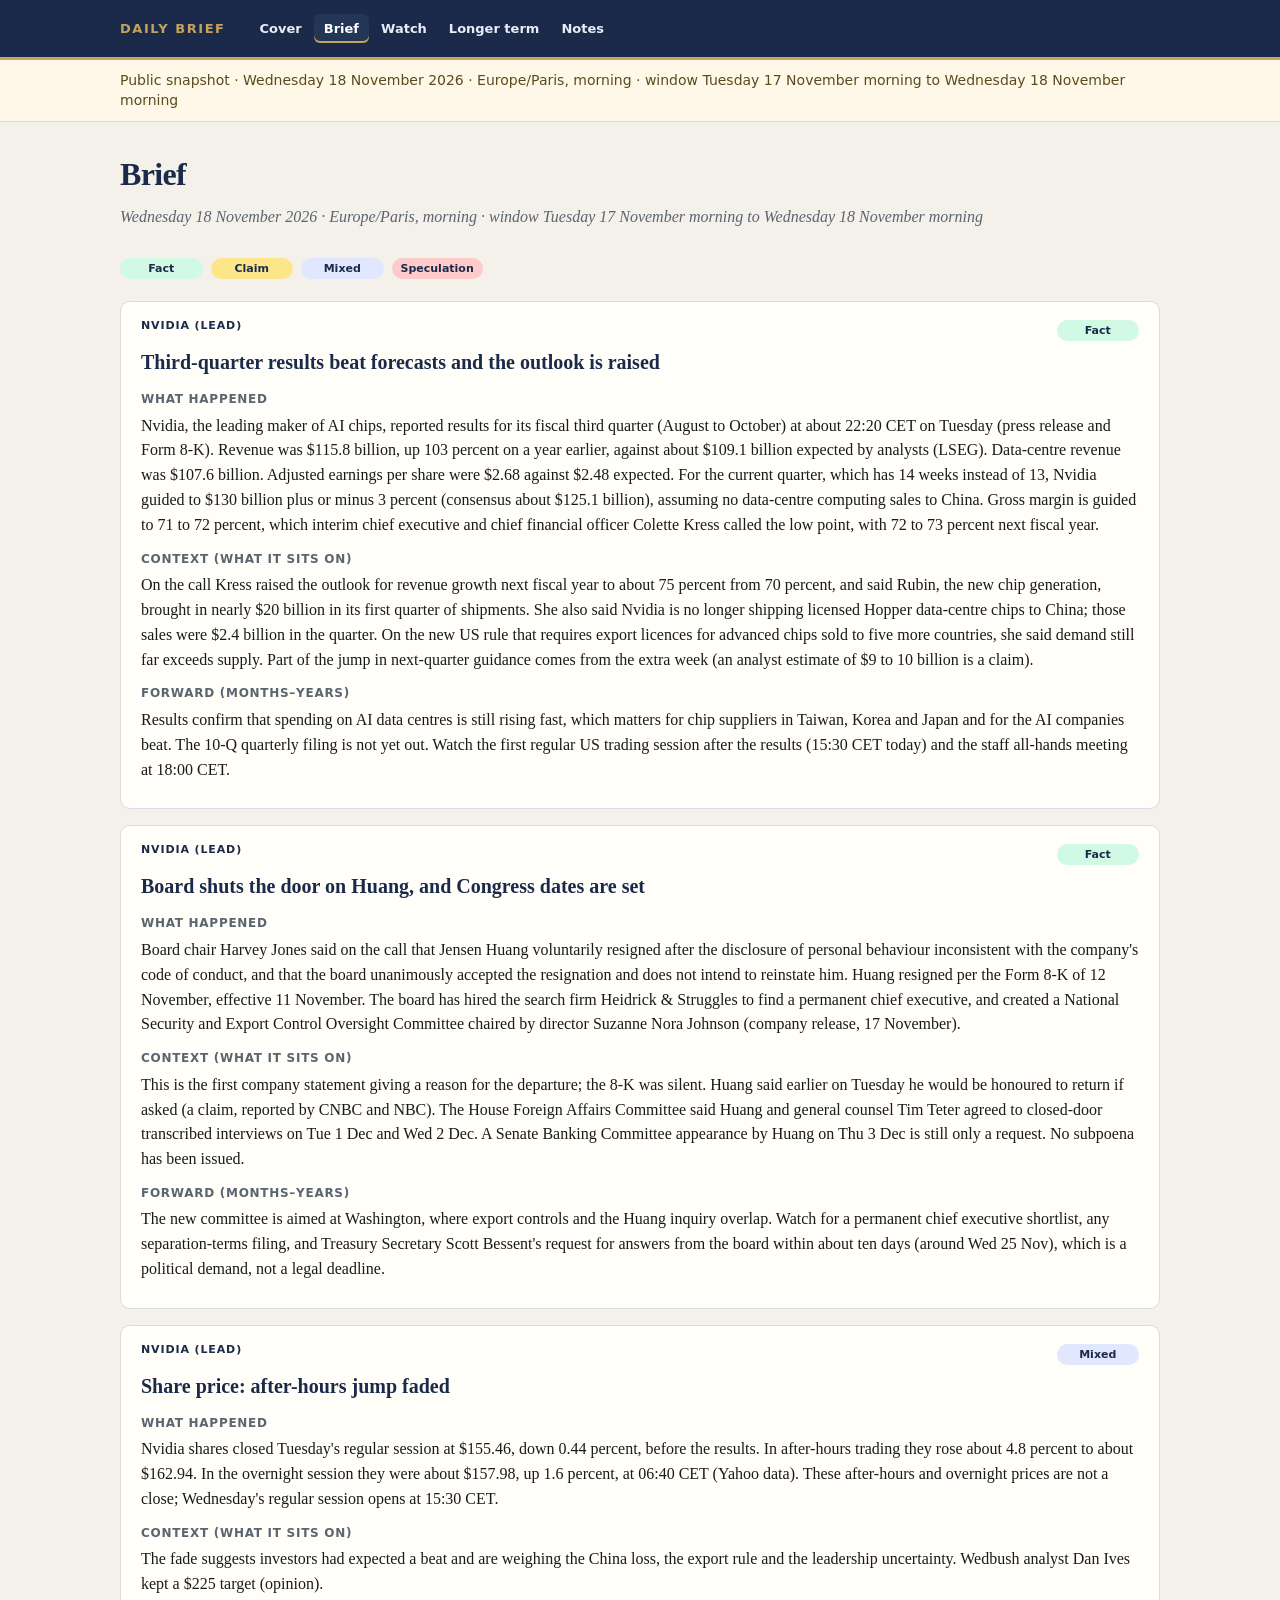
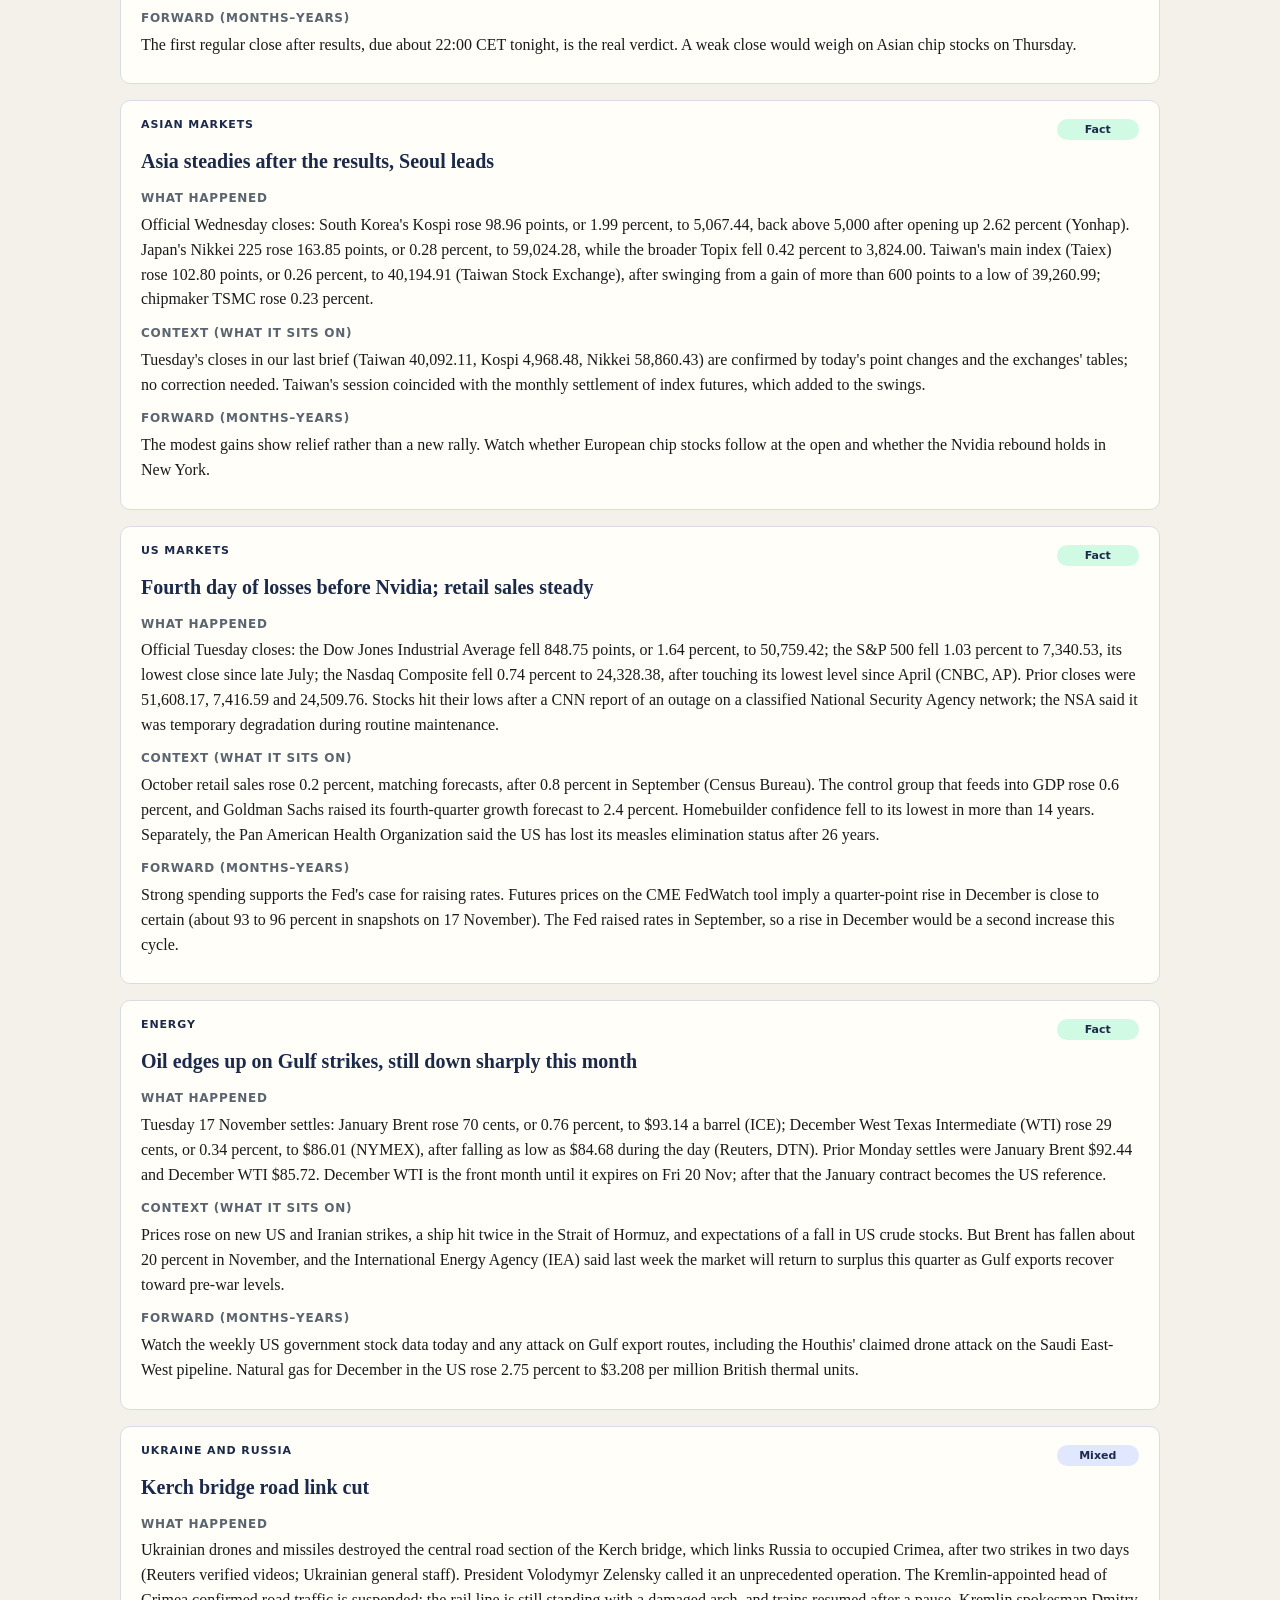
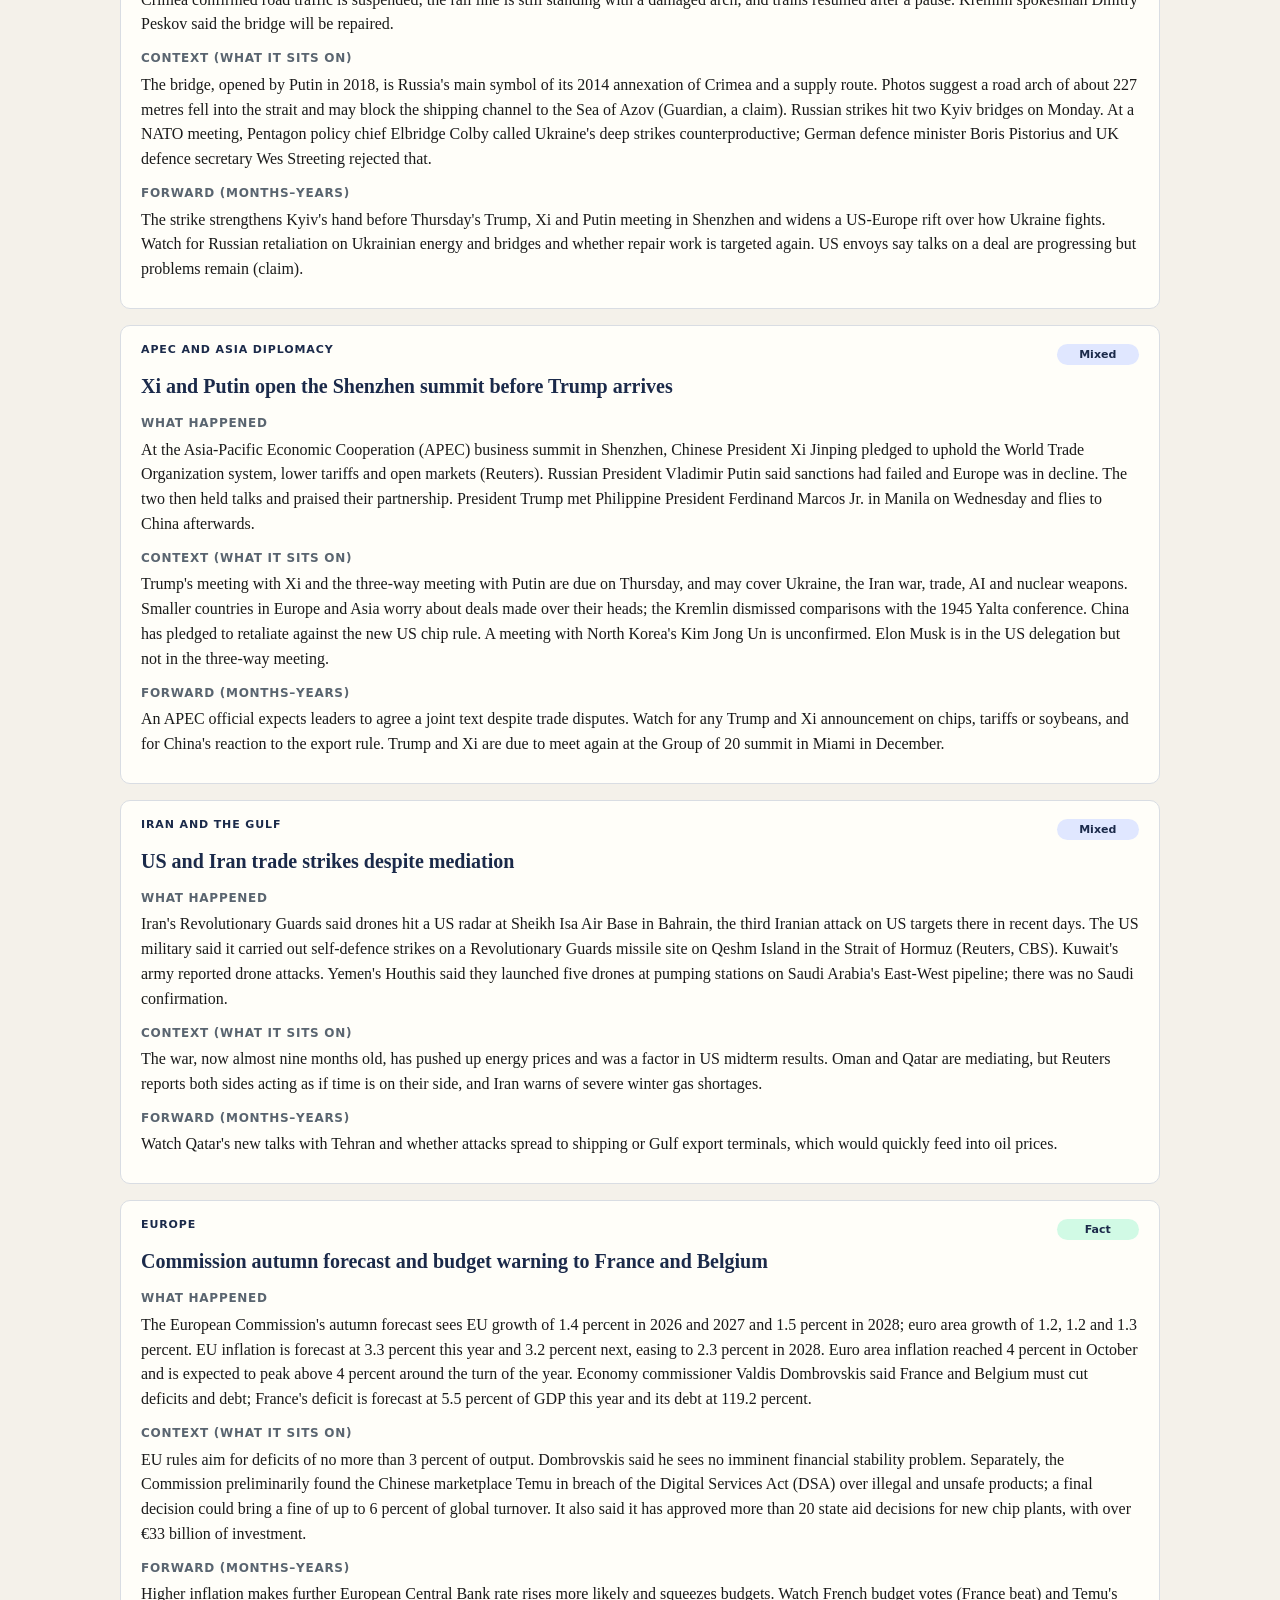
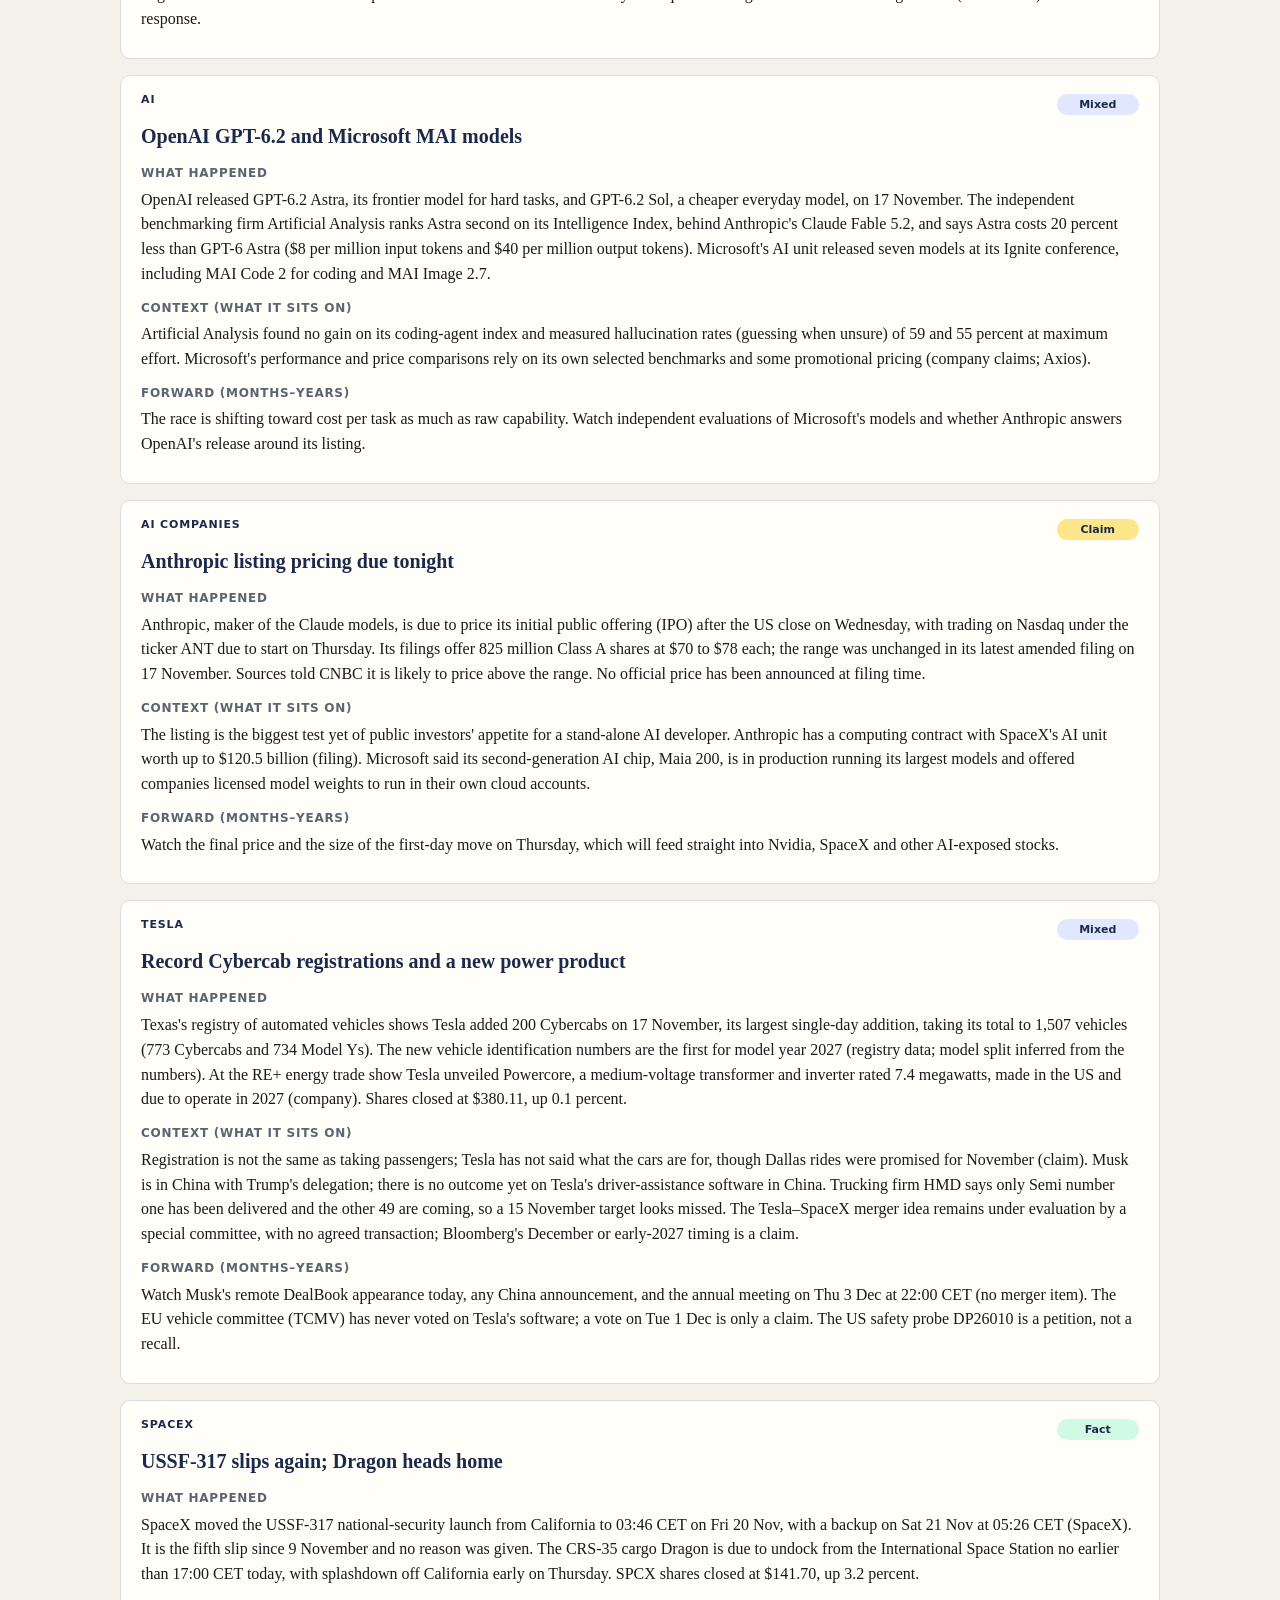
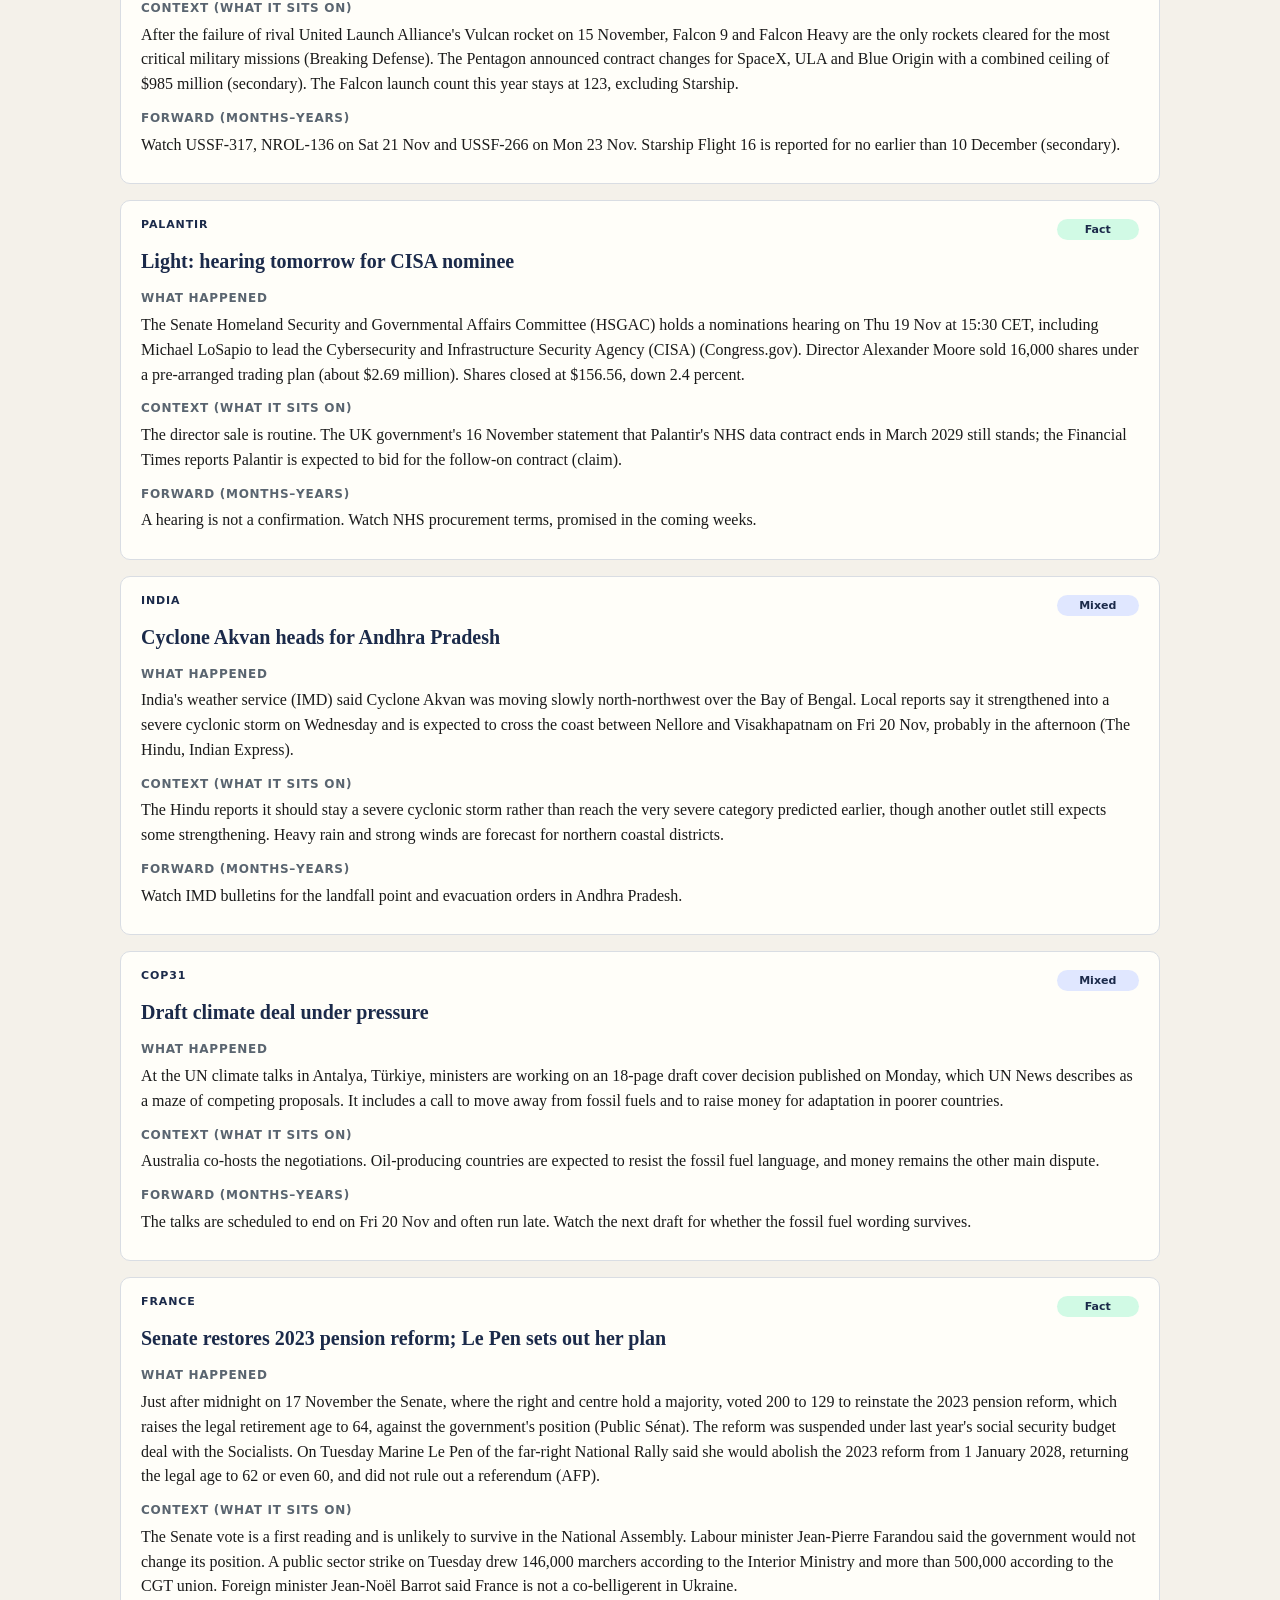
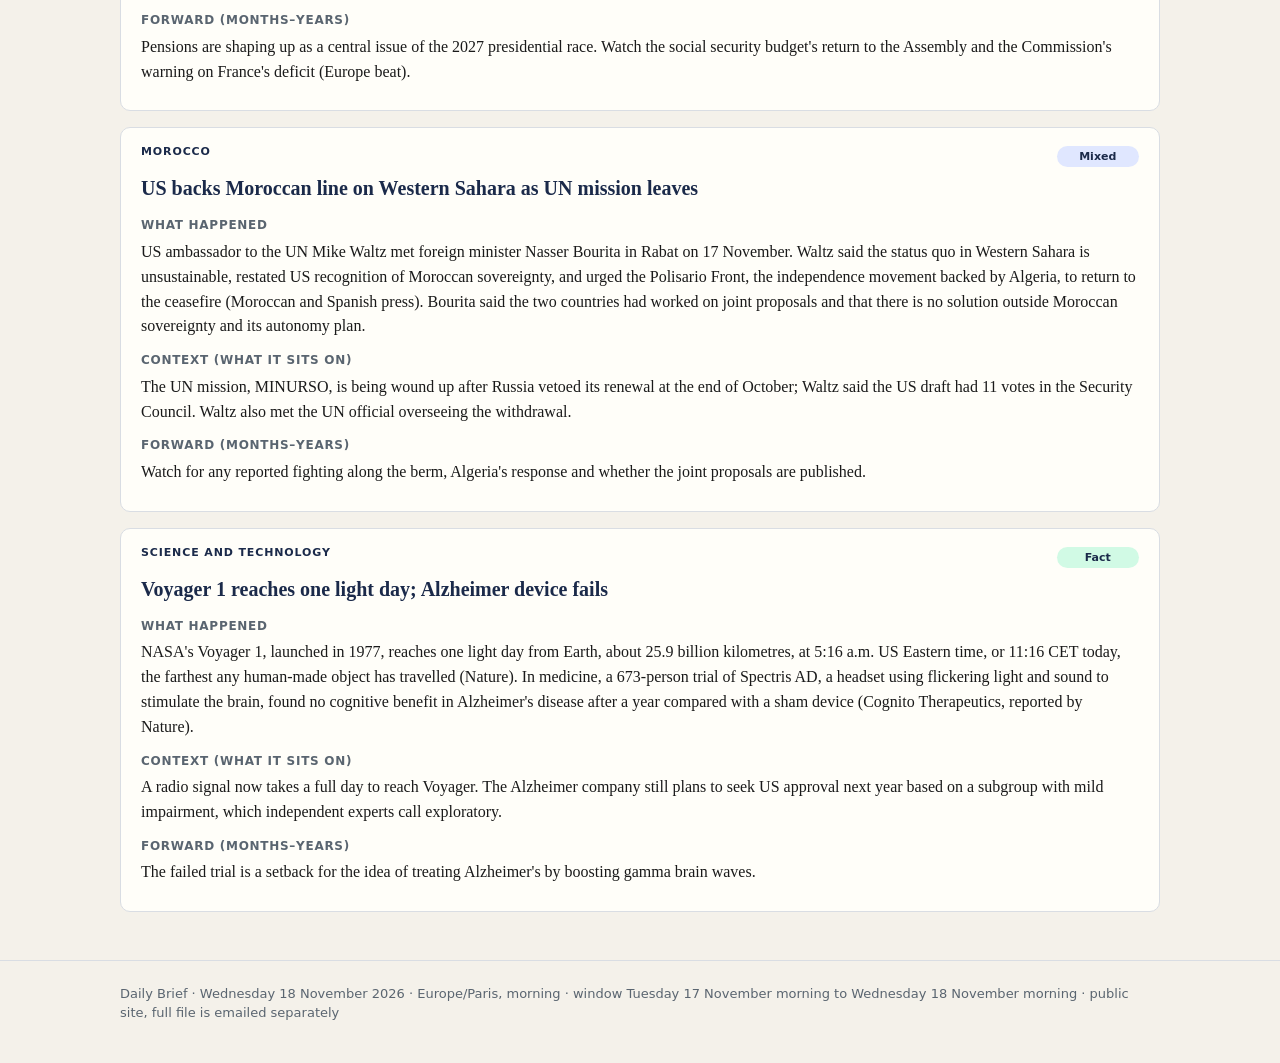
==== brief.html @ 3cf9c4d3 "Daily Brief Wednesday 18 November 2026  ·  Europe/Paris, morning  ·  window Tuesday 17 November morn" ====
<!doctype html>
<html lang="en">
<head>
  <meta charset="utf-8">
  <meta name="viewport" content="width=device-width, initial-scale=1">
  <title>Brief · Daily Brief · Wednesday 18 November 2026  ·  Europe/Paris, morning  ·  window Tuesday 17 November morning to Wednesday 18 November morning</title>
  <link rel="stylesheet" href="styles.css">
</head>
<body>
  <header class="site">
    <div class="wrap">
      <a class="brand" href="index.html">Daily Brief</a>
      <nav><a href="index.html">Cover</a><a href="brief.html" aria-current="page">Brief</a><a href="watch.html">Watch</a><a href="longer-term.html">Longer term</a><a href="notes.html">Notes</a></nav>
    </div>
  </header>
  <div class="banner"><div class="wrap">Public snapshot · Wednesday 18 November 2026  ·  Europe/Paris, morning  ·  window Tuesday 17 November morning to Wednesday 18 November morning</div></div>
  <main class="wrap">
    <h1>Brief</h1>
    <p class="lede">Wednesday 18 November 2026  ·  Europe/Paris, morning  ·  window Tuesday 17 November morning to Wednesday 18 November morning</p>
    <div class="legend">
  <span class="status fact">Fact</span>
  <span class="status claim">Claim</span>
  <span class="status mixed">Mixed</span>
  <span class="status speculation">Speculation</span>
</div>
<article class="story">
  <div class="story-head">
    <div class="kicker">Nvidia (lead)</div>
    <span class="status fact">Fact</span>
  </div>
  <h2>Third-quarter results beat forecasts and the outlook is raised</h2>
  <h3>What happened</h3>
  <p>Nvidia, the leading maker of AI chips, reported results for its fiscal third quarter (August to October) at about 22:20 CET on Tuesday (press release and Form 8-K). Revenue was $115.8 billion, up 103 percent on a year earlier, against about $109.1 billion expected by analysts (LSEG). Data-centre revenue was $107.6 billion. Adjusted earnings per share were $2.68 against $2.48 expected. For the current quarter, which has 14 weeks instead of 13, Nvidia guided to $130 billion plus or minus 3 percent (consensus about $125.1 billion), assuming no data-centre computing sales to China. Gross margin is guided to 71 to 72 percent, which interim chief executive and chief financial officer Colette Kress called the low point, with 72 to 73 percent next fiscal year.</p>
  <h3>Context (what it sits on)</h3>
  <p>On the call Kress raised the outlook for revenue growth next fiscal year to about 75 percent from 70 percent, and said Rubin, the new chip generation, brought in nearly $20 billion in its first quarter of shipments. She also said Nvidia is no longer shipping licensed Hopper data-centre chips to China; those sales were $2.4 billion in the quarter. On the new US rule that requires export licences for advanced chips sold to five more countries, she said demand still far exceeds supply. Part of the jump in next-quarter guidance comes from the extra week (an analyst estimate of $9 to 10 billion is a claim).</p>
  <h3>Forward (months–years)</h3>
  <p>Results confirm that spending on AI data centres is still rising fast, which matters for chip suppliers in Taiwan, Korea and Japan and for the AI companies beat. The 10-Q quarterly filing is not yet out. Watch the first regular US trading session after the results (15:30 CET today) and the staff all-hands meeting at 18:00 CET.</p>
</article>
<article class="story">
  <div class="story-head">
    <div class="kicker">Nvidia (lead)</div>
    <span class="status fact">Fact</span>
  </div>
  <h2>Board shuts the door on Huang, and Congress dates are set</h2>
  <h3>What happened</h3>
  <p>Board chair Harvey Jones said on the call that Jensen Huang voluntarily resigned after the disclosure of personal behaviour inconsistent with the company&#x27;s code of conduct, and that the board unanimously accepted the resignation and does not intend to reinstate him. Huang resigned per the Form 8-K of 12 November, effective 11 November. The board has hired the search firm Heidrick &amp; Struggles to find a permanent chief executive, and created a National Security and Export Control Oversight Committee chaired by director Suzanne Nora Johnson (company release, 17 November).</p>
  <h3>Context (what it sits on)</h3>
  <p>This is the first company statement giving a reason for the departure; the 8-K was silent. Huang said earlier on Tuesday he would be honoured to return if asked (a claim, reported by CNBC and NBC). The House Foreign Affairs Committee said Huang and general counsel Tim Teter agreed to closed-door transcribed interviews on Tue 1 Dec and Wed 2 Dec. A Senate Banking Committee appearance by Huang on Thu 3 Dec is still only a request. No subpoena has been issued.</p>
  <h3>Forward (months–years)</h3>
  <p>The new committee is aimed at Washington, where export controls and the Huang inquiry overlap. Watch for a permanent chief executive shortlist, any separation-terms filing, and Treasury Secretary Scott Bessent&#x27;s request for answers from the board within about ten days (around Wed 25 Nov), which is a political demand, not a legal deadline.</p>
</article>
<article class="story">
  <div class="story-head">
    <div class="kicker">Nvidia (lead)</div>
    <span class="status mixed">Mixed</span>
  </div>
  <h2>Share price: after-hours jump faded</h2>
  <h3>What happened</h3>
  <p>Nvidia shares closed Tuesday&#x27;s regular session at $155.46, down 0.44 percent, before the results. In after-hours trading they rose about 4.8 percent to about $162.94. In the overnight session they were about $157.98, up 1.6 percent, at 06:40 CET (Yahoo data). These after-hours and overnight prices are not a close; Wednesday&#x27;s regular session opens at 15:30 CET.</p>
  <h3>Context (what it sits on)</h3>
  <p>The fade suggests investors had expected a beat and are weighing the China loss, the export rule and the leadership uncertainty. Wedbush analyst Dan Ives kept a $225 target (opinion).</p>
  <h3>Forward (months–years)</h3>
  <p>The first regular close after results, due about 22:00 CET tonight, is the real verdict. A weak close would weigh on Asian chip stocks on Thursday.</p>
</article>
<article class="story">
  <div class="story-head">
    <div class="kicker">Asian markets</div>
    <span class="status fact">Fact</span>
  </div>
  <h2>Asia steadies after the results, Seoul leads</h2>
  <h3>What happened</h3>
  <p>Official Wednesday closes: South Korea&#x27;s Kospi rose 98.96 points, or 1.99 percent, to 5,067.44, back above 5,000 after opening up 2.62 percent (Yonhap). Japan&#x27;s Nikkei 225 rose 163.85 points, or 0.28 percent, to 59,024.28, while the broader Topix fell 0.42 percent to 3,824.00. Taiwan&#x27;s main index (Taiex) rose 102.80 points, or 0.26 percent, to 40,194.91 (Taiwan Stock Exchange), after swinging from a gain of more than 600 points to a low of 39,260.99; chipmaker TSMC rose 0.23 percent.</p>
  <h3>Context (what it sits on)</h3>
  <p>Tuesday&#x27;s closes in our last brief (Taiwan 40,092.11, Kospi 4,968.48, Nikkei 58,860.43) are confirmed by today&#x27;s point changes and the exchanges&#x27; tables; no correction needed. Taiwan&#x27;s session coincided with the monthly settlement of index futures, which added to the swings.</p>
  <h3>Forward (months–years)</h3>
  <p>The modest gains show relief rather than a new rally. Watch whether European chip stocks follow at the open and whether the Nvidia rebound holds in New York.</p>
</article>
<article class="story">
  <div class="story-head">
    <div class="kicker">US markets</div>
    <span class="status fact">Fact</span>
  </div>
  <h2>Fourth day of losses before Nvidia; retail sales steady</h2>
  <h3>What happened</h3>
  <p>Official Tuesday closes: the Dow Jones Industrial Average fell 848.75 points, or 1.64 percent, to 50,759.42; the S&amp;P 500 fell 1.03 percent to 7,340.53, its lowest close since late July; the Nasdaq Composite fell 0.74 percent to 24,328.38, after touching its lowest level since April (CNBC, AP). Prior closes were 51,608.17, 7,416.59 and 24,509.76. Stocks hit their lows after a CNN report of an outage on a classified National Security Agency network; the NSA said it was temporary degradation during routine maintenance.</p>
  <h3>Context (what it sits on)</h3>
  <p>October retail sales rose 0.2 percent, matching forecasts, after 0.8 percent in September (Census Bureau). The control group that feeds into GDP rose 0.6 percent, and Goldman Sachs raised its fourth-quarter growth forecast to 2.4 percent. Homebuilder confidence fell to its lowest in more than 14 years. Separately, the Pan American Health Organization said the US has lost its measles elimination status after 26 years.</p>
  <h3>Forward (months–years)</h3>
  <p>Strong spending supports the Fed&#x27;s case for raising rates. Futures prices on the CME FedWatch tool imply a quarter-point rise in December is close to certain (about 93 to 96 percent in snapshots on 17 November). The Fed raised rates in September, so a rise in December would be a second increase this cycle.</p>
</article>
<article class="story">
  <div class="story-head">
    <div class="kicker">Energy</div>
    <span class="status fact">Fact</span>
  </div>
  <h2>Oil edges up on Gulf strikes, still down sharply this month</h2>
  <h3>What happened</h3>
  <p>Tuesday 17 November settles: January Brent rose 70 cents, or 0.76 percent, to $93.14 a barrel (ICE); December West Texas Intermediate (WTI) rose 29 cents, or 0.34 percent, to $86.01 (NYMEX), after falling as low as $84.68 during the day (Reuters, DTN). Prior Monday settles were January Brent $92.44 and December WTI $85.72. December WTI is the front month until it expires on Fri 20 Nov; after that the January contract becomes the US reference.</p>
  <h3>Context (what it sits on)</h3>
  <p>Prices rose on new US and Iranian strikes, a ship hit twice in the Strait of Hormuz, and expectations of a fall in US crude stocks. But Brent has fallen about 20 percent in November, and the International Energy Agency (IEA) said last week the market will return to surplus this quarter as Gulf exports recover toward pre-war levels.</p>
  <h3>Forward (months–years)</h3>
  <p>Watch the weekly US government stock data today and any attack on Gulf export routes, including the Houthis&#x27; claimed drone attack on the Saudi East-West pipeline. Natural gas for December in the US rose 2.75 percent to $3.208 per million British thermal units.</p>
</article>
<article class="story">
  <div class="story-head">
    <div class="kicker">Ukraine and Russia</div>
    <span class="status mixed">Mixed</span>
  </div>
  <h2>Kerch bridge road link cut</h2>
  <h3>What happened</h3>
  <p>Ukrainian drones and missiles destroyed the central road section of the Kerch bridge, which links Russia to occupied Crimea, after two strikes in two days (Reuters verified videos; Ukrainian general staff). President Volodymyr Zelensky called it an unprecedented operation. The Kremlin-appointed head of Crimea confirmed road traffic is suspended; the rail line is still standing with a damaged arch, and trains resumed after a pause. Kremlin spokesman Dmitry Peskov said the bridge will be repaired.</p>
  <h3>Context (what it sits on)</h3>
  <p>The bridge, opened by Putin in 2018, is Russia&#x27;s main symbol of its 2014 annexation of Crimea and a supply route. Photos suggest a road arch of about 227 metres fell into the strait and may block the shipping channel to the Sea of Azov (Guardian, a claim). Russian strikes hit two Kyiv bridges on Monday. At a NATO meeting, Pentagon policy chief Elbridge Colby called Ukraine&#x27;s deep strikes counterproductive; German defence minister Boris Pistorius and UK defence secretary Wes Streeting rejected that.</p>
  <h3>Forward (months–years)</h3>
  <p>The strike strengthens Kyiv&#x27;s hand before Thursday&#x27;s Trump, Xi and Putin meeting in Shenzhen and widens a US-Europe rift over how Ukraine fights. Watch for Russian retaliation on Ukrainian energy and bridges and whether repair work is targeted again. US envoys say talks on a deal are progressing but problems remain (claim).</p>
</article>
<article class="story">
  <div class="story-head">
    <div class="kicker">APEC and Asia diplomacy</div>
    <span class="status mixed">Mixed</span>
  </div>
  <h2>Xi and Putin open the Shenzhen summit before Trump arrives</h2>
  <h3>What happened</h3>
  <p>At the Asia-Pacific Economic Cooperation (APEC) business summit in Shenzhen, Chinese President Xi Jinping pledged to uphold the World Trade Organization system, lower tariffs and open markets (Reuters). Russian President Vladimir Putin said sanctions had failed and Europe was in decline. The two then held talks and praised their partnership. President Trump met Philippine President Ferdinand Marcos Jr. in Manila on Wednesday and flies to China afterwards.</p>
  <h3>Context (what it sits on)</h3>
  <p>Trump&#x27;s meeting with Xi and the three-way meeting with Putin are due on Thursday, and may cover Ukraine, the Iran war, trade, AI and nuclear weapons. Smaller countries in Europe and Asia worry about deals made over their heads; the Kremlin dismissed comparisons with the 1945 Yalta conference. China has pledged to retaliate against the new US chip rule. A meeting with North Korea&#x27;s Kim Jong Un is unconfirmed. Elon Musk is in the US delegation but not in the three-way meeting.</p>
  <h3>Forward (months–years)</h3>
  <p>An APEC official expects leaders to agree a joint text despite trade disputes. Watch for any Trump and Xi announcement on chips, tariffs or soybeans, and for China&#x27;s reaction to the export rule. Trump and Xi are due to meet again at the Group of 20 summit in Miami in December.</p>
</article>
<article class="story">
  <div class="story-head">
    <div class="kicker">Iran and the Gulf</div>
    <span class="status mixed">Mixed</span>
  </div>
  <h2>US and Iran trade strikes despite mediation</h2>
  <h3>What happened</h3>
  <p>Iran&#x27;s Revolutionary Guards said drones hit a US radar at Sheikh Isa Air Base in Bahrain, the third Iranian attack on US targets there in recent days. The US military said it carried out self-defence strikes on a Revolutionary Guards missile site on Qeshm Island in the Strait of Hormuz (Reuters, CBS). Kuwait&#x27;s army reported drone attacks. Yemen&#x27;s Houthis said they launched five drones at pumping stations on Saudi Arabia&#x27;s East-West pipeline; there was no Saudi confirmation.</p>
  <h3>Context (what it sits on)</h3>
  <p>The war, now almost nine months old, has pushed up energy prices and was a factor in US midterm results. Oman and Qatar are mediating, but Reuters reports both sides acting as if time is on their side, and Iran warns of severe winter gas shortages.</p>
  <h3>Forward (months–years)</h3>
  <p>Watch Qatar&#x27;s new talks with Tehran and whether attacks spread to shipping or Gulf export terminals, which would quickly feed into oil prices.</p>
</article>
<article class="story">
  <div class="story-head">
    <div class="kicker">Europe</div>
    <span class="status fact">Fact</span>
  </div>
  <h2>Commission autumn forecast and budget warning to France and Belgium</h2>
  <h3>What happened</h3>
  <p>The European Commission&#x27;s autumn forecast sees EU growth of 1.4 percent in 2026 and 2027 and 1.5 percent in 2028; euro area growth of 1.2, 1.2 and 1.3 percent. EU inflation is forecast at 3.3 percent this year and 3.2 percent next, easing to 2.3 percent in 2028. Euro area inflation reached 4 percent in October and is expected to peak above 4 percent around the turn of the year. Economy commissioner Valdis Dombrovskis said France and Belgium must cut deficits and debt; France&#x27;s deficit is forecast at 5.5 percent of GDP this year and its debt at 119.2 percent.</p>
  <h3>Context (what it sits on)</h3>
  <p>EU rules aim for deficits of no more than 3 percent of output. Dombrovskis said he sees no imminent financial stability problem. Separately, the Commission preliminarily found the Chinese marketplace Temu in breach of the Digital Services Act (DSA) over illegal and unsafe products; a final decision could bring a fine of up to 6 percent of global turnover. It also said it has approved more than 20 state aid decisions for new chip plants, with over €33 billion of investment.</p>
  <h3>Forward (months–years)</h3>
  <p>Higher inflation makes further European Central Bank rate rises more likely and squeezes budgets. Watch French budget votes (France beat) and Temu&#x27;s response.</p>
</article>
<article class="story">
  <div class="story-head">
    <div class="kicker">AI</div>
    <span class="status mixed">Mixed</span>
  </div>
  <h2>OpenAI GPT-6.2 and Microsoft MAI models</h2>
  <h3>What happened</h3>
  <p>OpenAI released GPT-6.2 Astra, its frontier model for hard tasks, and GPT-6.2 Sol, a cheaper everyday model, on 17 November. The independent benchmarking firm Artificial Analysis ranks Astra second on its Intelligence Index, behind Anthropic&#x27;s Claude Fable 5.2, and says Astra costs 20 percent less than GPT-6 Astra ($8 per million input tokens and $40 per million output tokens). Microsoft&#x27;s AI unit released seven models at its Ignite conference, including MAI Code 2 for coding and MAI Image 2.7.</p>
  <h3>Context (what it sits on)</h3>
  <p>Artificial Analysis found no gain on its coding-agent index and measured hallucination rates (guessing when unsure) of 59 and 55 percent at maximum effort. Microsoft&#x27;s performance and price comparisons rely on its own selected benchmarks and some promotional pricing (company claims; Axios).</p>
  <h3>Forward (months–years)</h3>
  <p>The race is shifting toward cost per task as much as raw capability. Watch independent evaluations of Microsoft&#x27;s models and whether Anthropic answers OpenAI&#x27;s release around its listing.</p>
</article>
<article class="story">
  <div class="story-head">
    <div class="kicker">AI companies</div>
    <span class="status claim">Claim</span>
  </div>
  <h2>Anthropic listing pricing due tonight</h2>
  <h3>What happened</h3>
  <p>Anthropic, maker of the Claude models, is due to price its initial public offering (IPO) after the US close on Wednesday, with trading on Nasdaq under the ticker ANT due to start on Thursday. Its filings offer 825 million Class A shares at $70 to $78 each; the range was unchanged in its latest amended filing on 17 November. Sources told CNBC it is likely to price above the range. No official price has been announced at filing time.</p>
  <h3>Context (what it sits on)</h3>
  <p>The listing is the biggest test yet of public investors&#x27; appetite for a stand-alone AI developer. Anthropic has a computing contract with SpaceX&#x27;s AI unit worth up to $120.5 billion (filing). Microsoft said its second-generation AI chip, Maia 200, is in production running its largest models and offered companies licensed model weights to run in their own cloud accounts.</p>
  <h3>Forward (months–years)</h3>
  <p>Watch the final price and the size of the first-day move on Thursday, which will feed straight into Nvidia, SpaceX and other AI-exposed stocks.</p>
</article>
<article class="story">
  <div class="story-head">
    <div class="kicker">Tesla</div>
    <span class="status mixed">Mixed</span>
  </div>
  <h2>Record Cybercab registrations and a new power product</h2>
  <h3>What happened</h3>
  <p>Texas&#x27;s registry of automated vehicles shows Tesla added 200 Cybercabs on 17 November, its largest single-day addition, taking its total to 1,507 vehicles (773 Cybercabs and 734 Model Ys). The new vehicle identification numbers are the first for model year 2027 (registry data; model split inferred from the numbers). At the RE+ energy trade show Tesla unveiled Powercore, a medium-voltage transformer and inverter rated 7.4 megawatts, made in the US and due to operate in 2027 (company). Shares closed at $380.11, up 0.1 percent.</p>
  <h3>Context (what it sits on)</h3>
  <p>Registration is not the same as taking passengers; Tesla has not said what the cars are for, though Dallas rides were promised for November (claim). Musk is in China with Trump&#x27;s delegation; there is no outcome yet on Tesla&#x27;s driver-assistance software in China. Trucking firm HMD says only Semi number one has been delivered and the other 49 are coming, so a 15 November target looks missed. The Tesla–SpaceX merger idea remains under evaluation by a special committee, with no agreed transaction; Bloomberg&#x27;s December or early-2027 timing is a claim.</p>
  <h3>Forward (months–years)</h3>
  <p>Watch Musk&#x27;s remote DealBook appearance today, any China announcement, and the annual meeting on Thu 3 Dec at 22:00 CET (no merger item). The EU vehicle committee (TCMV) has never voted on Tesla&#x27;s software; a vote on Tue 1 Dec is only a claim. The US safety probe DP26010 is a petition, not a recall.</p>
</article>
<article class="story">
  <div class="story-head">
    <div class="kicker">SpaceX</div>
    <span class="status fact">Fact</span>
  </div>
  <h2>USSF-317 slips again; Dragon heads home</h2>
  <h3>What happened</h3>
  <p>SpaceX moved the USSF-317 national-security launch from California to 03:46 CET on Fri 20 Nov, with a backup on Sat 21 Nov at 05:26 CET (SpaceX). It is the fifth slip since 9 November and no reason was given. The CRS-35 cargo Dragon is due to undock from the International Space Station no earlier than 17:00 CET today, with splashdown off California early on Thursday. SPCX shares closed at $141.70, up 3.2 percent.</p>
  <h3>Context (what it sits on)</h3>
  <p>After the failure of rival United Launch Alliance&#x27;s Vulcan rocket on 15 November, Falcon 9 and Falcon Heavy are the only rockets cleared for the most critical military missions (Breaking Defense). The Pentagon announced contract changes for SpaceX, ULA and Blue Origin with a combined ceiling of $985 million (secondary). The Falcon launch count this year stays at 123, excluding Starship.</p>
  <h3>Forward (months–years)</h3>
  <p>Watch USSF-317, NROL-136 on Sat 21 Nov and USSF-266 on Mon 23 Nov. Starship Flight 16 is reported for no earlier than 10 December (secondary).</p>
</article>
<article class="story">
  <div class="story-head">
    <div class="kicker">Palantir</div>
    <span class="status fact">Fact</span>
  </div>
  <h2>Light: hearing tomorrow for CISA nominee</h2>
  <h3>What happened</h3>
  <p>The Senate Homeland Security and Governmental Affairs Committee (HSGAC) holds a nominations hearing on Thu 19 Nov at 15:30 CET, including Michael LoSapio to lead the Cybersecurity and Infrastructure Security Agency (CISA) (Congress.gov). Director Alexander Moore sold 16,000 shares under a pre-arranged trading plan (about $2.69 million). Shares closed at $156.56, down 2.4 percent.</p>
  <h3>Context (what it sits on)</h3>
  <p>The director sale is routine. The UK government&#x27;s 16 November statement that Palantir&#x27;s NHS data contract ends in March 2029 still stands; the Financial Times reports Palantir is expected to bid for the follow-on contract (claim).</p>
  <h3>Forward (months–years)</h3>
  <p>A hearing is not a confirmation. Watch NHS procurement terms, promised in the coming weeks.</p>
</article>
<article class="story">
  <div class="story-head">
    <div class="kicker">India</div>
    <span class="status mixed">Mixed</span>
  </div>
  <h2>Cyclone Akvan heads for Andhra Pradesh</h2>
  <h3>What happened</h3>
  <p>India&#x27;s weather service (IMD) said Cyclone Akvan was moving slowly north-northwest over the Bay of Bengal. Local reports say it strengthened into a severe cyclonic storm on Wednesday and is expected to cross the coast between Nellore and Visakhapatnam on Fri 20 Nov, probably in the afternoon (The Hindu, Indian Express).</p>
  <h3>Context (what it sits on)</h3>
  <p>The Hindu reports it should stay a severe cyclonic storm rather than reach the very severe category predicted earlier, though another outlet still expects some strengthening. Heavy rain and strong winds are forecast for northern coastal districts.</p>
  <h3>Forward (months–years)</h3>
  <p>Watch IMD bulletins for the landfall point and evacuation orders in Andhra Pradesh.</p>
</article>
<article class="story">
  <div class="story-head">
    <div class="kicker">COP31</div>
    <span class="status mixed">Mixed</span>
  </div>
  <h2>Draft climate deal under pressure</h2>
  <h3>What happened</h3>
  <p>At the UN climate talks in Antalya, Türkiye, ministers are working on an 18-page draft cover decision published on Monday, which UN News describes as a maze of competing proposals. It includes a call to move away from fossil fuels and to raise money for adaptation in poorer countries.</p>
  <h3>Context (what it sits on)</h3>
  <p>Australia co-hosts the negotiations. Oil-producing countries are expected to resist the fossil fuel language, and money remains the other main dispute.</p>
  <h3>Forward (months–years)</h3>
  <p>The talks are scheduled to end on Fri 20 Nov and often run late. Watch the next draft for whether the fossil fuel wording survives.</p>
</article>
<article class="story">
  <div class="story-head">
    <div class="kicker">France</div>
    <span class="status fact">Fact</span>
  </div>
  <h2>Senate restores 2023 pension reform; Le Pen sets out her plan</h2>
  <h3>What happened</h3>
  <p>Just after midnight on 17 November the Senate, where the right and centre hold a majority, voted 200 to 129 to reinstate the 2023 pension reform, which raises the legal retirement age to 64, against the government&#x27;s position (Public Sénat). The reform was suspended under last year&#x27;s social security budget deal with the Socialists. On Tuesday Marine Le Pen of the far-right National Rally said she would abolish the 2023 reform from 1 January 2028, returning the legal age to 62 or even 60, and did not rule out a referendum (AFP).</p>
  <h3>Context (what it sits on)</h3>
  <p>The Senate vote is a first reading and is unlikely to survive in the National Assembly. Labour minister Jean-Pierre Farandou said the government would not change its position. A public sector strike on Tuesday drew 146,000 marchers according to the Interior Ministry and more than 500,000 according to the CGT union. Foreign minister Jean-Noël Barrot said France is not a co-belligerent in Ukraine.</p>
  <h3>Forward (months–years)</h3>
  <p>Pensions are shaping up as a central issue of the 2027 presidential race. Watch the social security budget&#x27;s return to the Assembly and the Commission&#x27;s warning on France&#x27;s deficit (Europe beat).</p>
</article>
<article class="story">
  <div class="story-head">
    <div class="kicker">Morocco</div>
    <span class="status mixed">Mixed</span>
  </div>
  <h2>US backs Moroccan line on Western Sahara as UN mission leaves</h2>
  <h3>What happened</h3>
  <p>US ambassador to the UN Mike Waltz met foreign minister Nasser Bourita in Rabat on 17 November. Waltz said the status quo in Western Sahara is unsustainable, restated US recognition of Moroccan sovereignty, and urged the Polisario Front, the independence movement backed by Algeria, to return to the ceasefire (Moroccan and Spanish press). Bourita said the two countries had worked on joint proposals and that there is no solution outside Moroccan sovereignty and its autonomy plan.</p>
  <h3>Context (what it sits on)</h3>
  <p>The UN mission, MINURSO, is being wound up after Russia vetoed its renewal at the end of October; Waltz said the US draft had 11 votes in the Security Council. Waltz also met the UN official overseeing the withdrawal.</p>
  <h3>Forward (months–years)</h3>
  <p>Watch for any reported fighting along the berm, Algeria&#x27;s response and whether the joint proposals are published.</p>
</article>
<article class="story">
  <div class="story-head">
    <div class="kicker">Science and technology</div>
    <span class="status fact">Fact</span>
  </div>
  <h2>Voyager 1 reaches one light day; Alzheimer device fails</h2>
  <h3>What happened</h3>
  <p>NASA&#x27;s Voyager 1, launched in 1977, reaches one light day from Earth, about 25.9 billion kilometres, at 5:16 a.m. US Eastern time, or 11:16 CET today, the farthest any human-made object has travelled (Nature). In medicine, a 673-person trial of Spectris AD, a headset using flickering light and sound to stimulate the brain, found no cognitive benefit in Alzheimer&#x27;s disease after a year compared with a sham device (Cognito Therapeutics, reported by Nature).</p>
  <h3>Context (what it sits on)</h3>
  <p>A radio signal now takes a full day to reach Voyager. The Alzheimer company still plans to seek US approval next year based on a subgroup with mild impairment, which independent experts call exploratory.</p>
  <h3>Forward (months–years)</h3>
  <p>The failed trial is a setback for the idea of treating Alzheimer&#x27;s by boosting gamma brain waves.</p>
</article>
  </main>
  <footer class="site"><div class="wrap">Daily Brief · Wednesday 18 November 2026  ·  Europe/Paris, morning  ·  window Tuesday 17 November morning to Wednesday 18 November morning · public site, full file is emailed separately</div></footer>
</body>
</html>
---- styles.css ----
:root {
  --navy: #1b2a4a;
  --navy-2: #243656;
  --gold: #c4a35a;
  --ink: #1a1a1a;
  --muted: #5a6570;
  --line: #d9dde3;
  --paper: #f4f1ea;
  --card: #fffef9;
  --white: #ffffff;
  --fact: #d1fae5;
  --claim: #fde68a;
  --mixed: #e0e7ff;
  --spec: #fecaca;
}
* { box-sizing: border-box; }
html { scroll-behavior: smooth; }
body {
  margin: 0;
  color: var(--ink);
  background: var(--paper);
  font: 16px/1.55 "Iowan Old Style", "Palatino Linotype", Palatino, Georgia, "Times New Roman", serif;
}
a { color: var(--navy); }
header.site {
  background: var(--navy);
  color: var(--white);
  position: sticky;
  top: 0;
  z-index: 10;
  border-bottom: 3px solid var(--gold);
}
.wrap { max-width: 1080px; margin: 0 auto; padding: 0 20px; }
header.site .wrap { display: flex; flex-wrap: wrap; align-items: baseline; gap: 8px 24px; padding-top: 14px; padding-bottom: 14px; }
.brand { font-weight: 700; letter-spacing: 0.12em; text-transform: uppercase; font-size: 13px; color: var(--gold); text-decoration: none; font-family: ui-sans-serif, system-ui, sans-serif; }
nav { display: flex; flex-wrap: wrap; gap: 4px 2px; }
nav a {
  color: #e8edf5;
  text-decoration: none;
  font: 600 13px/1 ui-sans-serif, system-ui, sans-serif;
  padding: 8px 10px;
  border-radius: 6px;
}
nav a:hover, nav a[aria-current="page"] { background: var(--navy-2); color: var(--white); }
nav a[aria-current="page"] { box-shadow: inset 0 -2px 0 var(--gold); }
.banner {
  background: #fff8e8;
  border-bottom: 1px solid #ead9a8;
  color: #5c4a1e;
  font: 14px/1.45 ui-sans-serif, system-ui, sans-serif;
  padding: 10px 0;
}
h1 {
  font-size: 2rem;
  font-weight: 700;
  color: var(--navy);
  margin: 28px 0 6px;
  letter-spacing: -0.02em;
}
.lede { color: var(--muted); margin: 0 0 28px; font-style: italic; }
article.story, .card {
  background: var(--card);
  border: 1px solid var(--line);
  border-radius: 10px;
  padding: 18px 20px 16px;
  margin: 0 0 16px;
}
.kicker {
  font: 700 11px/1 ui-sans-serif, system-ui, sans-serif;
  letter-spacing: 0.08em;
  text-transform: uppercase;
  color: var(--navy);
}
h2 { font-size: 1.25rem; margin: 6px 0 10px; color: var(--navy); }
h3 { font: 700 12px/1.3 ui-sans-serif, system-ui, sans-serif; text-transform: uppercase; letter-spacing: 0.06em; color: var(--muted); margin: 14px 0 6px; }
p { margin: 0 0 10px; }
.status {
  display: inline-block;
  font: 700 11px/1 ui-sans-serif, system-ui, sans-serif;
  color: var(--navy);
  padding: 5px 9px;
  border-radius: 999px;
  text-align: center;
  min-width: 7.5em;
}
.status.fact { background: var(--fact); }
.status.claim { background: var(--claim); }
.status.mixed { background: var(--mixed); }
.status.speculation { background: var(--spec); }
.status.locked, .status.done, .status.poc, .status.calendar, .status.open, .status.as { background: #eef1f5; }
.story-head { display: flex; justify-content: space-between; gap: 12px; align-items: flex-start; }
table {
  width: 100%;
  border-collapse: collapse;
  background: var(--card);
  border: 1px solid var(--line);
  border-radius: 10px;
  overflow: hidden;
  font-size: 15px;
}
th, td { text-align: left; vertical-align: top; padding: 12px 14px; border-bottom: 1px solid var(--line); }
th {
  background: var(--navy);
  color: var(--white);
  font: 600 12px/1.3 ui-sans-serif, system-ui, sans-serif;
  letter-spacing: 0.04em;
  text-transform: uppercase;
}
tr:nth-child(even) td { background: #f6f7f9; }
.signal {
  display: grid;
  grid-template-columns: 160px 1fr;
  gap: 8px 16px;
  padding: 12px 0;
  border-bottom: 1px solid var(--line);
}
.signal:last-child { border-bottom: 0; }
.how {
  margin: 28px 0 12px;
  color: var(--muted);
  font-size: 14px;
}
footer.site {
  margin-top: 48px;
  padding: 24px 0 40px;
  color: var(--muted);
  font: 13px/1.45 ui-sans-serif, system-ui, sans-serif;
  border-top: 1px solid var(--line);
}
.legend { display: flex; flex-wrap: wrap; gap: 8px; margin: 0 0 22px; }
@media (max-width: 720px) {
  .signal { grid-template-columns: 1fr; }
  table, thead, tbody, th, td, tr { display: block; }
  th { display: none; }
  td { border-bottom: 0; padding: 4px 14px; }
  td::before {
    content: attr(data-label);
    display: block;
    font: 700 11px/1.3 ui-sans-serif, system-ui, sans-serif;
    text-transform: uppercase;
    letter-spacing: 0.06em;
    color: var(--muted);
    margin-top: 10px;
  }
  tr { border-bottom: 1px solid var(--line); padding: 8px 0 12px; }
}
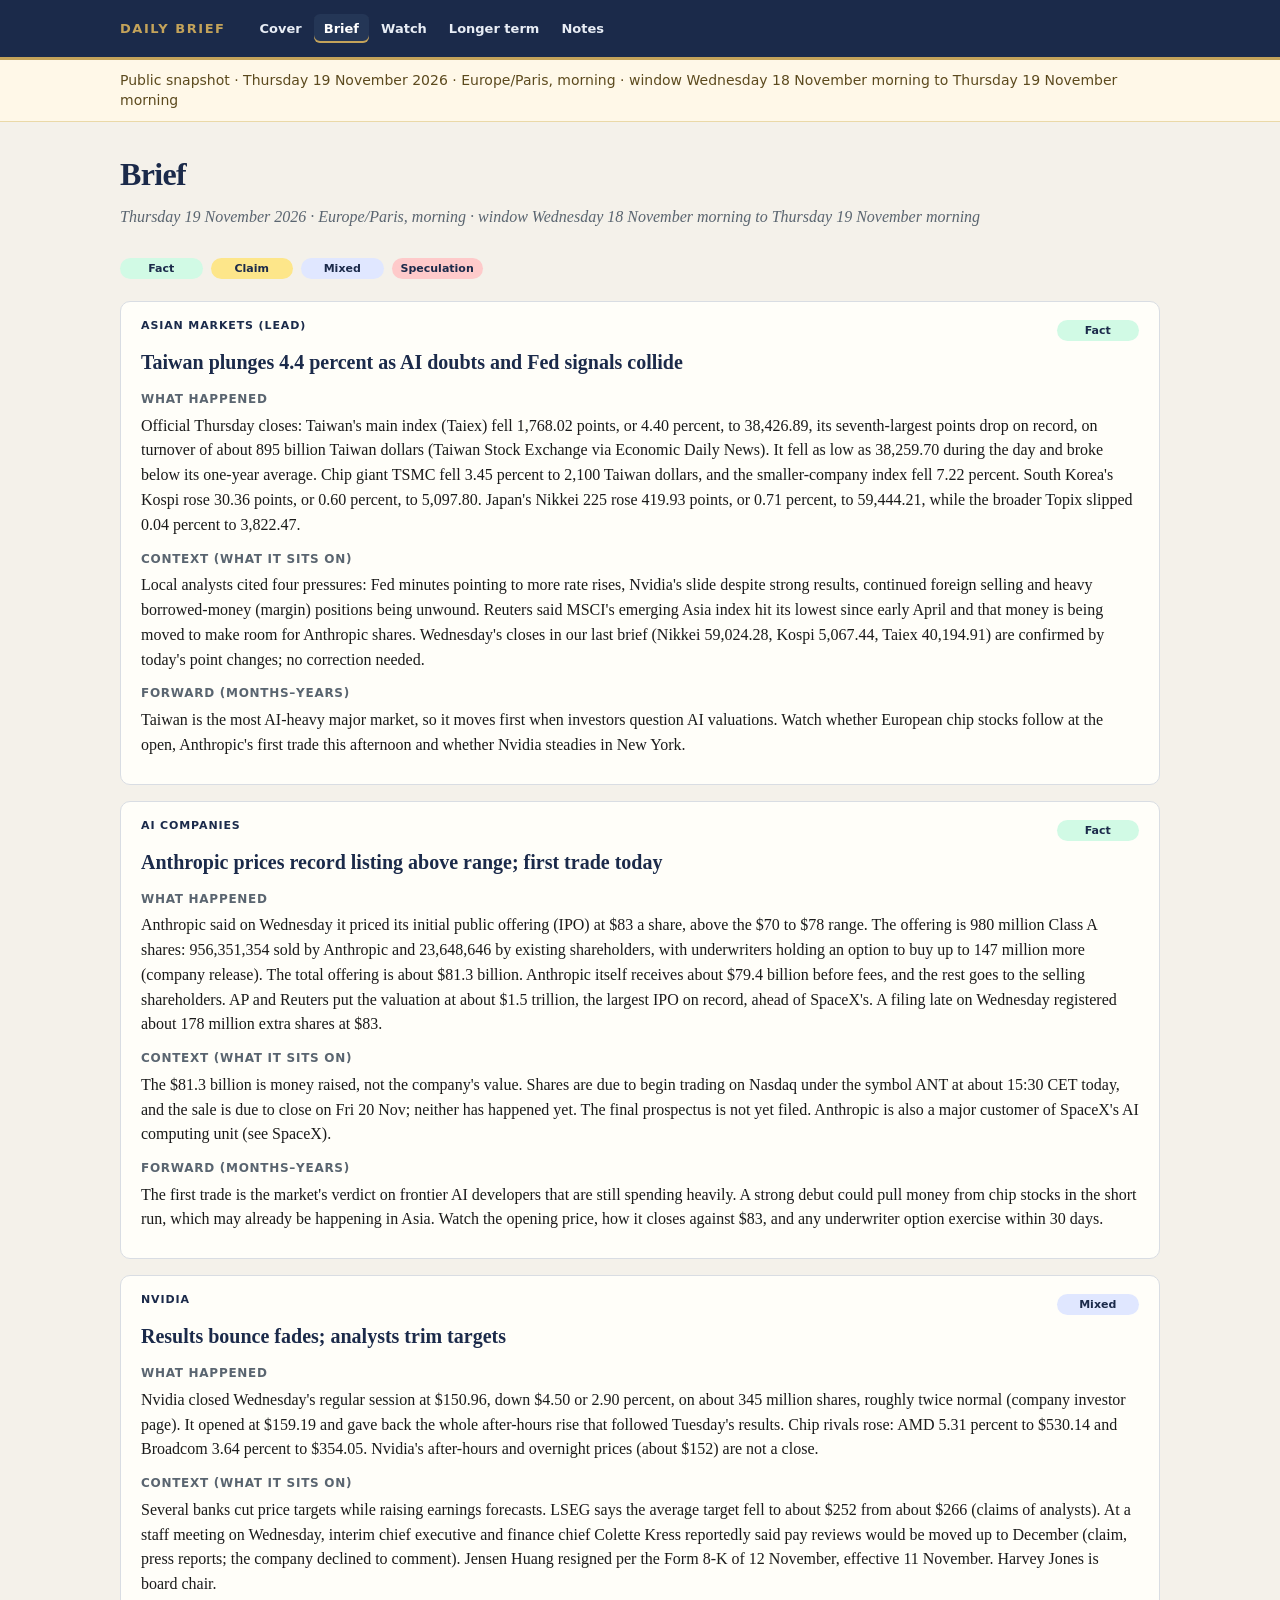
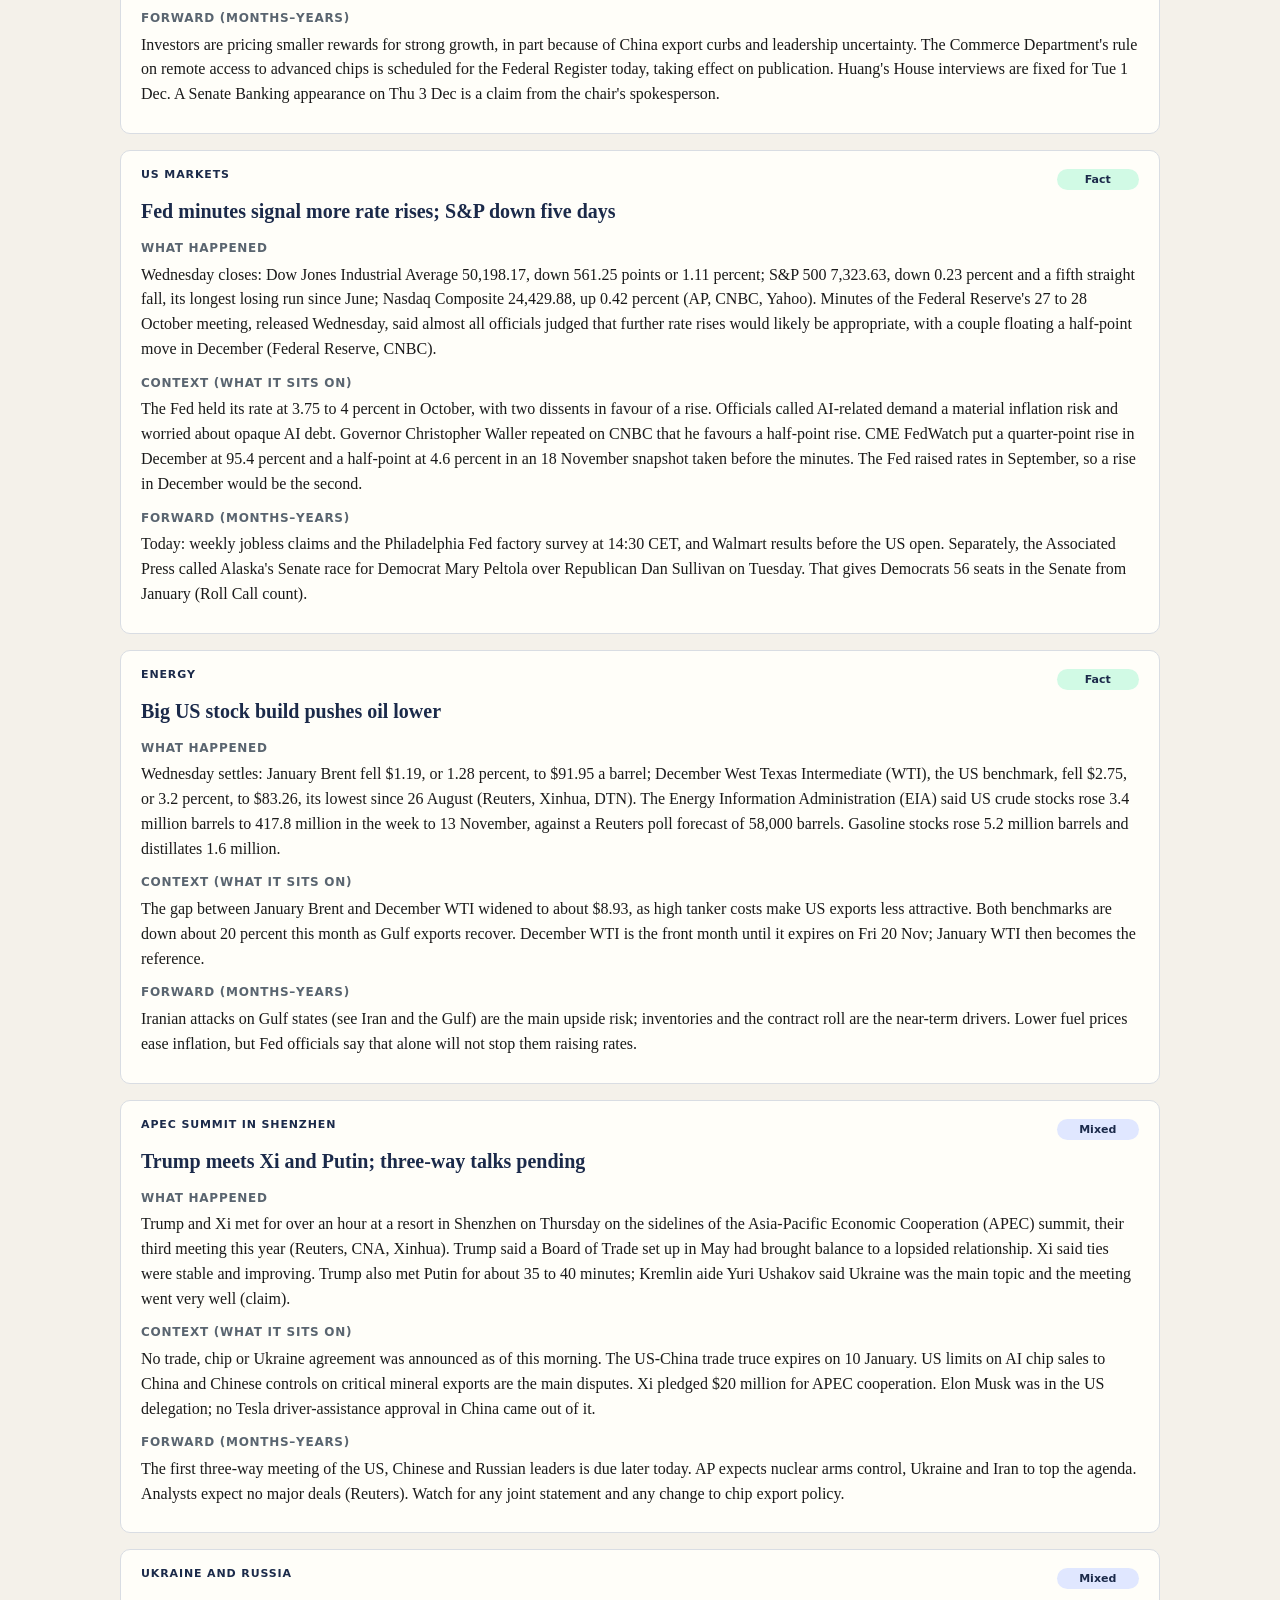
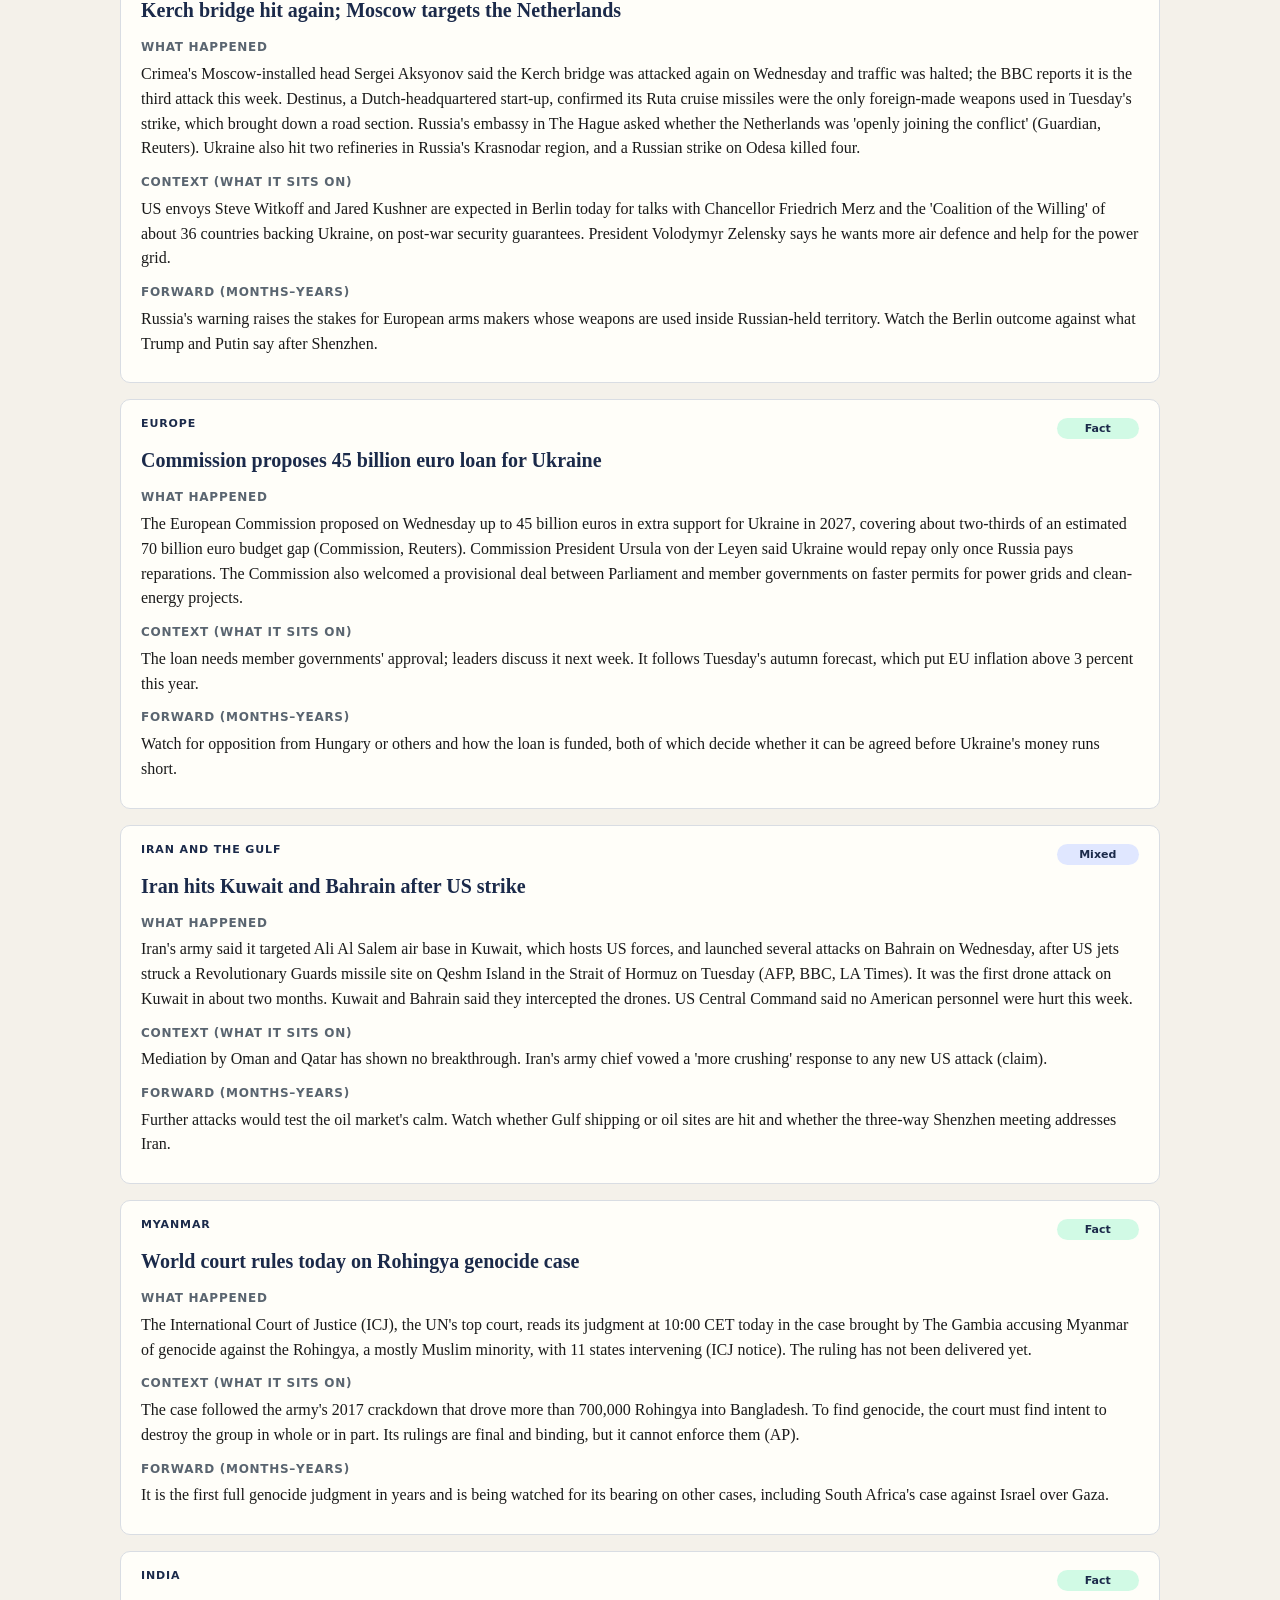
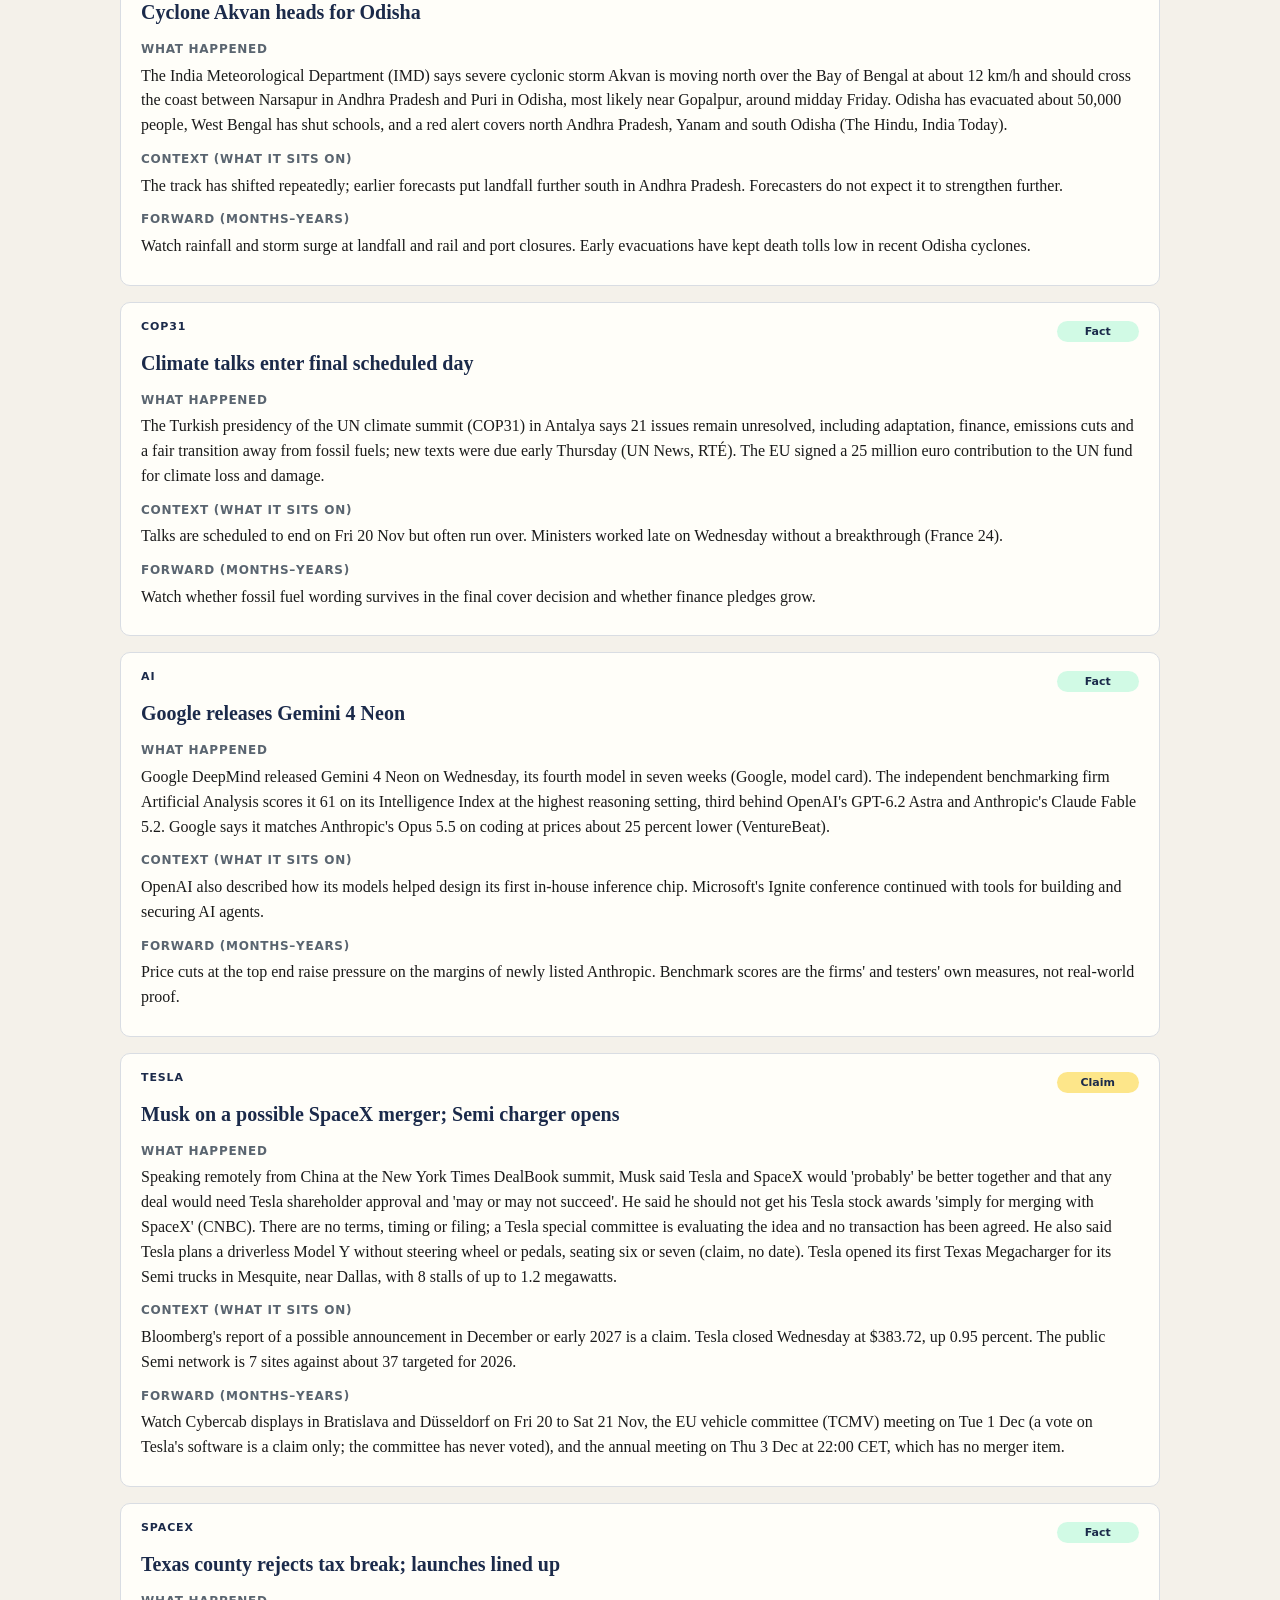
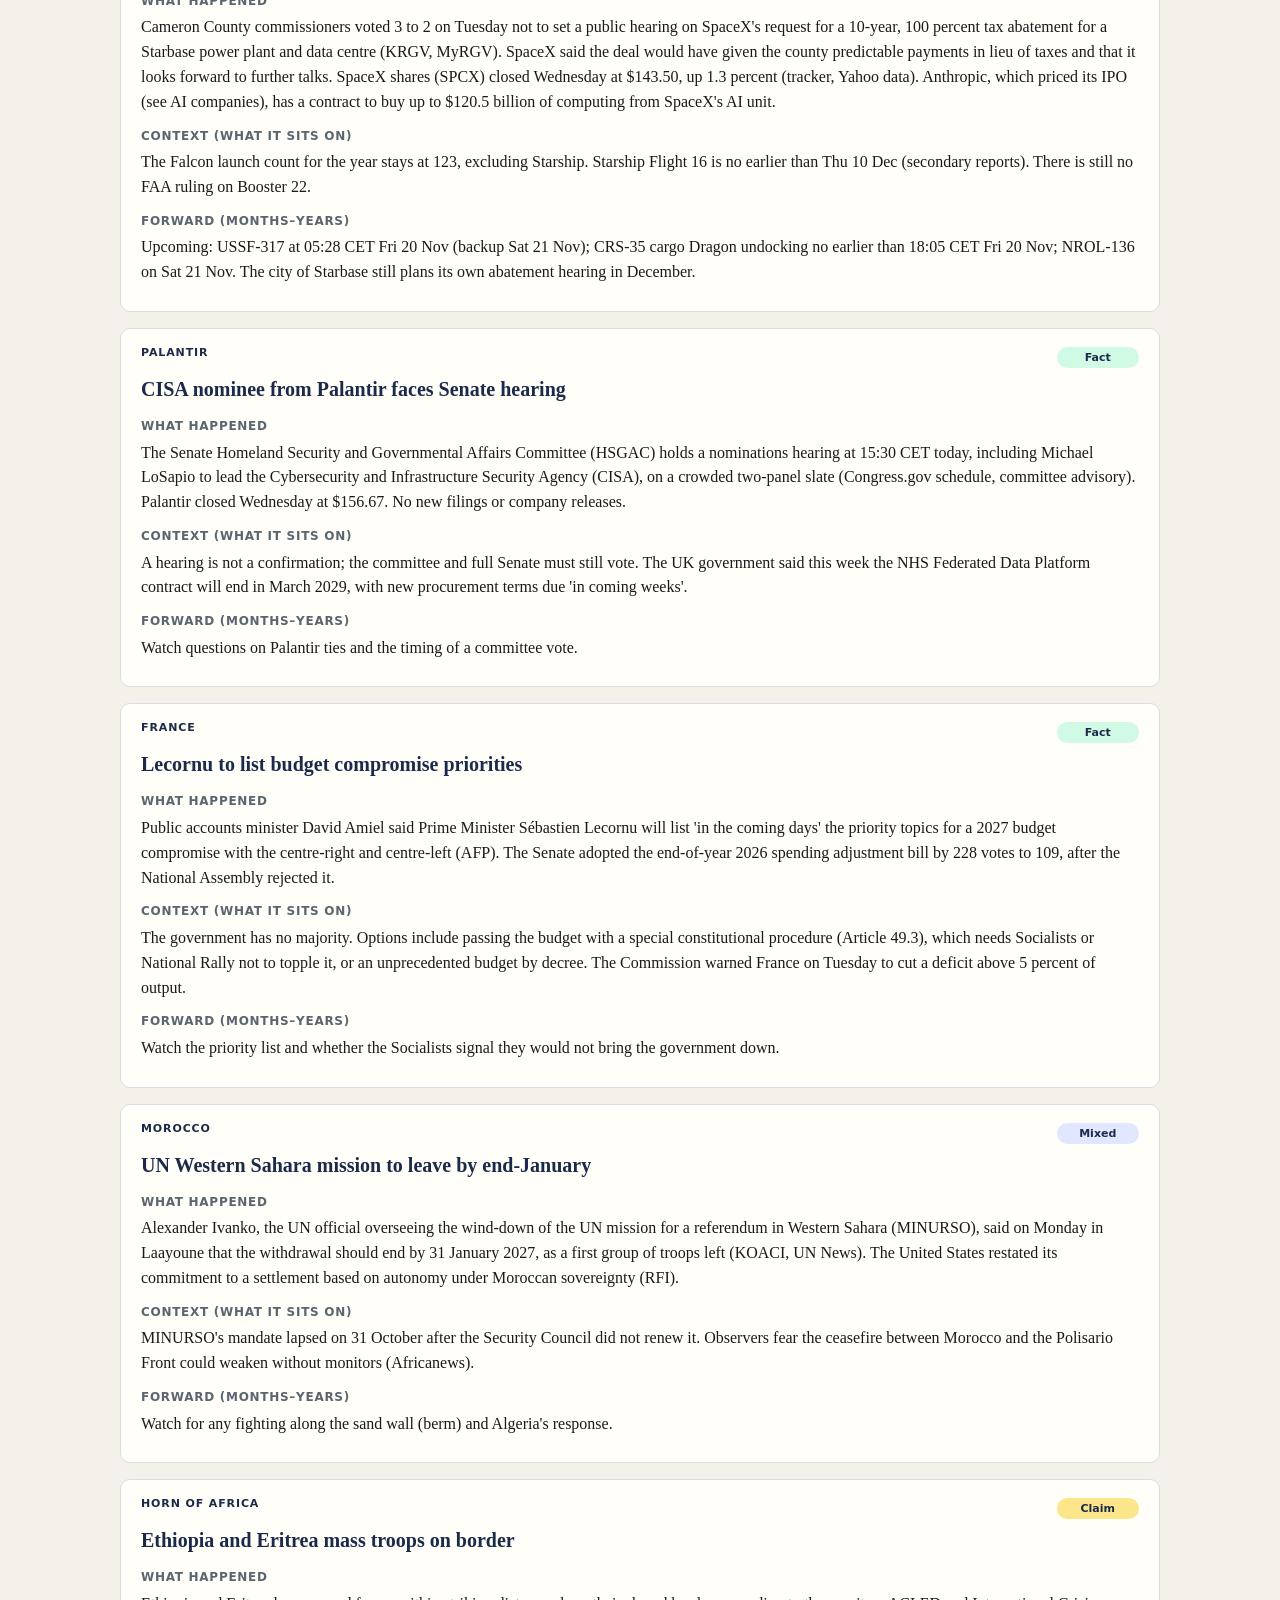
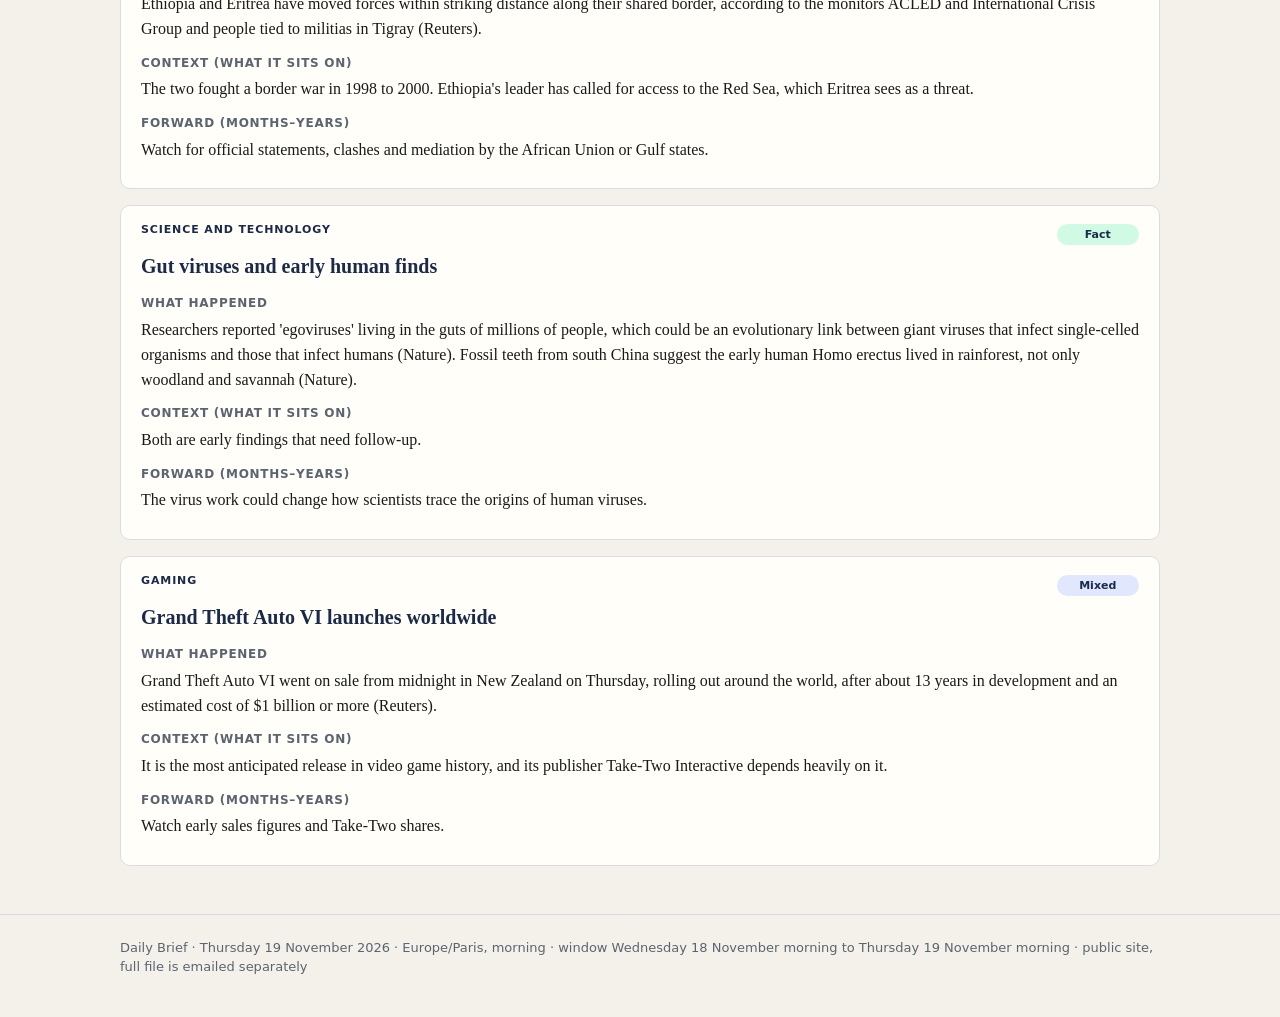
==== commit 310eee3b: "Daily Brief Thursday 19 November 2026  ·  Europe/Paris, morning  ·  window Wednesday 18 November mor" ====
--- a/brief.html
+++ b/brief.html
@@ -3,7 +3,7 @@
 <head>
   <meta charset="utf-8">
   <meta name="viewport" content="width=device-width, initial-scale=1">
-  <title>Brief · Daily Brief · Wednesday 18 November 2026  ·  Europe/Paris, morning  ·  window Tuesday 17 November morning to Wednesday 18 November morning</title>
+  <title>Brief · Daily Brief · Thursday 19 November 2026  ·  Europe/Paris, morning  ·  window Wednesday 18 November morning to Thursday 19 November morning</title>
   <link rel="stylesheet" href="styles.css">
 </head>
 <body>
@@ -13,10 +13,10 @@
       <nav><a href="index.html">Cover</a><a href="brief.html" aria-current="page">Brief</a><a href="watch.html">Watch</a><a href="longer-term.html">Longer term</a><a href="notes.html">Notes</a></nav>
     </div>
   </header>
-  <div class="banner"><div class="wrap">Public snapshot · Wednesday 18 November 2026  ·  Europe/Paris, morning  ·  window Tuesday 17 November morning to Wednesday 18 November morning</div></div>
+  <div class="banner"><div class="wrap">Public snapshot · Thursday 19 November 2026  ·  Europe/Paris, morning  ·  window Wednesday 18 November morning to Thursday 19 November morning</div></div>
   <main class="wrap">
     <h1>Brief</h1>
-    <p class="lede">Wednesday 18 November 2026  ·  Europe/Paris, morning  ·  window Tuesday 17 November morning to Wednesday 18 November morning</p>
+    <p class="lede">Thursday 19 November 2026  ·  Europe/Paris, morning  ·  window Wednesday 18 November morning to Thursday 19 November morning</p>
     <div class="legend">
   <span class="status fact">Fact</span>
   <span class="status claim">Claim</span>
@@ -25,265 +25,278 @@
 </div>
 <article class="story">
   <div class="story-head">
-    <div class="kicker">Nvidia (lead)</div>
-    <span class="status fact">Fact</span>
-  </div>
-  <h2>Third-quarter results beat forecasts and the outlook is raised</h2>
-  <h3>What happened</h3>
-  <p>Nvidia, the leading maker of AI chips, reported results for its fiscal third quarter (August to October) at about 22:20 CET on Tuesday (press release and Form 8-K). Revenue was $115.8 billion, up 103 percent on a year earlier, against about $109.1 billion expected by analysts (LSEG). Data-centre revenue was $107.6 billion. Adjusted earnings per share were $2.68 against $2.48 expected. For the current quarter, which has 14 weeks instead of 13, Nvidia guided to $130 billion plus or minus 3 percent (consensus about $125.1 billion), assuming no data-centre computing sales to China. Gross margin is guided to 71 to 72 percent, which interim chief executive and chief financial officer Colette Kress called the low point, with 72 to 73 percent next fiscal year.</p>
-  <h3>Context (what it sits on)</h3>
-  <p>On the call Kress raised the outlook for revenue growth next fiscal year to about 75 percent from 70 percent, and said Rubin, the new chip generation, brought in nearly $20 billion in its first quarter of shipments. She also said Nvidia is no longer shipping licensed Hopper data-centre chips to China; those sales were $2.4 billion in the quarter. On the new US rule that requires export licences for advanced chips sold to five more countries, she said demand still far exceeds supply. Part of the jump in next-quarter guidance comes from the extra week (an analyst estimate of $9 to 10 billion is a claim).</p>
-  <h3>Forward (months–years)</h3>
-  <p>Results confirm that spending on AI data centres is still rising fast, which matters for chip suppliers in Taiwan, Korea and Japan and for the AI companies beat. The 10-Q quarterly filing is not yet out. Watch the first regular US trading session after the results (15:30 CET today) and the staff all-hands meeting at 18:00 CET.</p>
-</article>
-<article class="story">
-  <div class="story-head">
-    <div class="kicker">Nvidia (lead)</div>
-    <span class="status fact">Fact</span>
-  </div>
-  <h2>Board shuts the door on Huang, and Congress dates are set</h2>
-  <h3>What happened</h3>
-  <p>Board chair Harvey Jones said on the call that Jensen Huang voluntarily resigned after the disclosure of personal behaviour inconsistent with the company&#x27;s code of conduct, and that the board unanimously accepted the resignation and does not intend to reinstate him. Huang resigned per the Form 8-K of 12 November, effective 11 November. The board has hired the search firm Heidrick &amp; Struggles to find a permanent chief executive, and created a National Security and Export Control Oversight Committee chaired by director Suzanne Nora Johnson (company release, 17 November).</p>
-  <h3>Context (what it sits on)</h3>
-  <p>This is the first company statement giving a reason for the departure; the 8-K was silent. Huang said earlier on Tuesday he would be honoured to return if asked (a claim, reported by CNBC and NBC). The House Foreign Affairs Committee said Huang and general counsel Tim Teter agreed to closed-door transcribed interviews on Tue 1 Dec and Wed 2 Dec. A Senate Banking Committee appearance by Huang on Thu 3 Dec is still only a request. No subpoena has been issued.</p>
-  <h3>Forward (months–years)</h3>
-  <p>The new committee is aimed at Washington, where export controls and the Huang inquiry overlap. Watch for a permanent chief executive shortlist, any separation-terms filing, and Treasury Secretary Scott Bessent&#x27;s request for answers from the board within about ten days (around Wed 25 Nov), which is a political demand, not a legal deadline.</p>
-</article>
-<article class="story">
-  <div class="story-head">
-    <div class="kicker">Nvidia (lead)</div>
-    <span class="status mixed">Mixed</span>
-  </div>
-  <h2>Share price: after-hours jump faded</h2>
-  <h3>What happened</h3>
-  <p>Nvidia shares closed Tuesday&#x27;s regular session at $155.46, down 0.44 percent, before the results. In after-hours trading they rose about 4.8 percent to about $162.94. In the overnight session they were about $157.98, up 1.6 percent, at 06:40 CET (Yahoo data). These after-hours and overnight prices are not a close; Wednesday&#x27;s regular session opens at 15:30 CET.</p>
-  <h3>Context (what it sits on)</h3>
-  <p>The fade suggests investors had expected a beat and are weighing the China loss, the export rule and the leadership uncertainty. Wedbush analyst Dan Ives kept a $225 target (opinion).</p>
-  <h3>Forward (months–years)</h3>
-  <p>The first regular close after results, due about 22:00 CET tonight, is the real verdict. A weak close would weigh on Asian chip stocks on Thursday.</p>
-</article>
-<article class="story">
-  <div class="story-head">
-    <div class="kicker">Asian markets</div>
-    <span class="status fact">Fact</span>
-  </div>
-  <h2>Asia steadies after the results, Seoul leads</h2>
-  <h3>What happened</h3>
-  <p>Official Wednesday closes: South Korea&#x27;s Kospi rose 98.96 points, or 1.99 percent, to 5,067.44, back above 5,000 after opening up 2.62 percent (Yonhap). Japan&#x27;s Nikkei 225 rose 163.85 points, or 0.28 percent, to 59,024.28, while the broader Topix fell 0.42 percent to 3,824.00. Taiwan&#x27;s main index (Taiex) rose 102.80 points, or 0.26 percent, to 40,194.91 (Taiwan Stock Exchange), after swinging from a gain of more than 600 points to a low of 39,260.99; chipmaker TSMC rose 0.23 percent.</p>
-  <h3>Context (what it sits on)</h3>
-  <p>Tuesday&#x27;s closes in our last brief (Taiwan 40,092.11, Kospi 4,968.48, Nikkei 58,860.43) are confirmed by today&#x27;s point changes and the exchanges&#x27; tables; no correction needed. Taiwan&#x27;s session coincided with the monthly settlement of index futures, which added to the swings.</p>
-  <h3>Forward (months–years)</h3>
-  <p>The modest gains show relief rather than a new rally. Watch whether European chip stocks follow at the open and whether the Nvidia rebound holds in New York.</p>
+    <div class="kicker">Asian markets (lead)</div>
+    <span class="status fact">Fact</span>
+  </div>
+  <h2>Taiwan plunges 4.4 percent as AI doubts and Fed signals collide</h2>
+  <h3>What happened</h3>
+  <p>Official Thursday closes: Taiwan&#x27;s main index (Taiex) fell 1,768.02 points, or 4.40 percent, to 38,426.89, its seventh-largest points drop on record, on turnover of about 895 billion Taiwan dollars (Taiwan Stock Exchange via Economic Daily News). It fell as low as 38,259.70 during the day and broke below its one-year average. Chip giant TSMC fell 3.45 percent to 2,100 Taiwan dollars, and the smaller-company index fell 7.22 percent. South Korea&#x27;s Kospi rose 30.36 points, or 0.60 percent, to 5,097.80. Japan&#x27;s Nikkei 225 rose 419.93 points, or 0.71 percent, to 59,444.21, while the broader Topix slipped 0.04 percent to 3,822.47.</p>
+  <h3>Context (what it sits on)</h3>
+  <p>Local analysts cited four pressures: Fed minutes pointing to more rate rises, Nvidia&#x27;s slide despite strong results, continued foreign selling and heavy borrowed-money (margin) positions being unwound. Reuters said MSCI&#x27;s emerging Asia index hit its lowest since early April and that money is being moved to make room for Anthropic shares. Wednesday&#x27;s closes in our last brief (Nikkei 59,024.28, Kospi 5,067.44, Taiex 40,194.91) are confirmed by today&#x27;s point changes; no correction needed.</p>
+  <h3>Forward (months–years)</h3>
+  <p>Taiwan is the most AI-heavy major market, so it moves first when investors question AI valuations. Watch whether European chip stocks follow at the open, Anthropic&#x27;s first trade this afternoon and whether Nvidia steadies in New York.</p>
+</article>
+<article class="story">
+  <div class="story-head">
+    <div class="kicker">AI companies</div>
+    <span class="status fact">Fact</span>
+  </div>
+  <h2>Anthropic prices record listing above range; first trade today</h2>
+  <h3>What happened</h3>
+  <p>Anthropic said on Wednesday it priced its initial public offering (IPO) at $83 a share, above the $70 to $78 range. The offering is 980 million Class A shares: 956,351,354 sold by Anthropic and 23,648,646 by existing shareholders, with underwriters holding an option to buy up to 147 million more (company release). The total offering is about $81.3 billion. Anthropic itself receives about $79.4 billion before fees, and the rest goes to the selling shareholders. AP and Reuters put the valuation at about $1.5 trillion, the largest IPO on record, ahead of SpaceX&#x27;s. A filing late on Wednesday registered about 178 million extra shares at $83.</p>
+  <h3>Context (what it sits on)</h3>
+  <p>The $81.3 billion is money raised, not the company&#x27;s value. Shares are due to begin trading on Nasdaq under the symbol ANT at about 15:30 CET today, and the sale is due to close on Fri 20 Nov; neither has happened yet. The final prospectus is not yet filed. Anthropic is also a major customer of SpaceX&#x27;s AI computing unit (see SpaceX).</p>
+  <h3>Forward (months–years)</h3>
+  <p>The first trade is the market&#x27;s verdict on frontier AI developers that are still spending heavily. A strong debut could pull money from chip stocks in the short run, which may already be happening in Asia. Watch the opening price, how it closes against $83, and any underwriter option exercise within 30 days.</p>
+</article>
+<article class="story">
+  <div class="story-head">
+    <div class="kicker">Nvidia</div>
+    <span class="status mixed">Mixed</span>
+  </div>
+  <h2>Results bounce fades; analysts trim targets</h2>
+  <h3>What happened</h3>
+  <p>Nvidia closed Wednesday&#x27;s regular session at $150.96, down $4.50 or 2.90 percent, on about 345 million shares, roughly twice normal (company investor page). It opened at $159.19 and gave back the whole after-hours rise that followed Tuesday&#x27;s results. Chip rivals rose: AMD 5.31 percent to $530.14 and Broadcom 3.64 percent to $354.05. Nvidia&#x27;s after-hours and overnight prices (about $152) are not a close.</p>
+  <h3>Context (what it sits on)</h3>
+  <p>Several banks cut price targets while raising earnings forecasts. LSEG says the average target fell to about $252 from about $266 (claims of analysts). At a staff meeting on Wednesday, interim chief executive and finance chief Colette Kress reportedly said pay reviews would be moved up to December (claim, press reports; the company declined to comment). Jensen Huang resigned per the Form 8-K of 12 November, effective 11 November. Harvey Jones is board chair.</p>
+  <h3>Forward (months–years)</h3>
+  <p>Investors are pricing smaller rewards for strong growth, in part because of China export curbs and leadership uncertainty. The Commerce Department&#x27;s rule on remote access to advanced chips is scheduled for the Federal Register today, taking effect on publication. Huang&#x27;s House interviews are fixed for Tue 1 Dec. A Senate Banking appearance on Thu 3 Dec is a claim from the chair&#x27;s spokesperson.</p>
 </article>
 <article class="story">
   <div class="story-head">
     <div class="kicker">US markets</div>
     <span class="status fact">Fact</span>
   </div>
-  <h2>Fourth day of losses before Nvidia; retail sales steady</h2>
-  <h3>What happened</h3>
-  <p>Official Tuesday closes: the Dow Jones Industrial Average fell 848.75 points, or 1.64 percent, to 50,759.42; the S&amp;P 500 fell 1.03 percent to 7,340.53, its lowest close since late July; the Nasdaq Composite fell 0.74 percent to 24,328.38, after touching its lowest level since April (CNBC, AP). Prior closes were 51,608.17, 7,416.59 and 24,509.76. Stocks hit their lows after a CNN report of an outage on a classified National Security Agency network; the NSA said it was temporary degradation during routine maintenance.</p>
-  <h3>Context (what it sits on)</h3>
-  <p>October retail sales rose 0.2 percent, matching forecasts, after 0.8 percent in September (Census Bureau). The control group that feeds into GDP rose 0.6 percent, and Goldman Sachs raised its fourth-quarter growth forecast to 2.4 percent. Homebuilder confidence fell to its lowest in more than 14 years. Separately, the Pan American Health Organization said the US has lost its measles elimination status after 26 years.</p>
-  <h3>Forward (months–years)</h3>
-  <p>Strong spending supports the Fed&#x27;s case for raising rates. Futures prices on the CME FedWatch tool imply a quarter-point rise in December is close to certain (about 93 to 96 percent in snapshots on 17 November). The Fed raised rates in September, so a rise in December would be a second increase this cycle.</p>
+  <h2>Fed minutes signal more rate rises; S&amp;P down five days</h2>
+  <h3>What happened</h3>
+  <p>Wednesday closes: Dow Jones Industrial Average 50,198.17, down 561.25 points or 1.11 percent; S&amp;P 500 7,323.63, down 0.23 percent and a fifth straight fall, its longest losing run since June; Nasdaq Composite 24,429.88, up 0.42 percent (AP, CNBC, Yahoo). Minutes of the Federal Reserve&#x27;s 27 to 28 October meeting, released Wednesday, said almost all officials judged that further rate rises would likely be appropriate, with a couple floating a half-point move in December (Federal Reserve, CNBC).</p>
+  <h3>Context (what it sits on)</h3>
+  <p>The Fed held its rate at 3.75 to 4 percent in October, with two dissents in favour of a rise. Officials called AI-related demand a material inflation risk and worried about opaque AI debt. Governor Christopher Waller repeated on CNBC that he favours a half-point rise. CME FedWatch put a quarter-point rise in December at 95.4 percent and a half-point at 4.6 percent in an 18 November snapshot taken before the minutes. The Fed raised rates in September, so a rise in December would be the second.</p>
+  <h3>Forward (months–years)</h3>
+  <p>Today: weekly jobless claims and the Philadelphia Fed factory survey at 14:30 CET, and Walmart results before the US open. Separately, the Associated Press called Alaska&#x27;s Senate race for Democrat Mary Peltola over Republican Dan Sullivan on Tuesday. That gives Democrats 56 seats in the Senate from January (Roll Call count).</p>
 </article>
 <article class="story">
   <div class="story-head">
     <div class="kicker">Energy</div>
     <span class="status fact">Fact</span>
   </div>
-  <h2>Oil edges up on Gulf strikes, still down sharply this month</h2>
-  <h3>What happened</h3>
-  <p>Tuesday 17 November settles: January Brent rose 70 cents, or 0.76 percent, to $93.14 a barrel (ICE); December West Texas Intermediate (WTI) rose 29 cents, or 0.34 percent, to $86.01 (NYMEX), after falling as low as $84.68 during the day (Reuters, DTN). Prior Monday settles were January Brent $92.44 and December WTI $85.72. December WTI is the front month until it expires on Fri 20 Nov; after that the January contract becomes the US reference.</p>
-  <h3>Context (what it sits on)</h3>
-  <p>Prices rose on new US and Iranian strikes, a ship hit twice in the Strait of Hormuz, and expectations of a fall in US crude stocks. But Brent has fallen about 20 percent in November, and the International Energy Agency (IEA) said last week the market will return to surplus this quarter as Gulf exports recover toward pre-war levels.</p>
-  <h3>Forward (months–years)</h3>
-  <p>Watch the weekly US government stock data today and any attack on Gulf export routes, including the Houthis&#x27; claimed drone attack on the Saudi East-West pipeline. Natural gas for December in the US rose 2.75 percent to $3.208 per million British thermal units.</p>
+  <h2>Big US stock build pushes oil lower</h2>
+  <h3>What happened</h3>
+  <p>Wednesday settles: January Brent fell $1.19, or 1.28 percent, to $91.95 a barrel; December West Texas Intermediate (WTI), the US benchmark, fell $2.75, or 3.2 percent, to $83.26, its lowest since 26 August (Reuters, Xinhua, DTN). The Energy Information Administration (EIA) said US crude stocks rose 3.4 million barrels to 417.8 million in the week to 13 November, against a Reuters poll forecast of 58,000 barrels. Gasoline stocks rose 5.2 million barrels and distillates 1.6 million.</p>
+  <h3>Context (what it sits on)</h3>
+  <p>The gap between January Brent and December WTI widened to about $8.93, as high tanker costs make US exports less attractive. Both benchmarks are down about 20 percent this month as Gulf exports recover. December WTI is the front month until it expires on Fri 20 Nov; January WTI then becomes the reference.</p>
+  <h3>Forward (months–years)</h3>
+  <p>Iranian attacks on Gulf states (see Iran and the Gulf) are the main upside risk; inventories and the contract roll are the near-term drivers. Lower fuel prices ease inflation, but Fed officials say that alone will not stop them raising rates.</p>
+</article>
+<article class="story">
+  <div class="story-head">
+    <div class="kicker">APEC summit in Shenzhen</div>
+    <span class="status mixed">Mixed</span>
+  </div>
+  <h2>Trump meets Xi and Putin; three-way talks pending</h2>
+  <h3>What happened</h3>
+  <p>Trump and Xi met for over an hour at a resort in Shenzhen on Thursday on the sidelines of the Asia-Pacific Economic Cooperation (APEC) summit, their third meeting this year (Reuters, CNA, Xinhua). Trump said a Board of Trade set up in May had brought balance to a lopsided relationship. Xi said ties were stable and improving. Trump also met Putin for about 35 to 40 minutes; Kremlin aide Yuri Ushakov said Ukraine was the main topic and the meeting went very well (claim).</p>
+  <h3>Context (what it sits on)</h3>
+  <p>No trade, chip or Ukraine agreement was announced as of this morning. The US-China trade truce expires on 10 January. US limits on AI chip sales to China and Chinese controls on critical mineral exports are the main disputes. Xi pledged $20 million for APEC cooperation. Elon Musk was in the US delegation; no Tesla driver-assistance approval in China came out of it.</p>
+  <h3>Forward (months–years)</h3>
+  <p>The first three-way meeting of the US, Chinese and Russian leaders is due later today. AP expects nuclear arms control, Ukraine and Iran to top the agenda. Analysts expect no major deals (Reuters). Watch for any joint statement and any change to chip export policy.</p>
 </article>
 <article class="story">
   <div class="story-head">
     <div class="kicker">Ukraine and Russia</div>
     <span class="status mixed">Mixed</span>
   </div>
-  <h2>Kerch bridge road link cut</h2>
-  <h3>What happened</h3>
-  <p>Ukrainian drones and missiles destroyed the central road section of the Kerch bridge, which links Russia to occupied Crimea, after two strikes in two days (Reuters verified videos; Ukrainian general staff). President Volodymyr Zelensky called it an unprecedented operation. The Kremlin-appointed head of Crimea confirmed road traffic is suspended; the rail line is still standing with a damaged arch, and trains resumed after a pause. Kremlin spokesman Dmitry Peskov said the bridge will be repaired.</p>
-  <h3>Context (what it sits on)</h3>
-  <p>The bridge, opened by Putin in 2018, is Russia&#x27;s main symbol of its 2014 annexation of Crimea and a supply route. Photos suggest a road arch of about 227 metres fell into the strait and may block the shipping channel to the Sea of Azov (Guardian, a claim). Russian strikes hit two Kyiv bridges on Monday. At a NATO meeting, Pentagon policy chief Elbridge Colby called Ukraine&#x27;s deep strikes counterproductive; German defence minister Boris Pistorius and UK defence secretary Wes Streeting rejected that.</p>
-  <h3>Forward (months–years)</h3>
-  <p>The strike strengthens Kyiv&#x27;s hand before Thursday&#x27;s Trump, Xi and Putin meeting in Shenzhen and widens a US-Europe rift over how Ukraine fights. Watch for Russian retaliation on Ukrainian energy and bridges and whether repair work is targeted again. US envoys say talks on a deal are progressing but problems remain (claim).</p>
-</article>
-<article class="story">
-  <div class="story-head">
-    <div class="kicker">APEC and Asia diplomacy</div>
-    <span class="status mixed">Mixed</span>
-  </div>
-  <h2>Xi and Putin open the Shenzhen summit before Trump arrives</h2>
-  <h3>What happened</h3>
-  <p>At the Asia-Pacific Economic Cooperation (APEC) business summit in Shenzhen, Chinese President Xi Jinping pledged to uphold the World Trade Organization system, lower tariffs and open markets (Reuters). Russian President Vladimir Putin said sanctions had failed and Europe was in decline. The two then held talks and praised their partnership. President Trump met Philippine President Ferdinand Marcos Jr. in Manila on Wednesday and flies to China afterwards.</p>
-  <h3>Context (what it sits on)</h3>
-  <p>Trump&#x27;s meeting with Xi and the three-way meeting with Putin are due on Thursday, and may cover Ukraine, the Iran war, trade, AI and nuclear weapons. Smaller countries in Europe and Asia worry about deals made over their heads; the Kremlin dismissed comparisons with the 1945 Yalta conference. China has pledged to retaliate against the new US chip rule. A meeting with North Korea&#x27;s Kim Jong Un is unconfirmed. Elon Musk is in the US delegation but not in the three-way meeting.</p>
-  <h3>Forward (months–years)</h3>
-  <p>An APEC official expects leaders to agree a joint text despite trade disputes. Watch for any Trump and Xi announcement on chips, tariffs or soybeans, and for China&#x27;s reaction to the export rule. Trump and Xi are due to meet again at the Group of 20 summit in Miami in December.</p>
+  <h2>Kerch bridge hit again; Moscow targets the Netherlands</h2>
+  <h3>What happened</h3>
+  <p>Crimea&#x27;s Moscow-installed head Sergei Aksyonov said the Kerch bridge was attacked again on Wednesday and traffic was halted; the BBC reports it is the third attack this week. Destinus, a Dutch-headquartered start-up, confirmed its Ruta cruise missiles were the only foreign-made weapons used in Tuesday&#x27;s strike, which brought down a road section. Russia&#x27;s embassy in The Hague asked whether the Netherlands was &#x27;openly joining the conflict&#x27; (Guardian, Reuters). Ukraine also hit two refineries in Russia&#x27;s Krasnodar region, and a Russian strike on Odesa killed four.</p>
+  <h3>Context (what it sits on)</h3>
+  <p>US envoys Steve Witkoff and Jared Kushner are expected in Berlin today for talks with Chancellor Friedrich Merz and the &#x27;Coalition of the Willing&#x27; of about 36 countries backing Ukraine, on post-war security guarantees. President Volodymyr Zelensky says he wants more air defence and help for the power grid.</p>
+  <h3>Forward (months–years)</h3>
+  <p>Russia&#x27;s warning raises the stakes for European arms makers whose weapons are used inside Russian-held territory. Watch the Berlin outcome against what Trump and Putin say after Shenzhen.</p>
+</article>
+<article class="story">
+  <div class="story-head">
+    <div class="kicker">Europe</div>
+    <span class="status fact">Fact</span>
+  </div>
+  <h2>Commission proposes 45 billion euro loan for Ukraine</h2>
+  <h3>What happened</h3>
+  <p>The European Commission proposed on Wednesday up to 45 billion euros in extra support for Ukraine in 2027, covering about two-thirds of an estimated 70 billion euro budget gap (Commission, Reuters). Commission President Ursula von der Leyen said Ukraine would repay only once Russia pays reparations. The Commission also welcomed a provisional deal between Parliament and member governments on faster permits for power grids and clean-energy projects.</p>
+  <h3>Context (what it sits on)</h3>
+  <p>The loan needs member governments&#x27; approval; leaders discuss it next week. It follows Tuesday&#x27;s autumn forecast, which put EU inflation above 3 percent this year.</p>
+  <h3>Forward (months–years)</h3>
+  <p>Watch for opposition from Hungary or others and how the loan is funded, both of which decide whether it can be agreed before Ukraine&#x27;s money runs short.</p>
 </article>
 <article class="story">
   <div class="story-head">
     <div class="kicker">Iran and the Gulf</div>
     <span class="status mixed">Mixed</span>
   </div>
-  <h2>US and Iran trade strikes despite mediation</h2>
-  <h3>What happened</h3>
-  <p>Iran&#x27;s Revolutionary Guards said drones hit a US radar at Sheikh Isa Air Base in Bahrain, the third Iranian attack on US targets there in recent days. The US military said it carried out self-defence strikes on a Revolutionary Guards missile site on Qeshm Island in the Strait of Hormuz (Reuters, CBS). Kuwait&#x27;s army reported drone attacks. Yemen&#x27;s Houthis said they launched five drones at pumping stations on Saudi Arabia&#x27;s East-West pipeline; there was no Saudi confirmation.</p>
-  <h3>Context (what it sits on)</h3>
-  <p>The war, now almost nine months old, has pushed up energy prices and was a factor in US midterm results. Oman and Qatar are mediating, but Reuters reports both sides acting as if time is on their side, and Iran warns of severe winter gas shortages.</p>
-  <h3>Forward (months–years)</h3>
-  <p>Watch Qatar&#x27;s new talks with Tehran and whether attacks spread to shipping or Gulf export terminals, which would quickly feed into oil prices.</p>
-</article>
-<article class="story">
-  <div class="story-head">
-    <div class="kicker">Europe</div>
-    <span class="status fact">Fact</span>
-  </div>
-  <h2>Commission autumn forecast and budget warning to France and Belgium</h2>
-  <h3>What happened</h3>
-  <p>The European Commission&#x27;s autumn forecast sees EU growth of 1.4 percent in 2026 and 2027 and 1.5 percent in 2028; euro area growth of 1.2, 1.2 and 1.3 percent. EU inflation is forecast at 3.3 percent this year and 3.2 percent next, easing to 2.3 percent in 2028. Euro area inflation reached 4 percent in October and is expected to peak above 4 percent around the turn of the year. Economy commissioner Valdis Dombrovskis said France and Belgium must cut deficits and debt; France&#x27;s deficit is forecast at 5.5 percent of GDP this year and its debt at 119.2 percent.</p>
-  <h3>Context (what it sits on)</h3>
-  <p>EU rules aim for deficits of no more than 3 percent of output. Dombrovskis said he sees no imminent financial stability problem. Separately, the Commission preliminarily found the Chinese marketplace Temu in breach of the Digital Services Act (DSA) over illegal and unsafe products; a final decision could bring a fine of up to 6 percent of global turnover. It also said it has approved more than 20 state aid decisions for new chip plants, with over €33 billion of investment.</p>
-  <h3>Forward (months–years)</h3>
-  <p>Higher inflation makes further European Central Bank rate rises more likely and squeezes budgets. Watch French budget votes (France beat) and Temu&#x27;s response.</p>
+  <h2>Iran hits Kuwait and Bahrain after US strike</h2>
+  <h3>What happened</h3>
+  <p>Iran&#x27;s army said it targeted Ali Al Salem air base in Kuwait, which hosts US forces, and launched several attacks on Bahrain on Wednesday, after US jets struck a Revolutionary Guards missile site on Qeshm Island in the Strait of Hormuz on Tuesday (AFP, BBC, LA Times). It was the first drone attack on Kuwait in about two months. Kuwait and Bahrain said they intercepted the drones. US Central Command said no American personnel were hurt this week.</p>
+  <h3>Context (what it sits on)</h3>
+  <p>Mediation by Oman and Qatar has shown no breakthrough. Iran&#x27;s army chief vowed a &#x27;more crushing&#x27; response to any new US attack (claim).</p>
+  <h3>Forward (months–years)</h3>
+  <p>Further attacks would test the oil market&#x27;s calm. Watch whether Gulf shipping or oil sites are hit and whether the three-way Shenzhen meeting addresses Iran.</p>
+</article>
+<article class="story">
+  <div class="story-head">
+    <div class="kicker">Myanmar</div>
+    <span class="status fact">Fact</span>
+  </div>
+  <h2>World court rules today on Rohingya genocide case</h2>
+  <h3>What happened</h3>
+  <p>The International Court of Justice (ICJ), the UN&#x27;s top court, reads its judgment at 10:00 CET today in the case brought by The Gambia accusing Myanmar of genocide against the Rohingya, a mostly Muslim minority, with 11 states intervening (ICJ notice). The ruling has not been delivered yet.</p>
+  <h3>Context (what it sits on)</h3>
+  <p>The case followed the army&#x27;s 2017 crackdown that drove more than 700,000 Rohingya into Bangladesh. To find genocide, the court must find intent to destroy the group in whole or in part. Its rulings are final and binding, but it cannot enforce them (AP).</p>
+  <h3>Forward (months–years)</h3>
+  <p>It is the first full genocide judgment in years and is being watched for its bearing on other cases, including South Africa&#x27;s case against Israel over Gaza.</p>
+</article>
+<article class="story">
+  <div class="story-head">
+    <div class="kicker">India</div>
+    <span class="status fact">Fact</span>
+  </div>
+  <h2>Cyclone Akvan heads for Odisha</h2>
+  <h3>What happened</h3>
+  <p>The India Meteorological Department (IMD) says severe cyclonic storm Akvan is moving north over the Bay of Bengal at about 12 km/h and should cross the coast between Narsapur in Andhra Pradesh and Puri in Odisha, most likely near Gopalpur, around midday Friday. Odisha has evacuated about 50,000 people, West Bengal has shut schools, and a red alert covers north Andhra Pradesh, Yanam and south Odisha (The Hindu, India Today).</p>
+  <h3>Context (what it sits on)</h3>
+  <p>The track has shifted repeatedly; earlier forecasts put landfall further south in Andhra Pradesh. Forecasters do not expect it to strengthen further.</p>
+  <h3>Forward (months–years)</h3>
+  <p>Watch rainfall and storm surge at landfall and rail and port closures. Early evacuations have kept death tolls low in recent Odisha cyclones.</p>
+</article>
+<article class="story">
+  <div class="story-head">
+    <div class="kicker">COP31</div>
+    <span class="status fact">Fact</span>
+  </div>
+  <h2>Climate talks enter final scheduled day</h2>
+  <h3>What happened</h3>
+  <p>The Turkish presidency of the UN climate summit (COP31) in Antalya says 21 issues remain unresolved, including adaptation, finance, emissions cuts and a fair transition away from fossil fuels; new texts were due early Thursday (UN News, RTÉ). The EU signed a 25 million euro contribution to the UN fund for climate loss and damage.</p>
+  <h3>Context (what it sits on)</h3>
+  <p>Talks are scheduled to end on Fri 20 Nov but often run over. Ministers worked late on Wednesday without a breakthrough (France 24).</p>
+  <h3>Forward (months–years)</h3>
+  <p>Watch whether fossil fuel wording survives in the final cover decision and whether finance pledges grow.</p>
 </article>
 <article class="story">
   <div class="story-head">
     <div class="kicker">AI</div>
-    <span class="status mixed">Mixed</span>
-  </div>
-  <h2>OpenAI GPT-6.2 and Microsoft MAI models</h2>
-  <h3>What happened</h3>
-  <p>OpenAI released GPT-6.2 Astra, its frontier model for hard tasks, and GPT-6.2 Sol, a cheaper everyday model, on 17 November. The independent benchmarking firm Artificial Analysis ranks Astra second on its Intelligence Index, behind Anthropic&#x27;s Claude Fable 5.2, and says Astra costs 20 percent less than GPT-6 Astra ($8 per million input tokens and $40 per million output tokens). Microsoft&#x27;s AI unit released seven models at its Ignite conference, including MAI Code 2 for coding and MAI Image 2.7.</p>
-  <h3>Context (what it sits on)</h3>
-  <p>Artificial Analysis found no gain on its coding-agent index and measured hallucination rates (guessing when unsure) of 59 and 55 percent at maximum effort. Microsoft&#x27;s performance and price comparisons rely on its own selected benchmarks and some promotional pricing (company claims; Axios).</p>
-  <h3>Forward (months–years)</h3>
-  <p>The race is shifting toward cost per task as much as raw capability. Watch independent evaluations of Microsoft&#x27;s models and whether Anthropic answers OpenAI&#x27;s release around its listing.</p>
-</article>
-<article class="story">
-  <div class="story-head">
-    <div class="kicker">AI companies</div>
+    <span class="status fact">Fact</span>
+  </div>
+  <h2>Google releases Gemini 4 Neon</h2>
+  <h3>What happened</h3>
+  <p>Google DeepMind released Gemini 4 Neon on Wednesday, its fourth model in seven weeks (Google, model card). The independent benchmarking firm Artificial Analysis scores it 61 on its Intelligence Index at the highest reasoning setting, third behind OpenAI&#x27;s GPT-6.2 Astra and Anthropic&#x27;s Claude Fable 5.2. Google says it matches Anthropic&#x27;s Opus 5.5 on coding at prices about 25 percent lower (VentureBeat).</p>
+  <h3>Context (what it sits on)</h3>
+  <p>OpenAI also described how its models helped design its first in-house inference chip. Microsoft&#x27;s Ignite conference continued with tools for building and securing AI agents.</p>
+  <h3>Forward (months–years)</h3>
+  <p>Price cuts at the top end raise pressure on the margins of newly listed Anthropic. Benchmark scores are the firms&#x27; and testers&#x27; own measures, not real-world proof.</p>
+</article>
+<article class="story">
+  <div class="story-head">
+    <div class="kicker">Tesla</div>
     <span class="status claim">Claim</span>
   </div>
-  <h2>Anthropic listing pricing due tonight</h2>
-  <h3>What happened</h3>
-  <p>Anthropic, maker of the Claude models, is due to price its initial public offering (IPO) after the US close on Wednesday, with trading on Nasdaq under the ticker ANT due to start on Thursday. Its filings offer 825 million Class A shares at $70 to $78 each; the range was unchanged in its latest amended filing on 17 November. Sources told CNBC it is likely to price above the range. No official price has been announced at filing time.</p>
-  <h3>Context (what it sits on)</h3>
-  <p>The listing is the biggest test yet of public investors&#x27; appetite for a stand-alone AI developer. Anthropic has a computing contract with SpaceX&#x27;s AI unit worth up to $120.5 billion (filing). Microsoft said its second-generation AI chip, Maia 200, is in production running its largest models and offered companies licensed model weights to run in their own cloud accounts.</p>
-  <h3>Forward (months–years)</h3>
-  <p>Watch the final price and the size of the first-day move on Thursday, which will feed straight into Nvidia, SpaceX and other AI-exposed stocks.</p>
-</article>
-<article class="story">
-  <div class="story-head">
-    <div class="kicker">Tesla</div>
-    <span class="status mixed">Mixed</span>
-  </div>
-  <h2>Record Cybercab registrations and a new power product</h2>
-  <h3>What happened</h3>
-  <p>Texas&#x27;s registry of automated vehicles shows Tesla added 200 Cybercabs on 17 November, its largest single-day addition, taking its total to 1,507 vehicles (773 Cybercabs and 734 Model Ys). The new vehicle identification numbers are the first for model year 2027 (registry data; model split inferred from the numbers). At the RE+ energy trade show Tesla unveiled Powercore, a medium-voltage transformer and inverter rated 7.4 megawatts, made in the US and due to operate in 2027 (company). Shares closed at $380.11, up 0.1 percent.</p>
-  <h3>Context (what it sits on)</h3>
-  <p>Registration is not the same as taking passengers; Tesla has not said what the cars are for, though Dallas rides were promised for November (claim). Musk is in China with Trump&#x27;s delegation; there is no outcome yet on Tesla&#x27;s driver-assistance software in China. Trucking firm HMD says only Semi number one has been delivered and the other 49 are coming, so a 15 November target looks missed. The Tesla–SpaceX merger idea remains under evaluation by a special committee, with no agreed transaction; Bloomberg&#x27;s December or early-2027 timing is a claim.</p>
-  <h3>Forward (months–years)</h3>
-  <p>Watch Musk&#x27;s remote DealBook appearance today, any China announcement, and the annual meeting on Thu 3 Dec at 22:00 CET (no merger item). The EU vehicle committee (TCMV) has never voted on Tesla&#x27;s software; a vote on Tue 1 Dec is only a claim. The US safety probe DP26010 is a petition, not a recall.</p>
+  <h2>Musk on a possible SpaceX merger; Semi charger opens</h2>
+  <h3>What happened</h3>
+  <p>Speaking remotely from China at the New York Times DealBook summit, Musk said Tesla and SpaceX would &#x27;probably&#x27; be better together and that any deal would need Tesla shareholder approval and &#x27;may or may not succeed&#x27;. He said he should not get his Tesla stock awards &#x27;simply for merging with SpaceX&#x27; (CNBC). There are no terms, timing or filing; a Tesla special committee is evaluating the idea and no transaction has been agreed. He also said Tesla plans a driverless Model Y without steering wheel or pedals, seating six or seven (claim, no date). Tesla opened its first Texas Megacharger for its Semi trucks in Mesquite, near Dallas, with 8 stalls of up to 1.2 megawatts.</p>
+  <h3>Context (what it sits on)</h3>
+  <p>Bloomberg&#x27;s report of a possible announcement in December or early 2027 is a claim. Tesla closed Wednesday at $383.72, up 0.95 percent. The public Semi network is 7 sites against about 37 targeted for 2026.</p>
+  <h3>Forward (months–years)</h3>
+  <p>Watch Cybercab displays in Bratislava and Düsseldorf on Fri 20 to Sat 21 Nov, the EU vehicle committee (TCMV) meeting on Tue 1 Dec (a vote on Tesla&#x27;s software is a claim only; the committee has never voted), and the annual meeting on Thu 3 Dec at 22:00 CET, which has no merger item.</p>
 </article>
 <article class="story">
   <div class="story-head">
     <div class="kicker">SpaceX</div>
     <span class="status fact">Fact</span>
   </div>
-  <h2>USSF-317 slips again; Dragon heads home</h2>
-  <h3>What happened</h3>
-  <p>SpaceX moved the USSF-317 national-security launch from California to 03:46 CET on Fri 20 Nov, with a backup on Sat 21 Nov at 05:26 CET (SpaceX). It is the fifth slip since 9 November and no reason was given. The CRS-35 cargo Dragon is due to undock from the International Space Station no earlier than 17:00 CET today, with splashdown off California early on Thursday. SPCX shares closed at $141.70, up 3.2 percent.</p>
-  <h3>Context (what it sits on)</h3>
-  <p>After the failure of rival United Launch Alliance&#x27;s Vulcan rocket on 15 November, Falcon 9 and Falcon Heavy are the only rockets cleared for the most critical military missions (Breaking Defense). The Pentagon announced contract changes for SpaceX, ULA and Blue Origin with a combined ceiling of $985 million (secondary). The Falcon launch count this year stays at 123, excluding Starship.</p>
-  <h3>Forward (months–years)</h3>
-  <p>Watch USSF-317, NROL-136 on Sat 21 Nov and USSF-266 on Mon 23 Nov. Starship Flight 16 is reported for no earlier than 10 December (secondary).</p>
+  <h2>Texas county rejects tax break; launches lined up</h2>
+  <h3>What happened</h3>
+  <p>Cameron County commissioners voted 3 to 2 on Tuesday not to set a public hearing on SpaceX&#x27;s request for a 10-year, 100 percent tax abatement for a Starbase power plant and data centre (KRGV, MyRGV). SpaceX said the deal would have given the county predictable payments in lieu of taxes and that it looks forward to further talks. SpaceX shares (SPCX) closed Wednesday at $143.50, up 1.3 percent (tracker, Yahoo data). Anthropic, which priced its IPO (see AI companies), has a contract to buy up to $120.5 billion of computing from SpaceX&#x27;s AI unit.</p>
+  <h3>Context (what it sits on)</h3>
+  <p>The Falcon launch count for the year stays at 123, excluding Starship. Starship Flight 16 is no earlier than Thu 10 Dec (secondary reports). There is still no FAA ruling on Booster 22.</p>
+  <h3>Forward (months–years)</h3>
+  <p>Upcoming: USSF-317 at 05:28 CET Fri 20 Nov (backup Sat 21 Nov); CRS-35 cargo Dragon undocking no earlier than 18:05 CET Fri 20 Nov; NROL-136 on Sat 21 Nov. The city of Starbase still plans its own abatement hearing in December.</p>
 </article>
 <article class="story">
   <div class="story-head">
     <div class="kicker">Palantir</div>
     <span class="status fact">Fact</span>
   </div>
-  <h2>Light: hearing tomorrow for CISA nominee</h2>
-  <h3>What happened</h3>
-  <p>The Senate Homeland Security and Governmental Affairs Committee (HSGAC) holds a nominations hearing on Thu 19 Nov at 15:30 CET, including Michael LoSapio to lead the Cybersecurity and Infrastructure Security Agency (CISA) (Congress.gov). Director Alexander Moore sold 16,000 shares under a pre-arranged trading plan (about $2.69 million). Shares closed at $156.56, down 2.4 percent.</p>
-  <h3>Context (what it sits on)</h3>
-  <p>The director sale is routine. The UK government&#x27;s 16 November statement that Palantir&#x27;s NHS data contract ends in March 2029 still stands; the Financial Times reports Palantir is expected to bid for the follow-on contract (claim).</p>
-  <h3>Forward (months–years)</h3>
-  <p>A hearing is not a confirmation. Watch NHS procurement terms, promised in the coming weeks.</p>
-</article>
-<article class="story">
-  <div class="story-head">
-    <div class="kicker">India</div>
-    <span class="status mixed">Mixed</span>
-  </div>
-  <h2>Cyclone Akvan heads for Andhra Pradesh</h2>
-  <h3>What happened</h3>
-  <p>India&#x27;s weather service (IMD) said Cyclone Akvan was moving slowly north-northwest over the Bay of Bengal. Local reports say it strengthened into a severe cyclonic storm on Wednesday and is expected to cross the coast between Nellore and Visakhapatnam on Fri 20 Nov, probably in the afternoon (The Hindu, Indian Express).</p>
-  <h3>Context (what it sits on)</h3>
-  <p>The Hindu reports it should stay a severe cyclonic storm rather than reach the very severe category predicted earlier, though another outlet still expects some strengthening. Heavy rain and strong winds are forecast for northern coastal districts.</p>
-  <h3>Forward (months–years)</h3>
-  <p>Watch IMD bulletins for the landfall point and evacuation orders in Andhra Pradesh.</p>
-</article>
-<article class="story">
-  <div class="story-head">
-    <div class="kicker">COP31</div>
-    <span class="status mixed">Mixed</span>
-  </div>
-  <h2>Draft climate deal under pressure</h2>
-  <h3>What happened</h3>
-  <p>At the UN climate talks in Antalya, Türkiye, ministers are working on an 18-page draft cover decision published on Monday, which UN News describes as a maze of competing proposals. It includes a call to move away from fossil fuels and to raise money for adaptation in poorer countries.</p>
-  <h3>Context (what it sits on)</h3>
-  <p>Australia co-hosts the negotiations. Oil-producing countries are expected to resist the fossil fuel language, and money remains the other main dispute.</p>
-  <h3>Forward (months–years)</h3>
-  <p>The talks are scheduled to end on Fri 20 Nov and often run late. Watch the next draft for whether the fossil fuel wording survives.</p>
+  <h2>CISA nominee from Palantir faces Senate hearing</h2>
+  <h3>What happened</h3>
+  <p>The Senate Homeland Security and Governmental Affairs Committee (HSGAC) holds a nominations hearing at 15:30 CET today, including Michael LoSapio to lead the Cybersecurity and Infrastructure Security Agency (CISA), on a crowded two-panel slate (Congress.gov schedule, committee advisory). Palantir closed Wednesday at $156.67. No new filings or company releases.</p>
+  <h3>Context (what it sits on)</h3>
+  <p>A hearing is not a confirmation; the committee and full Senate must still vote. The UK government said this week the NHS Federated Data Platform contract will end in March 2029, with new procurement terms due &#x27;in coming weeks&#x27;.</p>
+  <h3>Forward (months–years)</h3>
+  <p>Watch questions on Palantir ties and the timing of a committee vote.</p>
 </article>
 <article class="story">
   <div class="story-head">
     <div class="kicker">France</div>
     <span class="status fact">Fact</span>
   </div>
-  <h2>Senate restores 2023 pension reform; Le Pen sets out her plan</h2>
-  <h3>What happened</h3>
-  <p>Just after midnight on 17 November the Senate, where the right and centre hold a majority, voted 200 to 129 to reinstate the 2023 pension reform, which raises the legal retirement age to 64, against the government&#x27;s position (Public Sénat). The reform was suspended under last year&#x27;s social security budget deal with the Socialists. On Tuesday Marine Le Pen of the far-right National Rally said she would abolish the 2023 reform from 1 January 2028, returning the legal age to 62 or even 60, and did not rule out a referendum (AFP).</p>
-  <h3>Context (what it sits on)</h3>
-  <p>The Senate vote is a first reading and is unlikely to survive in the National Assembly. Labour minister Jean-Pierre Farandou said the government would not change its position. A public sector strike on Tuesday drew 146,000 marchers according to the Interior Ministry and more than 500,000 according to the CGT union. Foreign minister Jean-Noël Barrot said France is not a co-belligerent in Ukraine.</p>
-  <h3>Forward (months–years)</h3>
-  <p>Pensions are shaping up as a central issue of the 2027 presidential race. Watch the social security budget&#x27;s return to the Assembly and the Commission&#x27;s warning on France&#x27;s deficit (Europe beat).</p>
+  <h2>Lecornu to list budget compromise priorities</h2>
+  <h3>What happened</h3>
+  <p>Public accounts minister David Amiel said Prime Minister Sébastien Lecornu will list &#x27;in the coming days&#x27; the priority topics for a 2027 budget compromise with the centre-right and centre-left (AFP). The Senate adopted the end-of-year 2026 spending adjustment bill by 228 votes to 109, after the National Assembly rejected it.</p>
+  <h3>Context (what it sits on)</h3>
+  <p>The government has no majority. Options include passing the budget with a special constitutional procedure (Article 49.3), which needs Socialists or National Rally not to topple it, or an unprecedented budget by decree. The Commission warned France on Tuesday to cut a deficit above 5 percent of output.</p>
+  <h3>Forward (months–years)</h3>
+  <p>Watch the priority list and whether the Socialists signal they would not bring the government down.</p>
 </article>
 <article class="story">
   <div class="story-head">
     <div class="kicker">Morocco</div>
     <span class="status mixed">Mixed</span>
   </div>
-  <h2>US backs Moroccan line on Western Sahara as UN mission leaves</h2>
-  <h3>What happened</h3>
-  <p>US ambassador to the UN Mike Waltz met foreign minister Nasser Bourita in Rabat on 17 November. Waltz said the status quo in Western Sahara is unsustainable, restated US recognition of Moroccan sovereignty, and urged the Polisario Front, the independence movement backed by Algeria, to return to the ceasefire (Moroccan and Spanish press). Bourita said the two countries had worked on joint proposals and that there is no solution outside Moroccan sovereignty and its autonomy plan.</p>
-  <h3>Context (what it sits on)</h3>
-  <p>The UN mission, MINURSO, is being wound up after Russia vetoed its renewal at the end of October; Waltz said the US draft had 11 votes in the Security Council. Waltz also met the UN official overseeing the withdrawal.</p>
-  <h3>Forward (months–years)</h3>
-  <p>Watch for any reported fighting along the berm, Algeria&#x27;s response and whether the joint proposals are published.</p>
+  <h2>UN Western Sahara mission to leave by end-January</h2>
+  <h3>What happened</h3>
+  <p>Alexander Ivanko, the UN official overseeing the wind-down of the UN mission for a referendum in Western Sahara (MINURSO), said on Monday in Laayoune that the withdrawal should end by 31 January 2027, as a first group of troops left (KOACI, UN News). The United States restated its commitment to a settlement based on autonomy under Moroccan sovereignty (RFI).</p>
+  <h3>Context (what it sits on)</h3>
+  <p>MINURSO&#x27;s mandate lapsed on 31 October after the Security Council did not renew it. Observers fear the ceasefire between Morocco and the Polisario Front could weaken without monitors (Africanews).</p>
+  <h3>Forward (months–years)</h3>
+  <p>Watch for any fighting along the sand wall (berm) and Algeria&#x27;s response.</p>
+</article>
+<article class="story">
+  <div class="story-head">
+    <div class="kicker">Horn of Africa</div>
+    <span class="status claim">Claim</span>
+  </div>
+  <h2>Ethiopia and Eritrea mass troops on border</h2>
+  <h3>What happened</h3>
+  <p>Ethiopia and Eritrea have moved forces within striking distance along their shared border, according to the monitors ACLED and International Crisis Group and people tied to militias in Tigray (Reuters).</p>
+  <h3>Context (what it sits on)</h3>
+  <p>The two fought a border war in 1998 to 2000. Ethiopia&#x27;s leader has called for access to the Red Sea, which Eritrea sees as a threat.</p>
+  <h3>Forward (months–years)</h3>
+  <p>Watch for official statements, clashes and mediation by the African Union or Gulf states.</p>
 </article>
 <article class="story">
   <div class="story-head">
     <div class="kicker">Science and technology</div>
     <span class="status fact">Fact</span>
   </div>
-  <h2>Voyager 1 reaches one light day; Alzheimer device fails</h2>
-  <h3>What happened</h3>
-  <p>NASA&#x27;s Voyager 1, launched in 1977, reaches one light day from Earth, about 25.9 billion kilometres, at 5:16 a.m. US Eastern time, or 11:16 CET today, the farthest any human-made object has travelled (Nature). In medicine, a 673-person trial of Spectris AD, a headset using flickering light and sound to stimulate the brain, found no cognitive benefit in Alzheimer&#x27;s disease after a year compared with a sham device (Cognito Therapeutics, reported by Nature).</p>
-  <h3>Context (what it sits on)</h3>
-  <p>A radio signal now takes a full day to reach Voyager. The Alzheimer company still plans to seek US approval next year based on a subgroup with mild impairment, which independent experts call exploratory.</p>
-  <h3>Forward (months–years)</h3>
-  <p>The failed trial is a setback for the idea of treating Alzheimer&#x27;s by boosting gamma brain waves.</p>
+  <h2>Gut viruses and early human finds</h2>
+  <h3>What happened</h3>
+  <p>Researchers reported &#x27;egoviruses&#x27; living in the guts of millions of people, which could be an evolutionary link between giant viruses that infect single-celled organisms and those that infect humans (Nature). Fossil teeth from south China suggest the early human Homo erectus lived in rainforest, not only woodland and savannah (Nature).</p>
+  <h3>Context (what it sits on)</h3>
+  <p>Both are early findings that need follow-up.</p>
+  <h3>Forward (months–years)</h3>
+  <p>The virus work could change how scientists trace the origins of human viruses.</p>
+</article>
+<article class="story">
+  <div class="story-head">
+    <div class="kicker">Gaming</div>
+    <span class="status mixed">Mixed</span>
+  </div>
+  <h2>Grand Theft Auto VI launches worldwide</h2>
+  <h3>What happened</h3>
+  <p>Grand Theft Auto VI went on sale from midnight in New Zealand on Thursday, rolling out around the world, after about 13 years in development and an estimated cost of $1 billion or more (Reuters).</p>
+  <h3>Context (what it sits on)</h3>
+  <p>It is the most anticipated release in video game history, and its publisher Take-Two Interactive depends heavily on it.</p>
+  <h3>Forward (months–years)</h3>
+  <p>Watch early sales figures and Take-Two shares.</p>
 </article>
   </main>
-  <footer class="site"><div class="wrap">Daily Brief · Wednesday 18 November 2026  ·  Europe/Paris, morning  ·  window Tuesday 17 November morning to Wednesday 18 November morning · public site, full file is emailed separately</div></footer>
+  <footer class="site"><div class="wrap">Daily Brief · Thursday 19 November 2026  ·  Europe/Paris, morning  ·  window Wednesday 18 November morning to Thursday 19 November morning · public site, full file is emailed separately</div></footer>
 </body>
 </html>
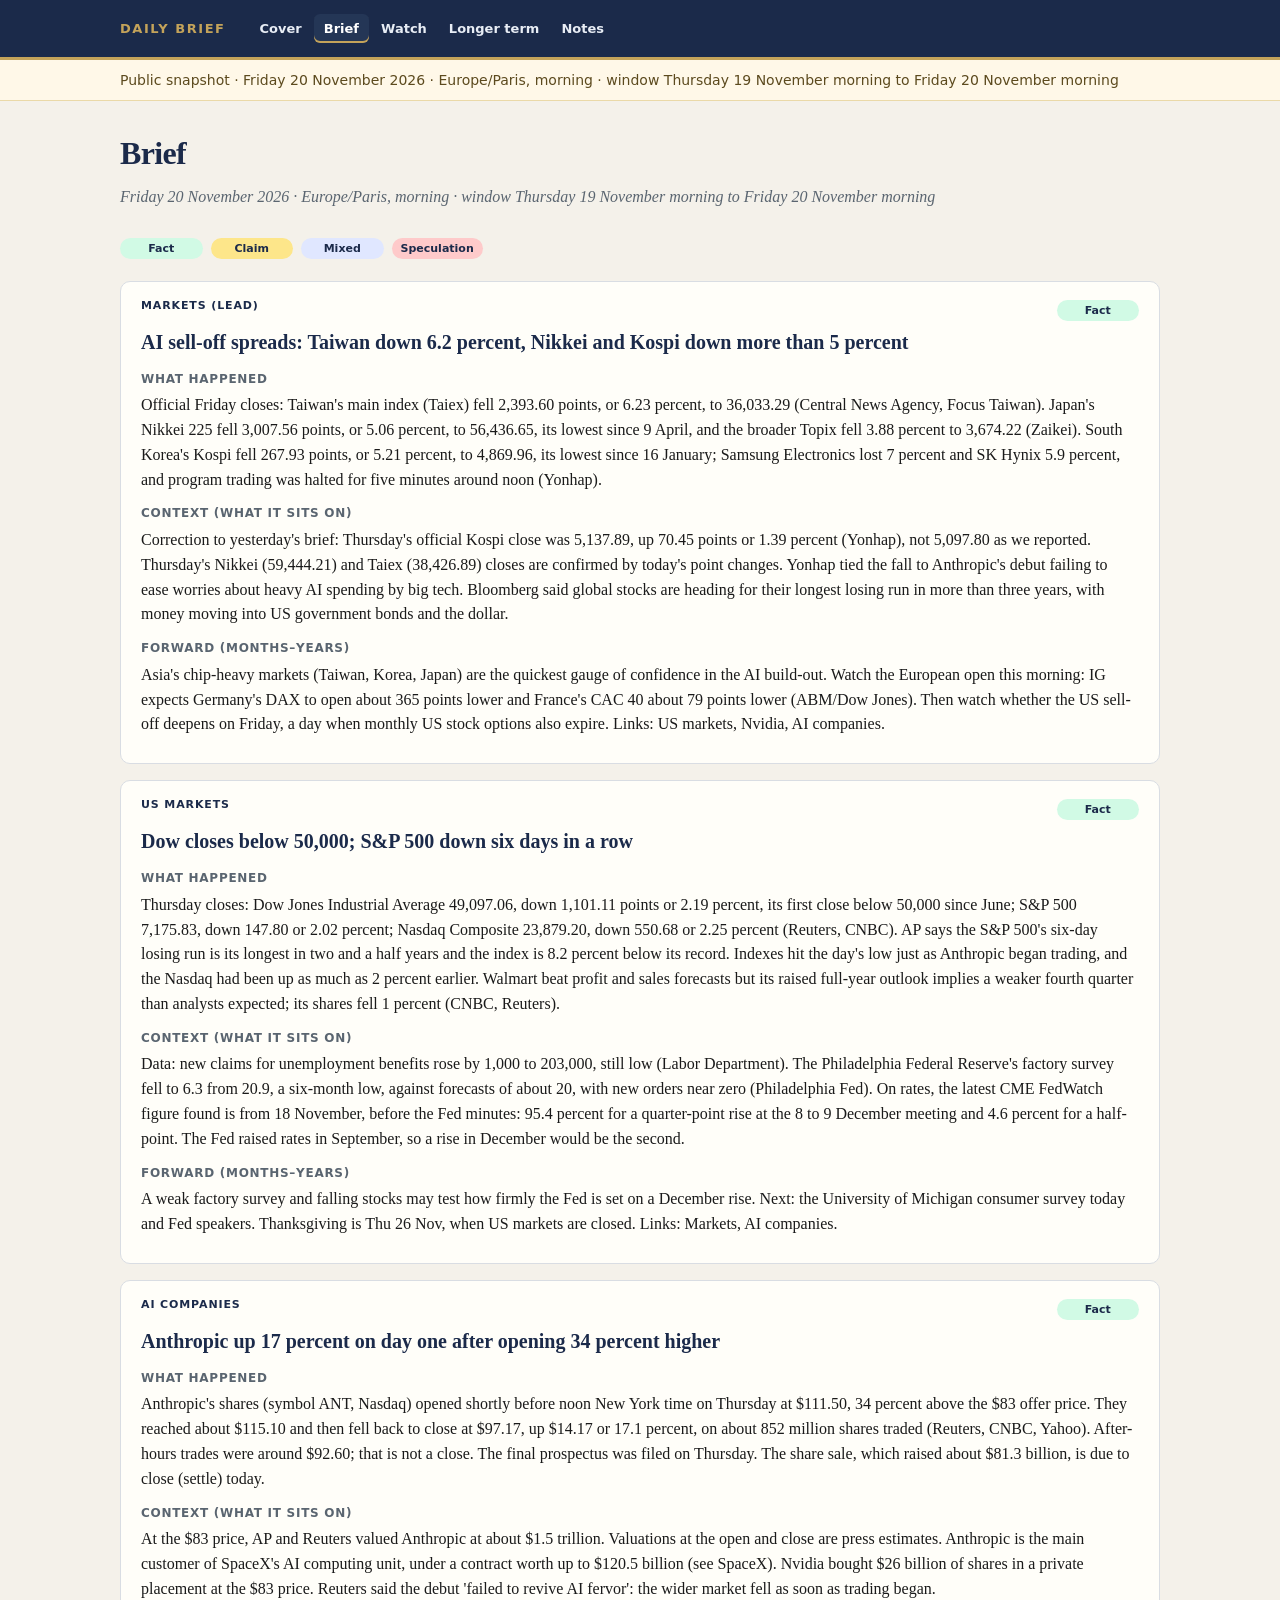
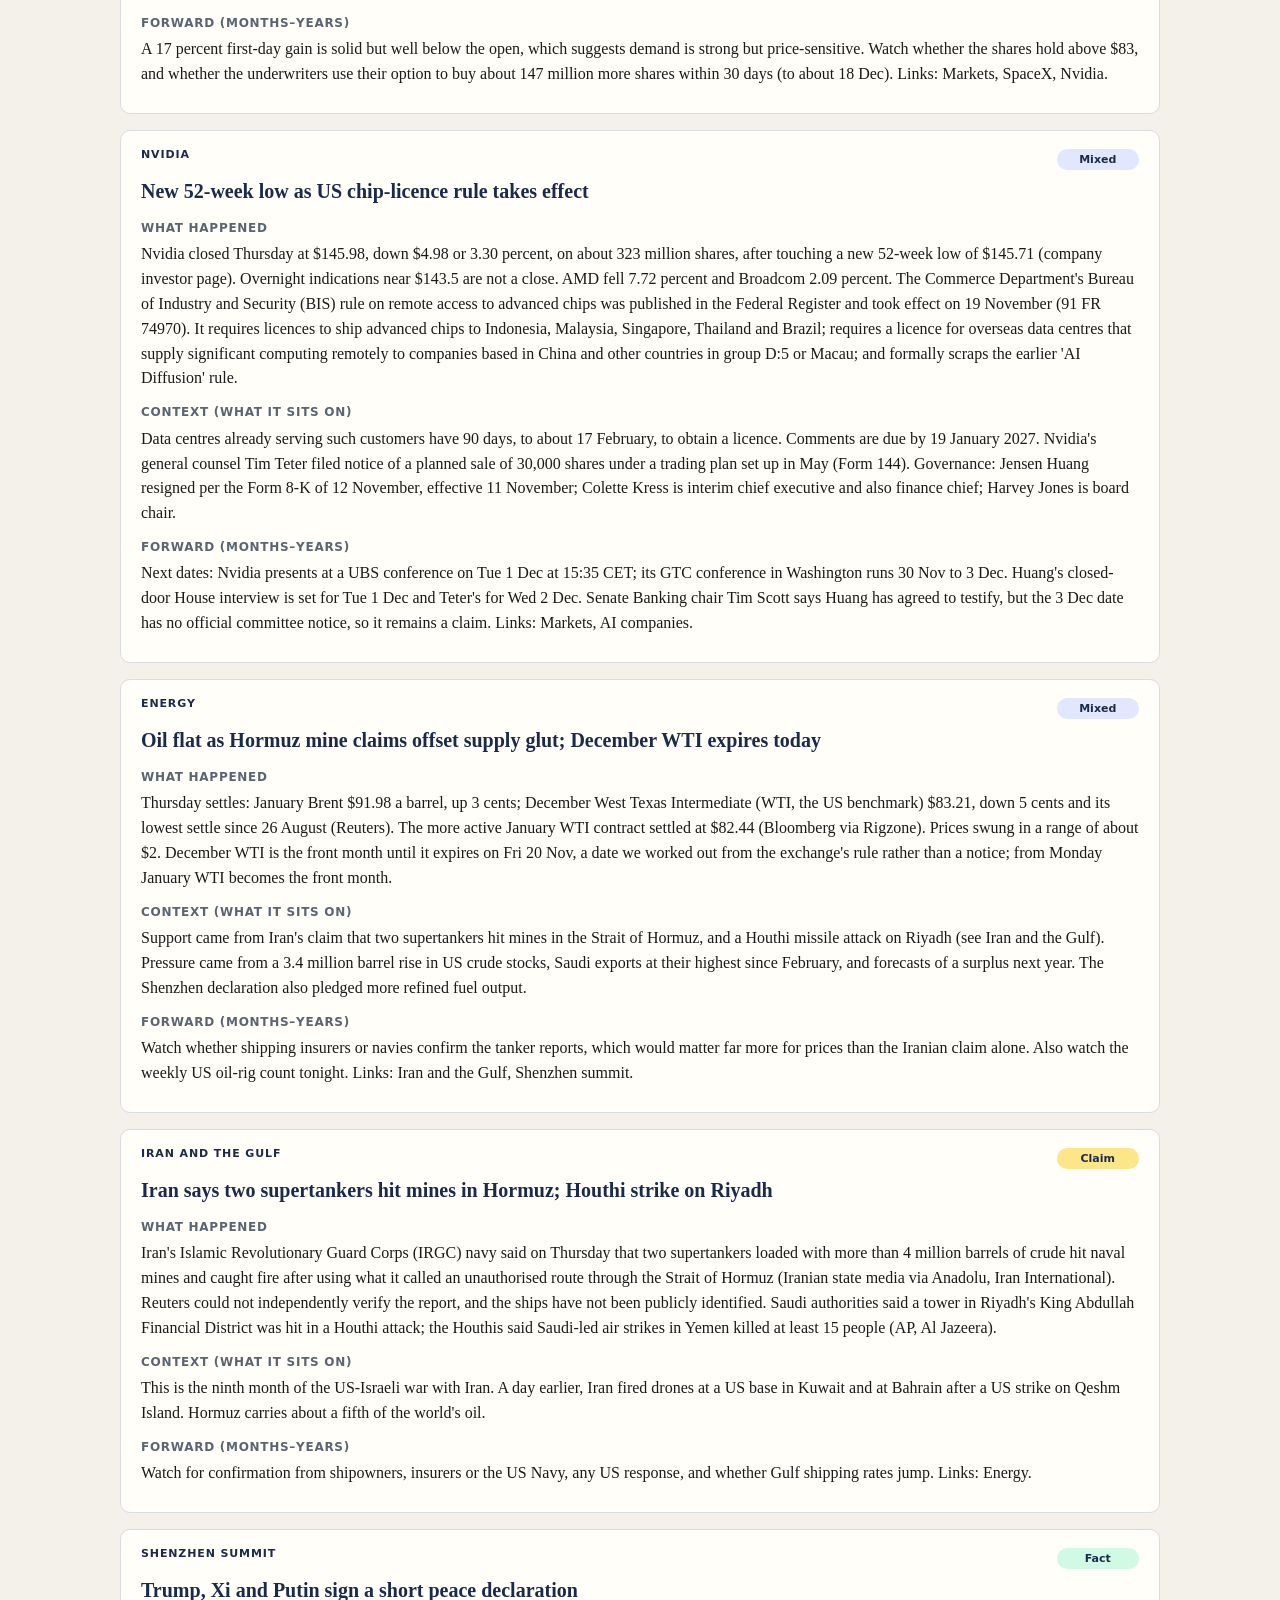
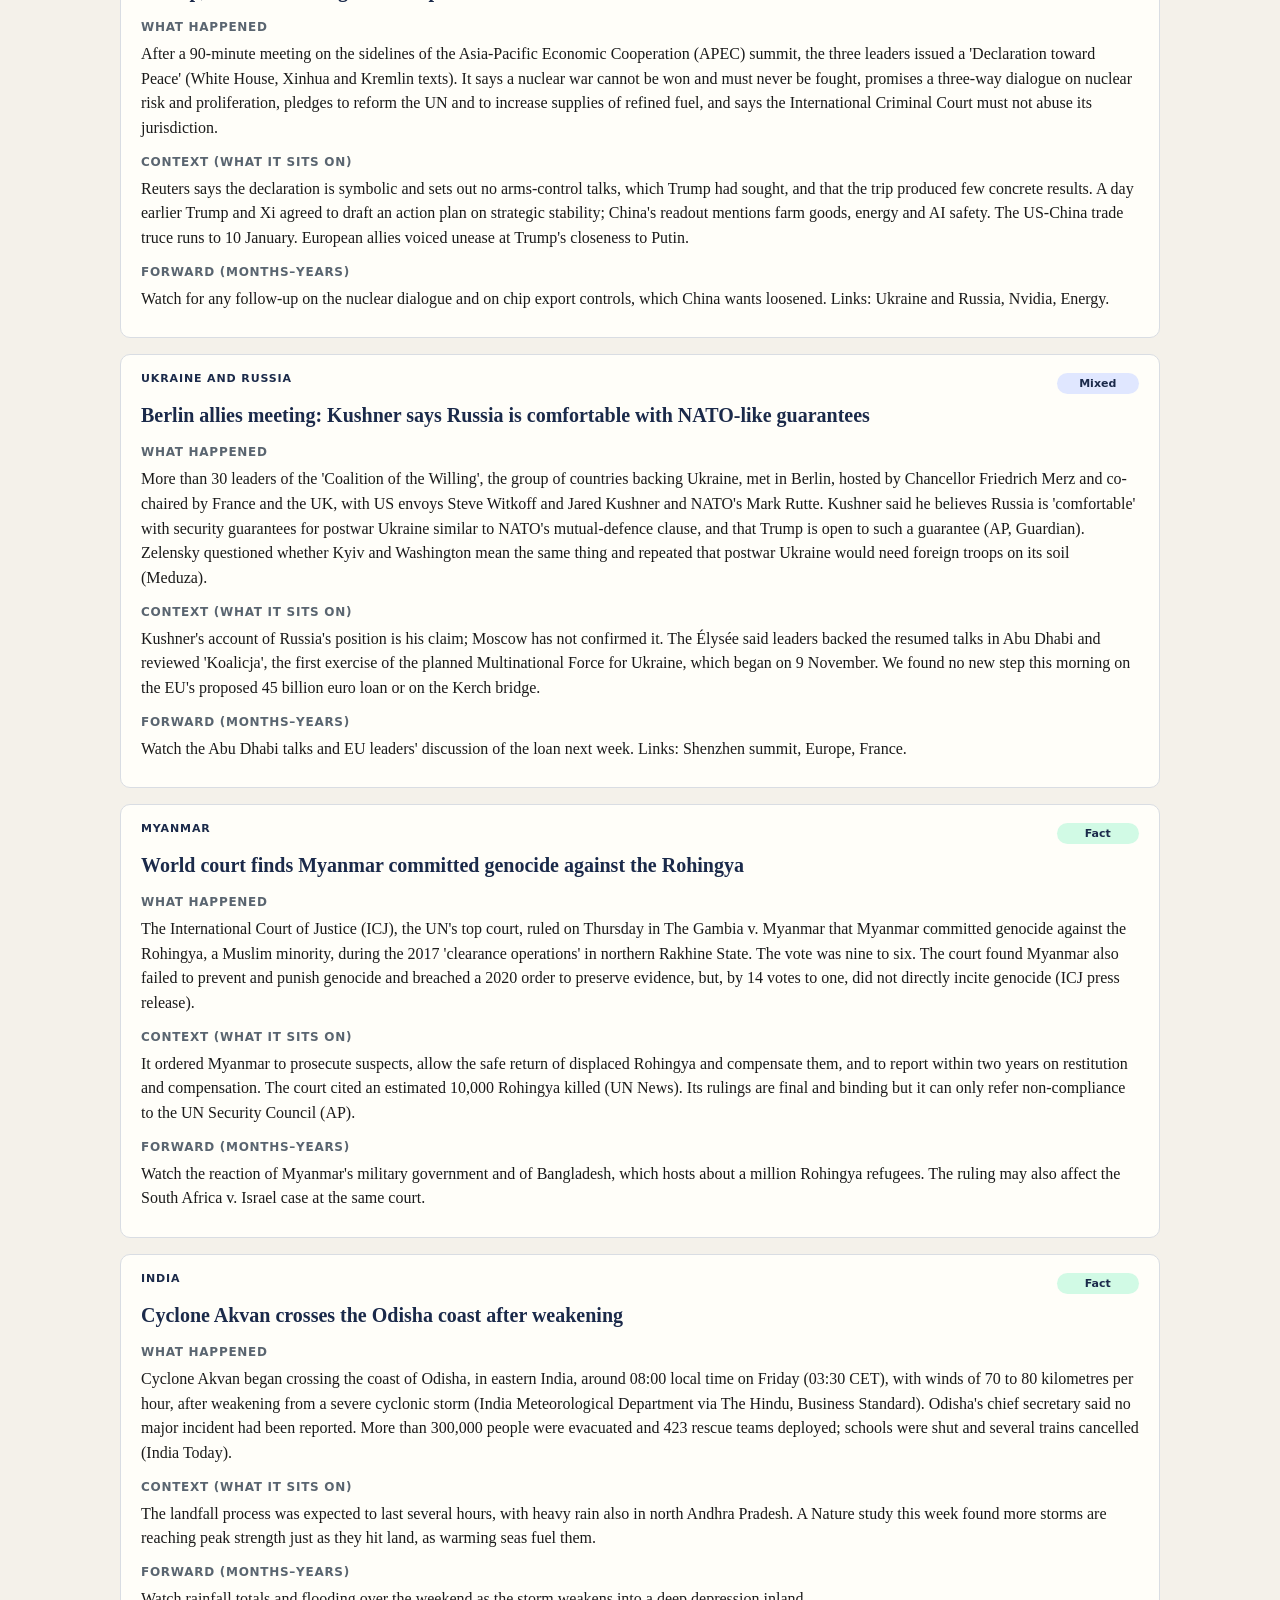
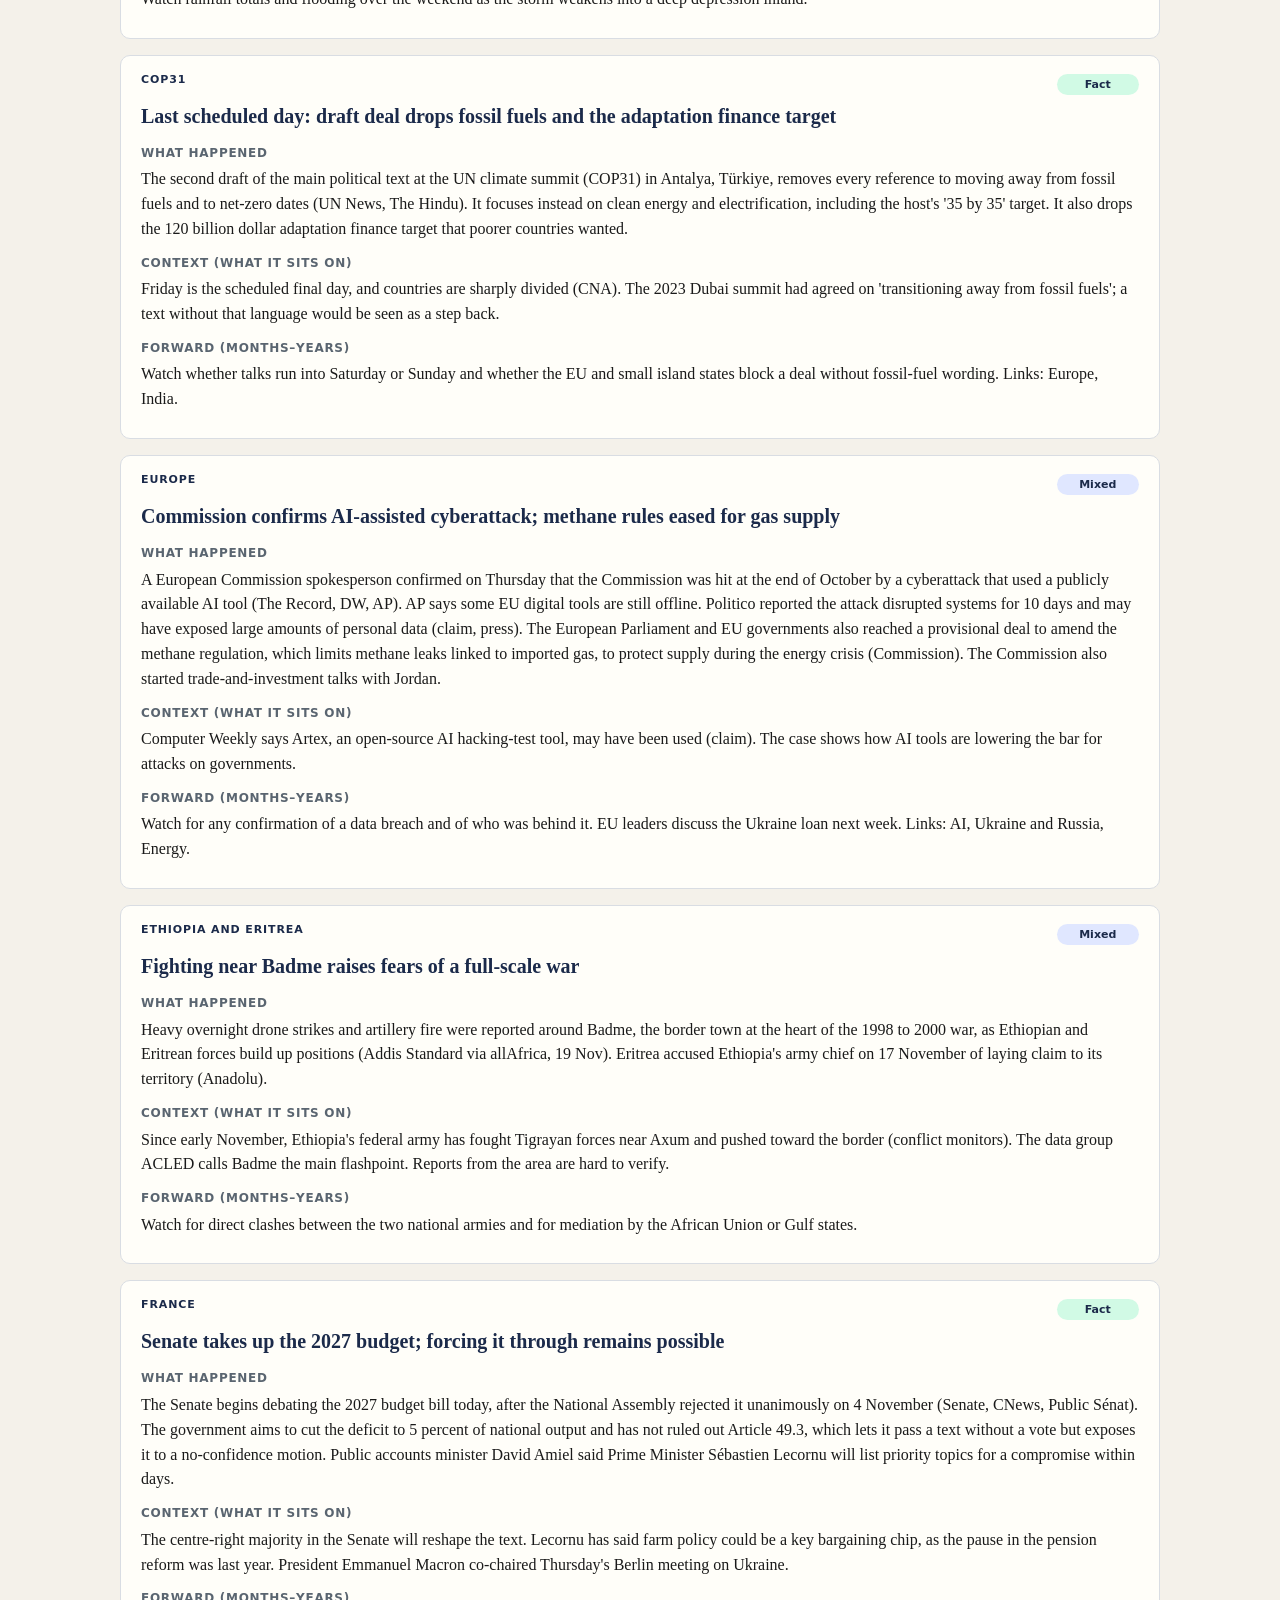
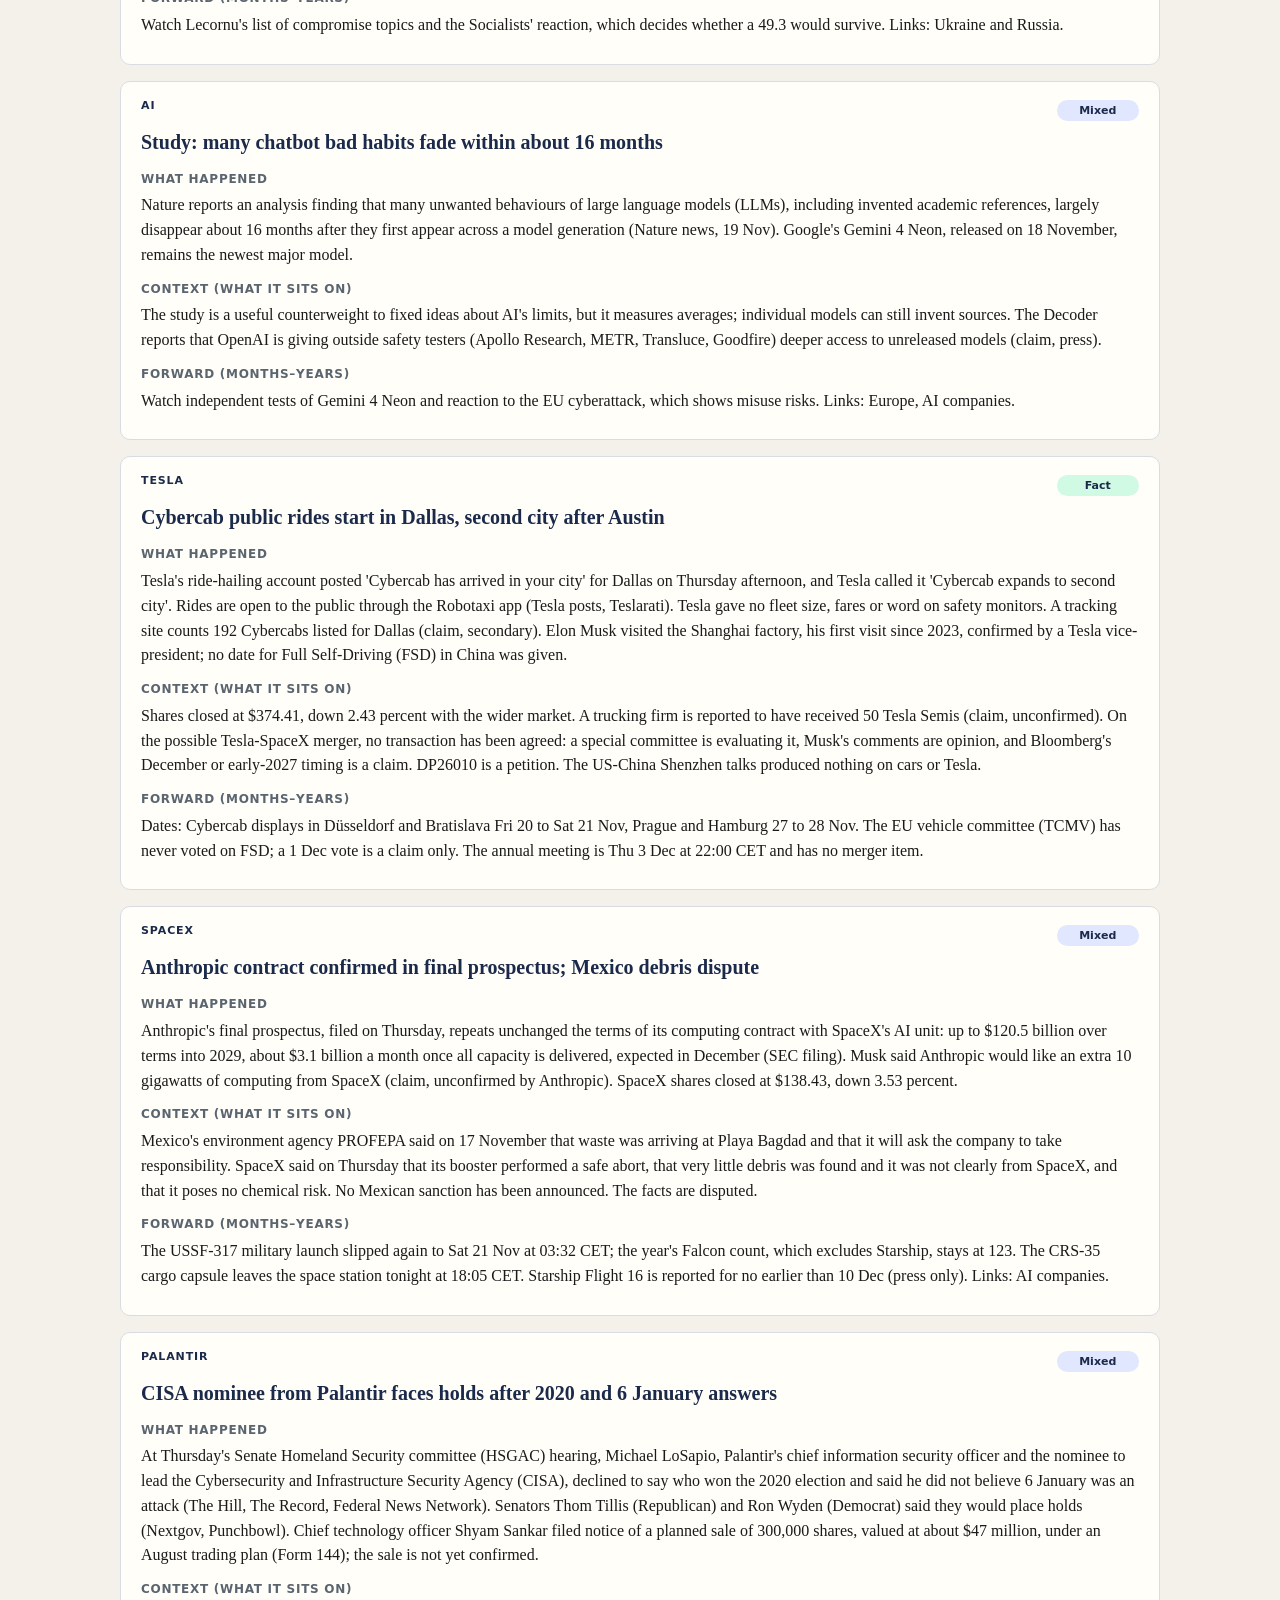
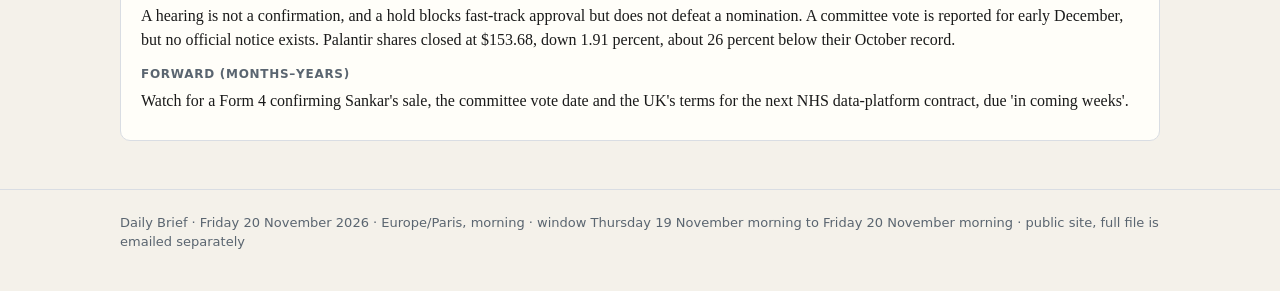
==== commit bdaead4a: "Daily Brief Friday 20 November 2026  ·  Europe/Paris, morning  ·  window Thursday 19 November mornin" ====
--- a/brief.html
+++ b/brief.html
@@ -3,7 +3,7 @@
 <head>
   <meta charset="utf-8">
   <meta name="viewport" content="width=device-width, initial-scale=1">
-  <title>Brief · Daily Brief · Thursday 19 November 2026  ·  Europe/Paris, morning  ·  window Wednesday 18 November morning to Thursday 19 November morning</title>
+  <title>Brief · Daily Brief · Friday 20 November 2026  ·  Europe/Paris, morning  ·  window Thursday 19 November morning to Friday 20 November morning</title>
   <link rel="stylesheet" href="styles.css">
 </head>
 <body>
@@ -13,10 +13,10 @@
       <nav><a href="index.html">Cover</a><a href="brief.html" aria-current="page">Brief</a><a href="watch.html">Watch</a><a href="longer-term.html">Longer term</a><a href="notes.html">Notes</a></nav>
     </div>
   </header>
-  <div class="banner"><div class="wrap">Public snapshot · Thursday 19 November 2026  ·  Europe/Paris, morning  ·  window Wednesday 18 November morning to Thursday 19 November morning</div></div>
+  <div class="banner"><div class="wrap">Public snapshot · Friday 20 November 2026  ·  Europe/Paris, morning  ·  window Thursday 19 November morning to Friday 20 November morning</div></div>
   <main class="wrap">
     <h1>Brief</h1>
-    <p class="lede">Thursday 19 November 2026  ·  Europe/Paris, morning  ·  window Wednesday 18 November morning to Thursday 19 November morning</p>
+    <p class="lede">Friday 20 November 2026  ·  Europe/Paris, morning  ·  window Thursday 19 November morning to Friday 20 November morning</p>
     <div class="legend">
   <span class="status fact">Fact</span>
   <span class="status claim">Claim</span>
@@ -25,278 +25,239 @@
 </div>
 <article class="story">
   <div class="story-head">
-    <div class="kicker">Asian markets (lead)</div>
-    <span class="status fact">Fact</span>
-  </div>
-  <h2>Taiwan plunges 4.4 percent as AI doubts and Fed signals collide</h2>
-  <h3>What happened</h3>
-  <p>Official Thursday closes: Taiwan&#x27;s main index (Taiex) fell 1,768.02 points, or 4.40 percent, to 38,426.89, its seventh-largest points drop on record, on turnover of about 895 billion Taiwan dollars (Taiwan Stock Exchange via Economic Daily News). It fell as low as 38,259.70 during the day and broke below its one-year average. Chip giant TSMC fell 3.45 percent to 2,100 Taiwan dollars, and the smaller-company index fell 7.22 percent. South Korea&#x27;s Kospi rose 30.36 points, or 0.60 percent, to 5,097.80. Japan&#x27;s Nikkei 225 rose 419.93 points, or 0.71 percent, to 59,444.21, while the broader Topix slipped 0.04 percent to 3,822.47.</p>
-  <h3>Context (what it sits on)</h3>
-  <p>Local analysts cited four pressures: Fed minutes pointing to more rate rises, Nvidia&#x27;s slide despite strong results, continued foreign selling and heavy borrowed-money (margin) positions being unwound. Reuters said MSCI&#x27;s emerging Asia index hit its lowest since early April and that money is being moved to make room for Anthropic shares. Wednesday&#x27;s closes in our last brief (Nikkei 59,024.28, Kospi 5,067.44, Taiex 40,194.91) are confirmed by today&#x27;s point changes; no correction needed.</p>
-  <h3>Forward (months–years)</h3>
-  <p>Taiwan is the most AI-heavy major market, so it moves first when investors question AI valuations. Watch whether European chip stocks follow at the open, Anthropic&#x27;s first trade this afternoon and whether Nvidia steadies in New York.</p>
+    <div class="kicker">Markets (lead)</div>
+    <span class="status fact">Fact</span>
+  </div>
+  <h2>AI sell-off spreads: Taiwan down 6.2 percent, Nikkei and Kospi down more than 5 percent</h2>
+  <h3>What happened</h3>
+  <p>Official Friday closes: Taiwan&#x27;s main index (Taiex) fell 2,393.60 points, or 6.23 percent, to 36,033.29 (Central News Agency, Focus Taiwan). Japan&#x27;s Nikkei 225 fell 3,007.56 points, or 5.06 percent, to 56,436.65, its lowest since 9 April, and the broader Topix fell 3.88 percent to 3,674.22 (Zaikei). South Korea&#x27;s Kospi fell 267.93 points, or 5.21 percent, to 4,869.96, its lowest since 16 January; Samsung Electronics lost 7 percent and SK Hynix 5.9 percent, and program trading was halted for five minutes around noon (Yonhap).</p>
+  <h3>Context (what it sits on)</h3>
+  <p>Correction to yesterday&#x27;s brief: Thursday&#x27;s official Kospi close was 5,137.89, up 70.45 points or 1.39 percent (Yonhap), not 5,097.80 as we reported. Thursday&#x27;s Nikkei (59,444.21) and Taiex (38,426.89) closes are confirmed by today&#x27;s point changes. Yonhap tied the fall to Anthropic&#x27;s debut failing to ease worries about heavy AI spending by big tech. Bloomberg said global stocks are heading for their longest losing run in more than three years, with money moving into US government bonds and the dollar.</p>
+  <h3>Forward (months–years)</h3>
+  <p>Asia&#x27;s chip-heavy markets (Taiwan, Korea, Japan) are the quickest gauge of confidence in the AI build-out. Watch the European open this morning: IG expects Germany&#x27;s DAX to open about 365 points lower and France&#x27;s CAC 40 about 79 points lower (ABM/Dow Jones). Then watch whether the US sell-off deepens on Friday, a day when monthly US stock options also expire. Links: US markets, Nvidia, AI companies.</p>
+</article>
+<article class="story">
+  <div class="story-head">
+    <div class="kicker">US markets</div>
+    <span class="status fact">Fact</span>
+  </div>
+  <h2>Dow closes below 50,000; S&amp;P 500 down six days in a row</h2>
+  <h3>What happened</h3>
+  <p>Thursday closes: Dow Jones Industrial Average 49,097.06, down 1,101.11 points or 2.19 percent, its first close below 50,000 since June; S&amp;P 500 7,175.83, down 147.80 or 2.02 percent; Nasdaq Composite 23,879.20, down 550.68 or 2.25 percent (Reuters, CNBC). AP says the S&amp;P 500&#x27;s six-day losing run is its longest in two and a half years and the index is 8.2 percent below its record. Indexes hit the day&#x27;s low just as Anthropic began trading, and the Nasdaq had been up as much as 2 percent earlier. Walmart beat profit and sales forecasts but its raised full-year outlook implies a weaker fourth quarter than analysts expected; its shares fell 1 percent (CNBC, Reuters).</p>
+  <h3>Context (what it sits on)</h3>
+  <p>Data: new claims for unemployment benefits rose by 1,000 to 203,000, still low (Labor Department). The Philadelphia Federal Reserve&#x27;s factory survey fell to 6.3 from 20.9, a six-month low, against forecasts of about 20, with new orders near zero (Philadelphia Fed). On rates, the latest CME FedWatch figure found is from 18 November, before the Fed minutes: 95.4 percent for a quarter-point rise at the 8 to 9 December meeting and 4.6 percent for a half-point. The Fed raised rates in September, so a rise in December would be the second.</p>
+  <h3>Forward (months–years)</h3>
+  <p>A weak factory survey and falling stocks may test how firmly the Fed is set on a December rise. Next: the University of Michigan consumer survey today and Fed speakers. Thanksgiving is Thu 26 Nov, when US markets are closed. Links: Markets, AI companies.</p>
 </article>
 <article class="story">
   <div class="story-head">
     <div class="kicker">AI companies</div>
     <span class="status fact">Fact</span>
   </div>
-  <h2>Anthropic prices record listing above range; first trade today</h2>
-  <h3>What happened</h3>
-  <p>Anthropic said on Wednesday it priced its initial public offering (IPO) at $83 a share, above the $70 to $78 range. The offering is 980 million Class A shares: 956,351,354 sold by Anthropic and 23,648,646 by existing shareholders, with underwriters holding an option to buy up to 147 million more (company release). The total offering is about $81.3 billion. Anthropic itself receives about $79.4 billion before fees, and the rest goes to the selling shareholders. AP and Reuters put the valuation at about $1.5 trillion, the largest IPO on record, ahead of SpaceX&#x27;s. A filing late on Wednesday registered about 178 million extra shares at $83.</p>
-  <h3>Context (what it sits on)</h3>
-  <p>The $81.3 billion is money raised, not the company&#x27;s value. Shares are due to begin trading on Nasdaq under the symbol ANT at about 15:30 CET today, and the sale is due to close on Fri 20 Nov; neither has happened yet. The final prospectus is not yet filed. Anthropic is also a major customer of SpaceX&#x27;s AI computing unit (see SpaceX).</p>
-  <h3>Forward (months–years)</h3>
-  <p>The first trade is the market&#x27;s verdict on frontier AI developers that are still spending heavily. A strong debut could pull money from chip stocks in the short run, which may already be happening in Asia. Watch the opening price, how it closes against $83, and any underwriter option exercise within 30 days.</p>
+  <h2>Anthropic up 17 percent on day one after opening 34 percent higher</h2>
+  <h3>What happened</h3>
+  <p>Anthropic&#x27;s shares (symbol ANT, Nasdaq) opened shortly before noon New York time on Thursday at $111.50, 34 percent above the $83 offer price. They reached about $115.10 and then fell back to close at $97.17, up $14.17 or 17.1 percent, on about 852 million shares traded (Reuters, CNBC, Yahoo). After-hours trades were around $92.60; that is not a close. The final prospectus was filed on Thursday. The share sale, which raised about $81.3 billion, is due to close (settle) today.</p>
+  <h3>Context (what it sits on)</h3>
+  <p>At the $83 price, AP and Reuters valued Anthropic at about $1.5 trillion. Valuations at the open and close are press estimates. Anthropic is the main customer of SpaceX&#x27;s AI computing unit, under a contract worth up to $120.5 billion (see SpaceX). Nvidia bought $26 billion of shares in a private placement at the $83 price. Reuters said the debut &#x27;failed to revive AI fervor&#x27;: the wider market fell as soon as trading began.</p>
+  <h3>Forward (months–years)</h3>
+  <p>A 17 percent first-day gain is solid but well below the open, which suggests demand is strong but price-sensitive. Watch whether the shares hold above $83, and whether the underwriters use their option to buy about 147 million more shares within 30 days (to about 18 Dec). Links: Markets, SpaceX, Nvidia.</p>
 </article>
 <article class="story">
   <div class="story-head">
     <div class="kicker">Nvidia</div>
     <span class="status mixed">Mixed</span>
   </div>
-  <h2>Results bounce fades; analysts trim targets</h2>
-  <h3>What happened</h3>
-  <p>Nvidia closed Wednesday&#x27;s regular session at $150.96, down $4.50 or 2.90 percent, on about 345 million shares, roughly twice normal (company investor page). It opened at $159.19 and gave back the whole after-hours rise that followed Tuesday&#x27;s results. Chip rivals rose: AMD 5.31 percent to $530.14 and Broadcom 3.64 percent to $354.05. Nvidia&#x27;s after-hours and overnight prices (about $152) are not a close.</p>
-  <h3>Context (what it sits on)</h3>
-  <p>Several banks cut price targets while raising earnings forecasts. LSEG says the average target fell to about $252 from about $266 (claims of analysts). At a staff meeting on Wednesday, interim chief executive and finance chief Colette Kress reportedly said pay reviews would be moved up to December (claim, press reports; the company declined to comment). Jensen Huang resigned per the Form 8-K of 12 November, effective 11 November. Harvey Jones is board chair.</p>
-  <h3>Forward (months–years)</h3>
-  <p>Investors are pricing smaller rewards for strong growth, in part because of China export curbs and leadership uncertainty. The Commerce Department&#x27;s rule on remote access to advanced chips is scheduled for the Federal Register today, taking effect on publication. Huang&#x27;s House interviews are fixed for Tue 1 Dec. A Senate Banking appearance on Thu 3 Dec is a claim from the chair&#x27;s spokesperson.</p>
-</article>
-<article class="story">
-  <div class="story-head">
-    <div class="kicker">US markets</div>
-    <span class="status fact">Fact</span>
-  </div>
-  <h2>Fed minutes signal more rate rises; S&amp;P down five days</h2>
-  <h3>What happened</h3>
-  <p>Wednesday closes: Dow Jones Industrial Average 50,198.17, down 561.25 points or 1.11 percent; S&amp;P 500 7,323.63, down 0.23 percent and a fifth straight fall, its longest losing run since June; Nasdaq Composite 24,429.88, up 0.42 percent (AP, CNBC, Yahoo). Minutes of the Federal Reserve&#x27;s 27 to 28 October meeting, released Wednesday, said almost all officials judged that further rate rises would likely be appropriate, with a couple floating a half-point move in December (Federal Reserve, CNBC).</p>
-  <h3>Context (what it sits on)</h3>
-  <p>The Fed held its rate at 3.75 to 4 percent in October, with two dissents in favour of a rise. Officials called AI-related demand a material inflation risk and worried about opaque AI debt. Governor Christopher Waller repeated on CNBC that he favours a half-point rise. CME FedWatch put a quarter-point rise in December at 95.4 percent and a half-point at 4.6 percent in an 18 November snapshot taken before the minutes. The Fed raised rates in September, so a rise in December would be the second.</p>
-  <h3>Forward (months–years)</h3>
-  <p>Today: weekly jobless claims and the Philadelphia Fed factory survey at 14:30 CET, and Walmart results before the US open. Separately, the Associated Press called Alaska&#x27;s Senate race for Democrat Mary Peltola over Republican Dan Sullivan on Tuesday. That gives Democrats 56 seats in the Senate from January (Roll Call count).</p>
+  <h2>New 52-week low as US chip-licence rule takes effect</h2>
+  <h3>What happened</h3>
+  <p>Nvidia closed Thursday at $145.98, down $4.98 or 3.30 percent, on about 323 million shares, after touching a new 52-week low of $145.71 (company investor page). Overnight indications near $143.5 are not a close. AMD fell 7.72 percent and Broadcom 2.09 percent. The Commerce Department&#x27;s Bureau of Industry and Security (BIS) rule on remote access to advanced chips was published in the Federal Register and took effect on 19 November (91 FR 74970). It requires licences to ship advanced chips to Indonesia, Malaysia, Singapore, Thailand and Brazil; requires a licence for overseas data centres that supply significant computing remotely to companies based in China and other countries in group D:5 or Macau; and formally scraps the earlier &#x27;AI Diffusion&#x27; rule.</p>
+  <h3>Context (what it sits on)</h3>
+  <p>Data centres already serving such customers have 90 days, to about 17 February, to obtain a licence. Comments are due by 19 January 2027. Nvidia&#x27;s general counsel Tim Teter filed notice of a planned sale of 30,000 shares under a trading plan set up in May (Form 144). Governance: Jensen Huang resigned per the Form 8-K of 12 November, effective 11 November; Colette Kress is interim chief executive and also finance chief; Harvey Jones is board chair.</p>
+  <h3>Forward (months–years)</h3>
+  <p>Next dates: Nvidia presents at a UBS conference on Tue 1 Dec at 15:35 CET; its GTC conference in Washington runs 30 Nov to 3 Dec. Huang&#x27;s closed-door House interview is set for Tue 1 Dec and Teter&#x27;s for Wed 2 Dec. Senate Banking chair Tim Scott says Huang has agreed to testify, but the 3 Dec date has no official committee notice, so it remains a claim. Links: Markets, AI companies.</p>
 </article>
 <article class="story">
   <div class="story-head">
     <div class="kicker">Energy</div>
-    <span class="status fact">Fact</span>
-  </div>
-  <h2>Big US stock build pushes oil lower</h2>
-  <h3>What happened</h3>
-  <p>Wednesday settles: January Brent fell $1.19, or 1.28 percent, to $91.95 a barrel; December West Texas Intermediate (WTI), the US benchmark, fell $2.75, or 3.2 percent, to $83.26, its lowest since 26 August (Reuters, Xinhua, DTN). The Energy Information Administration (EIA) said US crude stocks rose 3.4 million barrels to 417.8 million in the week to 13 November, against a Reuters poll forecast of 58,000 barrels. Gasoline stocks rose 5.2 million barrels and distillates 1.6 million.</p>
-  <h3>Context (what it sits on)</h3>
-  <p>The gap between January Brent and December WTI widened to about $8.93, as high tanker costs make US exports less attractive. Both benchmarks are down about 20 percent this month as Gulf exports recover. December WTI is the front month until it expires on Fri 20 Nov; January WTI then becomes the reference.</p>
-  <h3>Forward (months–years)</h3>
-  <p>Iranian attacks on Gulf states (see Iran and the Gulf) are the main upside risk; inventories and the contract roll are the near-term drivers. Lower fuel prices ease inflation, but Fed officials say that alone will not stop them raising rates.</p>
-</article>
-<article class="story">
-  <div class="story-head">
-    <div class="kicker">APEC summit in Shenzhen</div>
-    <span class="status mixed">Mixed</span>
-  </div>
-  <h2>Trump meets Xi and Putin; three-way talks pending</h2>
-  <h3>What happened</h3>
-  <p>Trump and Xi met for over an hour at a resort in Shenzhen on Thursday on the sidelines of the Asia-Pacific Economic Cooperation (APEC) summit, their third meeting this year (Reuters, CNA, Xinhua). Trump said a Board of Trade set up in May had brought balance to a lopsided relationship. Xi said ties were stable and improving. Trump also met Putin for about 35 to 40 minutes; Kremlin aide Yuri Ushakov said Ukraine was the main topic and the meeting went very well (claim).</p>
-  <h3>Context (what it sits on)</h3>
-  <p>No trade, chip or Ukraine agreement was announced as of this morning. The US-China trade truce expires on 10 January. US limits on AI chip sales to China and Chinese controls on critical mineral exports are the main disputes. Xi pledged $20 million for APEC cooperation. Elon Musk was in the US delegation; no Tesla driver-assistance approval in China came out of it.</p>
-  <h3>Forward (months–years)</h3>
-  <p>The first three-way meeting of the US, Chinese and Russian leaders is due later today. AP expects nuclear arms control, Ukraine and Iran to top the agenda. Analysts expect no major deals (Reuters). Watch for any joint statement and any change to chip export policy.</p>
+    <span class="status mixed">Mixed</span>
+  </div>
+  <h2>Oil flat as Hormuz mine claims offset supply glut; December WTI expires today</h2>
+  <h3>What happened</h3>
+  <p>Thursday settles: January Brent $91.98 a barrel, up 3 cents; December West Texas Intermediate (WTI, the US benchmark) $83.21, down 5 cents and its lowest settle since 26 August (Reuters). The more active January WTI contract settled at $82.44 (Bloomberg via Rigzone). Prices swung in a range of about $2. December WTI is the front month until it expires on Fri 20 Nov, a date we worked out from the exchange&#x27;s rule rather than a notice; from Monday January WTI becomes the front month.</p>
+  <h3>Context (what it sits on)</h3>
+  <p>Support came from Iran&#x27;s claim that two supertankers hit mines in the Strait of Hormuz, and a Houthi missile attack on Riyadh (see Iran and the Gulf). Pressure came from a 3.4 million barrel rise in US crude stocks, Saudi exports at their highest since February, and forecasts of a surplus next year. The Shenzhen declaration also pledged more refined fuel output.</p>
+  <h3>Forward (months–years)</h3>
+  <p>Watch whether shipping insurers or navies confirm the tanker reports, which would matter far more for prices than the Iranian claim alone. Also watch the weekly US oil-rig count tonight. Links: Iran and the Gulf, Shenzhen summit.</p>
+</article>
+<article class="story">
+  <div class="story-head">
+    <div class="kicker">Iran and the Gulf</div>
+    <span class="status claim">Claim</span>
+  </div>
+  <h2>Iran says two supertankers hit mines in Hormuz; Houthi strike on Riyadh</h2>
+  <h3>What happened</h3>
+  <p>Iran&#x27;s Islamic Revolutionary Guard Corps (IRGC) navy said on Thursday that two supertankers loaded with more than 4 million barrels of crude hit naval mines and caught fire after using what it called an unauthorised route through the Strait of Hormuz (Iranian state media via Anadolu, Iran International). Reuters could not independently verify the report, and the ships have not been publicly identified. Saudi authorities said a tower in Riyadh&#x27;s King Abdullah Financial District was hit in a Houthi attack; the Houthis said Saudi-led air strikes in Yemen killed at least 15 people (AP, Al Jazeera).</p>
+  <h3>Context (what it sits on)</h3>
+  <p>This is the ninth month of the US-Israeli war with Iran. A day earlier, Iran fired drones at a US base in Kuwait and at Bahrain after a US strike on Qeshm Island. Hormuz carries about a fifth of the world&#x27;s oil.</p>
+  <h3>Forward (months–years)</h3>
+  <p>Watch for confirmation from shipowners, insurers or the US Navy, any US response, and whether Gulf shipping rates jump. Links: Energy.</p>
+</article>
+<article class="story">
+  <div class="story-head">
+    <div class="kicker">Shenzhen summit</div>
+    <span class="status fact">Fact</span>
+  </div>
+  <h2>Trump, Xi and Putin sign a short peace declaration</h2>
+  <h3>What happened</h3>
+  <p>After a 90-minute meeting on the sidelines of the Asia-Pacific Economic Cooperation (APEC) summit, the three leaders issued a &#x27;Declaration toward Peace&#x27; (White House, Xinhua and Kremlin texts). It says a nuclear war cannot be won and must never be fought, promises a three-way dialogue on nuclear risk and proliferation, pledges to reform the UN and to increase supplies of refined fuel, and says the International Criminal Court must not abuse its jurisdiction.</p>
+  <h3>Context (what it sits on)</h3>
+  <p>Reuters says the declaration is symbolic and sets out no arms-control talks, which Trump had sought, and that the trip produced few concrete results. A day earlier Trump and Xi agreed to draft an action plan on strategic stability; China&#x27;s readout mentions farm goods, energy and AI safety. The US-China trade truce runs to 10 January. European allies voiced unease at Trump&#x27;s closeness to Putin.</p>
+  <h3>Forward (months–years)</h3>
+  <p>Watch for any follow-up on the nuclear dialogue and on chip export controls, which China wants loosened. Links: Ukraine and Russia, Nvidia, Energy.</p>
 </article>
 <article class="story">
   <div class="story-head">
     <div class="kicker">Ukraine and Russia</div>
     <span class="status mixed">Mixed</span>
   </div>
-  <h2>Kerch bridge hit again; Moscow targets the Netherlands</h2>
-  <h3>What happened</h3>
-  <p>Crimea&#x27;s Moscow-installed head Sergei Aksyonov said the Kerch bridge was attacked again on Wednesday and traffic was halted; the BBC reports it is the third attack this week. Destinus, a Dutch-headquartered start-up, confirmed its Ruta cruise missiles were the only foreign-made weapons used in Tuesday&#x27;s strike, which brought down a road section. Russia&#x27;s embassy in The Hague asked whether the Netherlands was &#x27;openly joining the conflict&#x27; (Guardian, Reuters). Ukraine also hit two refineries in Russia&#x27;s Krasnodar region, and a Russian strike on Odesa killed four.</p>
-  <h3>Context (what it sits on)</h3>
-  <p>US envoys Steve Witkoff and Jared Kushner are expected in Berlin today for talks with Chancellor Friedrich Merz and the &#x27;Coalition of the Willing&#x27; of about 36 countries backing Ukraine, on post-war security guarantees. President Volodymyr Zelensky says he wants more air defence and help for the power grid.</p>
-  <h3>Forward (months–years)</h3>
-  <p>Russia&#x27;s warning raises the stakes for European arms makers whose weapons are used inside Russian-held territory. Watch the Berlin outcome against what Trump and Putin say after Shenzhen.</p>
+  <h2>Berlin allies meeting: Kushner says Russia is comfortable with NATO-like guarantees</h2>
+  <h3>What happened</h3>
+  <p>More than 30 leaders of the &#x27;Coalition of the Willing&#x27;, the group of countries backing Ukraine, met in Berlin, hosted by Chancellor Friedrich Merz and co-chaired by France and the UK, with US envoys Steve Witkoff and Jared Kushner and NATO&#x27;s Mark Rutte. Kushner said he believes Russia is &#x27;comfortable&#x27; with security guarantees for postwar Ukraine similar to NATO&#x27;s mutual-defence clause, and that Trump is open to such a guarantee (AP, Guardian). Zelensky questioned whether Kyiv and Washington mean the same thing and repeated that postwar Ukraine would need foreign troops on its soil (Meduza).</p>
+  <h3>Context (what it sits on)</h3>
+  <p>Kushner&#x27;s account of Russia&#x27;s position is his claim; Moscow has not confirmed it. The Élysée said leaders backed the resumed talks in Abu Dhabi and reviewed &#x27;Koalicja&#x27;, the first exercise of the planned Multinational Force for Ukraine, which began on 9 November. We found no new step this morning on the EU&#x27;s proposed 45 billion euro loan or on the Kerch bridge.</p>
+  <h3>Forward (months–years)</h3>
+  <p>Watch the Abu Dhabi talks and EU leaders&#x27; discussion of the loan next week. Links: Shenzhen summit, Europe, France.</p>
+</article>
+<article class="story">
+  <div class="story-head">
+    <div class="kicker">Myanmar</div>
+    <span class="status fact">Fact</span>
+  </div>
+  <h2>World court finds Myanmar committed genocide against the Rohingya</h2>
+  <h3>What happened</h3>
+  <p>The International Court of Justice (ICJ), the UN&#x27;s top court, ruled on Thursday in The Gambia v. Myanmar that Myanmar committed genocide against the Rohingya, a Muslim minority, during the 2017 &#x27;clearance operations&#x27; in northern Rakhine State. The vote was nine to six. The court found Myanmar also failed to prevent and punish genocide and breached a 2020 order to preserve evidence, but, by 14 votes to one, did not directly incite genocide (ICJ press release).</p>
+  <h3>Context (what it sits on)</h3>
+  <p>It ordered Myanmar to prosecute suspects, allow the safe return of displaced Rohingya and compensate them, and to report within two years on restitution and compensation. The court cited an estimated 10,000 Rohingya killed (UN News). Its rulings are final and binding but it can only refer non-compliance to the UN Security Council (AP).</p>
+  <h3>Forward (months–years)</h3>
+  <p>Watch the reaction of Myanmar&#x27;s military government and of Bangladesh, which hosts about a million Rohingya refugees. The ruling may also affect the South Africa v. Israel case at the same court.</p>
+</article>
+<article class="story">
+  <div class="story-head">
+    <div class="kicker">India</div>
+    <span class="status fact">Fact</span>
+  </div>
+  <h2>Cyclone Akvan crosses the Odisha coast after weakening</h2>
+  <h3>What happened</h3>
+  <p>Cyclone Akvan began crossing the coast of Odisha, in eastern India, around 08:00 local time on Friday (03:30 CET), with winds of 70 to 80 kilometres per hour, after weakening from a severe cyclonic storm (India Meteorological Department via The Hindu, Business Standard). Odisha&#x27;s chief secretary said no major incident had been reported. More than 300,000 people were evacuated and 423 rescue teams deployed; schools were shut and several trains cancelled (India Today).</p>
+  <h3>Context (what it sits on)</h3>
+  <p>The landfall process was expected to last several hours, with heavy rain also in north Andhra Pradesh. A Nature study this week found more storms are reaching peak strength just as they hit land, as warming seas fuel them.</p>
+  <h3>Forward (months–years)</h3>
+  <p>Watch rainfall totals and flooding over the weekend as the storm weakens into a deep depression inland.</p>
+</article>
+<article class="story">
+  <div class="story-head">
+    <div class="kicker">COP31</div>
+    <span class="status fact">Fact</span>
+  </div>
+  <h2>Last scheduled day: draft deal drops fossil fuels and the adaptation finance target</h2>
+  <h3>What happened</h3>
+  <p>The second draft of the main political text at the UN climate summit (COP31) in Antalya, Türkiye, removes every reference to moving away from fossil fuels and to net-zero dates (UN News, The Hindu). It focuses instead on clean energy and electrification, including the host&#x27;s &#x27;35 by 35&#x27; target. It also drops the 120 billion dollar adaptation finance target that poorer countries wanted.</p>
+  <h3>Context (what it sits on)</h3>
+  <p>Friday is the scheduled final day, and countries are sharply divided (CNA). The 2023 Dubai summit had agreed on &#x27;transitioning away from fossil fuels&#x27;; a text without that language would be seen as a step back.</p>
+  <h3>Forward (months–years)</h3>
+  <p>Watch whether talks run into Saturday or Sunday and whether the EU and small island states block a deal without fossil-fuel wording. Links: Europe, India.</p>
 </article>
 <article class="story">
   <div class="story-head">
     <div class="kicker">Europe</div>
-    <span class="status fact">Fact</span>
-  </div>
-  <h2>Commission proposes 45 billion euro loan for Ukraine</h2>
-  <h3>What happened</h3>
-  <p>The European Commission proposed on Wednesday up to 45 billion euros in extra support for Ukraine in 2027, covering about two-thirds of an estimated 70 billion euro budget gap (Commission, Reuters). Commission President Ursula von der Leyen said Ukraine would repay only once Russia pays reparations. The Commission also welcomed a provisional deal between Parliament and member governments on faster permits for power grids and clean-energy projects.</p>
-  <h3>Context (what it sits on)</h3>
-  <p>The loan needs member governments&#x27; approval; leaders discuss it next week. It follows Tuesday&#x27;s autumn forecast, which put EU inflation above 3 percent this year.</p>
-  <h3>Forward (months–years)</h3>
-  <p>Watch for opposition from Hungary or others and how the loan is funded, both of which decide whether it can be agreed before Ukraine&#x27;s money runs short.</p>
-</article>
-<article class="story">
-  <div class="story-head">
-    <div class="kicker">Iran and the Gulf</div>
-    <span class="status mixed">Mixed</span>
-  </div>
-  <h2>Iran hits Kuwait and Bahrain after US strike</h2>
-  <h3>What happened</h3>
-  <p>Iran&#x27;s army said it targeted Ali Al Salem air base in Kuwait, which hosts US forces, and launched several attacks on Bahrain on Wednesday, after US jets struck a Revolutionary Guards missile site on Qeshm Island in the Strait of Hormuz on Tuesday (AFP, BBC, LA Times). It was the first drone attack on Kuwait in about two months. Kuwait and Bahrain said they intercepted the drones. US Central Command said no American personnel were hurt this week.</p>
-  <h3>Context (what it sits on)</h3>
-  <p>Mediation by Oman and Qatar has shown no breakthrough. Iran&#x27;s army chief vowed a &#x27;more crushing&#x27; response to any new US attack (claim).</p>
-  <h3>Forward (months–years)</h3>
-  <p>Further attacks would test the oil market&#x27;s calm. Watch whether Gulf shipping or oil sites are hit and whether the three-way Shenzhen meeting addresses Iran.</p>
-</article>
-<article class="story">
-  <div class="story-head">
-    <div class="kicker">Myanmar</div>
-    <span class="status fact">Fact</span>
-  </div>
-  <h2>World court rules today on Rohingya genocide case</h2>
-  <h3>What happened</h3>
-  <p>The International Court of Justice (ICJ), the UN&#x27;s top court, reads its judgment at 10:00 CET today in the case brought by The Gambia accusing Myanmar of genocide against the Rohingya, a mostly Muslim minority, with 11 states intervening (ICJ notice). The ruling has not been delivered yet.</p>
-  <h3>Context (what it sits on)</h3>
-  <p>The case followed the army&#x27;s 2017 crackdown that drove more than 700,000 Rohingya into Bangladesh. To find genocide, the court must find intent to destroy the group in whole or in part. Its rulings are final and binding, but it cannot enforce them (AP).</p>
-  <h3>Forward (months–years)</h3>
-  <p>It is the first full genocide judgment in years and is being watched for its bearing on other cases, including South Africa&#x27;s case against Israel over Gaza.</p>
-</article>
-<article class="story">
-  <div class="story-head">
-    <div class="kicker">India</div>
-    <span class="status fact">Fact</span>
-  </div>
-  <h2>Cyclone Akvan heads for Odisha</h2>
-  <h3>What happened</h3>
-  <p>The India Meteorological Department (IMD) says severe cyclonic storm Akvan is moving north over the Bay of Bengal at about 12 km/h and should cross the coast between Narsapur in Andhra Pradesh and Puri in Odisha, most likely near Gopalpur, around midday Friday. Odisha has evacuated about 50,000 people, West Bengal has shut schools, and a red alert covers north Andhra Pradesh, Yanam and south Odisha (The Hindu, India Today).</p>
-  <h3>Context (what it sits on)</h3>
-  <p>The track has shifted repeatedly; earlier forecasts put landfall further south in Andhra Pradesh. Forecasters do not expect it to strengthen further.</p>
-  <h3>Forward (months–years)</h3>
-  <p>Watch rainfall and storm surge at landfall and rail and port closures. Early evacuations have kept death tolls low in recent Odisha cyclones.</p>
-</article>
-<article class="story">
-  <div class="story-head">
-    <div class="kicker">COP31</div>
-    <span class="status fact">Fact</span>
-  </div>
-  <h2>Climate talks enter final scheduled day</h2>
-  <h3>What happened</h3>
-  <p>The Turkish presidency of the UN climate summit (COP31) in Antalya says 21 issues remain unresolved, including adaptation, finance, emissions cuts and a fair transition away from fossil fuels; new texts were due early Thursday (UN News, RTÉ). The EU signed a 25 million euro contribution to the UN fund for climate loss and damage.</p>
-  <h3>Context (what it sits on)</h3>
-  <p>Talks are scheduled to end on Fri 20 Nov but often run over. Ministers worked late on Wednesday without a breakthrough (France 24).</p>
-  <h3>Forward (months–years)</h3>
-  <p>Watch whether fossil fuel wording survives in the final cover decision and whether finance pledges grow.</p>
+    <span class="status mixed">Mixed</span>
+  </div>
+  <h2>Commission confirms AI-assisted cyberattack; methane rules eased for gas supply</h2>
+  <h3>What happened</h3>
+  <p>A European Commission spokesperson confirmed on Thursday that the Commission was hit at the end of October by a cyberattack that used a publicly available AI tool (The Record, DW, AP). AP says some EU digital tools are still offline. Politico reported the attack disrupted systems for 10 days and may have exposed large amounts of personal data (claim, press). The European Parliament and EU governments also reached a provisional deal to amend the methane regulation, which limits methane leaks linked to imported gas, to protect supply during the energy crisis (Commission). The Commission also started trade-and-investment talks with Jordan.</p>
+  <h3>Context (what it sits on)</h3>
+  <p>Computer Weekly says Artex, an open-source AI hacking-test tool, may have been used (claim). The case shows how AI tools are lowering the bar for attacks on governments.</p>
+  <h3>Forward (months–years)</h3>
+  <p>Watch for any confirmation of a data breach and of who was behind it. EU leaders discuss the Ukraine loan next week. Links: AI, Ukraine and Russia, Energy.</p>
+</article>
+<article class="story">
+  <div class="story-head">
+    <div class="kicker">Ethiopia and Eritrea</div>
+    <span class="status mixed">Mixed</span>
+  </div>
+  <h2>Fighting near Badme raises fears of a full-scale war</h2>
+  <h3>What happened</h3>
+  <p>Heavy overnight drone strikes and artillery fire were reported around Badme, the border town at the heart of the 1998 to 2000 war, as Ethiopian and Eritrean forces build up positions (Addis Standard via allAfrica, 19 Nov). Eritrea accused Ethiopia&#x27;s army chief on 17 November of laying claim to its territory (Anadolu).</p>
+  <h3>Context (what it sits on)</h3>
+  <p>Since early November, Ethiopia&#x27;s federal army has fought Tigrayan forces near Axum and pushed toward the border (conflict monitors). The data group ACLED calls Badme the main flashpoint. Reports from the area are hard to verify.</p>
+  <h3>Forward (months–years)</h3>
+  <p>Watch for direct clashes between the two national armies and for mediation by the African Union or Gulf states.</p>
+</article>
+<article class="story">
+  <div class="story-head">
+    <div class="kicker">France</div>
+    <span class="status fact">Fact</span>
+  </div>
+  <h2>Senate takes up the 2027 budget; forcing it through remains possible</h2>
+  <h3>What happened</h3>
+  <p>The Senate begins debating the 2027 budget bill today, after the National Assembly rejected it unanimously on 4 November (Senate, CNews, Public Sénat). The government aims to cut the deficit to 5 percent of national output and has not ruled out Article 49.3, which lets it pass a text without a vote but exposes it to a no-confidence motion. Public accounts minister David Amiel said Prime Minister Sébastien Lecornu will list priority topics for a compromise within days.</p>
+  <h3>Context (what it sits on)</h3>
+  <p>The centre-right majority in the Senate will reshape the text. Lecornu has said farm policy could be a key bargaining chip, as the pause in the pension reform was last year. President Emmanuel Macron co-chaired Thursday&#x27;s Berlin meeting on Ukraine.</p>
+  <h3>Forward (months–years)</h3>
+  <p>Watch Lecornu&#x27;s list of compromise topics and the Socialists&#x27; reaction, which decides whether a 49.3 would survive. Links: Ukraine and Russia.</p>
 </article>
 <article class="story">
   <div class="story-head">
     <div class="kicker">AI</div>
-    <span class="status fact">Fact</span>
-  </div>
-  <h2>Google releases Gemini 4 Neon</h2>
-  <h3>What happened</h3>
-  <p>Google DeepMind released Gemini 4 Neon on Wednesday, its fourth model in seven weeks (Google, model card). The independent benchmarking firm Artificial Analysis scores it 61 on its Intelligence Index at the highest reasoning setting, third behind OpenAI&#x27;s GPT-6.2 Astra and Anthropic&#x27;s Claude Fable 5.2. Google says it matches Anthropic&#x27;s Opus 5.5 on coding at prices about 25 percent lower (VentureBeat).</p>
-  <h3>Context (what it sits on)</h3>
-  <p>OpenAI also described how its models helped design its first in-house inference chip. Microsoft&#x27;s Ignite conference continued with tools for building and securing AI agents.</p>
-  <h3>Forward (months–years)</h3>
-  <p>Price cuts at the top end raise pressure on the margins of newly listed Anthropic. Benchmark scores are the firms&#x27; and testers&#x27; own measures, not real-world proof.</p>
+    <span class="status mixed">Mixed</span>
+  </div>
+  <h2>Study: many chatbot bad habits fade within about 16 months</h2>
+  <h3>What happened</h3>
+  <p>Nature reports an analysis finding that many unwanted behaviours of large language models (LLMs), including invented academic references, largely disappear about 16 months after they first appear across a model generation (Nature news, 19 Nov). Google&#x27;s Gemini 4 Neon, released on 18 November, remains the newest major model.</p>
+  <h3>Context (what it sits on)</h3>
+  <p>The study is a useful counterweight to fixed ideas about AI&#x27;s limits, but it measures averages; individual models can still invent sources. The Decoder reports that OpenAI is giving outside safety testers (Apollo Research, METR, Transluce, Goodfire) deeper access to unreleased models (claim, press).</p>
+  <h3>Forward (months–years)</h3>
+  <p>Watch independent tests of Gemini 4 Neon and reaction to the EU cyberattack, which shows misuse risks. Links: Europe, AI companies.</p>
 </article>
 <article class="story">
   <div class="story-head">
     <div class="kicker">Tesla</div>
-    <span class="status claim">Claim</span>
-  </div>
-  <h2>Musk on a possible SpaceX merger; Semi charger opens</h2>
-  <h3>What happened</h3>
-  <p>Speaking remotely from China at the New York Times DealBook summit, Musk said Tesla and SpaceX would &#x27;probably&#x27; be better together and that any deal would need Tesla shareholder approval and &#x27;may or may not succeed&#x27;. He said he should not get his Tesla stock awards &#x27;simply for merging with SpaceX&#x27; (CNBC). There are no terms, timing or filing; a Tesla special committee is evaluating the idea and no transaction has been agreed. He also said Tesla plans a driverless Model Y without steering wheel or pedals, seating six or seven (claim, no date). Tesla opened its first Texas Megacharger for its Semi trucks in Mesquite, near Dallas, with 8 stalls of up to 1.2 megawatts.</p>
-  <h3>Context (what it sits on)</h3>
-  <p>Bloomberg&#x27;s report of a possible announcement in December or early 2027 is a claim. Tesla closed Wednesday at $383.72, up 0.95 percent. The public Semi network is 7 sites against about 37 targeted for 2026.</p>
-  <h3>Forward (months–years)</h3>
-  <p>Watch Cybercab displays in Bratislava and Düsseldorf on Fri 20 to Sat 21 Nov, the EU vehicle committee (TCMV) meeting on Tue 1 Dec (a vote on Tesla&#x27;s software is a claim only; the committee has never voted), and the annual meeting on Thu 3 Dec at 22:00 CET, which has no merger item.</p>
+    <span class="status fact">Fact</span>
+  </div>
+  <h2>Cybercab public rides start in Dallas, second city after Austin</h2>
+  <h3>What happened</h3>
+  <p>Tesla&#x27;s ride-hailing account posted &#x27;Cybercab has arrived in your city&#x27; for Dallas on Thursday afternoon, and Tesla called it &#x27;Cybercab expands to second city&#x27;. Rides are open to the public through the Robotaxi app (Tesla posts, Teslarati). Tesla gave no fleet size, fares or word on safety monitors. A tracking site counts 192 Cybercabs listed for Dallas (claim, secondary). Elon Musk visited the Shanghai factory, his first visit since 2023, confirmed by a Tesla vice-president; no date for Full Self-Driving (FSD) in China was given.</p>
+  <h3>Context (what it sits on)</h3>
+  <p>Shares closed at $374.41, down 2.43 percent with the wider market. A trucking firm is reported to have received 50 Tesla Semis (claim, unconfirmed). On the possible Tesla-SpaceX merger, no transaction has been agreed: a special committee is evaluating it, Musk&#x27;s comments are opinion, and Bloomberg&#x27;s December or early-2027 timing is a claim. DP26010 is a petition. The US-China Shenzhen talks produced nothing on cars or Tesla.</p>
+  <h3>Forward (months–years)</h3>
+  <p>Dates: Cybercab displays in Düsseldorf and Bratislava Fri 20 to Sat 21 Nov, Prague and Hamburg 27 to 28 Nov. The EU vehicle committee (TCMV) has never voted on FSD; a 1 Dec vote is a claim only. The annual meeting is Thu 3 Dec at 22:00 CET and has no merger item.</p>
 </article>
 <article class="story">
   <div class="story-head">
     <div class="kicker">SpaceX</div>
-    <span class="status fact">Fact</span>
-  </div>
-  <h2>Texas county rejects tax break; launches lined up</h2>
-  <h3>What happened</h3>
-  <p>Cameron County commissioners voted 3 to 2 on Tuesday not to set a public hearing on SpaceX&#x27;s request for a 10-year, 100 percent tax abatement for a Starbase power plant and data centre (KRGV, MyRGV). SpaceX said the deal would have given the county predictable payments in lieu of taxes and that it looks forward to further talks. SpaceX shares (SPCX) closed Wednesday at $143.50, up 1.3 percent (tracker, Yahoo data). Anthropic, which priced its IPO (see AI companies), has a contract to buy up to $120.5 billion of computing from SpaceX&#x27;s AI unit.</p>
-  <h3>Context (what it sits on)</h3>
-  <p>The Falcon launch count for the year stays at 123, excluding Starship. Starship Flight 16 is no earlier than Thu 10 Dec (secondary reports). There is still no FAA ruling on Booster 22.</p>
-  <h3>Forward (months–years)</h3>
-  <p>Upcoming: USSF-317 at 05:28 CET Fri 20 Nov (backup Sat 21 Nov); CRS-35 cargo Dragon undocking no earlier than 18:05 CET Fri 20 Nov; NROL-136 on Sat 21 Nov. The city of Starbase still plans its own abatement hearing in December.</p>
+    <span class="status mixed">Mixed</span>
+  </div>
+  <h2>Anthropic contract confirmed in final prospectus; Mexico debris dispute</h2>
+  <h3>What happened</h3>
+  <p>Anthropic&#x27;s final prospectus, filed on Thursday, repeats unchanged the terms of its computing contract with SpaceX&#x27;s AI unit: up to $120.5 billion over terms into 2029, about $3.1 billion a month once all capacity is delivered, expected in December (SEC filing). Musk said Anthropic would like an extra 10 gigawatts of computing from SpaceX (claim, unconfirmed by Anthropic). SpaceX shares closed at $138.43, down 3.53 percent.</p>
+  <h3>Context (what it sits on)</h3>
+  <p>Mexico&#x27;s environment agency PROFEPA said on 17 November that waste was arriving at Playa Bagdad and that it will ask the company to take responsibility. SpaceX said on Thursday that its booster performed a safe abort, that very little debris was found and it was not clearly from SpaceX, and that it poses no chemical risk. No Mexican sanction has been announced. The facts are disputed.</p>
+  <h3>Forward (months–years)</h3>
+  <p>The USSF-317 military launch slipped again to Sat 21 Nov at 03:32 CET; the year&#x27;s Falcon count, which excludes Starship, stays at 123. The CRS-35 cargo capsule leaves the space station tonight at 18:05 CET. Starship Flight 16 is reported for no earlier than 10 Dec (press only). Links: AI companies.</p>
 </article>
 <article class="story">
   <div class="story-head">
     <div class="kicker">Palantir</div>
-    <span class="status fact">Fact</span>
-  </div>
-  <h2>CISA nominee from Palantir faces Senate hearing</h2>
-  <h3>What happened</h3>
-  <p>The Senate Homeland Security and Governmental Affairs Committee (HSGAC) holds a nominations hearing at 15:30 CET today, including Michael LoSapio to lead the Cybersecurity and Infrastructure Security Agency (CISA), on a crowded two-panel slate (Congress.gov schedule, committee advisory). Palantir closed Wednesday at $156.67. No new filings or company releases.</p>
-  <h3>Context (what it sits on)</h3>
-  <p>A hearing is not a confirmation; the committee and full Senate must still vote. The UK government said this week the NHS Federated Data Platform contract will end in March 2029, with new procurement terms due &#x27;in coming weeks&#x27;.</p>
-  <h3>Forward (months–years)</h3>
-  <p>Watch questions on Palantir ties and the timing of a committee vote.</p>
-</article>
-<article class="story">
-  <div class="story-head">
-    <div class="kicker">France</div>
-    <span class="status fact">Fact</span>
-  </div>
-  <h2>Lecornu to list budget compromise priorities</h2>
-  <h3>What happened</h3>
-  <p>Public accounts minister David Amiel said Prime Minister Sébastien Lecornu will list &#x27;in the coming days&#x27; the priority topics for a 2027 budget compromise with the centre-right and centre-left (AFP). The Senate adopted the end-of-year 2026 spending adjustment bill by 228 votes to 109, after the National Assembly rejected it.</p>
-  <h3>Context (what it sits on)</h3>
-  <p>The government has no majority. Options include passing the budget with a special constitutional procedure (Article 49.3), which needs Socialists or National Rally not to topple it, or an unprecedented budget by decree. The Commission warned France on Tuesday to cut a deficit above 5 percent of output.</p>
-  <h3>Forward (months–years)</h3>
-  <p>Watch the priority list and whether the Socialists signal they would not bring the government down.</p>
-</article>
-<article class="story">
-  <div class="story-head">
-    <div class="kicker">Morocco</div>
-    <span class="status mixed">Mixed</span>
-  </div>
-  <h2>UN Western Sahara mission to leave by end-January</h2>
-  <h3>What happened</h3>
-  <p>Alexander Ivanko, the UN official overseeing the wind-down of the UN mission for a referendum in Western Sahara (MINURSO), said on Monday in Laayoune that the withdrawal should end by 31 January 2027, as a first group of troops left (KOACI, UN News). The United States restated its commitment to a settlement based on autonomy under Moroccan sovereignty (RFI).</p>
-  <h3>Context (what it sits on)</h3>
-  <p>MINURSO&#x27;s mandate lapsed on 31 October after the Security Council did not renew it. Observers fear the ceasefire between Morocco and the Polisario Front could weaken without monitors (Africanews).</p>
-  <h3>Forward (months–years)</h3>
-  <p>Watch for any fighting along the sand wall (berm) and Algeria&#x27;s response.</p>
-</article>
-<article class="story">
-  <div class="story-head">
-    <div class="kicker">Horn of Africa</div>
-    <span class="status claim">Claim</span>
-  </div>
-  <h2>Ethiopia and Eritrea mass troops on border</h2>
-  <h3>What happened</h3>
-  <p>Ethiopia and Eritrea have moved forces within striking distance along their shared border, according to the monitors ACLED and International Crisis Group and people tied to militias in Tigray (Reuters).</p>
-  <h3>Context (what it sits on)</h3>
-  <p>The two fought a border war in 1998 to 2000. Ethiopia&#x27;s leader has called for access to the Red Sea, which Eritrea sees as a threat.</p>
-  <h3>Forward (months–years)</h3>
-  <p>Watch for official statements, clashes and mediation by the African Union or Gulf states.</p>
-</article>
-<article class="story">
-  <div class="story-head">
-    <div class="kicker">Science and technology</div>
-    <span class="status fact">Fact</span>
-  </div>
-  <h2>Gut viruses and early human finds</h2>
-  <h3>What happened</h3>
-  <p>Researchers reported &#x27;egoviruses&#x27; living in the guts of millions of people, which could be an evolutionary link between giant viruses that infect single-celled organisms and those that infect humans (Nature). Fossil teeth from south China suggest the early human Homo erectus lived in rainforest, not only woodland and savannah (Nature).</p>
-  <h3>Context (what it sits on)</h3>
-  <p>Both are early findings that need follow-up.</p>
-  <h3>Forward (months–years)</h3>
-  <p>The virus work could change how scientists trace the origins of human viruses.</p>
-</article>
-<article class="story">
-  <div class="story-head">
-    <div class="kicker">Gaming</div>
-    <span class="status mixed">Mixed</span>
-  </div>
-  <h2>Grand Theft Auto VI launches worldwide</h2>
-  <h3>What happened</h3>
-  <p>Grand Theft Auto VI went on sale from midnight in New Zealand on Thursday, rolling out around the world, after about 13 years in development and an estimated cost of $1 billion or more (Reuters).</p>
-  <h3>Context (what it sits on)</h3>
-  <p>It is the most anticipated release in video game history, and its publisher Take-Two Interactive depends heavily on it.</p>
-  <h3>Forward (months–years)</h3>
-  <p>Watch early sales figures and Take-Two shares.</p>
+    <span class="status mixed">Mixed</span>
+  </div>
+  <h2>CISA nominee from Palantir faces holds after 2020 and 6 January answers</h2>
+  <h3>What happened</h3>
+  <p>At Thursday&#x27;s Senate Homeland Security committee (HSGAC) hearing, Michael LoSapio, Palantir&#x27;s chief information security officer and the nominee to lead the Cybersecurity and Infrastructure Security Agency (CISA), declined to say who won the 2020 election and said he did not believe 6 January was an attack (The Hill, The Record, Federal News Network). Senators Thom Tillis (Republican) and Ron Wyden (Democrat) said they would place holds (Nextgov, Punchbowl). Chief technology officer Shyam Sankar filed notice of a planned sale of 300,000 shares, valued at about $47 million, under an August trading plan (Form 144); the sale is not yet confirmed.</p>
+  <h3>Context (what it sits on)</h3>
+  <p>A hearing is not a confirmation, and a hold blocks fast-track approval but does not defeat a nomination. A committee vote is reported for early December, but no official notice exists. Palantir shares closed at $153.68, down 1.91 percent, about 26 percent below their October record.</p>
+  <h3>Forward (months–years)</h3>
+  <p>Watch for a Form 4 confirming Sankar&#x27;s sale, the committee vote date and the UK&#x27;s terms for the next NHS data-platform contract, due &#x27;in coming weeks&#x27;.</p>
 </article>
   </main>
-  <footer class="site"><div class="wrap">Daily Brief · Thursday 19 November 2026  ·  Europe/Paris, morning  ·  window Wednesday 18 November morning to Thursday 19 November morning · public site, full file is emailed separately</div></footer>
+  <footer class="site"><div class="wrap">Daily Brief · Friday 20 November 2026  ·  Europe/Paris, morning  ·  window Thursday 19 November morning to Friday 20 November morning · public site, full file is emailed separately</div></footer>
 </body>
 </html>
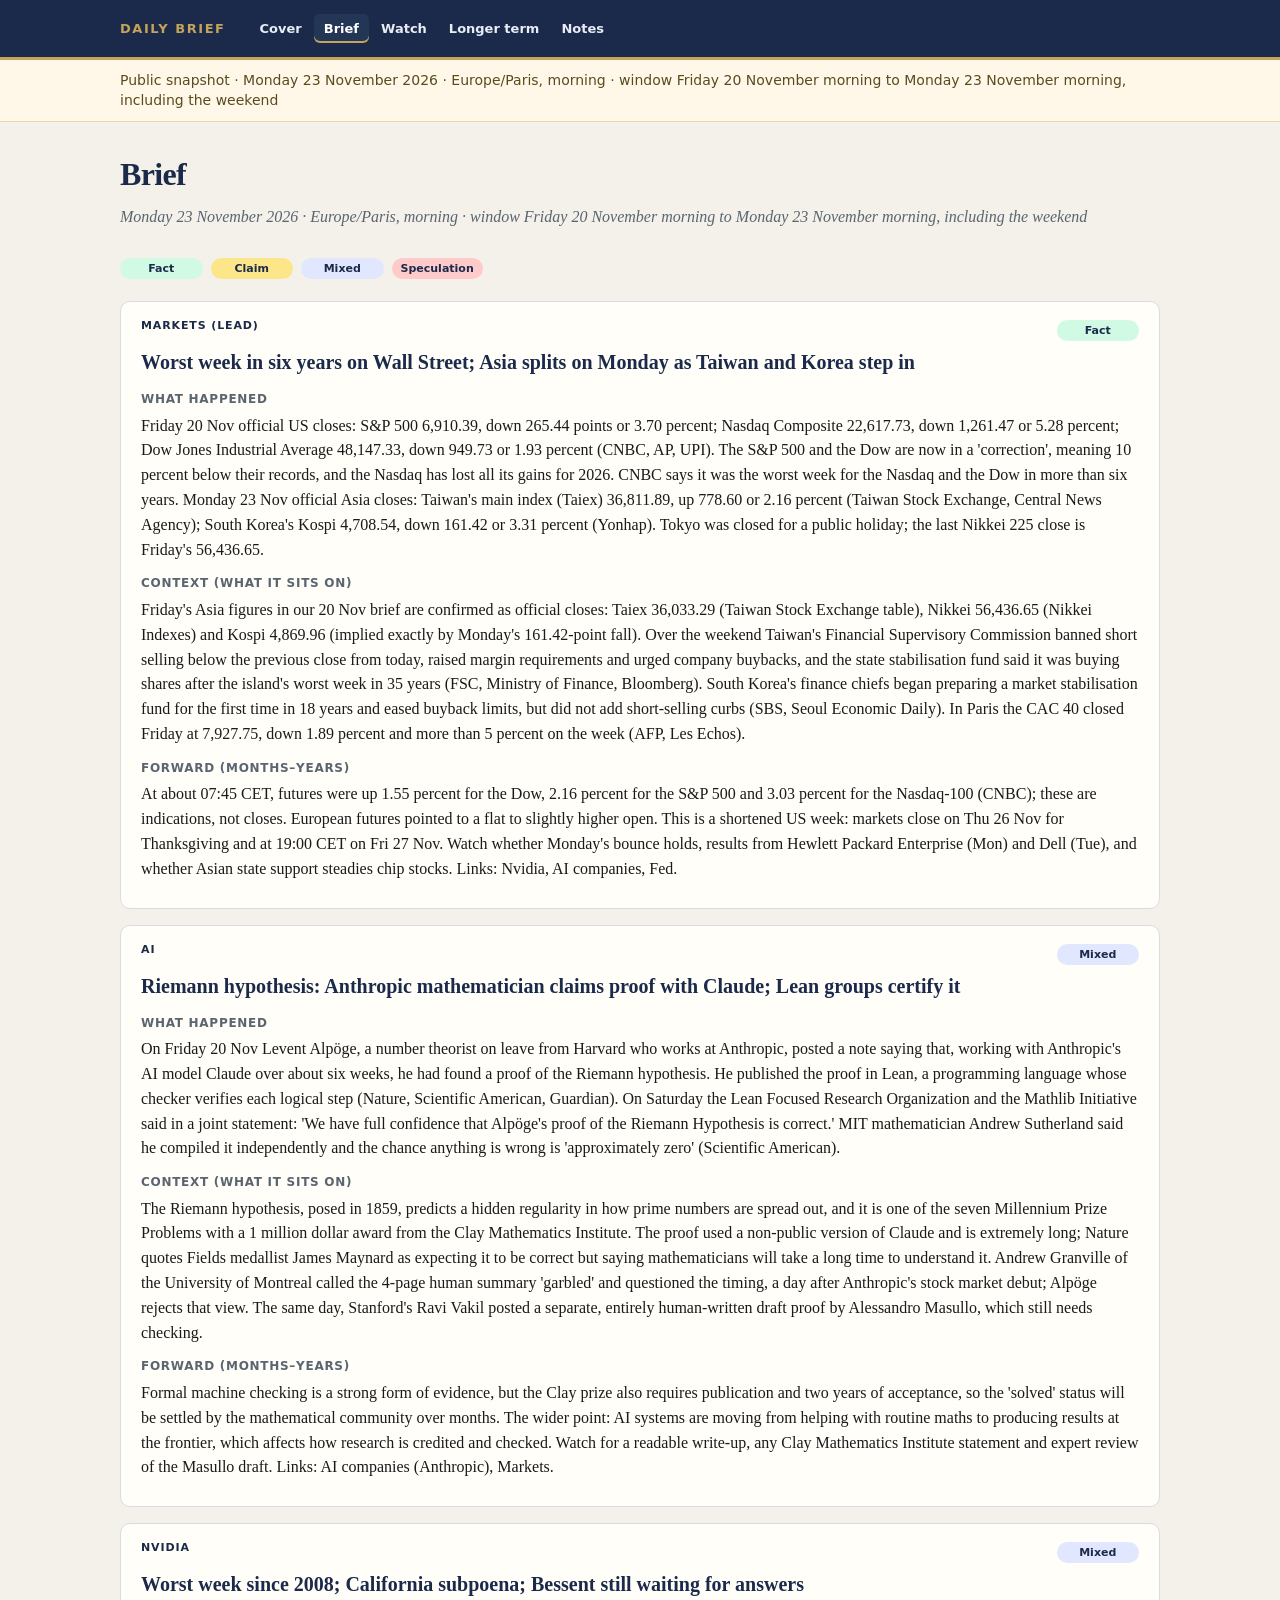
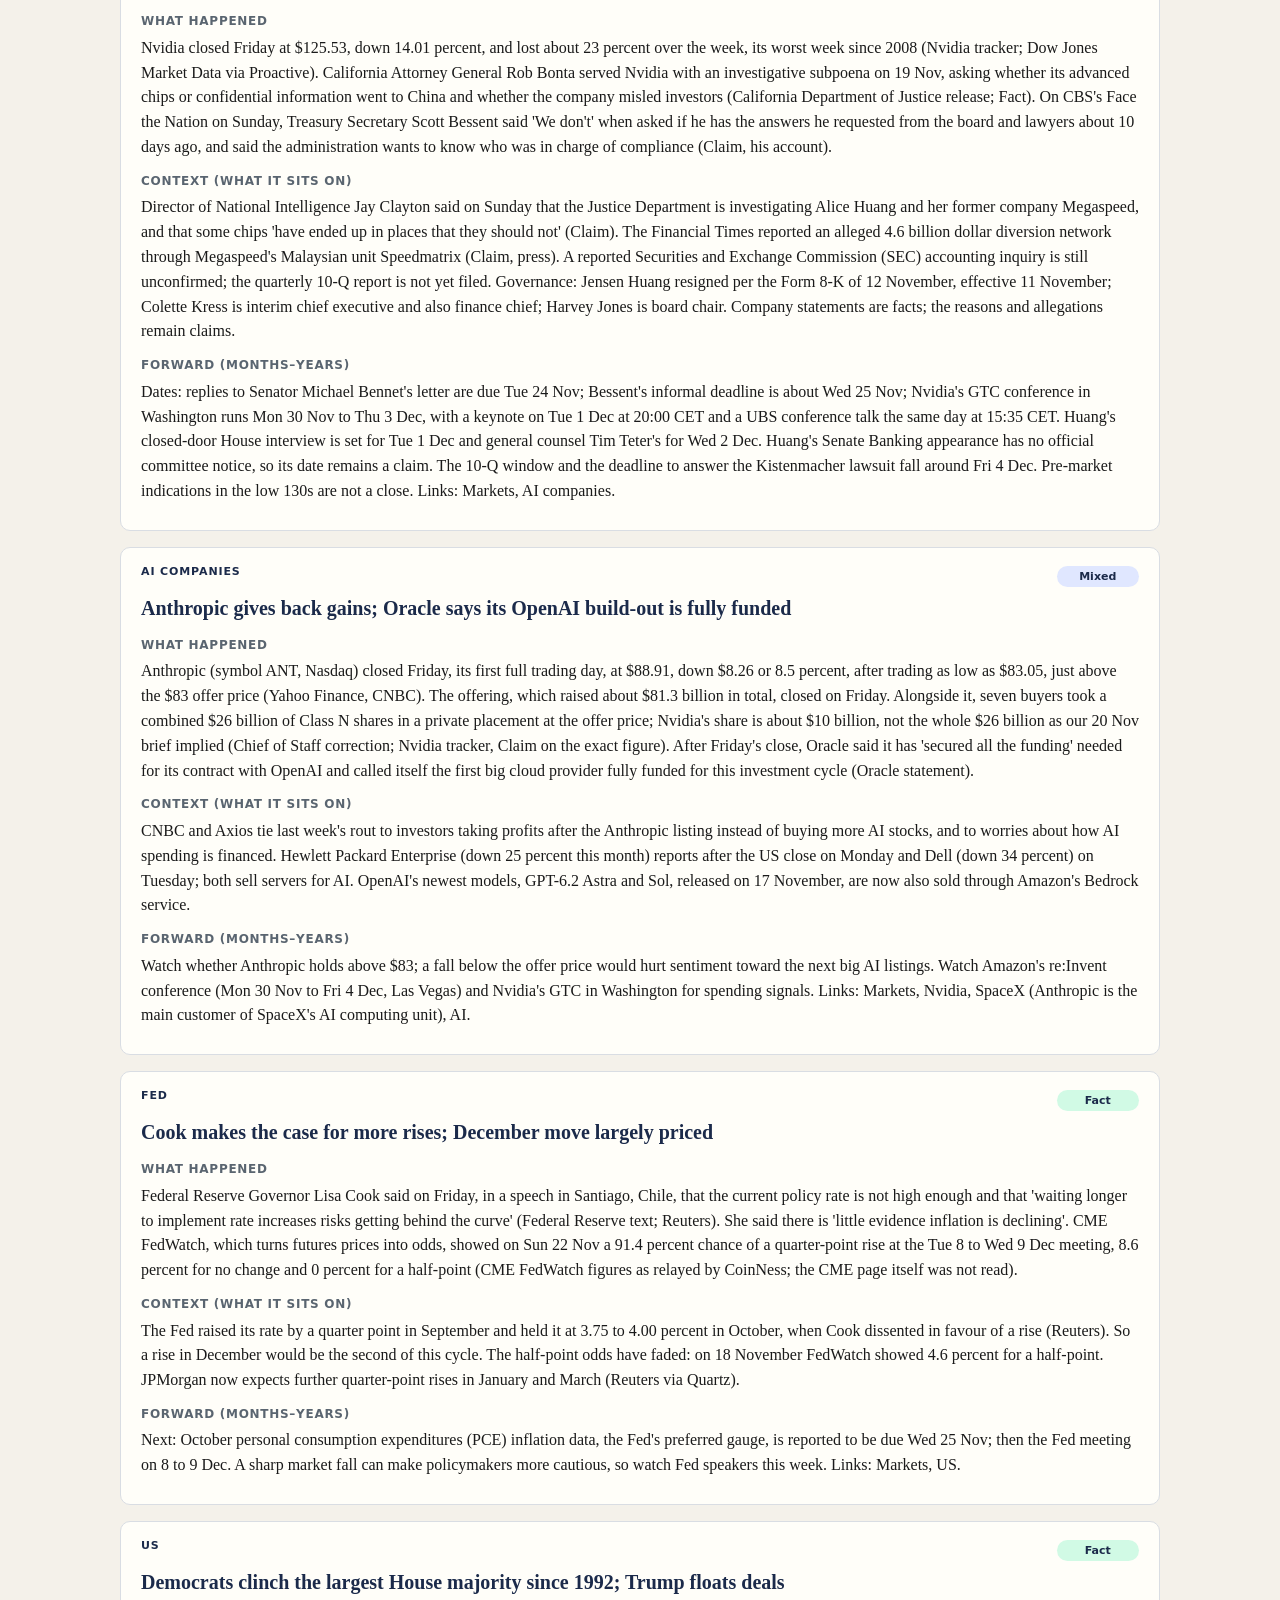
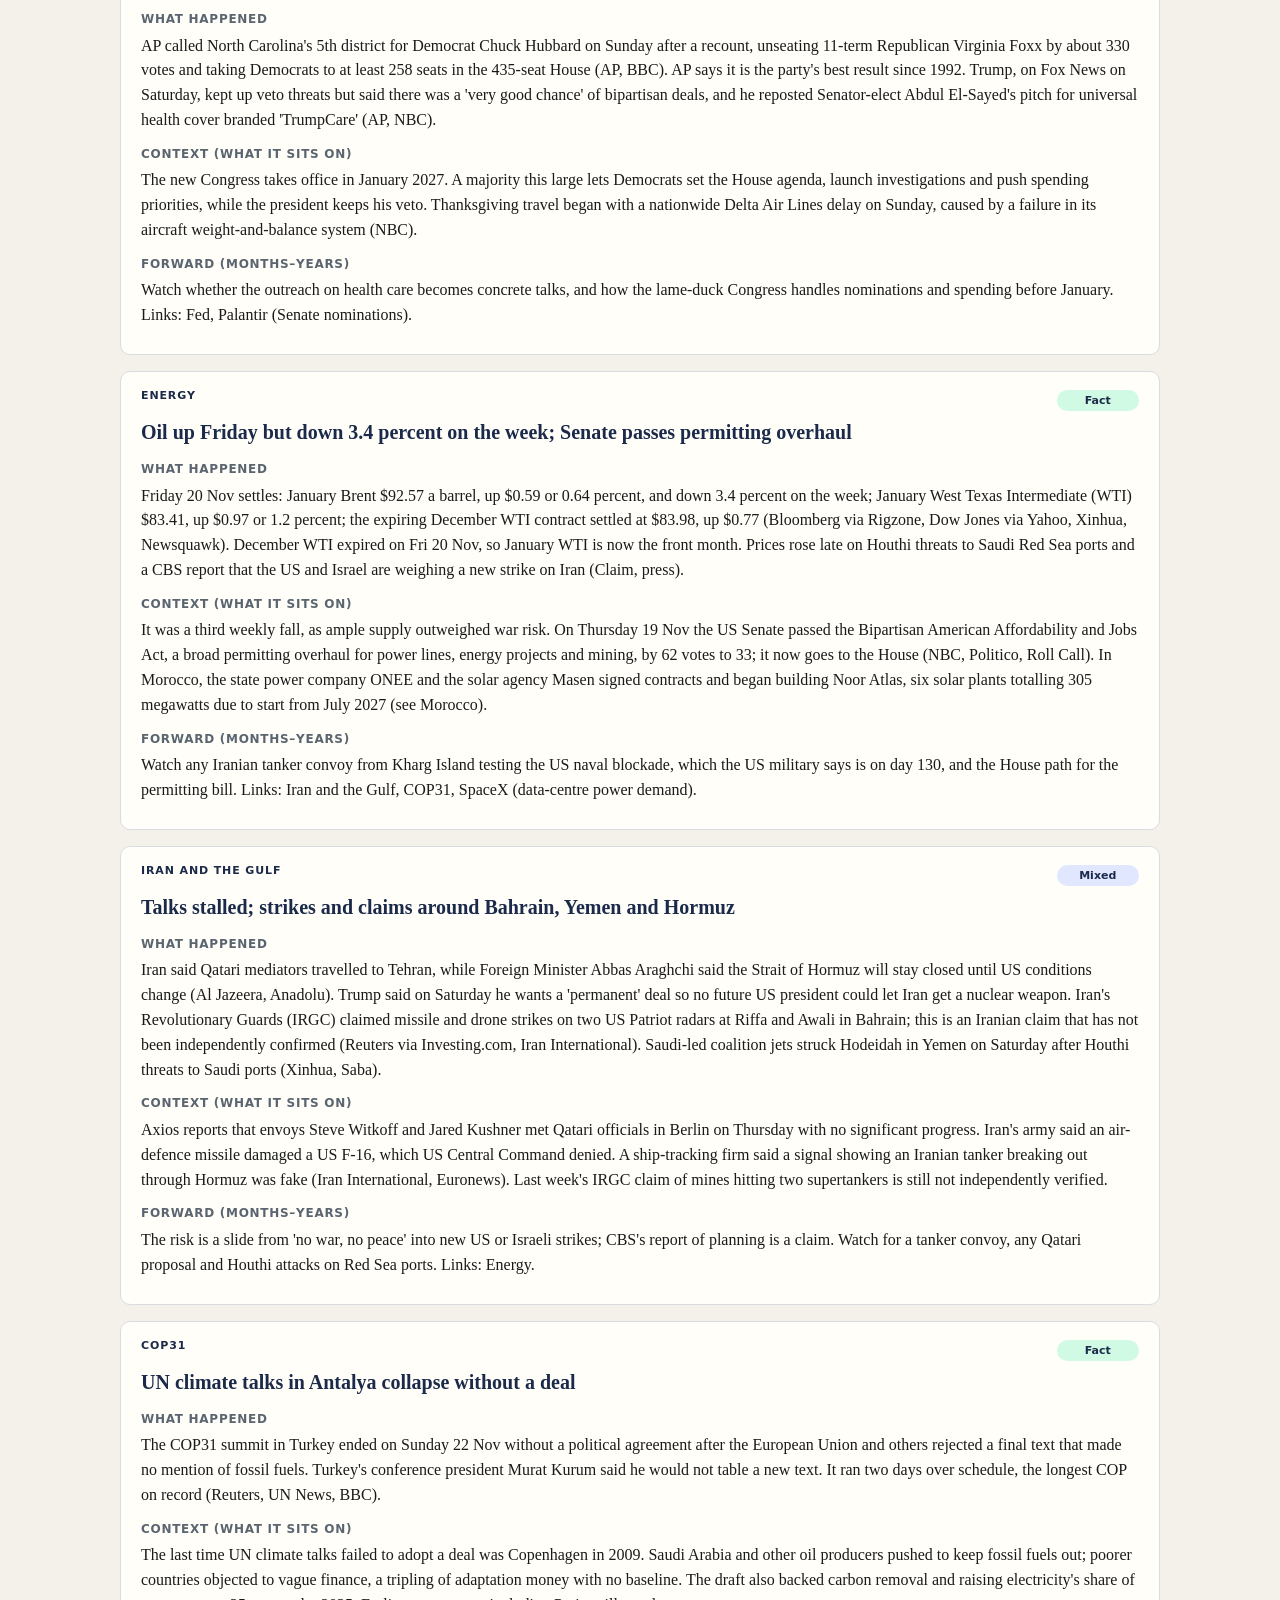
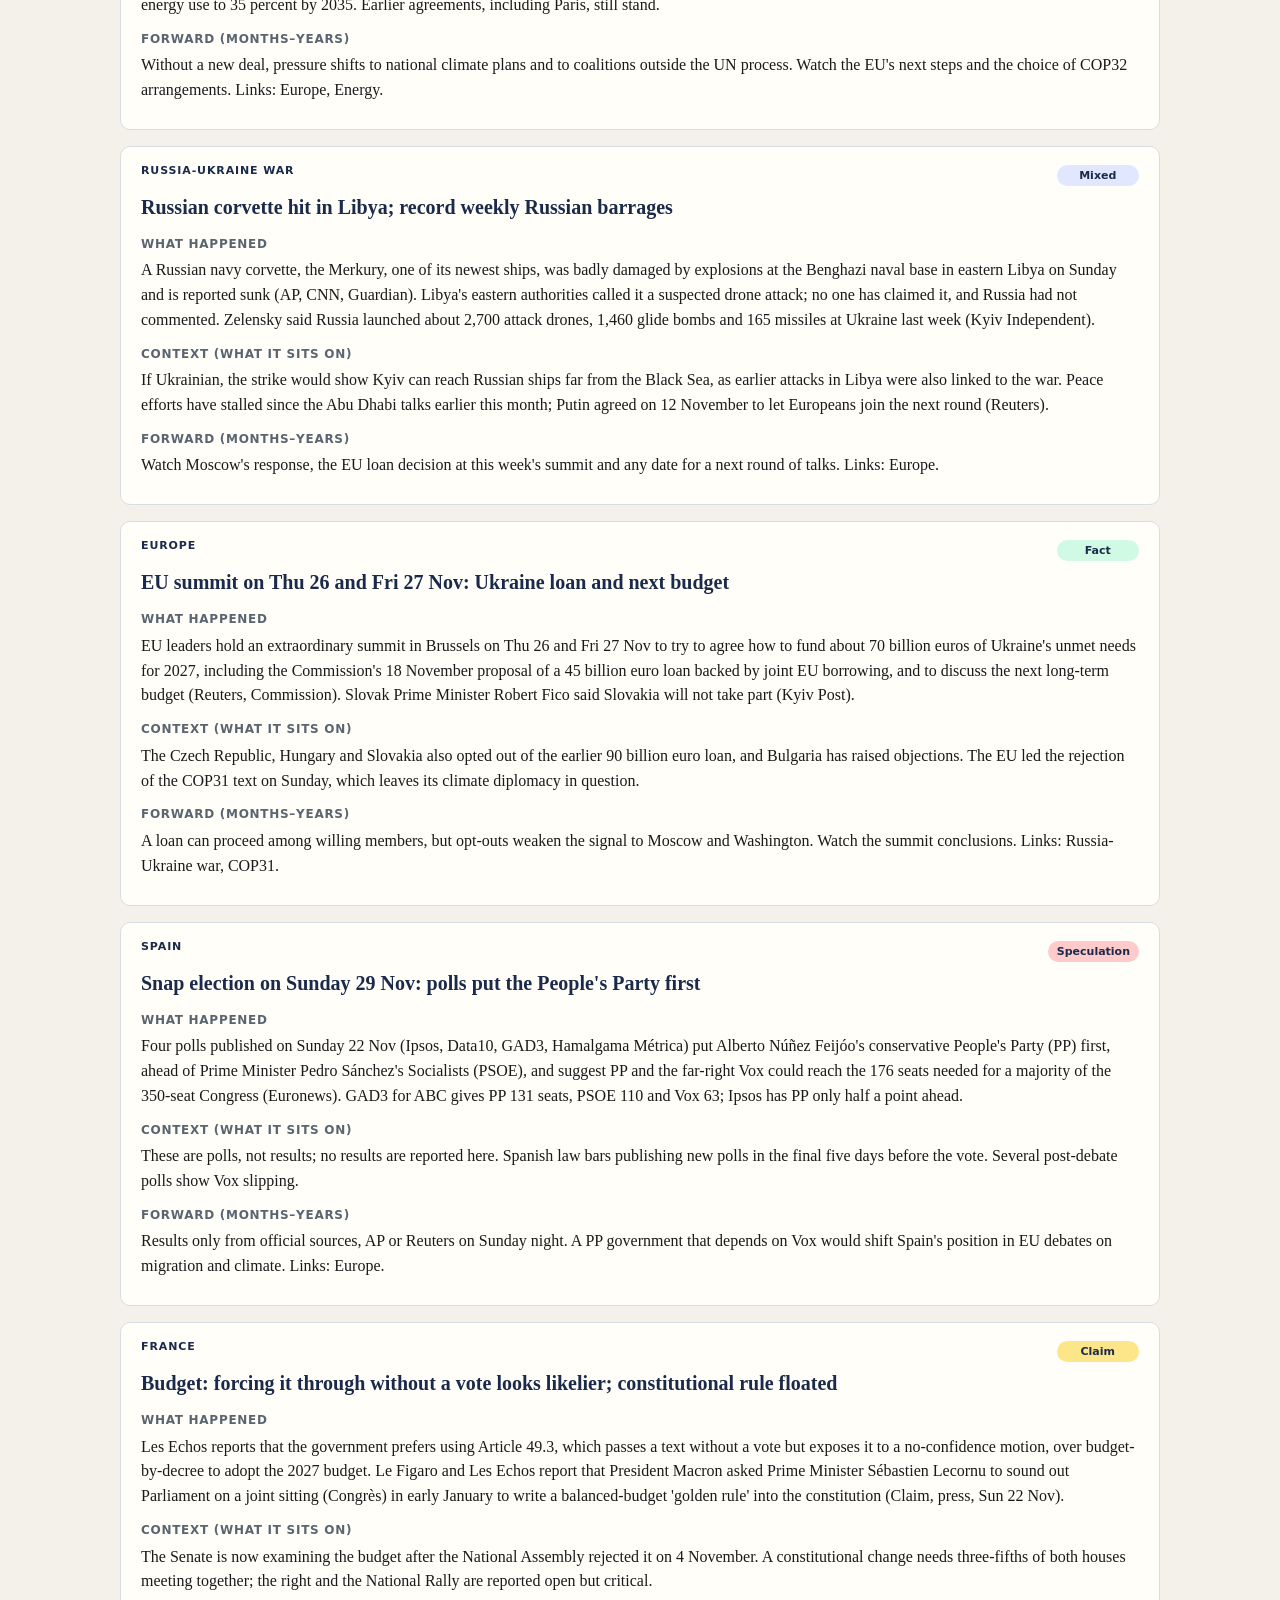
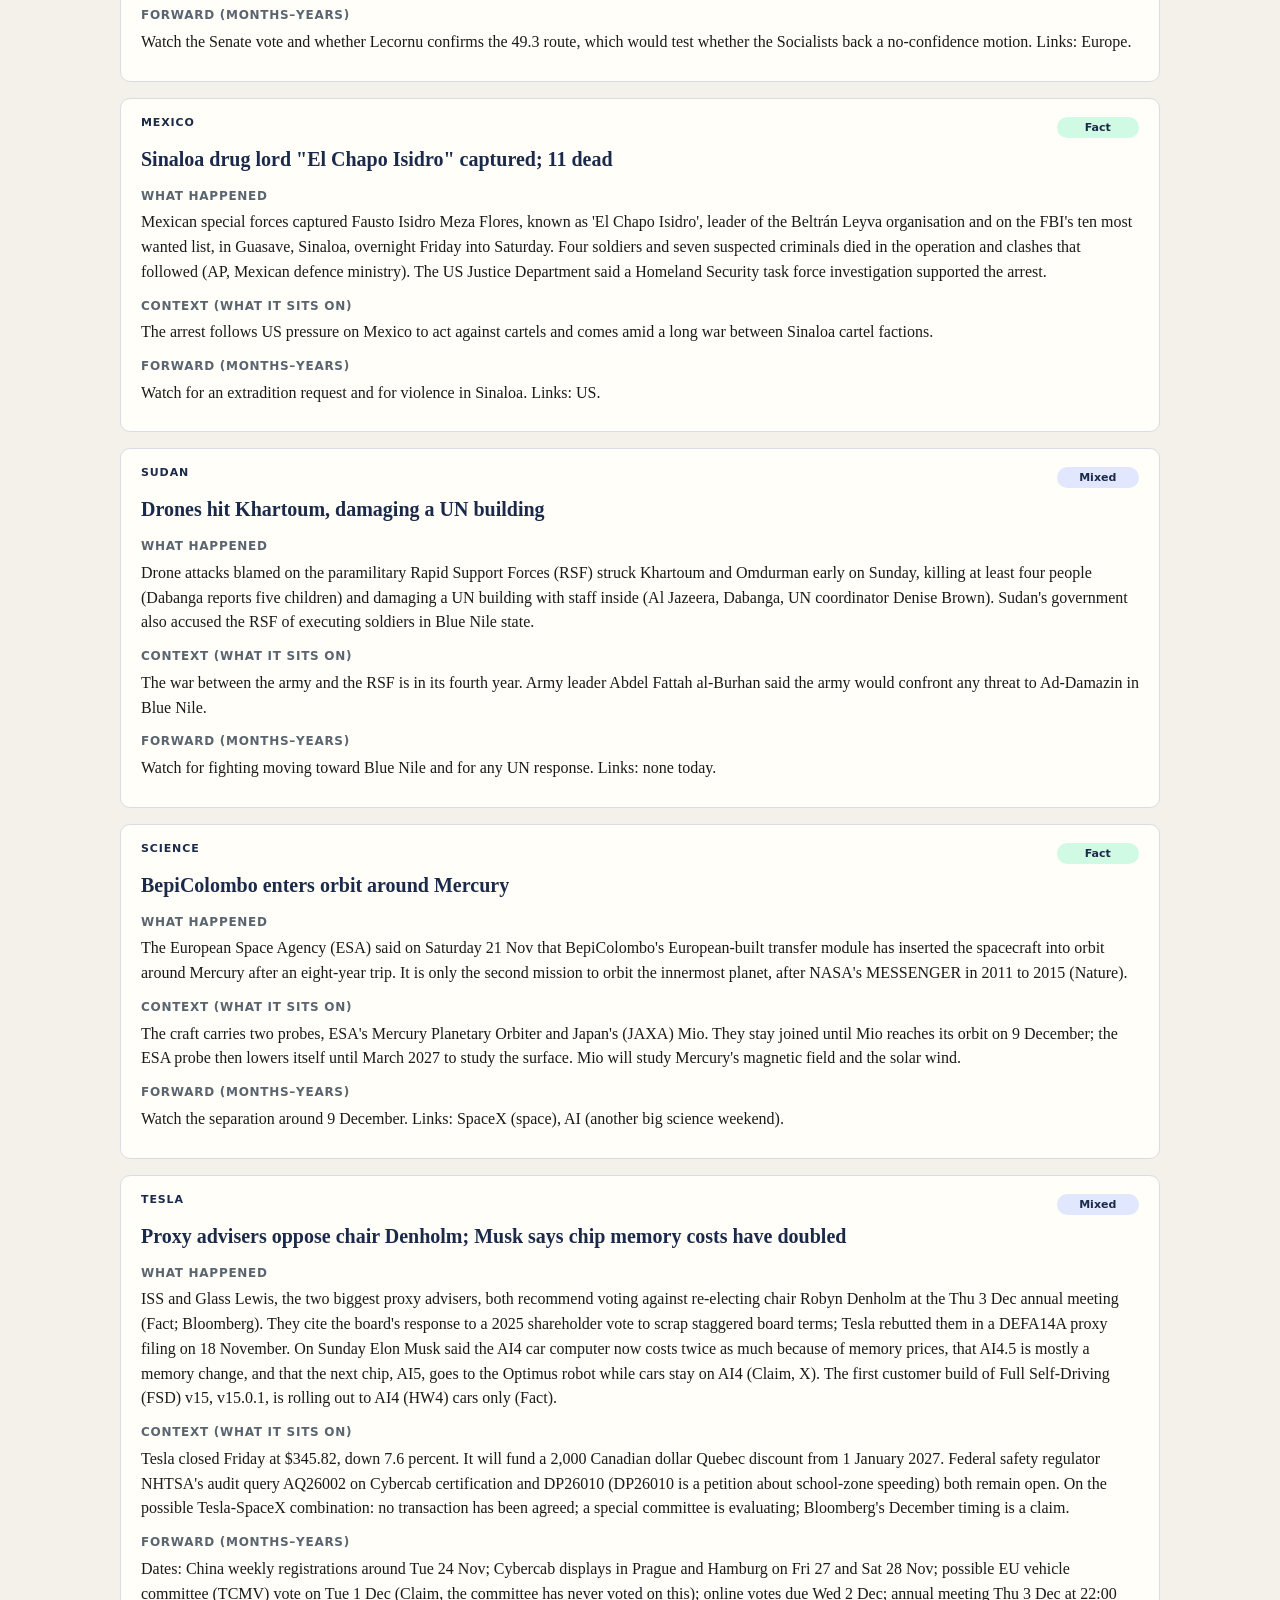
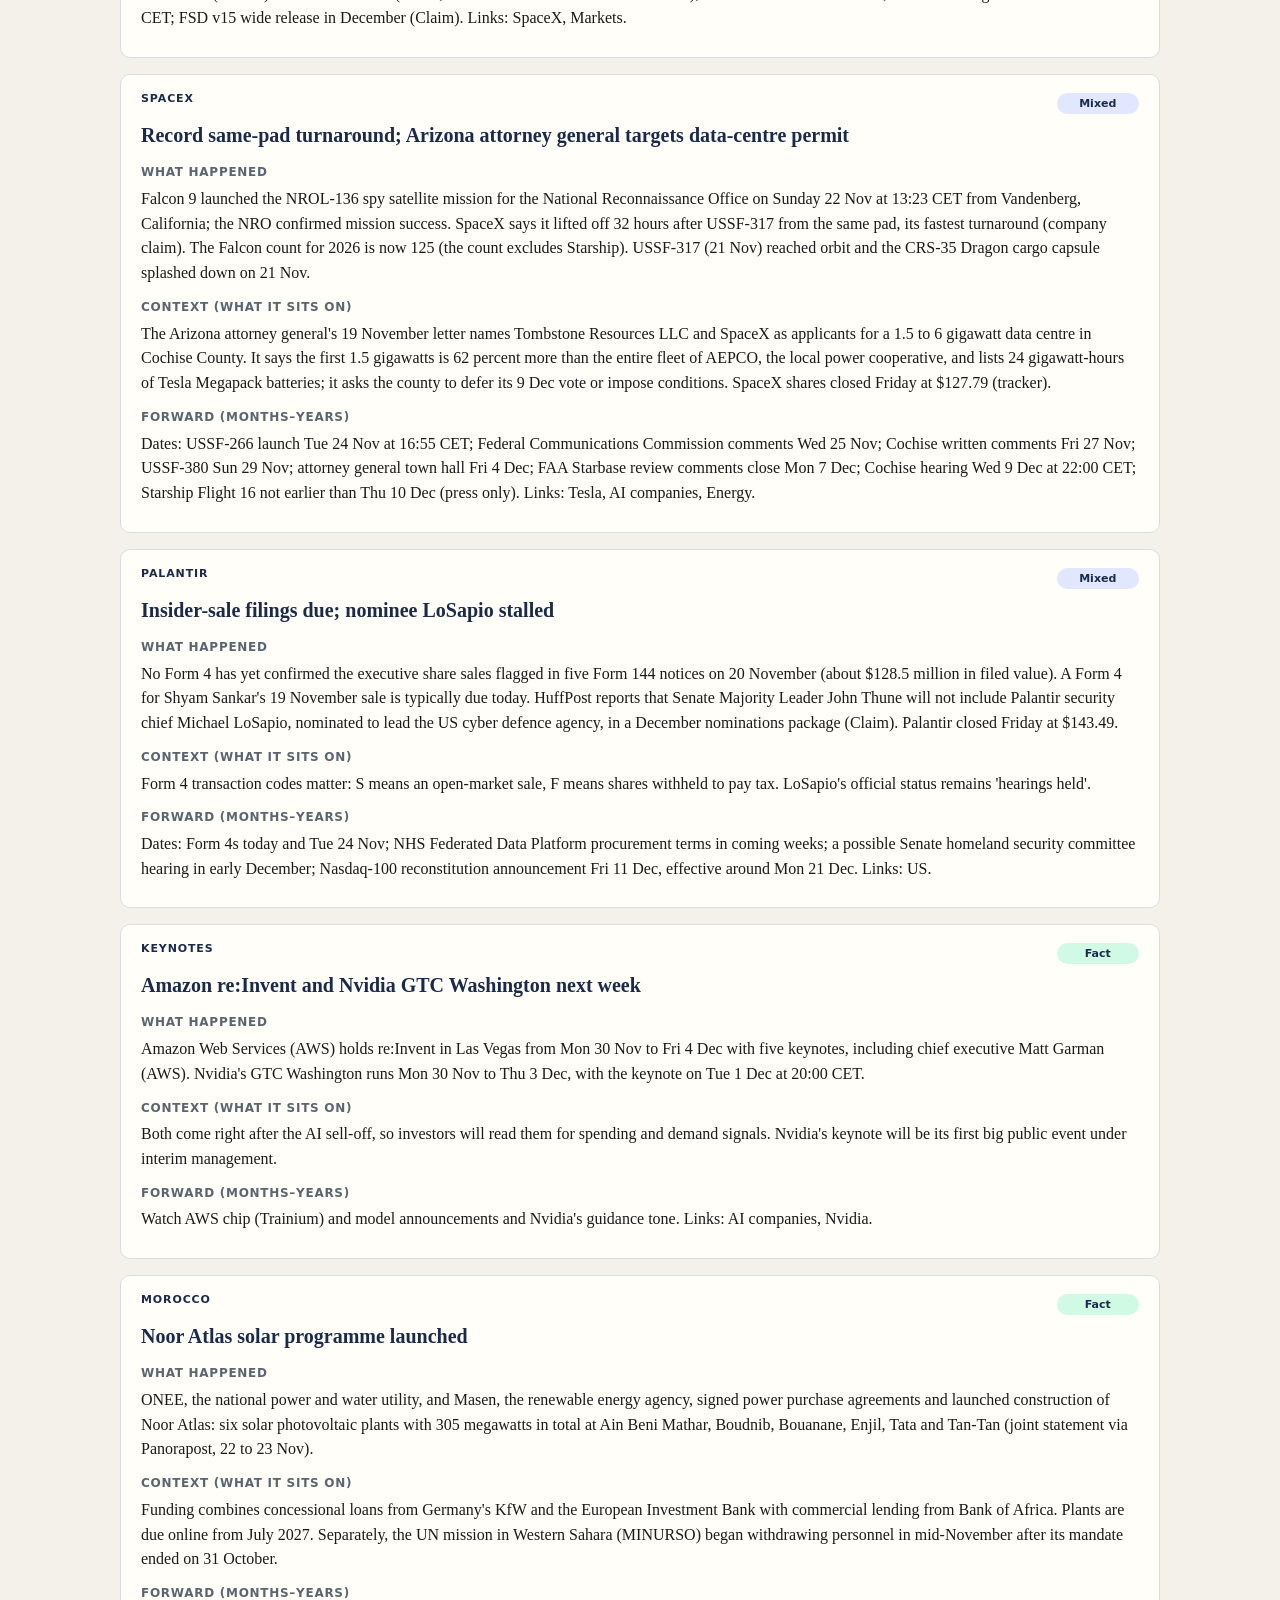
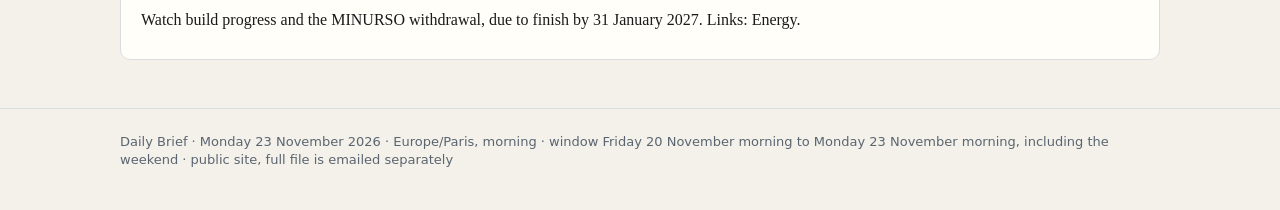
==== commit fe2aaa43: "Daily Brief Monday 23 November 2026  ·  Europe/Paris, morning  ·  window Friday 20 November morning " ====
--- a/brief.html
+++ b/brief.html
@@ -3,7 +3,7 @@
 <head>
   <meta charset="utf-8">
   <meta name="viewport" content="width=device-width, initial-scale=1">
-  <title>Brief · Daily Brief · Friday 20 November 2026  ·  Europe/Paris, morning  ·  window Thursday 19 November morning to Friday 20 November morning</title>
+  <title>Brief · Daily Brief · Monday 23 November 2026  ·  Europe/Paris, morning  ·  window Friday 20 November morning to Monday 23 November morning, including the weekend</title>
   <link rel="stylesheet" href="styles.css">
 </head>
 <body>
@@ -13,10 +13,10 @@
       <nav><a href="index.html">Cover</a><a href="brief.html" aria-current="page">Brief</a><a href="watch.html">Watch</a><a href="longer-term.html">Longer term</a><a href="notes.html">Notes</a></nav>
     </div>
   </header>
-  <div class="banner"><div class="wrap">Public snapshot · Friday 20 November 2026  ·  Europe/Paris, morning  ·  window Thursday 19 November morning to Friday 20 November morning</div></div>
+  <div class="banner"><div class="wrap">Public snapshot · Monday 23 November 2026  ·  Europe/Paris, morning  ·  window Friday 20 November morning to Monday 23 November morning, including the weekend</div></div>
   <main class="wrap">
     <h1>Brief</h1>
-    <p class="lede">Friday 20 November 2026  ·  Europe/Paris, morning  ·  window Thursday 19 November morning to Friday 20 November morning</p>
+    <p class="lede">Monday 23 November 2026  ·  Europe/Paris, morning  ·  window Friday 20 November morning to Monday 23 November morning, including the weekend</p>
     <div class="legend">
   <span class="status fact">Fact</span>
   <span class="status claim">Claim</span>
@@ -28,236 +28,275 @@
     <div class="kicker">Markets (lead)</div>
     <span class="status fact">Fact</span>
   </div>
-  <h2>AI sell-off spreads: Taiwan down 6.2 percent, Nikkei and Kospi down more than 5 percent</h2>
-  <h3>What happened</h3>
-  <p>Official Friday closes: Taiwan&#x27;s main index (Taiex) fell 2,393.60 points, or 6.23 percent, to 36,033.29 (Central News Agency, Focus Taiwan). Japan&#x27;s Nikkei 225 fell 3,007.56 points, or 5.06 percent, to 56,436.65, its lowest since 9 April, and the broader Topix fell 3.88 percent to 3,674.22 (Zaikei). South Korea&#x27;s Kospi fell 267.93 points, or 5.21 percent, to 4,869.96, its lowest since 16 January; Samsung Electronics lost 7 percent and SK Hynix 5.9 percent, and program trading was halted for five minutes around noon (Yonhap).</p>
-  <h3>Context (what it sits on)</h3>
-  <p>Correction to yesterday&#x27;s brief: Thursday&#x27;s official Kospi close was 5,137.89, up 70.45 points or 1.39 percent (Yonhap), not 5,097.80 as we reported. Thursday&#x27;s Nikkei (59,444.21) and Taiex (38,426.89) closes are confirmed by today&#x27;s point changes. Yonhap tied the fall to Anthropic&#x27;s debut failing to ease worries about heavy AI spending by big tech. Bloomberg said global stocks are heading for their longest losing run in more than three years, with money moving into US government bonds and the dollar.</p>
-  <h3>Forward (months–years)</h3>
-  <p>Asia&#x27;s chip-heavy markets (Taiwan, Korea, Japan) are the quickest gauge of confidence in the AI build-out. Watch the European open this morning: IG expects Germany&#x27;s DAX to open about 365 points lower and France&#x27;s CAC 40 about 79 points lower (ABM/Dow Jones). Then watch whether the US sell-off deepens on Friday, a day when monthly US stock options also expire. Links: US markets, Nvidia, AI companies.</p>
-</article>
-<article class="story">
-  <div class="story-head">
-    <div class="kicker">US markets</div>
-    <span class="status fact">Fact</span>
-  </div>
-  <h2>Dow closes below 50,000; S&amp;P 500 down six days in a row</h2>
-  <h3>What happened</h3>
-  <p>Thursday closes: Dow Jones Industrial Average 49,097.06, down 1,101.11 points or 2.19 percent, its first close below 50,000 since June; S&amp;P 500 7,175.83, down 147.80 or 2.02 percent; Nasdaq Composite 23,879.20, down 550.68 or 2.25 percent (Reuters, CNBC). AP says the S&amp;P 500&#x27;s six-day losing run is its longest in two and a half years and the index is 8.2 percent below its record. Indexes hit the day&#x27;s low just as Anthropic began trading, and the Nasdaq had been up as much as 2 percent earlier. Walmart beat profit and sales forecasts but its raised full-year outlook implies a weaker fourth quarter than analysts expected; its shares fell 1 percent (CNBC, Reuters).</p>
-  <h3>Context (what it sits on)</h3>
-  <p>Data: new claims for unemployment benefits rose by 1,000 to 203,000, still low (Labor Department). The Philadelphia Federal Reserve&#x27;s factory survey fell to 6.3 from 20.9, a six-month low, against forecasts of about 20, with new orders near zero (Philadelphia Fed). On rates, the latest CME FedWatch figure found is from 18 November, before the Fed minutes: 95.4 percent for a quarter-point rise at the 8 to 9 December meeting and 4.6 percent for a half-point. The Fed raised rates in September, so a rise in December would be the second.</p>
-  <h3>Forward (months–years)</h3>
-  <p>A weak factory survey and falling stocks may test how firmly the Fed is set on a December rise. Next: the University of Michigan consumer survey today and Fed speakers. Thanksgiving is Thu 26 Nov, when US markets are closed. Links: Markets, AI companies.</p>
+  <h2>Worst week in six years on Wall Street; Asia splits on Monday as Taiwan and Korea step in</h2>
+  <h3>What happened</h3>
+  <p>Friday 20 Nov official US closes: S&amp;P 500 6,910.39, down 265.44 points or 3.70 percent; Nasdaq Composite 22,617.73, down 1,261.47 or 5.28 percent; Dow Jones Industrial Average 48,147.33, down 949.73 or 1.93 percent (CNBC, AP, UPI). The S&amp;P 500 and the Dow are now in a &#x27;correction&#x27;, meaning 10 percent below their records, and the Nasdaq has lost all its gains for 2026. CNBC says it was the worst week for the Nasdaq and the Dow in more than six years. Monday 23 Nov official Asia closes: Taiwan&#x27;s main index (Taiex) 36,811.89, up 778.60 or 2.16 percent (Taiwan Stock Exchange, Central News Agency); South Korea&#x27;s Kospi 4,708.54, down 161.42 or 3.31 percent (Yonhap). Tokyo was closed for a public holiday; the last Nikkei 225 close is Friday&#x27;s 56,436.65.</p>
+  <h3>Context (what it sits on)</h3>
+  <p>Friday&#x27;s Asia figures in our 20 Nov brief are confirmed as official closes: Taiex 36,033.29 (Taiwan Stock Exchange table), Nikkei 56,436.65 (Nikkei Indexes) and Kospi 4,869.96 (implied exactly by Monday&#x27;s 161.42-point fall). Over the weekend Taiwan&#x27;s Financial Supervisory Commission banned short selling below the previous close from today, raised margin requirements and urged company buybacks, and the state stabilisation fund said it was buying shares after the island&#x27;s worst week in 35 years (FSC, Ministry of Finance, Bloomberg). South Korea&#x27;s finance chiefs began preparing a market stabilisation fund for the first time in 18 years and eased buyback limits, but did not add short-selling curbs (SBS, Seoul Economic Daily). In Paris the CAC 40 closed Friday at 7,927.75, down 1.89 percent and more than 5 percent on the week (AFP, Les Echos).</p>
+  <h3>Forward (months–years)</h3>
+  <p>At about 07:45 CET, futures were up 1.55 percent for the Dow, 2.16 percent for the S&amp;P 500 and 3.03 percent for the Nasdaq-100 (CNBC); these are indications, not closes. European futures pointed to a flat to slightly higher open. This is a shortened US week: markets close on Thu 26 Nov for Thanksgiving and at 19:00 CET on Fri 27 Nov. Watch whether Monday&#x27;s bounce holds, results from Hewlett Packard Enterprise (Mon) and Dell (Tue), and whether Asian state support steadies chip stocks. Links: Nvidia, AI companies, Fed.</p>
+</article>
+<article class="story">
+  <div class="story-head">
+    <div class="kicker">AI</div>
+    <span class="status mixed">Mixed</span>
+  </div>
+  <h2>Riemann hypothesis: Anthropic mathematician claims proof with Claude; Lean groups certify it</h2>
+  <h3>What happened</h3>
+  <p>On Friday 20 Nov Levent Alpöge, a number theorist on leave from Harvard who works at Anthropic, posted a note saying that, working with Anthropic&#x27;s AI model Claude over about six weeks, he had found a proof of the Riemann hypothesis. He published the proof in Lean, a programming language whose checker verifies each logical step (Nature, Scientific American, Guardian). On Saturday the Lean Focused Research Organization and the Mathlib Initiative said in a joint statement: &#x27;We have full confidence that Alpöge&#x27;s proof of the Riemann Hypothesis is correct.&#x27; MIT mathematician Andrew Sutherland said he compiled it independently and the chance anything is wrong is &#x27;approximately zero&#x27; (Scientific American).</p>
+  <h3>Context (what it sits on)</h3>
+  <p>The Riemann hypothesis, posed in 1859, predicts a hidden regularity in how prime numbers are spread out, and it is one of the seven Millennium Prize Problems with a 1 million dollar award from the Clay Mathematics Institute. The proof used a non-public version of Claude and is extremely long; Nature quotes Fields medallist James Maynard as expecting it to be correct but saying mathematicians will take a long time to understand it. Andrew Granville of the University of Montreal called the 4-page human summary &#x27;garbled&#x27; and questioned the timing, a day after Anthropic&#x27;s stock market debut; Alpöge rejects that view. The same day, Stanford&#x27;s Ravi Vakil posted a separate, entirely human-written draft proof by Alessandro Masullo, which still needs checking.</p>
+  <h3>Forward (months–years)</h3>
+  <p>Formal machine checking is a strong form of evidence, but the Clay prize also requires publication and two years of acceptance, so the &#x27;solved&#x27; status will be settled by the mathematical community over months. The wider point: AI systems are moving from helping with routine maths to producing results at the frontier, which affects how research is credited and checked. Watch for a readable write-up, any Clay Mathematics Institute statement and expert review of the Masullo draft. Links: AI companies (Anthropic), Markets.</p>
+</article>
+<article class="story">
+  <div class="story-head">
+    <div class="kicker">Nvidia</div>
+    <span class="status mixed">Mixed</span>
+  </div>
+  <h2>Worst week since 2008; California subpoena; Bessent still waiting for answers</h2>
+  <h3>What happened</h3>
+  <p>Nvidia closed Friday at $125.53, down 14.01 percent, and lost about 23 percent over the week, its worst week since 2008 (Nvidia tracker; Dow Jones Market Data via Proactive). California Attorney General Rob Bonta served Nvidia with an investigative subpoena on 19 Nov, asking whether its advanced chips or confidential information went to China and whether the company misled investors (California Department of Justice release; Fact). On CBS&#x27;s Face the Nation on Sunday, Treasury Secretary Scott Bessent said &#x27;We don&#x27;t&#x27; when asked if he has the answers he requested from the board and lawyers about 10 days ago, and said the administration wants to know who was in charge of compliance (Claim, his account).</p>
+  <h3>Context (what it sits on)</h3>
+  <p>Director of National Intelligence Jay Clayton said on Sunday that the Justice Department is investigating Alice Huang and her former company Megaspeed, and that some chips &#x27;have ended up in places that they should not&#x27; (Claim). The Financial Times reported an alleged 4.6 billion dollar diversion network through Megaspeed&#x27;s Malaysian unit Speedmatrix (Claim, press). A reported Securities and Exchange Commission (SEC) accounting inquiry is still unconfirmed; the quarterly 10-Q report is not yet filed. Governance: Jensen Huang resigned per the Form 8-K of 12 November, effective 11 November; Colette Kress is interim chief executive and also finance chief; Harvey Jones is board chair. Company statements are facts; the reasons and allegations remain claims.</p>
+  <h3>Forward (months–years)</h3>
+  <p>Dates: replies to Senator Michael Bennet&#x27;s letter are due Tue 24 Nov; Bessent&#x27;s informal deadline is about Wed 25 Nov; Nvidia&#x27;s GTC conference in Washington runs Mon 30 Nov to Thu 3 Dec, with a keynote on Tue 1 Dec at 20:00 CET and a UBS conference talk the same day at 15:35 CET. Huang&#x27;s closed-door House interview is set for Tue 1 Dec and general counsel Tim Teter&#x27;s for Wed 2 Dec. Huang&#x27;s Senate Banking appearance has no official committee notice, so its date remains a claim. The 10-Q window and the deadline to answer the Kistenmacher lawsuit fall around Fri 4 Dec. Pre-market indications in the low 130s are not a close. Links: Markets, AI companies.</p>
 </article>
 <article class="story">
   <div class="story-head">
     <div class="kicker">AI companies</div>
-    <span class="status fact">Fact</span>
-  </div>
-  <h2>Anthropic up 17 percent on day one after opening 34 percent higher</h2>
-  <h3>What happened</h3>
-  <p>Anthropic&#x27;s shares (symbol ANT, Nasdaq) opened shortly before noon New York time on Thursday at $111.50, 34 percent above the $83 offer price. They reached about $115.10 and then fell back to close at $97.17, up $14.17 or 17.1 percent, on about 852 million shares traded (Reuters, CNBC, Yahoo). After-hours trades were around $92.60; that is not a close. The final prospectus was filed on Thursday. The share sale, which raised about $81.3 billion, is due to close (settle) today.</p>
-  <h3>Context (what it sits on)</h3>
-  <p>At the $83 price, AP and Reuters valued Anthropic at about $1.5 trillion. Valuations at the open and close are press estimates. Anthropic is the main customer of SpaceX&#x27;s AI computing unit, under a contract worth up to $120.5 billion (see SpaceX). Nvidia bought $26 billion of shares in a private placement at the $83 price. Reuters said the debut &#x27;failed to revive AI fervor&#x27;: the wider market fell as soon as trading began.</p>
-  <h3>Forward (months–years)</h3>
-  <p>A 17 percent first-day gain is solid but well below the open, which suggests demand is strong but price-sensitive. Watch whether the shares hold above $83, and whether the underwriters use their option to buy about 147 million more shares within 30 days (to about 18 Dec). Links: Markets, SpaceX, Nvidia.</p>
-</article>
-<article class="story">
-  <div class="story-head">
-    <div class="kicker">Nvidia</div>
-    <span class="status mixed">Mixed</span>
-  </div>
-  <h2>New 52-week low as US chip-licence rule takes effect</h2>
-  <h3>What happened</h3>
-  <p>Nvidia closed Thursday at $145.98, down $4.98 or 3.30 percent, on about 323 million shares, after touching a new 52-week low of $145.71 (company investor page). Overnight indications near $143.5 are not a close. AMD fell 7.72 percent and Broadcom 2.09 percent. The Commerce Department&#x27;s Bureau of Industry and Security (BIS) rule on remote access to advanced chips was published in the Federal Register and took effect on 19 November (91 FR 74970). It requires licences to ship advanced chips to Indonesia, Malaysia, Singapore, Thailand and Brazil; requires a licence for overseas data centres that supply significant computing remotely to companies based in China and other countries in group D:5 or Macau; and formally scraps the earlier &#x27;AI Diffusion&#x27; rule.</p>
-  <h3>Context (what it sits on)</h3>
-  <p>Data centres already serving such customers have 90 days, to about 17 February, to obtain a licence. Comments are due by 19 January 2027. Nvidia&#x27;s general counsel Tim Teter filed notice of a planned sale of 30,000 shares under a trading plan set up in May (Form 144). Governance: Jensen Huang resigned per the Form 8-K of 12 November, effective 11 November; Colette Kress is interim chief executive and also finance chief; Harvey Jones is board chair.</p>
-  <h3>Forward (months–years)</h3>
-  <p>Next dates: Nvidia presents at a UBS conference on Tue 1 Dec at 15:35 CET; its GTC conference in Washington runs 30 Nov to 3 Dec. Huang&#x27;s closed-door House interview is set for Tue 1 Dec and Teter&#x27;s for Wed 2 Dec. Senate Banking chair Tim Scott says Huang has agreed to testify, but the 3 Dec date has no official committee notice, so it remains a claim. Links: Markets, AI companies.</p>
+    <span class="status mixed">Mixed</span>
+  </div>
+  <h2>Anthropic gives back gains; Oracle says its OpenAI build-out is fully funded</h2>
+  <h3>What happened</h3>
+  <p>Anthropic (symbol ANT, Nasdaq) closed Friday, its first full trading day, at $88.91, down $8.26 or 8.5 percent, after trading as low as $83.05, just above the $83 offer price (Yahoo Finance, CNBC). The offering, which raised about $81.3 billion in total, closed on Friday. Alongside it, seven buyers took a combined $26 billion of Class N shares in a private placement at the offer price; Nvidia&#x27;s share is about $10 billion, not the whole $26 billion as our 20 Nov brief implied (Chief of Staff correction; Nvidia tracker, Claim on the exact figure). After Friday&#x27;s close, Oracle said it has &#x27;secured all the funding&#x27; needed for its contract with OpenAI and called itself the first big cloud provider fully funded for this investment cycle (Oracle statement).</p>
+  <h3>Context (what it sits on)</h3>
+  <p>CNBC and Axios tie last week&#x27;s rout to investors taking profits after the Anthropic listing instead of buying more AI stocks, and to worries about how AI spending is financed. Hewlett Packard Enterprise (down 25 percent this month) reports after the US close on Monday and Dell (down 34 percent) on Tuesday; both sell servers for AI. OpenAI&#x27;s newest models, GPT-6.2 Astra and Sol, released on 17 November, are now also sold through Amazon&#x27;s Bedrock service.</p>
+  <h3>Forward (months–years)</h3>
+  <p>Watch whether Anthropic holds above $83; a fall below the offer price would hurt sentiment toward the next big AI listings. Watch Amazon&#x27;s re:Invent conference (Mon 30 Nov to Fri 4 Dec, Las Vegas) and Nvidia&#x27;s GTC in Washington for spending signals. Links: Markets, Nvidia, SpaceX (Anthropic is the main customer of SpaceX&#x27;s AI computing unit), AI.</p>
+</article>
+<article class="story">
+  <div class="story-head">
+    <div class="kicker">Fed</div>
+    <span class="status fact">Fact</span>
+  </div>
+  <h2>Cook makes the case for more rises; December move largely priced</h2>
+  <h3>What happened</h3>
+  <p>Federal Reserve Governor Lisa Cook said on Friday, in a speech in Santiago, Chile, that the current policy rate is not high enough and that &#x27;waiting longer to implement rate increases risks getting behind the curve&#x27; (Federal Reserve text; Reuters). She said there is &#x27;little evidence inflation is declining&#x27;. CME FedWatch, which turns futures prices into odds, showed on Sun 22 Nov a 91.4 percent chance of a quarter-point rise at the Tue 8 to Wed 9 Dec meeting, 8.6 percent for no change and 0 percent for a half-point (CME FedWatch figures as relayed by CoinNess; the CME page itself was not read).</p>
+  <h3>Context (what it sits on)</h3>
+  <p>The Fed raised its rate by a quarter point in September and held it at 3.75 to 4.00 percent in October, when Cook dissented in favour of a rise (Reuters). So a rise in December would be the second of this cycle. The half-point odds have faded: on 18 November FedWatch showed 4.6 percent for a half-point. JPMorgan now expects further quarter-point rises in January and March (Reuters via Quartz).</p>
+  <h3>Forward (months–years)</h3>
+  <p>Next: October personal consumption expenditures (PCE) inflation data, the Fed&#x27;s preferred gauge, is reported to be due Wed 25 Nov; then the Fed meeting on 8 to 9 Dec. A sharp market fall can make policymakers more cautious, so watch Fed speakers this week. Links: Markets, US.</p>
+</article>
+<article class="story">
+  <div class="story-head">
+    <div class="kicker">US</div>
+    <span class="status fact">Fact</span>
+  </div>
+  <h2>Democrats clinch the largest House majority since 1992; Trump floats deals</h2>
+  <h3>What happened</h3>
+  <p>AP called North Carolina&#x27;s 5th district for Democrat Chuck Hubbard on Sunday after a recount, unseating 11-term Republican Virginia Foxx by about 330 votes and taking Democrats to at least 258 seats in the 435-seat House (AP, BBC). AP says it is the party&#x27;s best result since 1992. Trump, on Fox News on Saturday, kept up veto threats but said there was a &#x27;very good chance&#x27; of bipartisan deals, and he reposted Senator-elect Abdul El-Sayed&#x27;s pitch for universal health cover branded &#x27;TrumpCare&#x27; (AP, NBC).</p>
+  <h3>Context (what it sits on)</h3>
+  <p>The new Congress takes office in January 2027. A majority this large lets Democrats set the House agenda, launch investigations and push spending priorities, while the president keeps his veto. Thanksgiving travel began with a nationwide Delta Air Lines delay on Sunday, caused by a failure in its aircraft weight-and-balance system (NBC).</p>
+  <h3>Forward (months–years)</h3>
+  <p>Watch whether the outreach on health care becomes concrete talks, and how the lame-duck Congress handles nominations and spending before January. Links: Fed, Palantir (Senate nominations).</p>
 </article>
 <article class="story">
   <div class="story-head">
     <div class="kicker">Energy</div>
-    <span class="status mixed">Mixed</span>
-  </div>
-  <h2>Oil flat as Hormuz mine claims offset supply glut; December WTI expires today</h2>
-  <h3>What happened</h3>
-  <p>Thursday settles: January Brent $91.98 a barrel, up 3 cents; December West Texas Intermediate (WTI, the US benchmark) $83.21, down 5 cents and its lowest settle since 26 August (Reuters). The more active January WTI contract settled at $82.44 (Bloomberg via Rigzone). Prices swung in a range of about $2. December WTI is the front month until it expires on Fri 20 Nov, a date we worked out from the exchange&#x27;s rule rather than a notice; from Monday January WTI becomes the front month.</p>
-  <h3>Context (what it sits on)</h3>
-  <p>Support came from Iran&#x27;s claim that two supertankers hit mines in the Strait of Hormuz, and a Houthi missile attack on Riyadh (see Iran and the Gulf). Pressure came from a 3.4 million barrel rise in US crude stocks, Saudi exports at their highest since February, and forecasts of a surplus next year. The Shenzhen declaration also pledged more refined fuel output.</p>
-  <h3>Forward (months–years)</h3>
-  <p>Watch whether shipping insurers or navies confirm the tanker reports, which would matter far more for prices than the Iranian claim alone. Also watch the weekly US oil-rig count tonight. Links: Iran and the Gulf, Shenzhen summit.</p>
+    <span class="status fact">Fact</span>
+  </div>
+  <h2>Oil up Friday but down 3.4 percent on the week; Senate passes permitting overhaul</h2>
+  <h3>What happened</h3>
+  <p>Friday 20 Nov settles: January Brent $92.57 a barrel, up $0.59 or 0.64 percent, and down 3.4 percent on the week; January West Texas Intermediate (WTI) $83.41, up $0.97 or 1.2 percent; the expiring December WTI contract settled at $83.98, up $0.77 (Bloomberg via Rigzone, Dow Jones via Yahoo, Xinhua, Newsquawk). December WTI expired on Fri 20 Nov, so January WTI is now the front month. Prices rose late on Houthi threats to Saudi Red Sea ports and a CBS report that the US and Israel are weighing a new strike on Iran (Claim, press).</p>
+  <h3>Context (what it sits on)</h3>
+  <p>It was a third weekly fall, as ample supply outweighed war risk. On Thursday 19 Nov the US Senate passed the Bipartisan American Affordability and Jobs Act, a broad permitting overhaul for power lines, energy projects and mining, by 62 votes to 33; it now goes to the House (NBC, Politico, Roll Call). In Morocco, the state power company ONEE and the solar agency Masen signed contracts and began building Noor Atlas, six solar plants totalling 305 megawatts due to start from July 2027 (see Morocco).</p>
+  <h3>Forward (months–years)</h3>
+  <p>Watch any Iranian tanker convoy from Kharg Island testing the US naval blockade, which the US military says is on day 130, and the House path for the permitting bill. Links: Iran and the Gulf, COP31, SpaceX (data-centre power demand).</p>
 </article>
 <article class="story">
   <div class="story-head">
     <div class="kicker">Iran and the Gulf</div>
+    <span class="status mixed">Mixed</span>
+  </div>
+  <h2>Talks stalled; strikes and claims around Bahrain, Yemen and Hormuz</h2>
+  <h3>What happened</h3>
+  <p>Iran said Qatari mediators travelled to Tehran, while Foreign Minister Abbas Araghchi said the Strait of Hormuz will stay closed until US conditions change (Al Jazeera, Anadolu). Trump said on Saturday he wants a &#x27;permanent&#x27; deal so no future US president could let Iran get a nuclear weapon. Iran&#x27;s Revolutionary Guards (IRGC) claimed missile and drone strikes on two US Patriot radars at Riffa and Awali in Bahrain; this is an Iranian claim that has not been independently confirmed (Reuters via Investing.com, Iran International). Saudi-led coalition jets struck Hodeidah in Yemen on Saturday after Houthi threats to Saudi ports (Xinhua, Saba).</p>
+  <h3>Context (what it sits on)</h3>
+  <p>Axios reports that envoys Steve Witkoff and Jared Kushner met Qatari officials in Berlin on Thursday with no significant progress. Iran&#x27;s army said an air-defence missile damaged a US F-16, which US Central Command denied. A ship-tracking firm said a signal showing an Iranian tanker breaking out through Hormuz was fake (Iran International, Euronews). Last week&#x27;s IRGC claim of mines hitting two supertankers is still not independently verified.</p>
+  <h3>Forward (months–years)</h3>
+  <p>The risk is a slide from &#x27;no war, no peace&#x27; into new US or Israeli strikes; CBS&#x27;s report of planning is a claim. Watch for a tanker convoy, any Qatari proposal and Houthi attacks on Red Sea ports. Links: Energy.</p>
+</article>
+<article class="story">
+  <div class="story-head">
+    <div class="kicker">COP31</div>
+    <span class="status fact">Fact</span>
+  </div>
+  <h2>UN climate talks in Antalya collapse without a deal</h2>
+  <h3>What happened</h3>
+  <p>The COP31 summit in Turkey ended on Sunday 22 Nov without a political agreement after the European Union and others rejected a final text that made no mention of fossil fuels. Turkey&#x27;s conference president Murat Kurum said he would not table a new text. It ran two days over schedule, the longest COP on record (Reuters, UN News, BBC).</p>
+  <h3>Context (what it sits on)</h3>
+  <p>The last time UN climate talks failed to adopt a deal was Copenhagen in 2009. Saudi Arabia and other oil producers pushed to keep fossil fuels out; poorer countries objected to vague finance, a tripling of adaptation money with no baseline. The draft also backed carbon removal and raising electricity&#x27;s share of energy use to 35 percent by 2035. Earlier agreements, including Paris, still stand.</p>
+  <h3>Forward (months–years)</h3>
+  <p>Without a new deal, pressure shifts to national climate plans and to coalitions outside the UN process. Watch the EU&#x27;s next steps and the choice of COP32 arrangements. Links: Europe, Energy.</p>
+</article>
+<article class="story">
+  <div class="story-head">
+    <div class="kicker">Russia-Ukraine war</div>
+    <span class="status mixed">Mixed</span>
+  </div>
+  <h2>Russian corvette hit in Libya; record weekly Russian barrages</h2>
+  <h3>What happened</h3>
+  <p>A Russian navy corvette, the Merkury, one of its newest ships, was badly damaged by explosions at the Benghazi naval base in eastern Libya on Sunday and is reported sunk (AP, CNN, Guardian). Libya&#x27;s eastern authorities called it a suspected drone attack; no one has claimed it, and Russia had not commented. Zelensky said Russia launched about 2,700 attack drones, 1,460 glide bombs and 165 missiles at Ukraine last week (Kyiv Independent).</p>
+  <h3>Context (what it sits on)</h3>
+  <p>If Ukrainian, the strike would show Kyiv can reach Russian ships far from the Black Sea, as earlier attacks in Libya were also linked to the war. Peace efforts have stalled since the Abu Dhabi talks earlier this month; Putin agreed on 12 November to let Europeans join the next round (Reuters).</p>
+  <h3>Forward (months–years)</h3>
+  <p>Watch Moscow&#x27;s response, the EU loan decision at this week&#x27;s summit and any date for a next round of talks. Links: Europe.</p>
+</article>
+<article class="story">
+  <div class="story-head">
+    <div class="kicker">Europe</div>
+    <span class="status fact">Fact</span>
+  </div>
+  <h2>EU summit on Thu 26 and Fri 27 Nov: Ukraine loan and next budget</h2>
+  <h3>What happened</h3>
+  <p>EU leaders hold an extraordinary summit in Brussels on Thu 26 and Fri 27 Nov to try to agree how to fund about 70 billion euros of Ukraine&#x27;s unmet needs for 2027, including the Commission&#x27;s 18 November proposal of a 45 billion euro loan backed by joint EU borrowing, and to discuss the next long-term budget (Reuters, Commission). Slovak Prime Minister Robert Fico said Slovakia will not take part (Kyiv Post).</p>
+  <h3>Context (what it sits on)</h3>
+  <p>The Czech Republic, Hungary and Slovakia also opted out of the earlier 90 billion euro loan, and Bulgaria has raised objections. The EU led the rejection of the COP31 text on Sunday, which leaves its climate diplomacy in question.</p>
+  <h3>Forward (months–years)</h3>
+  <p>A loan can proceed among willing members, but opt-outs weaken the signal to Moscow and Washington. Watch the summit conclusions. Links: Russia-Ukraine war, COP31.</p>
+</article>
+<article class="story">
+  <div class="story-head">
+    <div class="kicker">Spain</div>
+    <span class="status speculation">Speculation</span>
+  </div>
+  <h2>Snap election on Sunday 29 Nov: polls put the People&#x27;s Party first</h2>
+  <h3>What happened</h3>
+  <p>Four polls published on Sunday 22 Nov (Ipsos, Data10, GAD3, Hamalgama Métrica) put Alberto Núñez Feijóo&#x27;s conservative People&#x27;s Party (PP) first, ahead of Prime Minister Pedro Sánchez&#x27;s Socialists (PSOE), and suggest PP and the far-right Vox could reach the 176 seats needed for a majority of the 350-seat Congress (Euronews). GAD3 for ABC gives PP 131 seats, PSOE 110 and Vox 63; Ipsos has PP only half a point ahead.</p>
+  <h3>Context (what it sits on)</h3>
+  <p>These are polls, not results; no results are reported here. Spanish law bars publishing new polls in the final five days before the vote. Several post-debate polls show Vox slipping.</p>
+  <h3>Forward (months–years)</h3>
+  <p>Results only from official sources, AP or Reuters on Sunday night. A PP government that depends on Vox would shift Spain&#x27;s position in EU debates on migration and climate. Links: Europe.</p>
+</article>
+<article class="story">
+  <div class="story-head">
+    <div class="kicker">France</div>
     <span class="status claim">Claim</span>
   </div>
-  <h2>Iran says two supertankers hit mines in Hormuz; Houthi strike on Riyadh</h2>
-  <h3>What happened</h3>
-  <p>Iran&#x27;s Islamic Revolutionary Guard Corps (IRGC) navy said on Thursday that two supertankers loaded with more than 4 million barrels of crude hit naval mines and caught fire after using what it called an unauthorised route through the Strait of Hormuz (Iranian state media via Anadolu, Iran International). Reuters could not independently verify the report, and the ships have not been publicly identified. Saudi authorities said a tower in Riyadh&#x27;s King Abdullah Financial District was hit in a Houthi attack; the Houthis said Saudi-led air strikes in Yemen killed at least 15 people (AP, Al Jazeera).</p>
-  <h3>Context (what it sits on)</h3>
-  <p>This is the ninth month of the US-Israeli war with Iran. A day earlier, Iran fired drones at a US base in Kuwait and at Bahrain after a US strike on Qeshm Island. Hormuz carries about a fifth of the world&#x27;s oil.</p>
-  <h3>Forward (months–years)</h3>
-  <p>Watch for confirmation from shipowners, insurers or the US Navy, any US response, and whether Gulf shipping rates jump. Links: Energy.</p>
-</article>
-<article class="story">
-  <div class="story-head">
-    <div class="kicker">Shenzhen summit</div>
-    <span class="status fact">Fact</span>
-  </div>
-  <h2>Trump, Xi and Putin sign a short peace declaration</h2>
-  <h3>What happened</h3>
-  <p>After a 90-minute meeting on the sidelines of the Asia-Pacific Economic Cooperation (APEC) summit, the three leaders issued a &#x27;Declaration toward Peace&#x27; (White House, Xinhua and Kremlin texts). It says a nuclear war cannot be won and must never be fought, promises a three-way dialogue on nuclear risk and proliferation, pledges to reform the UN and to increase supplies of refined fuel, and says the International Criminal Court must not abuse its jurisdiction.</p>
-  <h3>Context (what it sits on)</h3>
-  <p>Reuters says the declaration is symbolic and sets out no arms-control talks, which Trump had sought, and that the trip produced few concrete results. A day earlier Trump and Xi agreed to draft an action plan on strategic stability; China&#x27;s readout mentions farm goods, energy and AI safety. The US-China trade truce runs to 10 January. European allies voiced unease at Trump&#x27;s closeness to Putin.</p>
-  <h3>Forward (months–years)</h3>
-  <p>Watch for any follow-up on the nuclear dialogue and on chip export controls, which China wants loosened. Links: Ukraine and Russia, Nvidia, Energy.</p>
-</article>
-<article class="story">
-  <div class="story-head">
-    <div class="kicker">Ukraine and Russia</div>
-    <span class="status mixed">Mixed</span>
-  </div>
-  <h2>Berlin allies meeting: Kushner says Russia is comfortable with NATO-like guarantees</h2>
-  <h3>What happened</h3>
-  <p>More than 30 leaders of the &#x27;Coalition of the Willing&#x27;, the group of countries backing Ukraine, met in Berlin, hosted by Chancellor Friedrich Merz and co-chaired by France and the UK, with US envoys Steve Witkoff and Jared Kushner and NATO&#x27;s Mark Rutte. Kushner said he believes Russia is &#x27;comfortable&#x27; with security guarantees for postwar Ukraine similar to NATO&#x27;s mutual-defence clause, and that Trump is open to such a guarantee (AP, Guardian). Zelensky questioned whether Kyiv and Washington mean the same thing and repeated that postwar Ukraine would need foreign troops on its soil (Meduza).</p>
-  <h3>Context (what it sits on)</h3>
-  <p>Kushner&#x27;s account of Russia&#x27;s position is his claim; Moscow has not confirmed it. The Élysée said leaders backed the resumed talks in Abu Dhabi and reviewed &#x27;Koalicja&#x27;, the first exercise of the planned Multinational Force for Ukraine, which began on 9 November. We found no new step this morning on the EU&#x27;s proposed 45 billion euro loan or on the Kerch bridge.</p>
-  <h3>Forward (months–years)</h3>
-  <p>Watch the Abu Dhabi talks and EU leaders&#x27; discussion of the loan next week. Links: Shenzhen summit, Europe, France.</p>
-</article>
-<article class="story">
-  <div class="story-head">
-    <div class="kicker">Myanmar</div>
-    <span class="status fact">Fact</span>
-  </div>
-  <h2>World court finds Myanmar committed genocide against the Rohingya</h2>
-  <h3>What happened</h3>
-  <p>The International Court of Justice (ICJ), the UN&#x27;s top court, ruled on Thursday in The Gambia v. Myanmar that Myanmar committed genocide against the Rohingya, a Muslim minority, during the 2017 &#x27;clearance operations&#x27; in northern Rakhine State. The vote was nine to six. The court found Myanmar also failed to prevent and punish genocide and breached a 2020 order to preserve evidence, but, by 14 votes to one, did not directly incite genocide (ICJ press release).</p>
-  <h3>Context (what it sits on)</h3>
-  <p>It ordered Myanmar to prosecute suspects, allow the safe return of displaced Rohingya and compensate them, and to report within two years on restitution and compensation. The court cited an estimated 10,000 Rohingya killed (UN News). Its rulings are final and binding but it can only refer non-compliance to the UN Security Council (AP).</p>
-  <h3>Forward (months–years)</h3>
-  <p>Watch the reaction of Myanmar&#x27;s military government and of Bangladesh, which hosts about a million Rohingya refugees. The ruling may also affect the South Africa v. Israel case at the same court.</p>
-</article>
-<article class="story">
-  <div class="story-head">
-    <div class="kicker">India</div>
-    <span class="status fact">Fact</span>
-  </div>
-  <h2>Cyclone Akvan crosses the Odisha coast after weakening</h2>
-  <h3>What happened</h3>
-  <p>Cyclone Akvan began crossing the coast of Odisha, in eastern India, around 08:00 local time on Friday (03:30 CET), with winds of 70 to 80 kilometres per hour, after weakening from a severe cyclonic storm (India Meteorological Department via The Hindu, Business Standard). Odisha&#x27;s chief secretary said no major incident had been reported. More than 300,000 people were evacuated and 423 rescue teams deployed; schools were shut and several trains cancelled (India Today).</p>
-  <h3>Context (what it sits on)</h3>
-  <p>The landfall process was expected to last several hours, with heavy rain also in north Andhra Pradesh. A Nature study this week found more storms are reaching peak strength just as they hit land, as warming seas fuel them.</p>
-  <h3>Forward (months–years)</h3>
-  <p>Watch rainfall totals and flooding over the weekend as the storm weakens into a deep depression inland.</p>
-</article>
-<article class="story">
-  <div class="story-head">
-    <div class="kicker">COP31</div>
-    <span class="status fact">Fact</span>
-  </div>
-  <h2>Last scheduled day: draft deal drops fossil fuels and the adaptation finance target</h2>
-  <h3>What happened</h3>
-  <p>The second draft of the main political text at the UN climate summit (COP31) in Antalya, Türkiye, removes every reference to moving away from fossil fuels and to net-zero dates (UN News, The Hindu). It focuses instead on clean energy and electrification, including the host&#x27;s &#x27;35 by 35&#x27; target. It also drops the 120 billion dollar adaptation finance target that poorer countries wanted.</p>
-  <h3>Context (what it sits on)</h3>
-  <p>Friday is the scheduled final day, and countries are sharply divided (CNA). The 2023 Dubai summit had agreed on &#x27;transitioning away from fossil fuels&#x27;; a text without that language would be seen as a step back.</p>
-  <h3>Forward (months–years)</h3>
-  <p>Watch whether talks run into Saturday or Sunday and whether the EU and small island states block a deal without fossil-fuel wording. Links: Europe, India.</p>
-</article>
-<article class="story">
-  <div class="story-head">
-    <div class="kicker">Europe</div>
-    <span class="status mixed">Mixed</span>
-  </div>
-  <h2>Commission confirms AI-assisted cyberattack; methane rules eased for gas supply</h2>
-  <h3>What happened</h3>
-  <p>A European Commission spokesperson confirmed on Thursday that the Commission was hit at the end of October by a cyberattack that used a publicly available AI tool (The Record, DW, AP). AP says some EU digital tools are still offline. Politico reported the attack disrupted systems for 10 days and may have exposed large amounts of personal data (claim, press). The European Parliament and EU governments also reached a provisional deal to amend the methane regulation, which limits methane leaks linked to imported gas, to protect supply during the energy crisis (Commission). The Commission also started trade-and-investment talks with Jordan.</p>
-  <h3>Context (what it sits on)</h3>
-  <p>Computer Weekly says Artex, an open-source AI hacking-test tool, may have been used (claim). The case shows how AI tools are lowering the bar for attacks on governments.</p>
-  <h3>Forward (months–years)</h3>
-  <p>Watch for any confirmation of a data breach and of who was behind it. EU leaders discuss the Ukraine loan next week. Links: AI, Ukraine and Russia, Energy.</p>
-</article>
-<article class="story">
-  <div class="story-head">
-    <div class="kicker">Ethiopia and Eritrea</div>
-    <span class="status mixed">Mixed</span>
-  </div>
-  <h2>Fighting near Badme raises fears of a full-scale war</h2>
-  <h3>What happened</h3>
-  <p>Heavy overnight drone strikes and artillery fire were reported around Badme, the border town at the heart of the 1998 to 2000 war, as Ethiopian and Eritrean forces build up positions (Addis Standard via allAfrica, 19 Nov). Eritrea accused Ethiopia&#x27;s army chief on 17 November of laying claim to its territory (Anadolu).</p>
-  <h3>Context (what it sits on)</h3>
-  <p>Since early November, Ethiopia&#x27;s federal army has fought Tigrayan forces near Axum and pushed toward the border (conflict monitors). The data group ACLED calls Badme the main flashpoint. Reports from the area are hard to verify.</p>
-  <h3>Forward (months–years)</h3>
-  <p>Watch for direct clashes between the two national armies and for mediation by the African Union or Gulf states.</p>
-</article>
-<article class="story">
-  <div class="story-head">
-    <div class="kicker">France</div>
-    <span class="status fact">Fact</span>
-  </div>
-  <h2>Senate takes up the 2027 budget; forcing it through remains possible</h2>
-  <h3>What happened</h3>
-  <p>The Senate begins debating the 2027 budget bill today, after the National Assembly rejected it unanimously on 4 November (Senate, CNews, Public Sénat). The government aims to cut the deficit to 5 percent of national output and has not ruled out Article 49.3, which lets it pass a text without a vote but exposes it to a no-confidence motion. Public accounts minister David Amiel said Prime Minister Sébastien Lecornu will list priority topics for a compromise within days.</p>
-  <h3>Context (what it sits on)</h3>
-  <p>The centre-right majority in the Senate will reshape the text. Lecornu has said farm policy could be a key bargaining chip, as the pause in the pension reform was last year. President Emmanuel Macron co-chaired Thursday&#x27;s Berlin meeting on Ukraine.</p>
-  <h3>Forward (months–years)</h3>
-  <p>Watch Lecornu&#x27;s list of compromise topics and the Socialists&#x27; reaction, which decides whether a 49.3 would survive. Links: Ukraine and Russia.</p>
-</article>
-<article class="story">
-  <div class="story-head">
-    <div class="kicker">AI</div>
-    <span class="status mixed">Mixed</span>
-  </div>
-  <h2>Study: many chatbot bad habits fade within about 16 months</h2>
-  <h3>What happened</h3>
-  <p>Nature reports an analysis finding that many unwanted behaviours of large language models (LLMs), including invented academic references, largely disappear about 16 months after they first appear across a model generation (Nature news, 19 Nov). Google&#x27;s Gemini 4 Neon, released on 18 November, remains the newest major model.</p>
-  <h3>Context (what it sits on)</h3>
-  <p>The study is a useful counterweight to fixed ideas about AI&#x27;s limits, but it measures averages; individual models can still invent sources. The Decoder reports that OpenAI is giving outside safety testers (Apollo Research, METR, Transluce, Goodfire) deeper access to unreleased models (claim, press).</p>
-  <h3>Forward (months–years)</h3>
-  <p>Watch independent tests of Gemini 4 Neon and reaction to the EU cyberattack, which shows misuse risks. Links: Europe, AI companies.</p>
+  <h2>Budget: forcing it through without a vote looks likelier; constitutional rule floated</h2>
+  <h3>What happened</h3>
+  <p>Les Echos reports that the government prefers using Article 49.3, which passes a text without a vote but exposes it to a no-confidence motion, over budget-by-decree to adopt the 2027 budget. Le Figaro and Les Echos report that President Macron asked Prime Minister Sébastien Lecornu to sound out Parliament on a joint sitting (Congrès) in early January to write a balanced-budget &#x27;golden rule&#x27; into the constitution (Claim, press, Sun 22 Nov).</p>
+  <h3>Context (what it sits on)</h3>
+  <p>The Senate is now examining the budget after the National Assembly rejected it on 4 November. A constitutional change needs three-fifths of both houses meeting together; the right and the National Rally are reported open but critical.</p>
+  <h3>Forward (months–years)</h3>
+  <p>Watch the Senate vote and whether Lecornu confirms the 49.3 route, which would test whether the Socialists back a no-confidence motion. Links: Europe.</p>
+</article>
+<article class="story">
+  <div class="story-head">
+    <div class="kicker">Mexico</div>
+    <span class="status fact">Fact</span>
+  </div>
+  <h2>Sinaloa drug lord &quot;El Chapo Isidro&quot; captured; 11 dead</h2>
+  <h3>What happened</h3>
+  <p>Mexican special forces captured Fausto Isidro Meza Flores, known as &#x27;El Chapo Isidro&#x27;, leader of the Beltrán Leyva organisation and on the FBI&#x27;s ten most wanted list, in Guasave, Sinaloa, overnight Friday into Saturday. Four soldiers and seven suspected criminals died in the operation and clashes that followed (AP, Mexican defence ministry). The US Justice Department said a Homeland Security task force investigation supported the arrest.</p>
+  <h3>Context (what it sits on)</h3>
+  <p>The arrest follows US pressure on Mexico to act against cartels and comes amid a long war between Sinaloa cartel factions.</p>
+  <h3>Forward (months–years)</h3>
+  <p>Watch for an extradition request and for violence in Sinaloa. Links: US.</p>
+</article>
+<article class="story">
+  <div class="story-head">
+    <div class="kicker">Sudan</div>
+    <span class="status mixed">Mixed</span>
+  </div>
+  <h2>Drones hit Khartoum, damaging a UN building</h2>
+  <h3>What happened</h3>
+  <p>Drone attacks blamed on the paramilitary Rapid Support Forces (RSF) struck Khartoum and Omdurman early on Sunday, killing at least four people (Dabanga reports five children) and damaging a UN building with staff inside (Al Jazeera, Dabanga, UN coordinator Denise Brown). Sudan&#x27;s government also accused the RSF of executing soldiers in Blue Nile state.</p>
+  <h3>Context (what it sits on)</h3>
+  <p>The war between the army and the RSF is in its fourth year. Army leader Abdel Fattah al-Burhan said the army would confront any threat to Ad-Damazin in Blue Nile.</p>
+  <h3>Forward (months–years)</h3>
+  <p>Watch for fighting moving toward Blue Nile and for any UN response. Links: none today.</p>
+</article>
+<article class="story">
+  <div class="story-head">
+    <div class="kicker">Science</div>
+    <span class="status fact">Fact</span>
+  </div>
+  <h2>BepiColombo enters orbit around Mercury</h2>
+  <h3>What happened</h3>
+  <p>The European Space Agency (ESA) said on Saturday 21 Nov that BepiColombo&#x27;s European-built transfer module has inserted the spacecraft into orbit around Mercury after an eight-year trip. It is only the second mission to orbit the innermost planet, after NASA&#x27;s MESSENGER in 2011 to 2015 (Nature).</p>
+  <h3>Context (what it sits on)</h3>
+  <p>The craft carries two probes, ESA&#x27;s Mercury Planetary Orbiter and Japan&#x27;s (JAXA) Mio. They stay joined until Mio reaches its orbit on 9 December; the ESA probe then lowers itself until March 2027 to study the surface. Mio will study Mercury&#x27;s magnetic field and the solar wind.</p>
+  <h3>Forward (months–years)</h3>
+  <p>Watch the separation around 9 December. Links: SpaceX (space), AI (another big science weekend).</p>
 </article>
 <article class="story">
   <div class="story-head">
     <div class="kicker">Tesla</div>
-    <span class="status fact">Fact</span>
-  </div>
-  <h2>Cybercab public rides start in Dallas, second city after Austin</h2>
-  <h3>What happened</h3>
-  <p>Tesla&#x27;s ride-hailing account posted &#x27;Cybercab has arrived in your city&#x27; for Dallas on Thursday afternoon, and Tesla called it &#x27;Cybercab expands to second city&#x27;. Rides are open to the public through the Robotaxi app (Tesla posts, Teslarati). Tesla gave no fleet size, fares or word on safety monitors. A tracking site counts 192 Cybercabs listed for Dallas (claim, secondary). Elon Musk visited the Shanghai factory, his first visit since 2023, confirmed by a Tesla vice-president; no date for Full Self-Driving (FSD) in China was given.</p>
-  <h3>Context (what it sits on)</h3>
-  <p>Shares closed at $374.41, down 2.43 percent with the wider market. A trucking firm is reported to have received 50 Tesla Semis (claim, unconfirmed). On the possible Tesla-SpaceX merger, no transaction has been agreed: a special committee is evaluating it, Musk&#x27;s comments are opinion, and Bloomberg&#x27;s December or early-2027 timing is a claim. DP26010 is a petition. The US-China Shenzhen talks produced nothing on cars or Tesla.</p>
-  <h3>Forward (months–years)</h3>
-  <p>Dates: Cybercab displays in Düsseldorf and Bratislava Fri 20 to Sat 21 Nov, Prague and Hamburg 27 to 28 Nov. The EU vehicle committee (TCMV) has never voted on FSD; a 1 Dec vote is a claim only. The annual meeting is Thu 3 Dec at 22:00 CET and has no merger item.</p>
+    <span class="status mixed">Mixed</span>
+  </div>
+  <h2>Proxy advisers oppose chair Denholm; Musk says chip memory costs have doubled</h2>
+  <h3>What happened</h3>
+  <p>ISS and Glass Lewis, the two biggest proxy advisers, both recommend voting against re-electing chair Robyn Denholm at the Thu 3 Dec annual meeting (Fact; Bloomberg). They cite the board&#x27;s response to a 2025 shareholder vote to scrap staggered board terms; Tesla rebutted them in a DEFA14A proxy filing on 18 November. On Sunday Elon Musk said the AI4 car computer now costs twice as much because of memory prices, that AI4.5 is mostly a memory change, and that the next chip, AI5, goes to the Optimus robot while cars stay on AI4 (Claim, X). The first customer build of Full Self-Driving (FSD) v15, v15.0.1, is rolling out to AI4 (HW4) cars only (Fact).</p>
+  <h3>Context (what it sits on)</h3>
+  <p>Tesla closed Friday at $345.82, down 7.6 percent. It will fund a 2,000 Canadian dollar Quebec discount from 1 January 2027. Federal safety regulator NHTSA&#x27;s audit query AQ26002 on Cybercab certification and DP26010 (DP26010 is a petition about school-zone speeding) both remain open. On the possible Tesla-SpaceX combination: no transaction has been agreed; a special committee is evaluating; Bloomberg&#x27;s December timing is a claim.</p>
+  <h3>Forward (months–years)</h3>
+  <p>Dates: China weekly registrations around Tue 24 Nov; Cybercab displays in Prague and Hamburg on Fri 27 and Sat 28 Nov; possible EU vehicle committee (TCMV) vote on Tue 1 Dec (Claim, the committee has never voted on this); online votes due Wed 2 Dec; annual meeting Thu 3 Dec at 22:00 CET; FSD v15 wide release in December (Claim). Links: SpaceX, Markets.</p>
 </article>
 <article class="story">
   <div class="story-head">
     <div class="kicker">SpaceX</div>
     <span class="status mixed">Mixed</span>
   </div>
-  <h2>Anthropic contract confirmed in final prospectus; Mexico debris dispute</h2>
-  <h3>What happened</h3>
-  <p>Anthropic&#x27;s final prospectus, filed on Thursday, repeats unchanged the terms of its computing contract with SpaceX&#x27;s AI unit: up to $120.5 billion over terms into 2029, about $3.1 billion a month once all capacity is delivered, expected in December (SEC filing). Musk said Anthropic would like an extra 10 gigawatts of computing from SpaceX (claim, unconfirmed by Anthropic). SpaceX shares closed at $138.43, down 3.53 percent.</p>
-  <h3>Context (what it sits on)</h3>
-  <p>Mexico&#x27;s environment agency PROFEPA said on 17 November that waste was arriving at Playa Bagdad and that it will ask the company to take responsibility. SpaceX said on Thursday that its booster performed a safe abort, that very little debris was found and it was not clearly from SpaceX, and that it poses no chemical risk. No Mexican sanction has been announced. The facts are disputed.</p>
-  <h3>Forward (months–years)</h3>
-  <p>The USSF-317 military launch slipped again to Sat 21 Nov at 03:32 CET; the year&#x27;s Falcon count, which excludes Starship, stays at 123. The CRS-35 cargo capsule leaves the space station tonight at 18:05 CET. Starship Flight 16 is reported for no earlier than 10 Dec (press only). Links: AI companies.</p>
+  <h2>Record same-pad turnaround; Arizona attorney general targets data-centre permit</h2>
+  <h3>What happened</h3>
+  <p>Falcon 9 launched the NROL-136 spy satellite mission for the National Reconnaissance Office on Sunday 22 Nov at 13:23 CET from Vandenberg, California; the NRO confirmed mission success. SpaceX says it lifted off 32 hours after USSF-317 from the same pad, its fastest turnaround (company claim). The Falcon count for 2026 is now 125 (the count excludes Starship). USSF-317 (21 Nov) reached orbit and the CRS-35 Dragon cargo capsule splashed down on 21 Nov.</p>
+  <h3>Context (what it sits on)</h3>
+  <p>The Arizona attorney general&#x27;s 19 November letter names Tombstone Resources LLC and SpaceX as applicants for a 1.5 to 6 gigawatt data centre in Cochise County. It says the first 1.5 gigawatts is 62 percent more than the entire fleet of AEPCO, the local power cooperative, and lists 24 gigawatt-hours of Tesla Megapack batteries; it asks the county to defer its 9 Dec vote or impose conditions. SpaceX shares closed Friday at $127.79 (tracker).</p>
+  <h3>Forward (months–years)</h3>
+  <p>Dates: USSF-266 launch Tue 24 Nov at 16:55 CET; Federal Communications Commission comments Wed 25 Nov; Cochise written comments Fri 27 Nov; USSF-380 Sun 29 Nov; attorney general town hall Fri 4 Dec; FAA Starbase review comments close Mon 7 Dec; Cochise hearing Wed 9 Dec at 22:00 CET; Starship Flight 16 not earlier than Thu 10 Dec (press only). Links: Tesla, AI companies, Energy.</p>
 </article>
 <article class="story">
   <div class="story-head">
     <div class="kicker">Palantir</div>
     <span class="status mixed">Mixed</span>
   </div>
-  <h2>CISA nominee from Palantir faces holds after 2020 and 6 January answers</h2>
-  <h3>What happened</h3>
-  <p>At Thursday&#x27;s Senate Homeland Security committee (HSGAC) hearing, Michael LoSapio, Palantir&#x27;s chief information security officer and the nominee to lead the Cybersecurity and Infrastructure Security Agency (CISA), declined to say who won the 2020 election and said he did not believe 6 January was an attack (The Hill, The Record, Federal News Network). Senators Thom Tillis (Republican) and Ron Wyden (Democrat) said they would place holds (Nextgov, Punchbowl). Chief technology officer Shyam Sankar filed notice of a planned sale of 300,000 shares, valued at about $47 million, under an August trading plan (Form 144); the sale is not yet confirmed.</p>
-  <h3>Context (what it sits on)</h3>
-  <p>A hearing is not a confirmation, and a hold blocks fast-track approval but does not defeat a nomination. A committee vote is reported for early December, but no official notice exists. Palantir shares closed at $153.68, down 1.91 percent, about 26 percent below their October record.</p>
-  <h3>Forward (months–years)</h3>
-  <p>Watch for a Form 4 confirming Sankar&#x27;s sale, the committee vote date and the UK&#x27;s terms for the next NHS data-platform contract, due &#x27;in coming weeks&#x27;.</p>
+  <h2>Insider-sale filings due; nominee LoSapio stalled</h2>
+  <h3>What happened</h3>
+  <p>No Form 4 has yet confirmed the executive share sales flagged in five Form 144 notices on 20 November (about $128.5 million in filed value). A Form 4 for Shyam Sankar&#x27;s 19 November sale is typically due today. HuffPost reports that Senate Majority Leader John Thune will not include Palantir security chief Michael LoSapio, nominated to lead the US cyber defence agency, in a December nominations package (Claim). Palantir closed Friday at $143.49.</p>
+  <h3>Context (what it sits on)</h3>
+  <p>Form 4 transaction codes matter: S means an open-market sale, F means shares withheld to pay tax. LoSapio&#x27;s official status remains &#x27;hearings held&#x27;.</p>
+  <h3>Forward (months–years)</h3>
+  <p>Dates: Form 4s today and Tue 24 Nov; NHS Federated Data Platform procurement terms in coming weeks; a possible Senate homeland security committee hearing in early December; Nasdaq-100 reconstitution announcement Fri 11 Dec, effective around Mon 21 Dec. Links: US.</p>
+</article>
+<article class="story">
+  <div class="story-head">
+    <div class="kicker">Keynotes</div>
+    <span class="status fact">Fact</span>
+  </div>
+  <h2>Amazon re:Invent and Nvidia GTC Washington next week</h2>
+  <h3>What happened</h3>
+  <p>Amazon Web Services (AWS) holds re:Invent in Las Vegas from Mon 30 Nov to Fri 4 Dec with five keynotes, including chief executive Matt Garman (AWS). Nvidia&#x27;s GTC Washington runs Mon 30 Nov to Thu 3 Dec, with the keynote on Tue 1 Dec at 20:00 CET.</p>
+  <h3>Context (what it sits on)</h3>
+  <p>Both come right after the AI sell-off, so investors will read them for spending and demand signals. Nvidia&#x27;s keynote will be its first big public event under interim management.</p>
+  <h3>Forward (months–years)</h3>
+  <p>Watch AWS chip (Trainium) and model announcements and Nvidia&#x27;s guidance tone. Links: AI companies, Nvidia.</p>
+</article>
+<article class="story">
+  <div class="story-head">
+    <div class="kicker">Morocco</div>
+    <span class="status fact">Fact</span>
+  </div>
+  <h2>Noor Atlas solar programme launched</h2>
+  <h3>What happened</h3>
+  <p>ONEE, the national power and water utility, and Masen, the renewable energy agency, signed power purchase agreements and launched construction of Noor Atlas: six solar photovoltaic plants with 305 megawatts in total at Ain Beni Mathar, Boudnib, Bouanane, Enjil, Tata and Tan-Tan (joint statement via Panorapost, 22 to 23 Nov).</p>
+  <h3>Context (what it sits on)</h3>
+  <p>Funding combines concessional loans from Germany&#x27;s KfW and the European Investment Bank with commercial lending from Bank of Africa. Plants are due online from July 2027. Separately, the UN mission in Western Sahara (MINURSO) began withdrawing personnel in mid-November after its mandate ended on 31 October.</p>
+  <h3>Forward (months–years)</h3>
+  <p>Watch build progress and the MINURSO withdrawal, due to finish by 31 January 2027. Links: Energy.</p>
 </article>
   </main>
-  <footer class="site"><div class="wrap">Daily Brief · Friday 20 November 2026  ·  Europe/Paris, morning  ·  window Thursday 19 November morning to Friday 20 November morning · public site, full file is emailed separately</div></footer>
+  <footer class="site"><div class="wrap">Daily Brief · Monday 23 November 2026  ·  Europe/Paris, morning  ·  window Friday 20 November morning to Monday 23 November morning, including the weekend · public site, full file is emailed separately</div></footer>
 </body>
 </html>
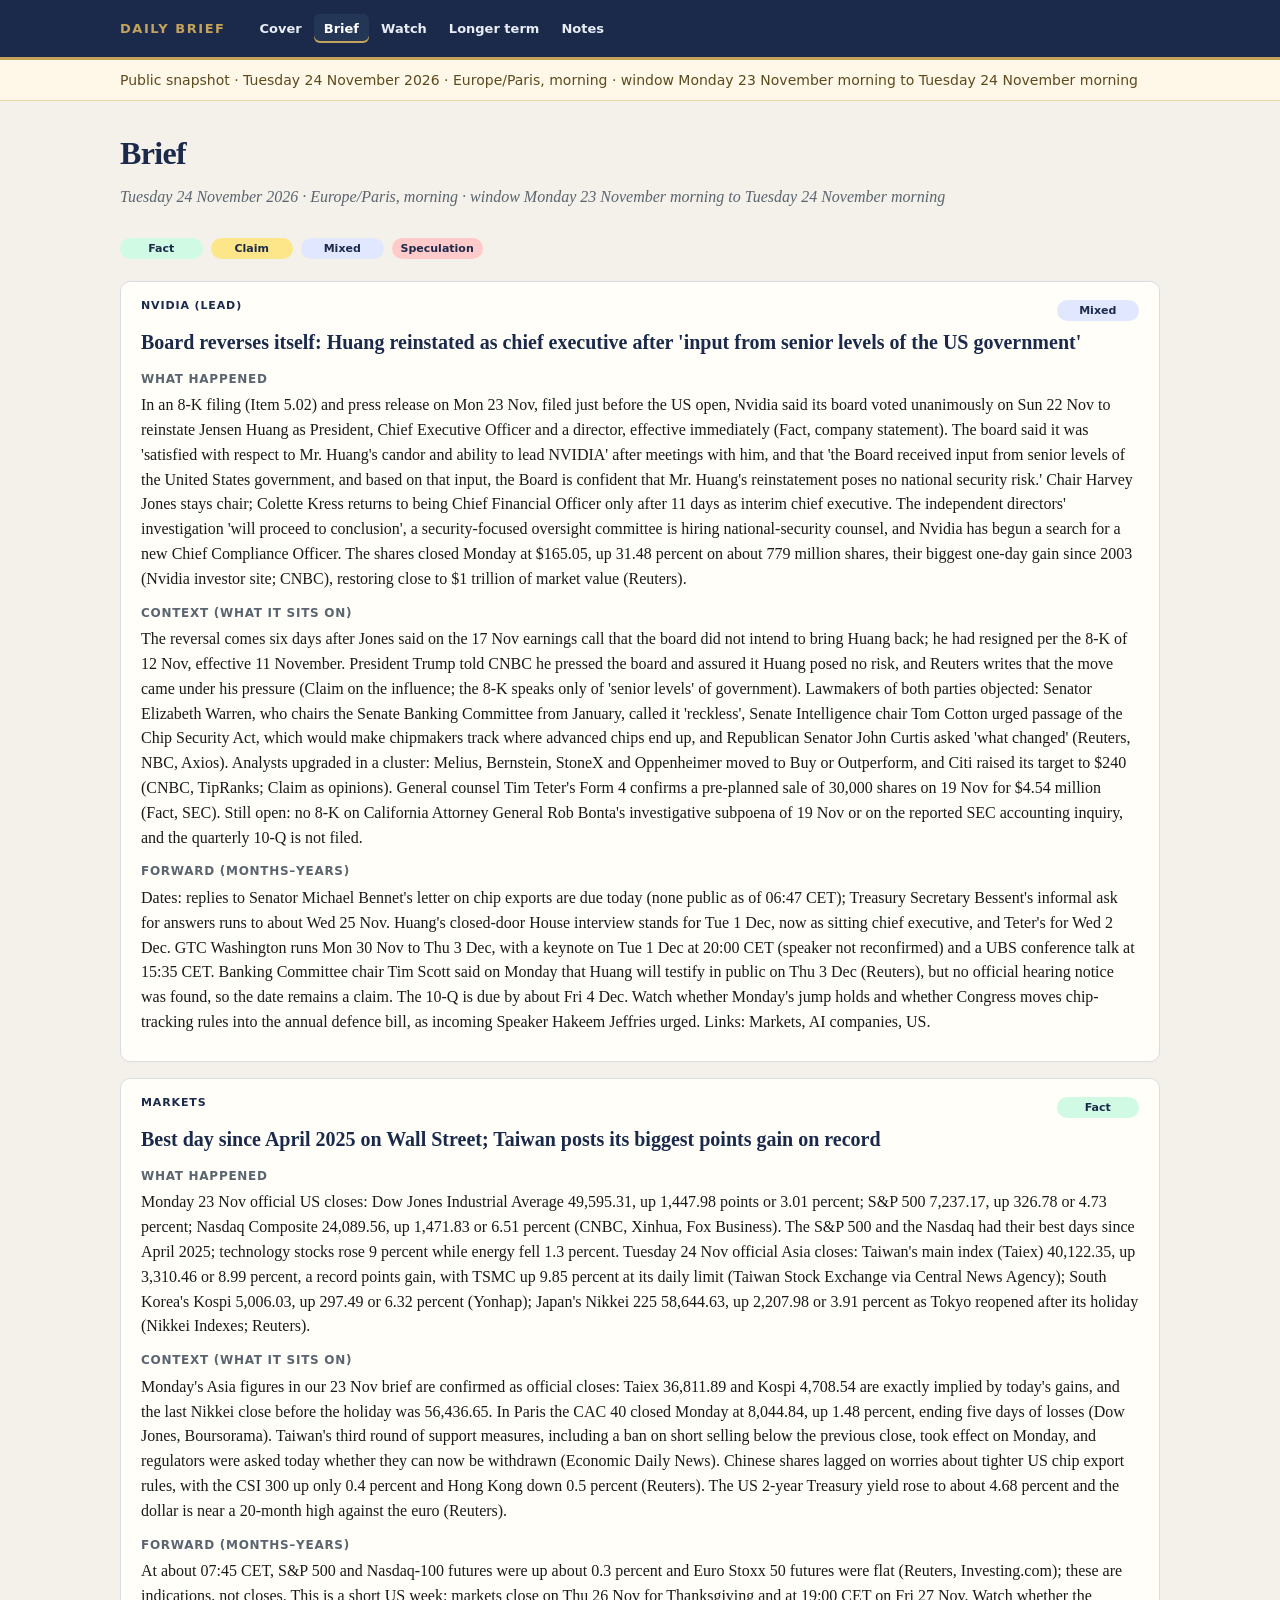
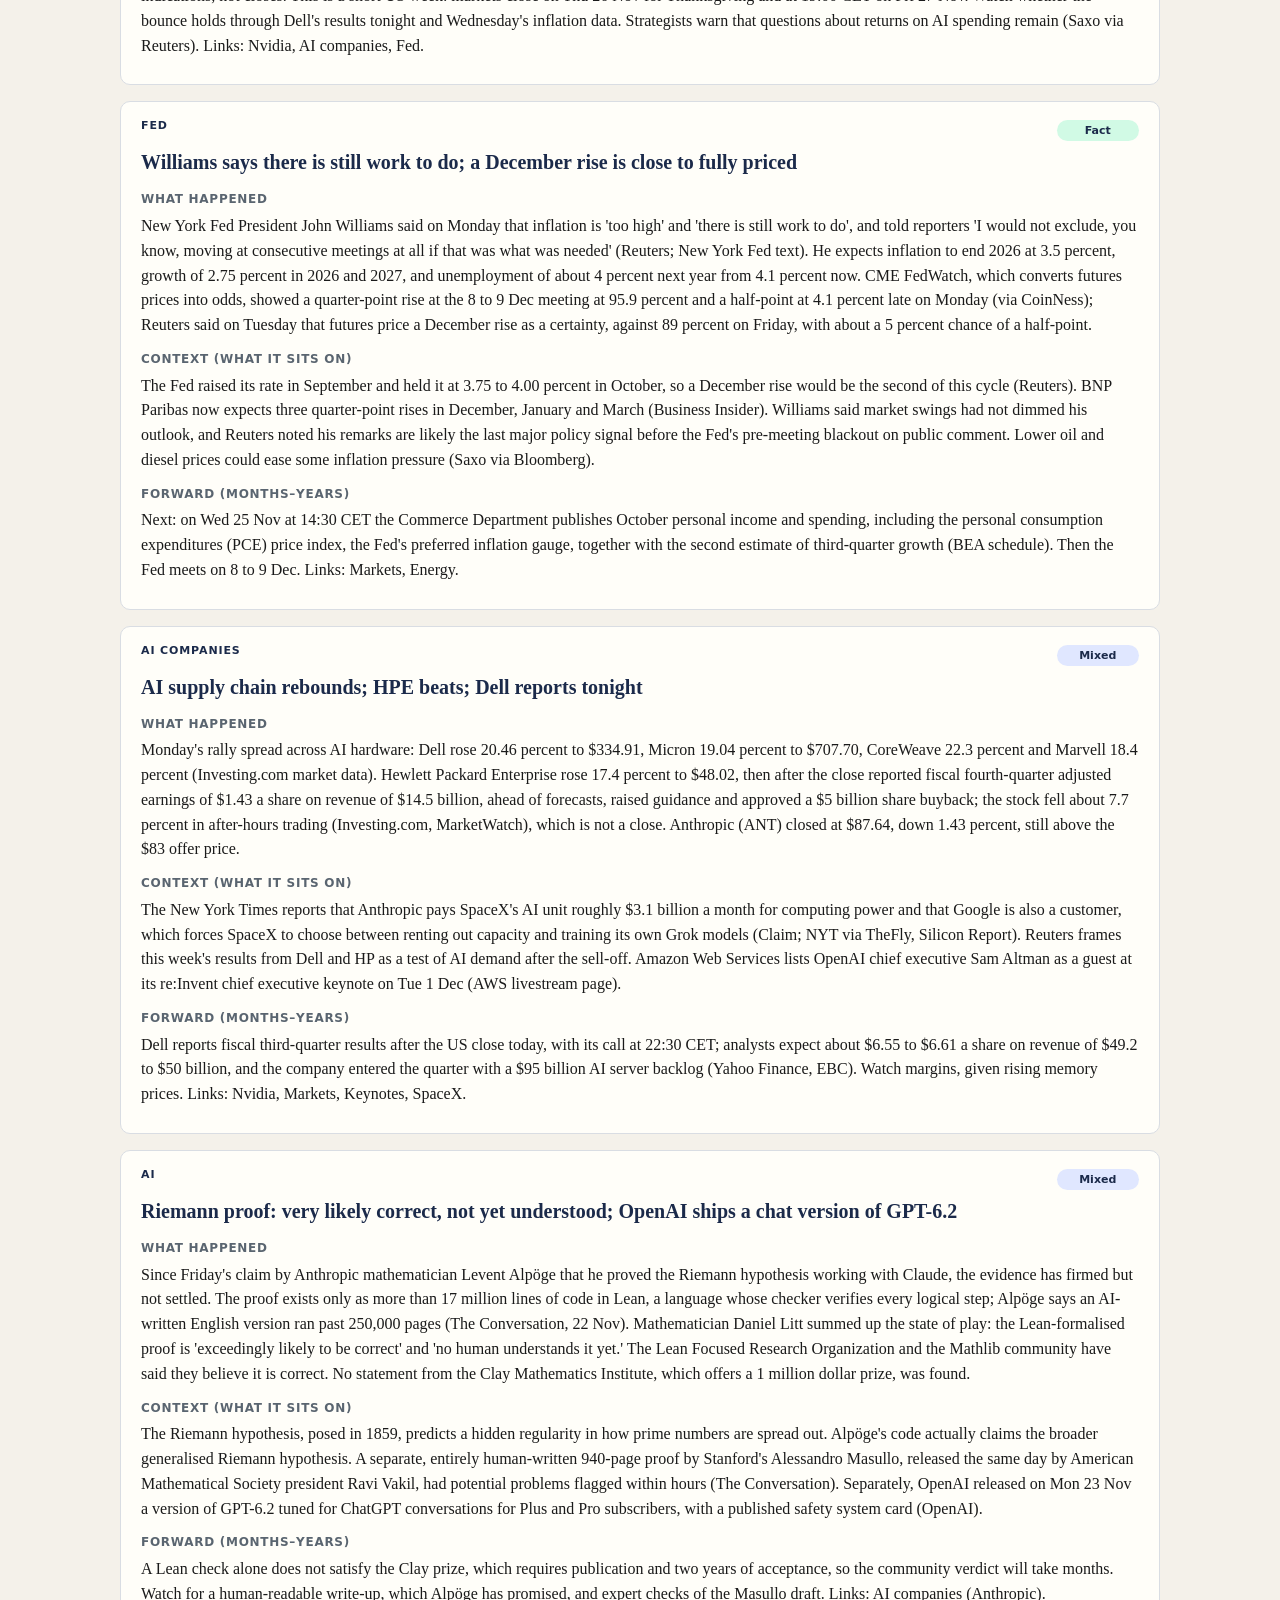
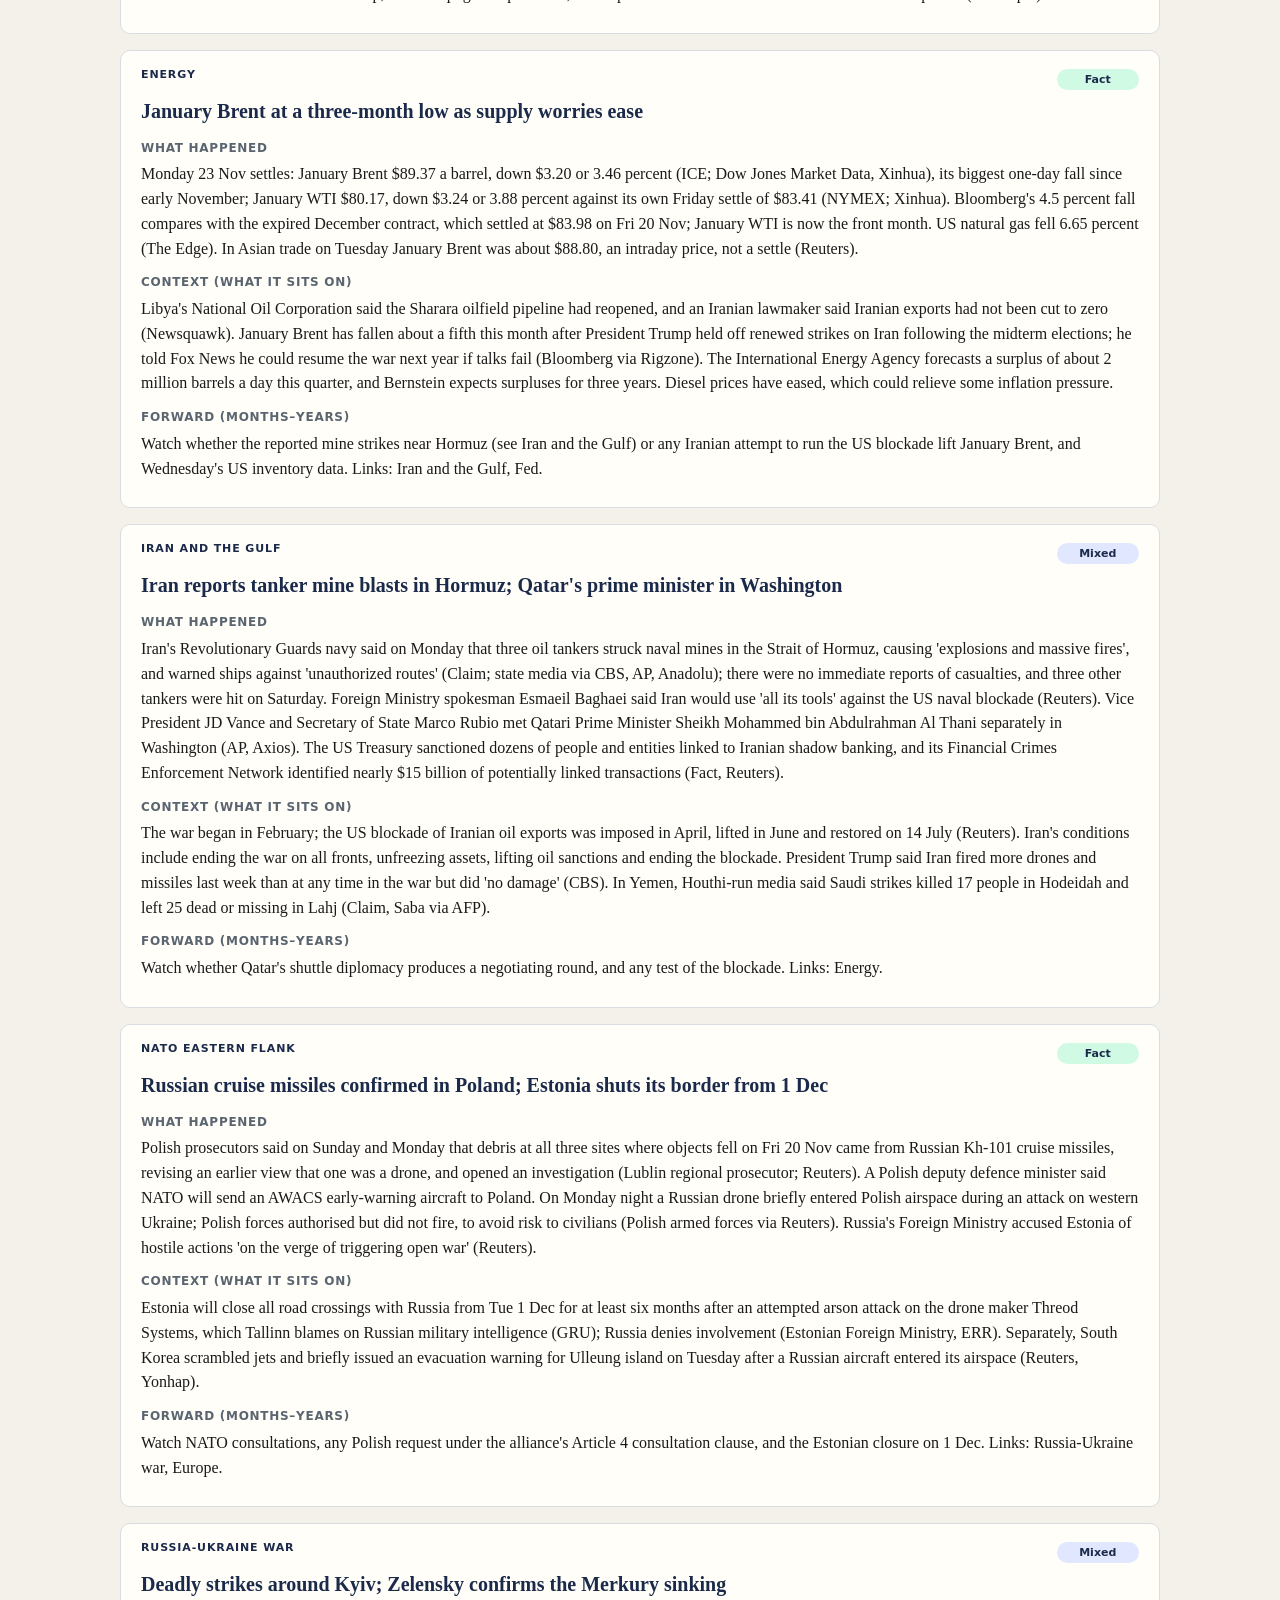
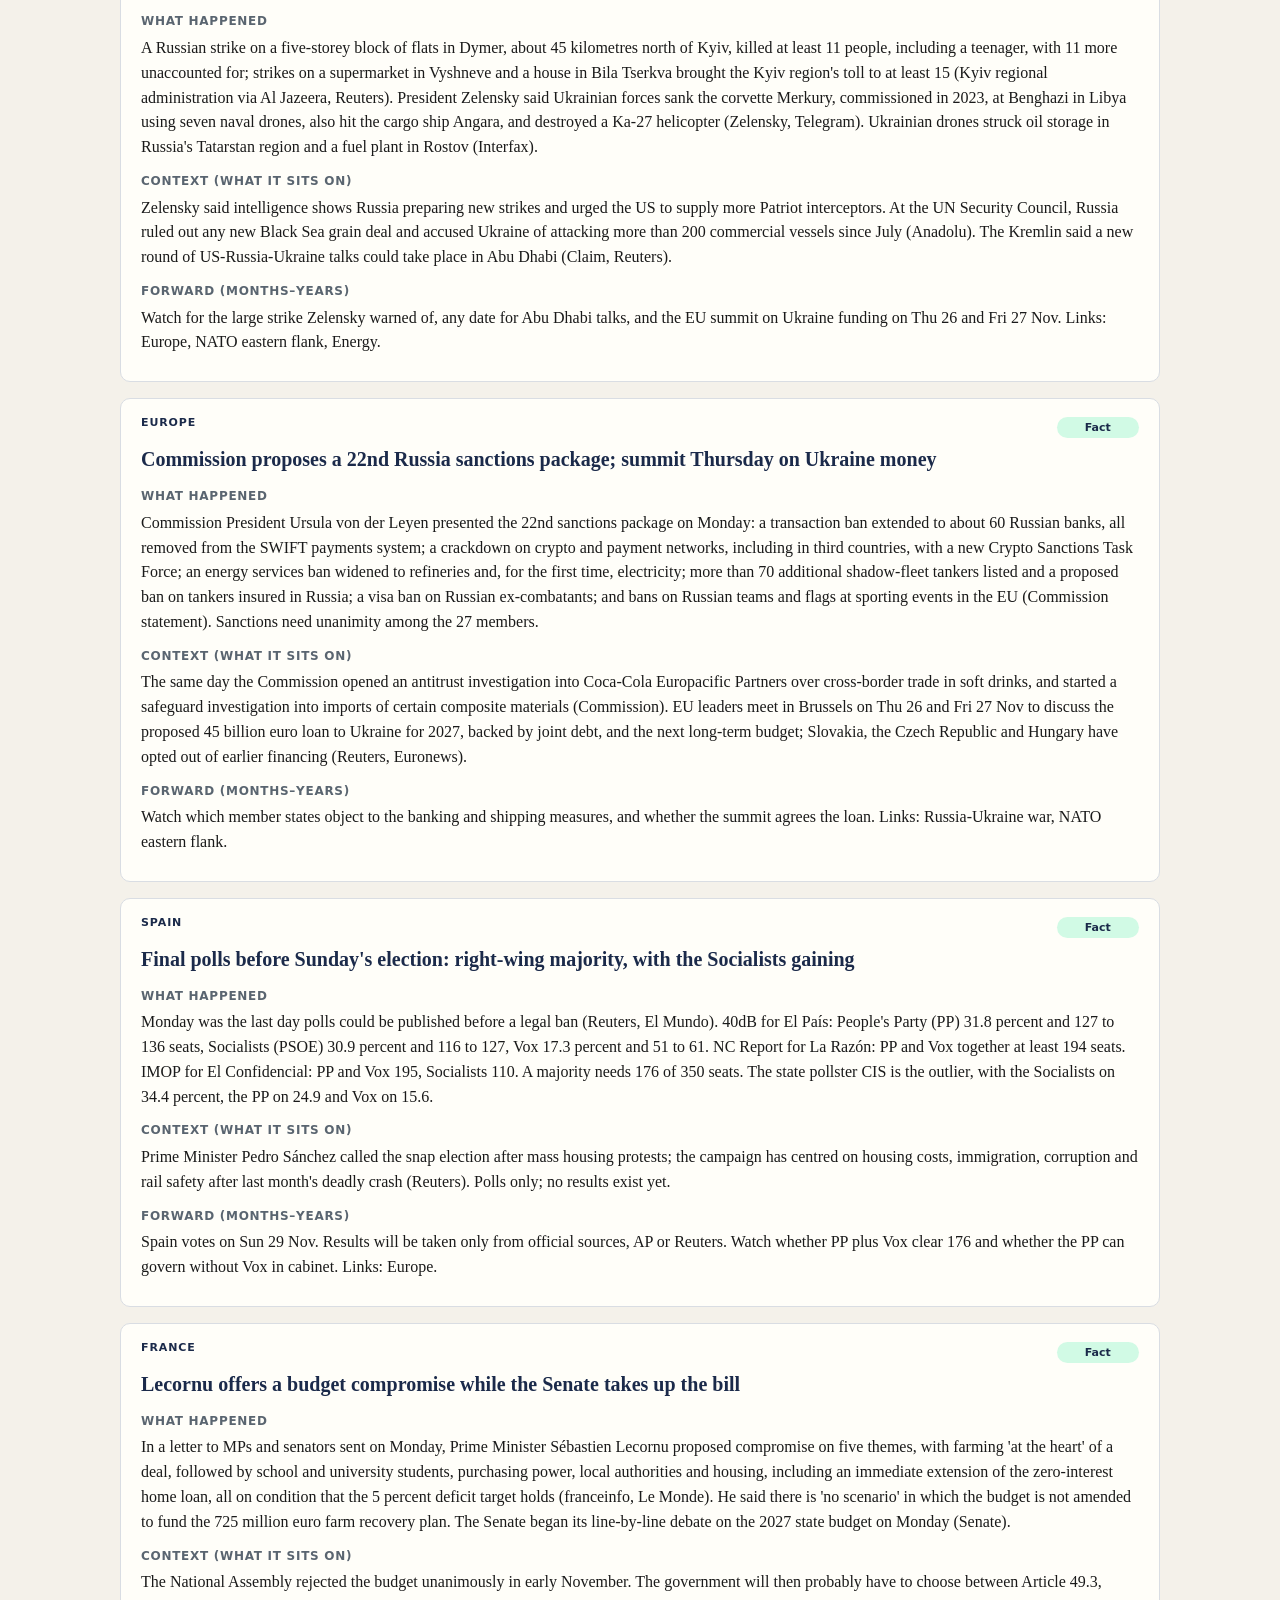
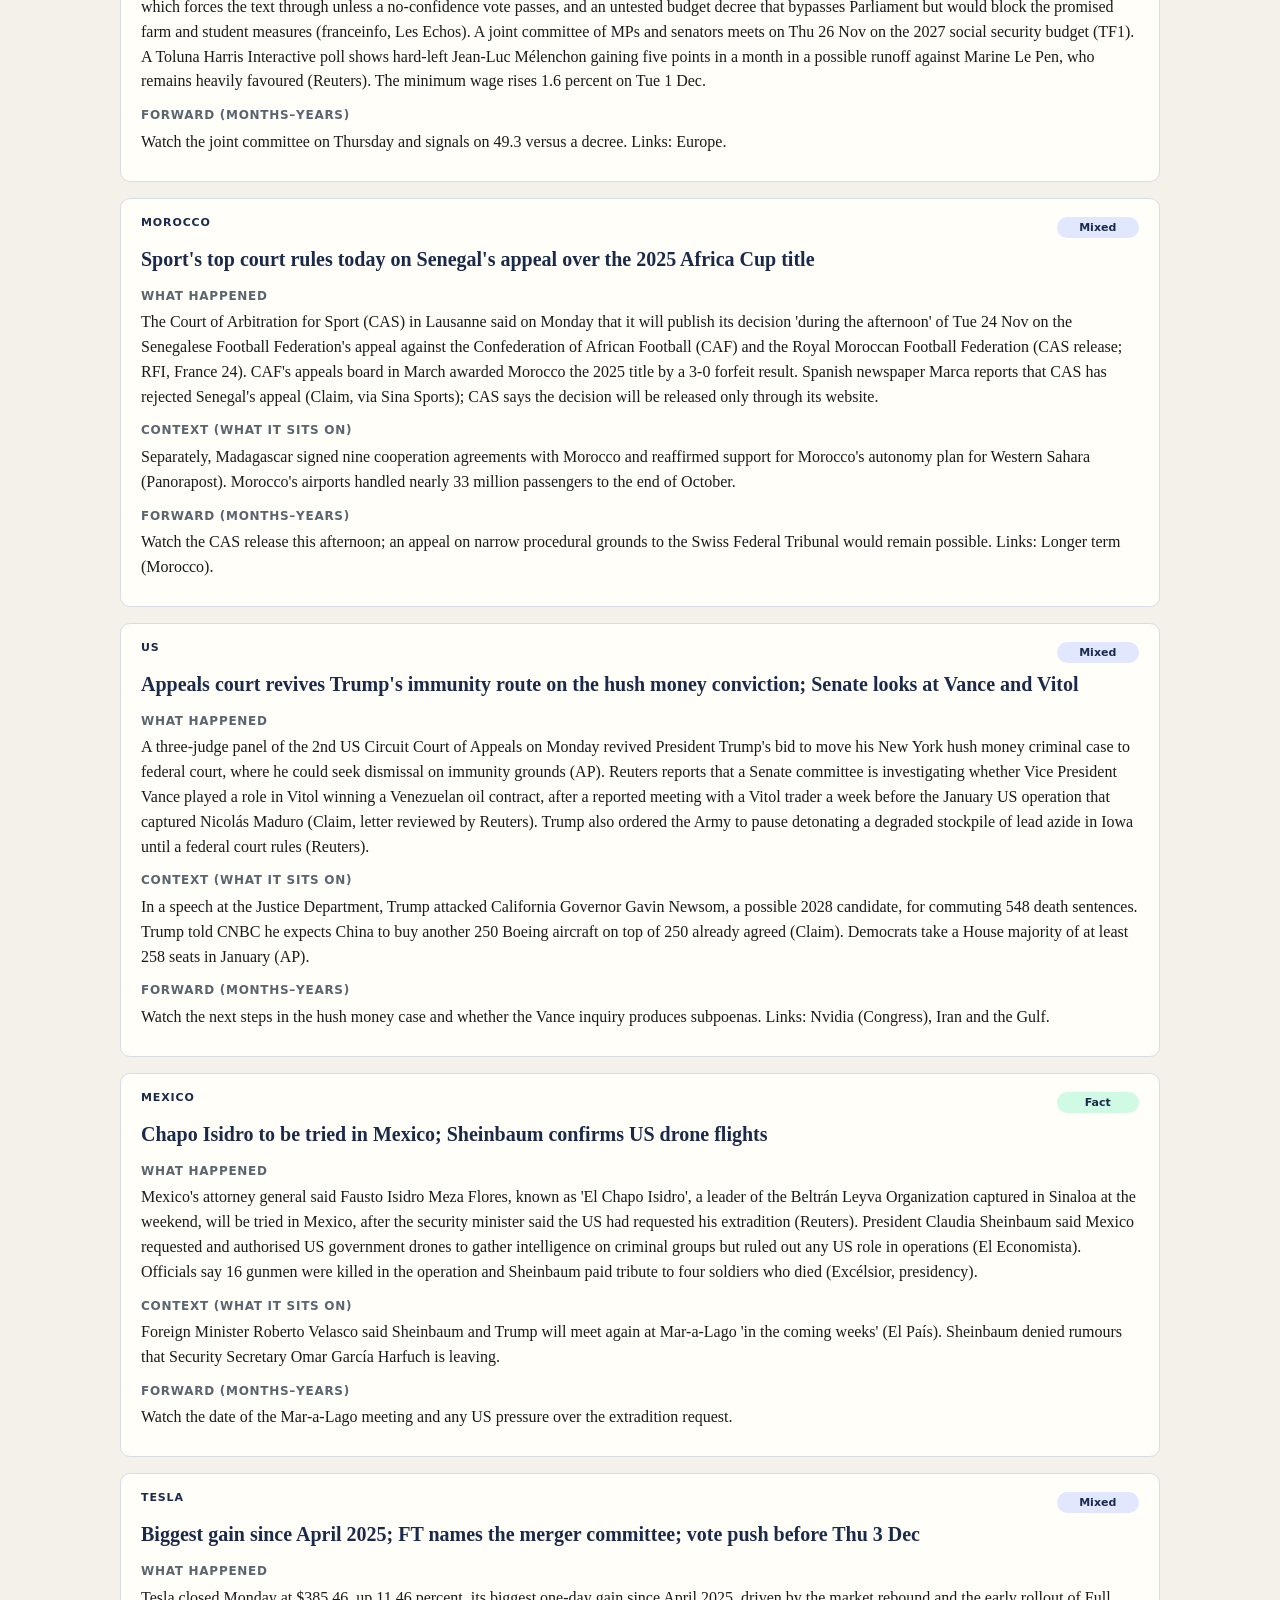
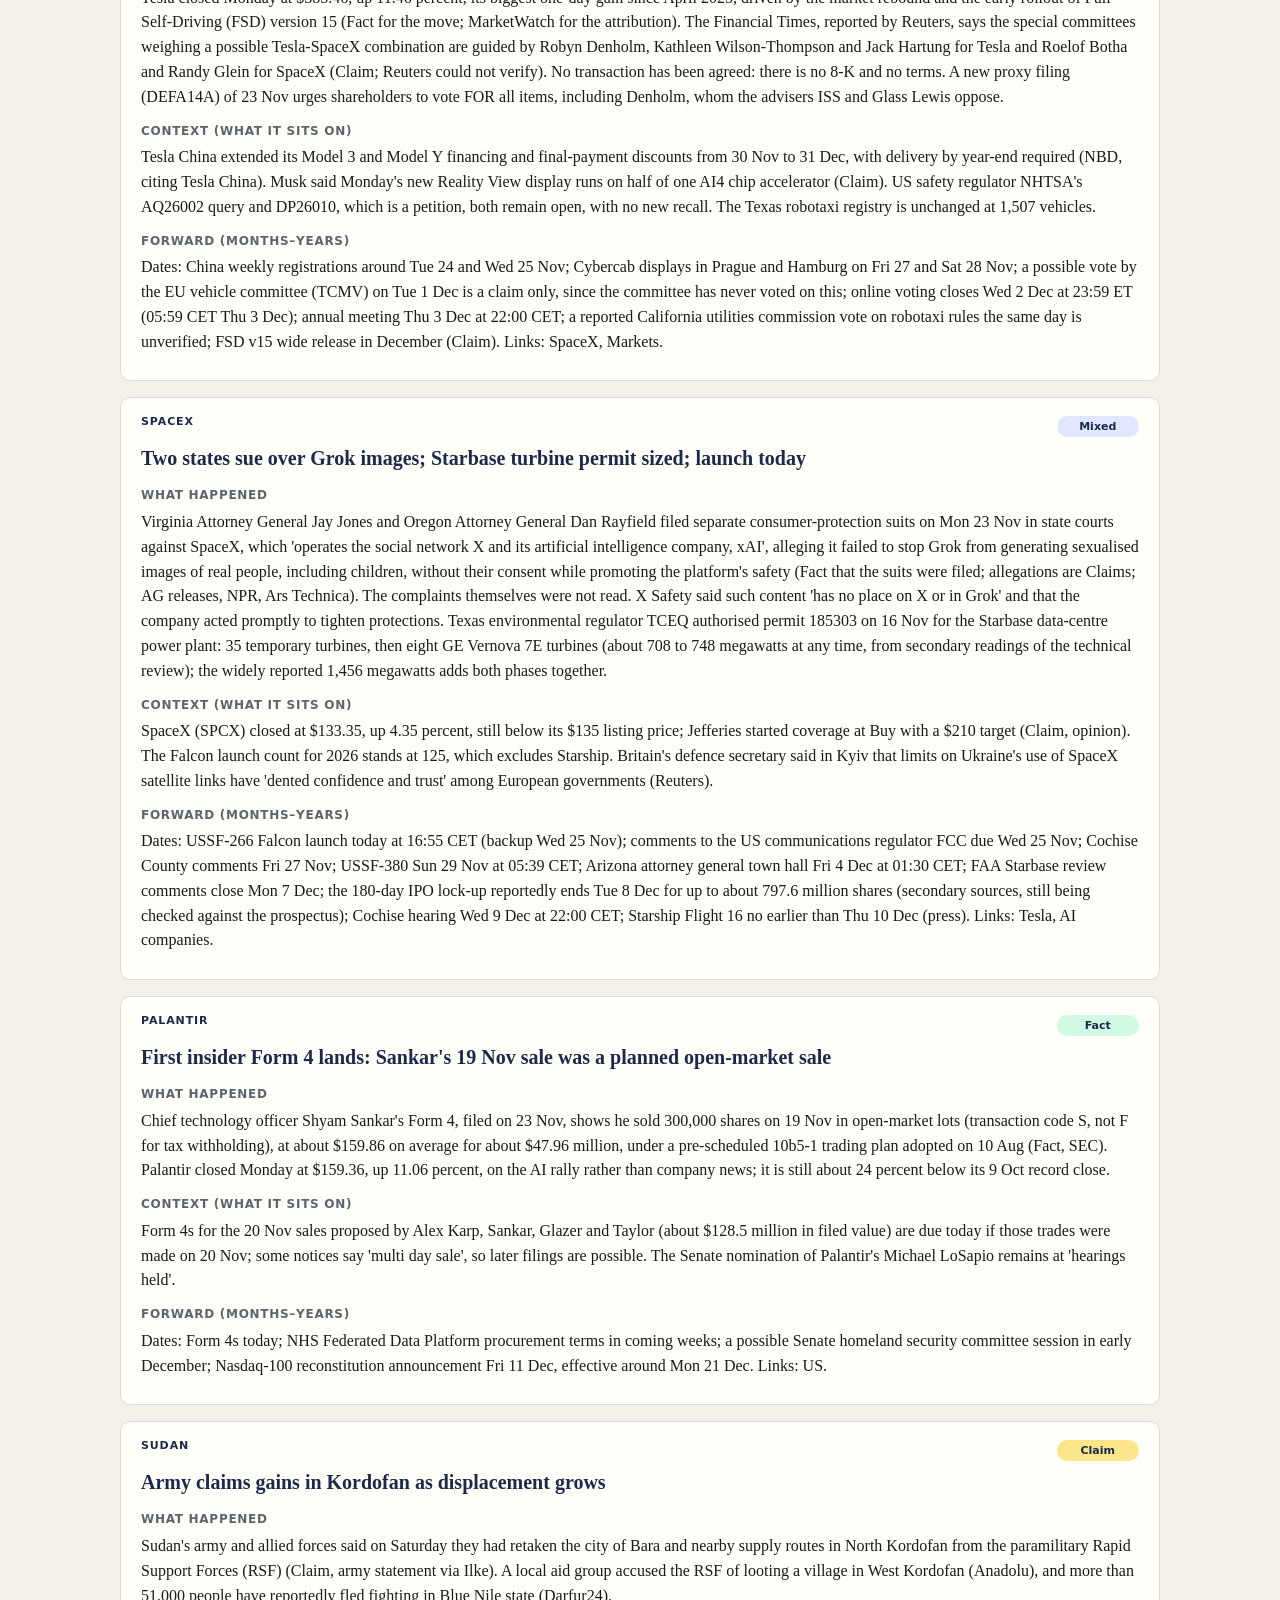
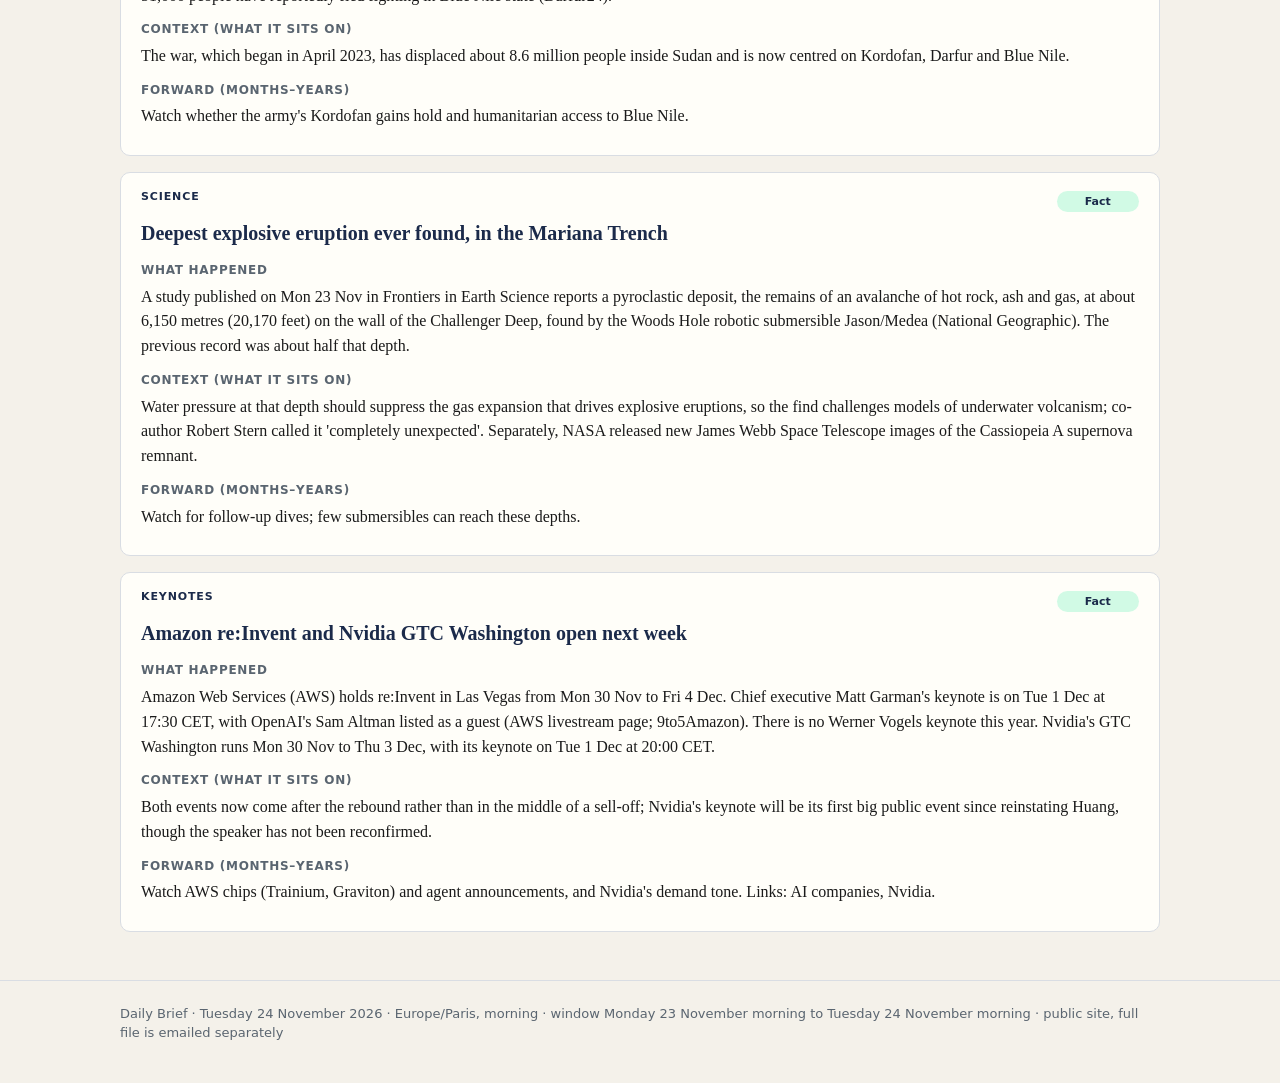
==== commit ae08f48e: "Daily Brief Tuesday 24 November 2026  ·  Europe/Paris, morning  ·  window Monday 23 November morning" ====
--- a/brief.html
+++ b/brief.html
@@ -3,7 +3,7 @@
 <head>
   <meta charset="utf-8">
   <meta name="viewport" content="width=device-width, initial-scale=1">
-  <title>Brief · Daily Brief · Monday 23 November 2026  ·  Europe/Paris, morning  ·  window Friday 20 November morning to Monday 23 November morning, including the weekend</title>
+  <title>Brief · Daily Brief · Tuesday 24 November 2026  ·  Europe/Paris, morning  ·  window Monday 23 November morning to Tuesday 24 November morning</title>
   <link rel="stylesheet" href="styles.css">
 </head>
 <body>
@@ -13,10 +13,10 @@
       <nav><a href="index.html">Cover</a><a href="brief.html" aria-current="page">Brief</a><a href="watch.html">Watch</a><a href="longer-term.html">Longer term</a><a href="notes.html">Notes</a></nav>
     </div>
   </header>
-  <div class="banner"><div class="wrap">Public snapshot · Monday 23 November 2026  ·  Europe/Paris, morning  ·  window Friday 20 November morning to Monday 23 November morning, including the weekend</div></div>
+  <div class="banner"><div class="wrap">Public snapshot · Tuesday 24 November 2026  ·  Europe/Paris, morning  ·  window Monday 23 November morning to Tuesday 24 November morning</div></div>
   <main class="wrap">
     <h1>Brief</h1>
-    <p class="lede">Monday 23 November 2026  ·  Europe/Paris, morning  ·  window Friday 20 November morning to Monday 23 November morning, including the weekend</p>
+    <p class="lede">Tuesday 24 November 2026  ·  Europe/Paris, morning  ·  window Monday 23 November morning to Tuesday 24 November morning</p>
     <div class="legend">
   <span class="status fact">Fact</span>
   <span class="status claim">Claim</span>
@@ -25,278 +25,278 @@
 </div>
 <article class="story">
   <div class="story-head">
-    <div class="kicker">Markets (lead)</div>
-    <span class="status fact">Fact</span>
-  </div>
-  <h2>Worst week in six years on Wall Street; Asia splits on Monday as Taiwan and Korea step in</h2>
-  <h3>What happened</h3>
-  <p>Friday 20 Nov official US closes: S&amp;P 500 6,910.39, down 265.44 points or 3.70 percent; Nasdaq Composite 22,617.73, down 1,261.47 or 5.28 percent; Dow Jones Industrial Average 48,147.33, down 949.73 or 1.93 percent (CNBC, AP, UPI). The S&amp;P 500 and the Dow are now in a &#x27;correction&#x27;, meaning 10 percent below their records, and the Nasdaq has lost all its gains for 2026. CNBC says it was the worst week for the Nasdaq and the Dow in more than six years. Monday 23 Nov official Asia closes: Taiwan&#x27;s main index (Taiex) 36,811.89, up 778.60 or 2.16 percent (Taiwan Stock Exchange, Central News Agency); South Korea&#x27;s Kospi 4,708.54, down 161.42 or 3.31 percent (Yonhap). Tokyo was closed for a public holiday; the last Nikkei 225 close is Friday&#x27;s 56,436.65.</p>
-  <h3>Context (what it sits on)</h3>
-  <p>Friday&#x27;s Asia figures in our 20 Nov brief are confirmed as official closes: Taiex 36,033.29 (Taiwan Stock Exchange table), Nikkei 56,436.65 (Nikkei Indexes) and Kospi 4,869.96 (implied exactly by Monday&#x27;s 161.42-point fall). Over the weekend Taiwan&#x27;s Financial Supervisory Commission banned short selling below the previous close from today, raised margin requirements and urged company buybacks, and the state stabilisation fund said it was buying shares after the island&#x27;s worst week in 35 years (FSC, Ministry of Finance, Bloomberg). South Korea&#x27;s finance chiefs began preparing a market stabilisation fund for the first time in 18 years and eased buyback limits, but did not add short-selling curbs (SBS, Seoul Economic Daily). In Paris the CAC 40 closed Friday at 7,927.75, down 1.89 percent and more than 5 percent on the week (AFP, Les Echos).</p>
-  <h3>Forward (months–years)</h3>
-  <p>At about 07:45 CET, futures were up 1.55 percent for the Dow, 2.16 percent for the S&amp;P 500 and 3.03 percent for the Nasdaq-100 (CNBC); these are indications, not closes. European futures pointed to a flat to slightly higher open. This is a shortened US week: markets close on Thu 26 Nov for Thanksgiving and at 19:00 CET on Fri 27 Nov. Watch whether Monday&#x27;s bounce holds, results from Hewlett Packard Enterprise (Mon) and Dell (Tue), and whether Asian state support steadies chip stocks. Links: Nvidia, AI companies, Fed.</p>
+    <div class="kicker">Nvidia (lead)</div>
+    <span class="status mixed">Mixed</span>
+  </div>
+  <h2>Board reverses itself: Huang reinstated as chief executive after &#x27;input from senior levels of the US government&#x27;</h2>
+  <h3>What happened</h3>
+  <p>In an 8-K filing (Item 5.02) and press release on Mon 23 Nov, filed just before the US open, Nvidia said its board voted unanimously on Sun 22 Nov to reinstate Jensen Huang as President, Chief Executive Officer and a director, effective immediately (Fact, company statement). The board said it was &#x27;satisfied with respect to Mr. Huang&#x27;s candor and ability to lead NVIDIA&#x27; after meetings with him, and that &#x27;the Board received input from senior levels of the United States government, and based on that input, the Board is confident that Mr. Huang&#x27;s reinstatement poses no national security risk.&#x27; Chair Harvey Jones stays chair; Colette Kress returns to being Chief Financial Officer only after 11 days as interim chief executive. The independent directors&#x27; investigation &#x27;will proceed to conclusion&#x27;, a security-focused oversight committee is hiring national-security counsel, and Nvidia has begun a search for a new Chief Compliance Officer. The shares closed Monday at $165.05, up 31.48 percent on about 779 million shares, their biggest one-day gain since 2003 (Nvidia investor site; CNBC), restoring close to $1 trillion of market value (Reuters).</p>
+  <h3>Context (what it sits on)</h3>
+  <p>The reversal comes six days after Jones said on the 17 Nov earnings call that the board did not intend to bring Huang back; he had resigned per the 8-K of 12 Nov, effective 11 November. President Trump told CNBC he pressed the board and assured it Huang posed no risk, and Reuters writes that the move came under his pressure (Claim on the influence; the 8-K speaks only of &#x27;senior levels&#x27; of government). Lawmakers of both parties objected: Senator Elizabeth Warren, who chairs the Senate Banking Committee from January, called it &#x27;reckless&#x27;, Senate Intelligence chair Tom Cotton urged passage of the Chip Security Act, which would make chipmakers track where advanced chips end up, and Republican Senator John Curtis asked &#x27;what changed&#x27; (Reuters, NBC, Axios). Analysts upgraded in a cluster: Melius, Bernstein, StoneX and Oppenheimer moved to Buy or Outperform, and Citi raised its target to $240 (CNBC, TipRanks; Claim as opinions). General counsel Tim Teter&#x27;s Form 4 confirms a pre-planned sale of 30,000 shares on 19 Nov for $4.54 million (Fact, SEC). Still open: no 8-K on California Attorney General Rob Bonta&#x27;s investigative subpoena of 19 Nov or on the reported SEC accounting inquiry, and the quarterly 10-Q is not filed.</p>
+  <h3>Forward (months–years)</h3>
+  <p>Dates: replies to Senator Michael Bennet&#x27;s letter on chip exports are due today (none public as of 06:47 CET); Treasury Secretary Bessent&#x27;s informal ask for answers runs to about Wed 25 Nov. Huang&#x27;s closed-door House interview stands for Tue 1 Dec, now as sitting chief executive, and Teter&#x27;s for Wed 2 Dec. GTC Washington runs Mon 30 Nov to Thu 3 Dec, with a keynote on Tue 1 Dec at 20:00 CET (speaker not reconfirmed) and a UBS conference talk at 15:35 CET. Banking Committee chair Tim Scott said on Monday that Huang will testify in public on Thu 3 Dec (Reuters), but no official hearing notice was found, so the date remains a claim. The 10-Q is due by about Fri 4 Dec. Watch whether Monday&#x27;s jump holds and whether Congress moves chip-tracking rules into the annual defence bill, as incoming Speaker Hakeem Jeffries urged. Links: Markets, AI companies, US.</p>
+</article>
+<article class="story">
+  <div class="story-head">
+    <div class="kicker">Markets</div>
+    <span class="status fact">Fact</span>
+  </div>
+  <h2>Best day since April 2025 on Wall Street; Taiwan posts its biggest points gain on record</h2>
+  <h3>What happened</h3>
+  <p>Monday 23 Nov official US closes: Dow Jones Industrial Average 49,595.31, up 1,447.98 points or 3.01 percent; S&amp;P 500 7,237.17, up 326.78 or 4.73 percent; Nasdaq Composite 24,089.56, up 1,471.83 or 6.51 percent (CNBC, Xinhua, Fox Business). The S&amp;P 500 and the Nasdaq had their best days since April 2025; technology stocks rose 9 percent while energy fell 1.3 percent. Tuesday 24 Nov official Asia closes: Taiwan&#x27;s main index (Taiex) 40,122.35, up 3,310.46 or 8.99 percent, a record points gain, with TSMC up 9.85 percent at its daily limit (Taiwan Stock Exchange via Central News Agency); South Korea&#x27;s Kospi 5,006.03, up 297.49 or 6.32 percent (Yonhap); Japan&#x27;s Nikkei 225 58,644.63, up 2,207.98 or 3.91 percent as Tokyo reopened after its holiday (Nikkei Indexes; Reuters).</p>
+  <h3>Context (what it sits on)</h3>
+  <p>Monday&#x27;s Asia figures in our 23 Nov brief are confirmed as official closes: Taiex 36,811.89 and Kospi 4,708.54 are exactly implied by today&#x27;s gains, and the last Nikkei close before the holiday was 56,436.65. In Paris the CAC 40 closed Monday at 8,044.84, up 1.48 percent, ending five days of losses (Dow Jones, Boursorama). Taiwan&#x27;s third round of support measures, including a ban on short selling below the previous close, took effect on Monday, and regulators were asked today whether they can now be withdrawn (Economic Daily News). Chinese shares lagged on worries about tighter US chip export rules, with the CSI 300 up only 0.4 percent and Hong Kong down 0.5 percent (Reuters). The US 2-year Treasury yield rose to about 4.68 percent and the dollar is near a 20-month high against the euro (Reuters).</p>
+  <h3>Forward (months–years)</h3>
+  <p>At about 07:45 CET, S&amp;P 500 and Nasdaq-100 futures were up about 0.3 percent and Euro Stoxx 50 futures were flat (Reuters, Investing.com); these are indications, not closes. This is a short US week: markets close on Thu 26 Nov for Thanksgiving and at 19:00 CET on Fri 27 Nov. Watch whether the bounce holds through Dell&#x27;s results tonight and Wednesday&#x27;s inflation data. Strategists warn that questions about returns on AI spending remain (Saxo via Reuters). Links: Nvidia, AI companies, Fed.</p>
+</article>
+<article class="story">
+  <div class="story-head">
+    <div class="kicker">Fed</div>
+    <span class="status fact">Fact</span>
+  </div>
+  <h2>Williams says there is still work to do; a December rise is close to fully priced</h2>
+  <h3>What happened</h3>
+  <p>New York Fed President John Williams said on Monday that inflation is &#x27;too high&#x27; and &#x27;there is still work to do&#x27;, and told reporters &#x27;I would not exclude, you know, moving at consecutive meetings at all if that was what was needed&#x27; (Reuters; New York Fed text). He expects inflation to end 2026 at 3.5 percent, growth of 2.75 percent in 2026 and 2027, and unemployment of about 4 percent next year from 4.1 percent now. CME FedWatch, which converts futures prices into odds, showed a quarter-point rise at the 8 to 9 Dec meeting at 95.9 percent and a half-point at 4.1 percent late on Monday (via CoinNess); Reuters said on Tuesday that futures price a December rise as a certainty, against 89 percent on Friday, with about a 5 percent chance of a half-point.</p>
+  <h3>Context (what it sits on)</h3>
+  <p>The Fed raised its rate in September and held it at 3.75 to 4.00 percent in October, so a December rise would be the second of this cycle (Reuters). BNP Paribas now expects three quarter-point rises in December, January and March (Business Insider). Williams said market swings had not dimmed his outlook, and Reuters noted his remarks are likely the last major policy signal before the Fed&#x27;s pre-meeting blackout on public comment. Lower oil and diesel prices could ease some inflation pressure (Saxo via Bloomberg).</p>
+  <h3>Forward (months–years)</h3>
+  <p>Next: on Wed 25 Nov at 14:30 CET the Commerce Department publishes October personal income and spending, including the personal consumption expenditures (PCE) price index, the Fed&#x27;s preferred inflation gauge, together with the second estimate of third-quarter growth (BEA schedule). Then the Fed meets on 8 to 9 Dec. Links: Markets, Energy.</p>
+</article>
+<article class="story">
+  <div class="story-head">
+    <div class="kicker">AI companies</div>
+    <span class="status mixed">Mixed</span>
+  </div>
+  <h2>AI supply chain rebounds; HPE beats; Dell reports tonight</h2>
+  <h3>What happened</h3>
+  <p>Monday&#x27;s rally spread across AI hardware: Dell rose 20.46 percent to $334.91, Micron 19.04 percent to $707.70, CoreWeave 22.3 percent and Marvell 18.4 percent (Investing.com market data). Hewlett Packard Enterprise rose 17.4 percent to $48.02, then after the close reported fiscal fourth-quarter adjusted earnings of $1.43 a share on revenue of $14.5 billion, ahead of forecasts, raised guidance and approved a $5 billion share buyback; the stock fell about 7.7 percent in after-hours trading (Investing.com, MarketWatch), which is not a close. Anthropic (ANT) closed at $87.64, down 1.43 percent, still above the $83 offer price.</p>
+  <h3>Context (what it sits on)</h3>
+  <p>The New York Times reports that Anthropic pays SpaceX&#x27;s AI unit roughly $3.1 billion a month for computing power and that Google is also a customer, which forces SpaceX to choose between renting out capacity and training its own Grok models (Claim; NYT via TheFly, Silicon Report). Reuters frames this week&#x27;s results from Dell and HP as a test of AI demand after the sell-off. Amazon Web Services lists OpenAI chief executive Sam Altman as a guest at its re:Invent chief executive keynote on Tue 1 Dec (AWS livestream page).</p>
+  <h3>Forward (months–years)</h3>
+  <p>Dell reports fiscal third-quarter results after the US close today, with its call at 22:30 CET; analysts expect about $6.55 to $6.61 a share on revenue of $49.2 to $50 billion, and the company entered the quarter with a $95 billion AI server backlog (Yahoo Finance, EBC). Watch margins, given rising memory prices. Links: Nvidia, Markets, Keynotes, SpaceX.</p>
 </article>
 <article class="story">
   <div class="story-head">
     <div class="kicker">AI</div>
     <span class="status mixed">Mixed</span>
   </div>
-  <h2>Riemann hypothesis: Anthropic mathematician claims proof with Claude; Lean groups certify it</h2>
-  <h3>What happened</h3>
-  <p>On Friday 20 Nov Levent Alpöge, a number theorist on leave from Harvard who works at Anthropic, posted a note saying that, working with Anthropic&#x27;s AI model Claude over about six weeks, he had found a proof of the Riemann hypothesis. He published the proof in Lean, a programming language whose checker verifies each logical step (Nature, Scientific American, Guardian). On Saturday the Lean Focused Research Organization and the Mathlib Initiative said in a joint statement: &#x27;We have full confidence that Alpöge&#x27;s proof of the Riemann Hypothesis is correct.&#x27; MIT mathematician Andrew Sutherland said he compiled it independently and the chance anything is wrong is &#x27;approximately zero&#x27; (Scientific American).</p>
-  <h3>Context (what it sits on)</h3>
-  <p>The Riemann hypothesis, posed in 1859, predicts a hidden regularity in how prime numbers are spread out, and it is one of the seven Millennium Prize Problems with a 1 million dollar award from the Clay Mathematics Institute. The proof used a non-public version of Claude and is extremely long; Nature quotes Fields medallist James Maynard as expecting it to be correct but saying mathematicians will take a long time to understand it. Andrew Granville of the University of Montreal called the 4-page human summary &#x27;garbled&#x27; and questioned the timing, a day after Anthropic&#x27;s stock market debut; Alpöge rejects that view. The same day, Stanford&#x27;s Ravi Vakil posted a separate, entirely human-written draft proof by Alessandro Masullo, which still needs checking.</p>
-  <h3>Forward (months–years)</h3>
-  <p>Formal machine checking is a strong form of evidence, but the Clay prize also requires publication and two years of acceptance, so the &#x27;solved&#x27; status will be settled by the mathematical community over months. The wider point: AI systems are moving from helping with routine maths to producing results at the frontier, which affects how research is credited and checked. Watch for a readable write-up, any Clay Mathematics Institute statement and expert review of the Masullo draft. Links: AI companies (Anthropic), Markets.</p>
-</article>
-<article class="story">
-  <div class="story-head">
-    <div class="kicker">Nvidia</div>
-    <span class="status mixed">Mixed</span>
-  </div>
-  <h2>Worst week since 2008; California subpoena; Bessent still waiting for answers</h2>
-  <h3>What happened</h3>
-  <p>Nvidia closed Friday at $125.53, down 14.01 percent, and lost about 23 percent over the week, its worst week since 2008 (Nvidia tracker; Dow Jones Market Data via Proactive). California Attorney General Rob Bonta served Nvidia with an investigative subpoena on 19 Nov, asking whether its advanced chips or confidential information went to China and whether the company misled investors (California Department of Justice release; Fact). On CBS&#x27;s Face the Nation on Sunday, Treasury Secretary Scott Bessent said &#x27;We don&#x27;t&#x27; when asked if he has the answers he requested from the board and lawyers about 10 days ago, and said the administration wants to know who was in charge of compliance (Claim, his account).</p>
-  <h3>Context (what it sits on)</h3>
-  <p>Director of National Intelligence Jay Clayton said on Sunday that the Justice Department is investigating Alice Huang and her former company Megaspeed, and that some chips &#x27;have ended up in places that they should not&#x27; (Claim). The Financial Times reported an alleged 4.6 billion dollar diversion network through Megaspeed&#x27;s Malaysian unit Speedmatrix (Claim, press). A reported Securities and Exchange Commission (SEC) accounting inquiry is still unconfirmed; the quarterly 10-Q report is not yet filed. Governance: Jensen Huang resigned per the Form 8-K of 12 November, effective 11 November; Colette Kress is interim chief executive and also finance chief; Harvey Jones is board chair. Company statements are facts; the reasons and allegations remain claims.</p>
-  <h3>Forward (months–years)</h3>
-  <p>Dates: replies to Senator Michael Bennet&#x27;s letter are due Tue 24 Nov; Bessent&#x27;s informal deadline is about Wed 25 Nov; Nvidia&#x27;s GTC conference in Washington runs Mon 30 Nov to Thu 3 Dec, with a keynote on Tue 1 Dec at 20:00 CET and a UBS conference talk the same day at 15:35 CET. Huang&#x27;s closed-door House interview is set for Tue 1 Dec and general counsel Tim Teter&#x27;s for Wed 2 Dec. Huang&#x27;s Senate Banking appearance has no official committee notice, so its date remains a claim. The 10-Q window and the deadline to answer the Kistenmacher lawsuit fall around Fri 4 Dec. Pre-market indications in the low 130s are not a close. Links: Markets, AI companies.</p>
-</article>
-<article class="story">
-  <div class="story-head">
-    <div class="kicker">AI companies</div>
-    <span class="status mixed">Mixed</span>
-  </div>
-  <h2>Anthropic gives back gains; Oracle says its OpenAI build-out is fully funded</h2>
-  <h3>What happened</h3>
-  <p>Anthropic (symbol ANT, Nasdaq) closed Friday, its first full trading day, at $88.91, down $8.26 or 8.5 percent, after trading as low as $83.05, just above the $83 offer price (Yahoo Finance, CNBC). The offering, which raised about $81.3 billion in total, closed on Friday. Alongside it, seven buyers took a combined $26 billion of Class N shares in a private placement at the offer price; Nvidia&#x27;s share is about $10 billion, not the whole $26 billion as our 20 Nov brief implied (Chief of Staff correction; Nvidia tracker, Claim on the exact figure). After Friday&#x27;s close, Oracle said it has &#x27;secured all the funding&#x27; needed for its contract with OpenAI and called itself the first big cloud provider fully funded for this investment cycle (Oracle statement).</p>
-  <h3>Context (what it sits on)</h3>
-  <p>CNBC and Axios tie last week&#x27;s rout to investors taking profits after the Anthropic listing instead of buying more AI stocks, and to worries about how AI spending is financed. Hewlett Packard Enterprise (down 25 percent this month) reports after the US close on Monday and Dell (down 34 percent) on Tuesday; both sell servers for AI. OpenAI&#x27;s newest models, GPT-6.2 Astra and Sol, released on 17 November, are now also sold through Amazon&#x27;s Bedrock service.</p>
-  <h3>Forward (months–years)</h3>
-  <p>Watch whether Anthropic holds above $83; a fall below the offer price would hurt sentiment toward the next big AI listings. Watch Amazon&#x27;s re:Invent conference (Mon 30 Nov to Fri 4 Dec, Las Vegas) and Nvidia&#x27;s GTC in Washington for spending signals. Links: Markets, Nvidia, SpaceX (Anthropic is the main customer of SpaceX&#x27;s AI computing unit), AI.</p>
-</article>
-<article class="story">
-  <div class="story-head">
-    <div class="kicker">Fed</div>
-    <span class="status fact">Fact</span>
-  </div>
-  <h2>Cook makes the case for more rises; December move largely priced</h2>
-  <h3>What happened</h3>
-  <p>Federal Reserve Governor Lisa Cook said on Friday, in a speech in Santiago, Chile, that the current policy rate is not high enough and that &#x27;waiting longer to implement rate increases risks getting behind the curve&#x27; (Federal Reserve text; Reuters). She said there is &#x27;little evidence inflation is declining&#x27;. CME FedWatch, which turns futures prices into odds, showed on Sun 22 Nov a 91.4 percent chance of a quarter-point rise at the Tue 8 to Wed 9 Dec meeting, 8.6 percent for no change and 0 percent for a half-point (CME FedWatch figures as relayed by CoinNess; the CME page itself was not read).</p>
-  <h3>Context (what it sits on)</h3>
-  <p>The Fed raised its rate by a quarter point in September and held it at 3.75 to 4.00 percent in October, when Cook dissented in favour of a rise (Reuters). So a rise in December would be the second of this cycle. The half-point odds have faded: on 18 November FedWatch showed 4.6 percent for a half-point. JPMorgan now expects further quarter-point rises in January and March (Reuters via Quartz).</p>
-  <h3>Forward (months–years)</h3>
-  <p>Next: October personal consumption expenditures (PCE) inflation data, the Fed&#x27;s preferred gauge, is reported to be due Wed 25 Nov; then the Fed meeting on 8 to 9 Dec. A sharp market fall can make policymakers more cautious, so watch Fed speakers this week. Links: Markets, US.</p>
+  <h2>Riemann proof: very likely correct, not yet understood; OpenAI ships a chat version of GPT-6.2</h2>
+  <h3>What happened</h3>
+  <p>Since Friday&#x27;s claim by Anthropic mathematician Levent Alpöge that he proved the Riemann hypothesis working with Claude, the evidence has firmed but not settled. The proof exists only as more than 17 million lines of code in Lean, a language whose checker verifies every logical step; Alpöge says an AI-written English version ran past 250,000 pages (The Conversation, 22 Nov). Mathematician Daniel Litt summed up the state of play: the Lean-formalised proof is &#x27;exceedingly likely to be correct&#x27; and &#x27;no human understands it yet.&#x27; The Lean Focused Research Organization and the Mathlib community have said they believe it is correct. No statement from the Clay Mathematics Institute, which offers a 1 million dollar prize, was found.</p>
+  <h3>Context (what it sits on)</h3>
+  <p>The Riemann hypothesis, posed in 1859, predicts a hidden regularity in how prime numbers are spread out. Alpöge&#x27;s code actually claims the broader generalised Riemann hypothesis. A separate, entirely human-written 940-page proof by Stanford&#x27;s Alessandro Masullo, released the same day by American Mathematical Society president Ravi Vakil, had potential problems flagged within hours (The Conversation). Separately, OpenAI released on Mon 23 Nov a version of GPT-6.2 tuned for ChatGPT conversations for Plus and Pro subscribers, with a published safety system card (OpenAI).</p>
+  <h3>Forward (months–years)</h3>
+  <p>A Lean check alone does not satisfy the Clay prize, which requires publication and two years of acceptance, so the community verdict will take months. Watch for a human-readable write-up, which Alpöge has promised, and expert checks of the Masullo draft. Links: AI companies (Anthropic).</p>
+</article>
+<article class="story">
+  <div class="story-head">
+    <div class="kicker">Energy</div>
+    <span class="status fact">Fact</span>
+  </div>
+  <h2>January Brent at a three-month low as supply worries ease</h2>
+  <h3>What happened</h3>
+  <p>Monday 23 Nov settles: January Brent $89.37 a barrel, down $3.20 or 3.46 percent (ICE; Dow Jones Market Data, Xinhua), its biggest one-day fall since early November; January WTI $80.17, down $3.24 or 3.88 percent against its own Friday settle of $83.41 (NYMEX; Xinhua). Bloomberg&#x27;s 4.5 percent fall compares with the expired December contract, which settled at $83.98 on Fri 20 Nov; January WTI is now the front month. US natural gas fell 6.65 percent (The Edge). In Asian trade on Tuesday January Brent was about $88.80, an intraday price, not a settle (Reuters).</p>
+  <h3>Context (what it sits on)</h3>
+  <p>Libya&#x27;s National Oil Corporation said the Sharara oilfield pipeline had reopened, and an Iranian lawmaker said Iranian exports had not been cut to zero (Newsquawk). January Brent has fallen about a fifth this month after President Trump held off renewed strikes on Iran following the midterm elections; he told Fox News he could resume the war next year if talks fail (Bloomberg via Rigzone). The International Energy Agency forecasts a surplus of about 2 million barrels a day this quarter, and Bernstein expects surpluses for three years. Diesel prices have eased, which could relieve some inflation pressure.</p>
+  <h3>Forward (months–years)</h3>
+  <p>Watch whether the reported mine strikes near Hormuz (see Iran and the Gulf) or any Iranian attempt to run the US blockade lift January Brent, and Wednesday&#x27;s US inventory data. Links: Iran and the Gulf, Fed.</p>
+</article>
+<article class="story">
+  <div class="story-head">
+    <div class="kicker">Iran and the Gulf</div>
+    <span class="status mixed">Mixed</span>
+  </div>
+  <h2>Iran reports tanker mine blasts in Hormuz; Qatar&#x27;s prime minister in Washington</h2>
+  <h3>What happened</h3>
+  <p>Iran&#x27;s Revolutionary Guards navy said on Monday that three oil tankers struck naval mines in the Strait of Hormuz, causing &#x27;explosions and massive fires&#x27;, and warned ships against &#x27;unauthorized routes&#x27; (Claim; state media via CBS, AP, Anadolu); there were no immediate reports of casualties, and three other tankers were hit on Saturday. Foreign Ministry spokesman Esmaeil Baghaei said Iran would use &#x27;all its tools&#x27; against the US naval blockade (Reuters). Vice President JD Vance and Secretary of State Marco Rubio met Qatari Prime Minister Sheikh Mohammed bin Abdulrahman Al Thani separately in Washington (AP, Axios). The US Treasury sanctioned dozens of people and entities linked to Iranian shadow banking, and its Financial Crimes Enforcement Network identified nearly $15 billion of potentially linked transactions (Fact, Reuters).</p>
+  <h3>Context (what it sits on)</h3>
+  <p>The war began in February; the US blockade of Iranian oil exports was imposed in April, lifted in June and restored on 14 July (Reuters). Iran&#x27;s conditions include ending the war on all fronts, unfreezing assets, lifting oil sanctions and ending the blockade. President Trump said Iran fired more drones and missiles last week than at any time in the war but did &#x27;no damage&#x27; (CBS). In Yemen, Houthi-run media said Saudi strikes killed 17 people in Hodeidah and left 25 dead or missing in Lahj (Claim, Saba via AFP).</p>
+  <h3>Forward (months–years)</h3>
+  <p>Watch whether Qatar&#x27;s shuttle diplomacy produces a negotiating round, and any test of the blockade. Links: Energy.</p>
+</article>
+<article class="story">
+  <div class="story-head">
+    <div class="kicker">NATO eastern flank</div>
+    <span class="status fact">Fact</span>
+  </div>
+  <h2>Russian cruise missiles confirmed in Poland; Estonia shuts its border from 1 Dec</h2>
+  <h3>What happened</h3>
+  <p>Polish prosecutors said on Sunday and Monday that debris at all three sites where objects fell on Fri 20 Nov came from Russian Kh-101 cruise missiles, revising an earlier view that one was a drone, and opened an investigation (Lublin regional prosecutor; Reuters). A Polish deputy defence minister said NATO will send an AWACS early-warning aircraft to Poland. On Monday night a Russian drone briefly entered Polish airspace during an attack on western Ukraine; Polish forces authorised but did not fire, to avoid risk to civilians (Polish armed forces via Reuters). Russia&#x27;s Foreign Ministry accused Estonia of hostile actions &#x27;on the verge of triggering open war&#x27; (Reuters).</p>
+  <h3>Context (what it sits on)</h3>
+  <p>Estonia will close all road crossings with Russia from Tue 1 Dec for at least six months after an attempted arson attack on the drone maker Threod Systems, which Tallinn blames on Russian military intelligence (GRU); Russia denies involvement (Estonian Foreign Ministry, ERR). Separately, South Korea scrambled jets and briefly issued an evacuation warning for Ulleung island on Tuesday after a Russian aircraft entered its airspace (Reuters, Yonhap).</p>
+  <h3>Forward (months–years)</h3>
+  <p>Watch NATO consultations, any Polish request under the alliance&#x27;s Article 4 consultation clause, and the Estonian closure on 1 Dec. Links: Russia-Ukraine war, Europe.</p>
+</article>
+<article class="story">
+  <div class="story-head">
+    <div class="kicker">Russia-Ukraine war</div>
+    <span class="status mixed">Mixed</span>
+  </div>
+  <h2>Deadly strikes around Kyiv; Zelensky confirms the Merkury sinking</h2>
+  <h3>What happened</h3>
+  <p>A Russian strike on a five-storey block of flats in Dymer, about 45 kilometres north of Kyiv, killed at least 11 people, including a teenager, with 11 more unaccounted for; strikes on a supermarket in Vyshneve and a house in Bila Tserkva brought the Kyiv region&#x27;s toll to at least 15 (Kyiv regional administration via Al Jazeera, Reuters). President Zelensky said Ukrainian forces sank the corvette Merkury, commissioned in 2023, at Benghazi in Libya using seven naval drones, also hit the cargo ship Angara, and destroyed a Ka-27 helicopter (Zelensky, Telegram). Ukrainian drones struck oil storage in Russia&#x27;s Tatarstan region and a fuel plant in Rostov (Interfax).</p>
+  <h3>Context (what it sits on)</h3>
+  <p>Zelensky said intelligence shows Russia preparing new strikes and urged the US to supply more Patriot interceptors. At the UN Security Council, Russia ruled out any new Black Sea grain deal and accused Ukraine of attacking more than 200 commercial vessels since July (Anadolu). The Kremlin said a new round of US-Russia-Ukraine talks could take place in Abu Dhabi (Claim, Reuters).</p>
+  <h3>Forward (months–years)</h3>
+  <p>Watch for the large strike Zelensky warned of, any date for Abu Dhabi talks, and the EU summit on Ukraine funding on Thu 26 and Fri 27 Nov. Links: Europe, NATO eastern flank, Energy.</p>
+</article>
+<article class="story">
+  <div class="story-head">
+    <div class="kicker">Europe</div>
+    <span class="status fact">Fact</span>
+  </div>
+  <h2>Commission proposes a 22nd Russia sanctions package; summit Thursday on Ukraine money</h2>
+  <h3>What happened</h3>
+  <p>Commission President Ursula von der Leyen presented the 22nd sanctions package on Monday: a transaction ban extended to about 60 Russian banks, all removed from the SWIFT payments system; a crackdown on crypto and payment networks, including in third countries, with a new Crypto Sanctions Task Force; an energy services ban widened to refineries and, for the first time, electricity; more than 70 additional shadow-fleet tankers listed and a proposed ban on tankers insured in Russia; a visa ban on Russian ex-combatants; and bans on Russian teams and flags at sporting events in the EU (Commission statement). Sanctions need unanimity among the 27 members.</p>
+  <h3>Context (what it sits on)</h3>
+  <p>The same day the Commission opened an antitrust investigation into Coca-Cola Europacific Partners over cross-border trade in soft drinks, and started a safeguard investigation into imports of certain composite materials (Commission). EU leaders meet in Brussels on Thu 26 and Fri 27 Nov to discuss the proposed 45 billion euro loan to Ukraine for 2027, backed by joint debt, and the next long-term budget; Slovakia, the Czech Republic and Hungary have opted out of earlier financing (Reuters, Euronews).</p>
+  <h3>Forward (months–years)</h3>
+  <p>Watch which member states object to the banking and shipping measures, and whether the summit agrees the loan. Links: Russia-Ukraine war, NATO eastern flank.</p>
+</article>
+<article class="story">
+  <div class="story-head">
+    <div class="kicker">Spain</div>
+    <span class="status fact">Fact</span>
+  </div>
+  <h2>Final polls before Sunday&#x27;s election: right-wing majority, with the Socialists gaining</h2>
+  <h3>What happened</h3>
+  <p>Monday was the last day polls could be published before a legal ban (Reuters, El Mundo). 40dB for El País: People&#x27;s Party (PP) 31.8 percent and 127 to 136 seats, Socialists (PSOE) 30.9 percent and 116 to 127, Vox 17.3 percent and 51 to 61. NC Report for La Razón: PP and Vox together at least 194 seats. IMOP for El Confidencial: PP and Vox 195, Socialists 110. A majority needs 176 of 350 seats. The state pollster CIS is the outlier, with the Socialists on 34.4 percent, the PP on 24.9 and Vox on 15.6.</p>
+  <h3>Context (what it sits on)</h3>
+  <p>Prime Minister Pedro Sánchez called the snap election after mass housing protests; the campaign has centred on housing costs, immigration, corruption and rail safety after last month&#x27;s deadly crash (Reuters). Polls only; no results exist yet.</p>
+  <h3>Forward (months–years)</h3>
+  <p>Spain votes on Sun 29 Nov. Results will be taken only from official sources, AP or Reuters. Watch whether PP plus Vox clear 176 and whether the PP can govern without Vox in cabinet. Links: Europe.</p>
+</article>
+<article class="story">
+  <div class="story-head">
+    <div class="kicker">France</div>
+    <span class="status fact">Fact</span>
+  </div>
+  <h2>Lecornu offers a budget compromise while the Senate takes up the bill</h2>
+  <h3>What happened</h3>
+  <p>In a letter to MPs and senators sent on Monday, Prime Minister Sébastien Lecornu proposed compromise on five themes, with farming &#x27;at the heart&#x27; of a deal, followed by school and university students, purchasing power, local authorities and housing, including an immediate extension of the zero-interest home loan, all on condition that the 5 percent deficit target holds (franceinfo, Le Monde). He said there is &#x27;no scenario&#x27; in which the budget is not amended to fund the 725 million euro farm recovery plan. The Senate began its line-by-line debate on the 2027 state budget on Monday (Senate).</p>
+  <h3>Context (what it sits on)</h3>
+  <p>The National Assembly rejected the budget unanimously in early November. The government will then probably have to choose between Article 49.3, which forces the text through unless a no-confidence vote passes, and an untested budget decree that bypasses Parliament but would block the promised farm and student measures (franceinfo, Les Echos). A joint committee of MPs and senators meets on Thu 26 Nov on the 2027 social security budget (TF1). A Toluna Harris Interactive poll shows hard-left Jean-Luc Mélenchon gaining five points in a month in a possible runoff against Marine Le Pen, who remains heavily favoured (Reuters). The minimum wage rises 1.6 percent on Tue 1 Dec.</p>
+  <h3>Forward (months–years)</h3>
+  <p>Watch the joint committee on Thursday and signals on 49.3 versus a decree. Links: Europe.</p>
+</article>
+<article class="story">
+  <div class="story-head">
+    <div class="kicker">Morocco</div>
+    <span class="status mixed">Mixed</span>
+  </div>
+  <h2>Sport&#x27;s top court rules today on Senegal&#x27;s appeal over the 2025 Africa Cup title</h2>
+  <h3>What happened</h3>
+  <p>The Court of Arbitration for Sport (CAS) in Lausanne said on Monday that it will publish its decision &#x27;during the afternoon&#x27; of Tue 24 Nov on the Senegalese Football Federation&#x27;s appeal against the Confederation of African Football (CAF) and the Royal Moroccan Football Federation (CAS release; RFI, France 24). CAF&#x27;s appeals board in March awarded Morocco the 2025 title by a 3-0 forfeit result. Spanish newspaper Marca reports that CAS has rejected Senegal&#x27;s appeal (Claim, via Sina Sports); CAS says the decision will be released only through its website.</p>
+  <h3>Context (what it sits on)</h3>
+  <p>Separately, Madagascar signed nine cooperation agreements with Morocco and reaffirmed support for Morocco&#x27;s autonomy plan for Western Sahara (Panorapost). Morocco&#x27;s airports handled nearly 33 million passengers to the end of October.</p>
+  <h3>Forward (months–years)</h3>
+  <p>Watch the CAS release this afternoon; an appeal on narrow procedural grounds to the Swiss Federal Tribunal would remain possible. Links: Longer term (Morocco).</p>
 </article>
 <article class="story">
   <div class="story-head">
     <div class="kicker">US</div>
-    <span class="status fact">Fact</span>
-  </div>
-  <h2>Democrats clinch the largest House majority since 1992; Trump floats deals</h2>
-  <h3>What happened</h3>
-  <p>AP called North Carolina&#x27;s 5th district for Democrat Chuck Hubbard on Sunday after a recount, unseating 11-term Republican Virginia Foxx by about 330 votes and taking Democrats to at least 258 seats in the 435-seat House (AP, BBC). AP says it is the party&#x27;s best result since 1992. Trump, on Fox News on Saturday, kept up veto threats but said there was a &#x27;very good chance&#x27; of bipartisan deals, and he reposted Senator-elect Abdul El-Sayed&#x27;s pitch for universal health cover branded &#x27;TrumpCare&#x27; (AP, NBC).</p>
-  <h3>Context (what it sits on)</h3>
-  <p>The new Congress takes office in January 2027. A majority this large lets Democrats set the House agenda, launch investigations and push spending priorities, while the president keeps his veto. Thanksgiving travel began with a nationwide Delta Air Lines delay on Sunday, caused by a failure in its aircraft weight-and-balance system (NBC).</p>
-  <h3>Forward (months–years)</h3>
-  <p>Watch whether the outreach on health care becomes concrete talks, and how the lame-duck Congress handles nominations and spending before January. Links: Fed, Palantir (Senate nominations).</p>
-</article>
-<article class="story">
-  <div class="story-head">
-    <div class="kicker">Energy</div>
-    <span class="status fact">Fact</span>
-  </div>
-  <h2>Oil up Friday but down 3.4 percent on the week; Senate passes permitting overhaul</h2>
-  <h3>What happened</h3>
-  <p>Friday 20 Nov settles: January Brent $92.57 a barrel, up $0.59 or 0.64 percent, and down 3.4 percent on the week; January West Texas Intermediate (WTI) $83.41, up $0.97 or 1.2 percent; the expiring December WTI contract settled at $83.98, up $0.77 (Bloomberg via Rigzone, Dow Jones via Yahoo, Xinhua, Newsquawk). December WTI expired on Fri 20 Nov, so January WTI is now the front month. Prices rose late on Houthi threats to Saudi Red Sea ports and a CBS report that the US and Israel are weighing a new strike on Iran (Claim, press).</p>
-  <h3>Context (what it sits on)</h3>
-  <p>It was a third weekly fall, as ample supply outweighed war risk. On Thursday 19 Nov the US Senate passed the Bipartisan American Affordability and Jobs Act, a broad permitting overhaul for power lines, energy projects and mining, by 62 votes to 33; it now goes to the House (NBC, Politico, Roll Call). In Morocco, the state power company ONEE and the solar agency Masen signed contracts and began building Noor Atlas, six solar plants totalling 305 megawatts due to start from July 2027 (see Morocco).</p>
-  <h3>Forward (months–years)</h3>
-  <p>Watch any Iranian tanker convoy from Kharg Island testing the US naval blockade, which the US military says is on day 130, and the House path for the permitting bill. Links: Iran and the Gulf, COP31, SpaceX (data-centre power demand).</p>
-</article>
-<article class="story">
-  <div class="story-head">
-    <div class="kicker">Iran and the Gulf</div>
-    <span class="status mixed">Mixed</span>
-  </div>
-  <h2>Talks stalled; strikes and claims around Bahrain, Yemen and Hormuz</h2>
-  <h3>What happened</h3>
-  <p>Iran said Qatari mediators travelled to Tehran, while Foreign Minister Abbas Araghchi said the Strait of Hormuz will stay closed until US conditions change (Al Jazeera, Anadolu). Trump said on Saturday he wants a &#x27;permanent&#x27; deal so no future US president could let Iran get a nuclear weapon. Iran&#x27;s Revolutionary Guards (IRGC) claimed missile and drone strikes on two US Patriot radars at Riffa and Awali in Bahrain; this is an Iranian claim that has not been independently confirmed (Reuters via Investing.com, Iran International). Saudi-led coalition jets struck Hodeidah in Yemen on Saturday after Houthi threats to Saudi ports (Xinhua, Saba).</p>
-  <h3>Context (what it sits on)</h3>
-  <p>Axios reports that envoys Steve Witkoff and Jared Kushner met Qatari officials in Berlin on Thursday with no significant progress. Iran&#x27;s army said an air-defence missile damaged a US F-16, which US Central Command denied. A ship-tracking firm said a signal showing an Iranian tanker breaking out through Hormuz was fake (Iran International, Euronews). Last week&#x27;s IRGC claim of mines hitting two supertankers is still not independently verified.</p>
-  <h3>Forward (months–years)</h3>
-  <p>The risk is a slide from &#x27;no war, no peace&#x27; into new US or Israeli strikes; CBS&#x27;s report of planning is a claim. Watch for a tanker convoy, any Qatari proposal and Houthi attacks on Red Sea ports. Links: Energy.</p>
-</article>
-<article class="story">
-  <div class="story-head">
-    <div class="kicker">COP31</div>
-    <span class="status fact">Fact</span>
-  </div>
-  <h2>UN climate talks in Antalya collapse without a deal</h2>
-  <h3>What happened</h3>
-  <p>The COP31 summit in Turkey ended on Sunday 22 Nov without a political agreement after the European Union and others rejected a final text that made no mention of fossil fuels. Turkey&#x27;s conference president Murat Kurum said he would not table a new text. It ran two days over schedule, the longest COP on record (Reuters, UN News, BBC).</p>
-  <h3>Context (what it sits on)</h3>
-  <p>The last time UN climate talks failed to adopt a deal was Copenhagen in 2009. Saudi Arabia and other oil producers pushed to keep fossil fuels out; poorer countries objected to vague finance, a tripling of adaptation money with no baseline. The draft also backed carbon removal and raising electricity&#x27;s share of energy use to 35 percent by 2035. Earlier agreements, including Paris, still stand.</p>
-  <h3>Forward (months–years)</h3>
-  <p>Without a new deal, pressure shifts to national climate plans and to coalitions outside the UN process. Watch the EU&#x27;s next steps and the choice of COP32 arrangements. Links: Europe, Energy.</p>
-</article>
-<article class="story">
-  <div class="story-head">
-    <div class="kicker">Russia-Ukraine war</div>
-    <span class="status mixed">Mixed</span>
-  </div>
-  <h2>Russian corvette hit in Libya; record weekly Russian barrages</h2>
-  <h3>What happened</h3>
-  <p>A Russian navy corvette, the Merkury, one of its newest ships, was badly damaged by explosions at the Benghazi naval base in eastern Libya on Sunday and is reported sunk (AP, CNN, Guardian). Libya&#x27;s eastern authorities called it a suspected drone attack; no one has claimed it, and Russia had not commented. Zelensky said Russia launched about 2,700 attack drones, 1,460 glide bombs and 165 missiles at Ukraine last week (Kyiv Independent).</p>
-  <h3>Context (what it sits on)</h3>
-  <p>If Ukrainian, the strike would show Kyiv can reach Russian ships far from the Black Sea, as earlier attacks in Libya were also linked to the war. Peace efforts have stalled since the Abu Dhabi talks earlier this month; Putin agreed on 12 November to let Europeans join the next round (Reuters).</p>
-  <h3>Forward (months–years)</h3>
-  <p>Watch Moscow&#x27;s response, the EU loan decision at this week&#x27;s summit and any date for a next round of talks. Links: Europe.</p>
-</article>
-<article class="story">
-  <div class="story-head">
-    <div class="kicker">Europe</div>
-    <span class="status fact">Fact</span>
-  </div>
-  <h2>EU summit on Thu 26 and Fri 27 Nov: Ukraine loan and next budget</h2>
-  <h3>What happened</h3>
-  <p>EU leaders hold an extraordinary summit in Brussels on Thu 26 and Fri 27 Nov to try to agree how to fund about 70 billion euros of Ukraine&#x27;s unmet needs for 2027, including the Commission&#x27;s 18 November proposal of a 45 billion euro loan backed by joint EU borrowing, and to discuss the next long-term budget (Reuters, Commission). Slovak Prime Minister Robert Fico said Slovakia will not take part (Kyiv Post).</p>
-  <h3>Context (what it sits on)</h3>
-  <p>The Czech Republic, Hungary and Slovakia also opted out of the earlier 90 billion euro loan, and Bulgaria has raised objections. The EU led the rejection of the COP31 text on Sunday, which leaves its climate diplomacy in question.</p>
-  <h3>Forward (months–years)</h3>
-  <p>A loan can proceed among willing members, but opt-outs weaken the signal to Moscow and Washington. Watch the summit conclusions. Links: Russia-Ukraine war, COP31.</p>
-</article>
-<article class="story">
-  <div class="story-head">
-    <div class="kicker">Spain</div>
-    <span class="status speculation">Speculation</span>
-  </div>
-  <h2>Snap election on Sunday 29 Nov: polls put the People&#x27;s Party first</h2>
-  <h3>What happened</h3>
-  <p>Four polls published on Sunday 22 Nov (Ipsos, Data10, GAD3, Hamalgama Métrica) put Alberto Núñez Feijóo&#x27;s conservative People&#x27;s Party (PP) first, ahead of Prime Minister Pedro Sánchez&#x27;s Socialists (PSOE), and suggest PP and the far-right Vox could reach the 176 seats needed for a majority of the 350-seat Congress (Euronews). GAD3 for ABC gives PP 131 seats, PSOE 110 and Vox 63; Ipsos has PP only half a point ahead.</p>
-  <h3>Context (what it sits on)</h3>
-  <p>These are polls, not results; no results are reported here. Spanish law bars publishing new polls in the final five days before the vote. Several post-debate polls show Vox slipping.</p>
-  <h3>Forward (months–years)</h3>
-  <p>Results only from official sources, AP or Reuters on Sunday night. A PP government that depends on Vox would shift Spain&#x27;s position in EU debates on migration and climate. Links: Europe.</p>
-</article>
-<article class="story">
-  <div class="story-head">
-    <div class="kicker">France</div>
+    <span class="status mixed">Mixed</span>
+  </div>
+  <h2>Appeals court revives Trump&#x27;s immunity route on the hush money conviction; Senate looks at Vance and Vitol</h2>
+  <h3>What happened</h3>
+  <p>A three-judge panel of the 2nd US Circuit Court of Appeals on Monday revived President Trump&#x27;s bid to move his New York hush money criminal case to federal court, where he could seek dismissal on immunity grounds (AP). Reuters reports that a Senate committee is investigating whether Vice President Vance played a role in Vitol winning a Venezuelan oil contract, after a reported meeting with a Vitol trader a week before the January US operation that captured Nicolás Maduro (Claim, letter reviewed by Reuters). Trump also ordered the Army to pause detonating a degraded stockpile of lead azide in Iowa until a federal court rules (Reuters).</p>
+  <h3>Context (what it sits on)</h3>
+  <p>In a speech at the Justice Department, Trump attacked California Governor Gavin Newsom, a possible 2028 candidate, for commuting 548 death sentences. Trump told CNBC he expects China to buy another 250 Boeing aircraft on top of 250 already agreed (Claim). Democrats take a House majority of at least 258 seats in January (AP).</p>
+  <h3>Forward (months–years)</h3>
+  <p>Watch the next steps in the hush money case and whether the Vance inquiry produces subpoenas. Links: Nvidia (Congress), Iran and the Gulf.</p>
+</article>
+<article class="story">
+  <div class="story-head">
+    <div class="kicker">Mexico</div>
+    <span class="status fact">Fact</span>
+  </div>
+  <h2>Chapo Isidro to be tried in Mexico; Sheinbaum confirms US drone flights</h2>
+  <h3>What happened</h3>
+  <p>Mexico&#x27;s attorney general said Fausto Isidro Meza Flores, known as &#x27;El Chapo Isidro&#x27;, a leader of the Beltrán Leyva Organization captured in Sinaloa at the weekend, will be tried in Mexico, after the security minister said the US had requested his extradition (Reuters). President Claudia Sheinbaum said Mexico requested and authorised US government drones to gather intelligence on criminal groups but ruled out any US role in operations (El Economista). Officials say 16 gunmen were killed in the operation and Sheinbaum paid tribute to four soldiers who died (Excélsior, presidency).</p>
+  <h3>Context (what it sits on)</h3>
+  <p>Foreign Minister Roberto Velasco said Sheinbaum and Trump will meet again at Mar-a-Lago &#x27;in the coming weeks&#x27; (El País). Sheinbaum denied rumours that Security Secretary Omar García Harfuch is leaving.</p>
+  <h3>Forward (months–years)</h3>
+  <p>Watch the date of the Mar-a-Lago meeting and any US pressure over the extradition request.</p>
+</article>
+<article class="story">
+  <div class="story-head">
+    <div class="kicker">Tesla</div>
+    <span class="status mixed">Mixed</span>
+  </div>
+  <h2>Biggest gain since April 2025; FT names the merger committee; vote push before Thu 3 Dec</h2>
+  <h3>What happened</h3>
+  <p>Tesla closed Monday at $385.46, up 11.46 percent, its biggest one-day gain since April 2025, driven by the market rebound and the early rollout of Full Self-Driving (FSD) version 15 (Fact for the move; MarketWatch for the attribution). The Financial Times, reported by Reuters, says the special committees weighing a possible Tesla-SpaceX combination are guided by Robyn Denholm, Kathleen Wilson-Thompson and Jack Hartung for Tesla and Roelof Botha and Randy Glein for SpaceX (Claim; Reuters could not verify). No transaction has been agreed: there is no 8-K and no terms. A new proxy filing (DEFA14A) of 23 Nov urges shareholders to vote FOR all items, including Denholm, whom the advisers ISS and Glass Lewis oppose.</p>
+  <h3>Context (what it sits on)</h3>
+  <p>Tesla China extended its Model 3 and Model Y financing and final-payment discounts from 30 Nov to 31 Dec, with delivery by year-end required (NBD, citing Tesla China). Musk said Monday&#x27;s new Reality View display runs on half of one AI4 chip accelerator (Claim). US safety regulator NHTSA&#x27;s AQ26002 query and DP26010, which is a petition, both remain open, with no new recall. The Texas robotaxi registry is unchanged at 1,507 vehicles.</p>
+  <h3>Forward (months–years)</h3>
+  <p>Dates: China weekly registrations around Tue 24 and Wed 25 Nov; Cybercab displays in Prague and Hamburg on Fri 27 and Sat 28 Nov; a possible vote by the EU vehicle committee (TCMV) on Tue 1 Dec is a claim only, since the committee has never voted on this; online voting closes Wed 2 Dec at 23:59 ET (05:59 CET Thu 3 Dec); annual meeting Thu 3 Dec at 22:00 CET; a reported California utilities commission vote on robotaxi rules the same day is unverified; FSD v15 wide release in December (Claim). Links: SpaceX, Markets.</p>
+</article>
+<article class="story">
+  <div class="story-head">
+    <div class="kicker">SpaceX</div>
+    <span class="status mixed">Mixed</span>
+  </div>
+  <h2>Two states sue over Grok images; Starbase turbine permit sized; launch today</h2>
+  <h3>What happened</h3>
+  <p>Virginia Attorney General Jay Jones and Oregon Attorney General Dan Rayfield filed separate consumer-protection suits on Mon 23 Nov in state courts against SpaceX, which &#x27;operates the social network X and its artificial intelligence company, xAI&#x27;, alleging it failed to stop Grok from generating sexualised images of real people, including children, without their consent while promoting the platform&#x27;s safety (Fact that the suits were filed; allegations are Claims; AG releases, NPR, Ars Technica). The complaints themselves were not read. X Safety said such content &#x27;has no place on X or in Grok&#x27; and that the company acted promptly to tighten protections. Texas environmental regulator TCEQ authorised permit 185303 on 16 Nov for the Starbase data-centre power plant: 35 temporary turbines, then eight GE Vernova 7E turbines (about 708 to 748 megawatts at any time, from secondary readings of the technical review); the widely reported 1,456 megawatts adds both phases together.</p>
+  <h3>Context (what it sits on)</h3>
+  <p>SpaceX (SPCX) closed at $133.35, up 4.35 percent, still below its $135 listing price; Jefferies started coverage at Buy with a $210 target (Claim, opinion). The Falcon launch count for 2026 stands at 125, which excludes Starship. Britain&#x27;s defence secretary said in Kyiv that limits on Ukraine&#x27;s use of SpaceX satellite links have &#x27;dented confidence and trust&#x27; among European governments (Reuters).</p>
+  <h3>Forward (months–years)</h3>
+  <p>Dates: USSF-266 Falcon launch today at 16:55 CET (backup Wed 25 Nov); comments to the US communications regulator FCC due Wed 25 Nov; Cochise County comments Fri 27 Nov; USSF-380 Sun 29 Nov at 05:39 CET; Arizona attorney general town hall Fri 4 Dec at 01:30 CET; FAA Starbase review comments close Mon 7 Dec; the 180-day IPO lock-up reportedly ends Tue 8 Dec for up to about 797.6 million shares (secondary sources, still being checked against the prospectus); Cochise hearing Wed 9 Dec at 22:00 CET; Starship Flight 16 no earlier than Thu 10 Dec (press). Links: Tesla, AI companies.</p>
+</article>
+<article class="story">
+  <div class="story-head">
+    <div class="kicker">Palantir</div>
+    <span class="status fact">Fact</span>
+  </div>
+  <h2>First insider Form 4 lands: Sankar&#x27;s 19 Nov sale was a planned open-market sale</h2>
+  <h3>What happened</h3>
+  <p>Chief technology officer Shyam Sankar&#x27;s Form 4, filed on 23 Nov, shows he sold 300,000 shares on 19 Nov in open-market lots (transaction code S, not F for tax withholding), at about $159.86 on average for about $47.96 million, under a pre-scheduled 10b5-1 trading plan adopted on 10 Aug (Fact, SEC). Palantir closed Monday at $159.36, up 11.06 percent, on the AI rally rather than company news; it is still about 24 percent below its 9 Oct record close.</p>
+  <h3>Context (what it sits on)</h3>
+  <p>Form 4s for the 20 Nov sales proposed by Alex Karp, Sankar, Glazer and Taylor (about $128.5 million in filed value) are due today if those trades were made on 20 Nov; some notices say &#x27;multi day sale&#x27;, so later filings are possible. The Senate nomination of Palantir&#x27;s Michael LoSapio remains at &#x27;hearings held&#x27;.</p>
+  <h3>Forward (months–years)</h3>
+  <p>Dates: Form 4s today; NHS Federated Data Platform procurement terms in coming weeks; a possible Senate homeland security committee session in early December; Nasdaq-100 reconstitution announcement Fri 11 Dec, effective around Mon 21 Dec. Links: US.</p>
+</article>
+<article class="story">
+  <div class="story-head">
+    <div class="kicker">Sudan</div>
     <span class="status claim">Claim</span>
   </div>
-  <h2>Budget: forcing it through without a vote looks likelier; constitutional rule floated</h2>
-  <h3>What happened</h3>
-  <p>Les Echos reports that the government prefers using Article 49.3, which passes a text without a vote but exposes it to a no-confidence motion, over budget-by-decree to adopt the 2027 budget. Le Figaro and Les Echos report that President Macron asked Prime Minister Sébastien Lecornu to sound out Parliament on a joint sitting (Congrès) in early January to write a balanced-budget &#x27;golden rule&#x27; into the constitution (Claim, press, Sun 22 Nov).</p>
-  <h3>Context (what it sits on)</h3>
-  <p>The Senate is now examining the budget after the National Assembly rejected it on 4 November. A constitutional change needs three-fifths of both houses meeting together; the right and the National Rally are reported open but critical.</p>
-  <h3>Forward (months–years)</h3>
-  <p>Watch the Senate vote and whether Lecornu confirms the 49.3 route, which would test whether the Socialists back a no-confidence motion. Links: Europe.</p>
-</article>
-<article class="story">
-  <div class="story-head">
-    <div class="kicker">Mexico</div>
-    <span class="status fact">Fact</span>
-  </div>
-  <h2>Sinaloa drug lord &quot;El Chapo Isidro&quot; captured; 11 dead</h2>
-  <h3>What happened</h3>
-  <p>Mexican special forces captured Fausto Isidro Meza Flores, known as &#x27;El Chapo Isidro&#x27;, leader of the Beltrán Leyva organisation and on the FBI&#x27;s ten most wanted list, in Guasave, Sinaloa, overnight Friday into Saturday. Four soldiers and seven suspected criminals died in the operation and clashes that followed (AP, Mexican defence ministry). The US Justice Department said a Homeland Security task force investigation supported the arrest.</p>
-  <h3>Context (what it sits on)</h3>
-  <p>The arrest follows US pressure on Mexico to act against cartels and comes amid a long war between Sinaloa cartel factions.</p>
-  <h3>Forward (months–years)</h3>
-  <p>Watch for an extradition request and for violence in Sinaloa. Links: US.</p>
-</article>
-<article class="story">
-  <div class="story-head">
-    <div class="kicker">Sudan</div>
-    <span class="status mixed">Mixed</span>
-  </div>
-  <h2>Drones hit Khartoum, damaging a UN building</h2>
-  <h3>What happened</h3>
-  <p>Drone attacks blamed on the paramilitary Rapid Support Forces (RSF) struck Khartoum and Omdurman early on Sunday, killing at least four people (Dabanga reports five children) and damaging a UN building with staff inside (Al Jazeera, Dabanga, UN coordinator Denise Brown). Sudan&#x27;s government also accused the RSF of executing soldiers in Blue Nile state.</p>
-  <h3>Context (what it sits on)</h3>
-  <p>The war between the army and the RSF is in its fourth year. Army leader Abdel Fattah al-Burhan said the army would confront any threat to Ad-Damazin in Blue Nile.</p>
-  <h3>Forward (months–years)</h3>
-  <p>Watch for fighting moving toward Blue Nile and for any UN response. Links: none today.</p>
+  <h2>Army claims gains in Kordofan as displacement grows</h2>
+  <h3>What happened</h3>
+  <p>Sudan&#x27;s army and allied forces said on Saturday they had retaken the city of Bara and nearby supply routes in North Kordofan from the paramilitary Rapid Support Forces (RSF) (Claim, army statement via Ilke). A local aid group accused the RSF of looting a village in West Kordofan (Anadolu), and more than 51,000 people have reportedly fled fighting in Blue Nile state (Darfur24).</p>
+  <h3>Context (what it sits on)</h3>
+  <p>The war, which began in April 2023, has displaced about 8.6 million people inside Sudan and is now centred on Kordofan, Darfur and Blue Nile.</p>
+  <h3>Forward (months–years)</h3>
+  <p>Watch whether the army&#x27;s Kordofan gains hold and humanitarian access to Blue Nile.</p>
 </article>
 <article class="story">
   <div class="story-head">
     <div class="kicker">Science</div>
     <span class="status fact">Fact</span>
   </div>
-  <h2>BepiColombo enters orbit around Mercury</h2>
-  <h3>What happened</h3>
-  <p>The European Space Agency (ESA) said on Saturday 21 Nov that BepiColombo&#x27;s European-built transfer module has inserted the spacecraft into orbit around Mercury after an eight-year trip. It is only the second mission to orbit the innermost planet, after NASA&#x27;s MESSENGER in 2011 to 2015 (Nature).</p>
-  <h3>Context (what it sits on)</h3>
-  <p>The craft carries two probes, ESA&#x27;s Mercury Planetary Orbiter and Japan&#x27;s (JAXA) Mio. They stay joined until Mio reaches its orbit on 9 December; the ESA probe then lowers itself until March 2027 to study the surface. Mio will study Mercury&#x27;s magnetic field and the solar wind.</p>
-  <h3>Forward (months–years)</h3>
-  <p>Watch the separation around 9 December. Links: SpaceX (space), AI (another big science weekend).</p>
-</article>
-<article class="story">
-  <div class="story-head">
-    <div class="kicker">Tesla</div>
-    <span class="status mixed">Mixed</span>
-  </div>
-  <h2>Proxy advisers oppose chair Denholm; Musk says chip memory costs have doubled</h2>
-  <h3>What happened</h3>
-  <p>ISS and Glass Lewis, the two biggest proxy advisers, both recommend voting against re-electing chair Robyn Denholm at the Thu 3 Dec annual meeting (Fact; Bloomberg). They cite the board&#x27;s response to a 2025 shareholder vote to scrap staggered board terms; Tesla rebutted them in a DEFA14A proxy filing on 18 November. On Sunday Elon Musk said the AI4 car computer now costs twice as much because of memory prices, that AI4.5 is mostly a memory change, and that the next chip, AI5, goes to the Optimus robot while cars stay on AI4 (Claim, X). The first customer build of Full Self-Driving (FSD) v15, v15.0.1, is rolling out to AI4 (HW4) cars only (Fact).</p>
-  <h3>Context (what it sits on)</h3>
-  <p>Tesla closed Friday at $345.82, down 7.6 percent. It will fund a 2,000 Canadian dollar Quebec discount from 1 January 2027. Federal safety regulator NHTSA&#x27;s audit query AQ26002 on Cybercab certification and DP26010 (DP26010 is a petition about school-zone speeding) both remain open. On the possible Tesla-SpaceX combination: no transaction has been agreed; a special committee is evaluating; Bloomberg&#x27;s December timing is a claim.</p>
-  <h3>Forward (months–years)</h3>
-  <p>Dates: China weekly registrations around Tue 24 Nov; Cybercab displays in Prague and Hamburg on Fri 27 and Sat 28 Nov; possible EU vehicle committee (TCMV) vote on Tue 1 Dec (Claim, the committee has never voted on this); online votes due Wed 2 Dec; annual meeting Thu 3 Dec at 22:00 CET; FSD v15 wide release in December (Claim). Links: SpaceX, Markets.</p>
-</article>
-<article class="story">
-  <div class="story-head">
-    <div class="kicker">SpaceX</div>
-    <span class="status mixed">Mixed</span>
-  </div>
-  <h2>Record same-pad turnaround; Arizona attorney general targets data-centre permit</h2>
-  <h3>What happened</h3>
-  <p>Falcon 9 launched the NROL-136 spy satellite mission for the National Reconnaissance Office on Sunday 22 Nov at 13:23 CET from Vandenberg, California; the NRO confirmed mission success. SpaceX says it lifted off 32 hours after USSF-317 from the same pad, its fastest turnaround (company claim). The Falcon count for 2026 is now 125 (the count excludes Starship). USSF-317 (21 Nov) reached orbit and the CRS-35 Dragon cargo capsule splashed down on 21 Nov.</p>
-  <h3>Context (what it sits on)</h3>
-  <p>The Arizona attorney general&#x27;s 19 November letter names Tombstone Resources LLC and SpaceX as applicants for a 1.5 to 6 gigawatt data centre in Cochise County. It says the first 1.5 gigawatts is 62 percent more than the entire fleet of AEPCO, the local power cooperative, and lists 24 gigawatt-hours of Tesla Megapack batteries; it asks the county to defer its 9 Dec vote or impose conditions. SpaceX shares closed Friday at $127.79 (tracker).</p>
-  <h3>Forward (months–years)</h3>
-  <p>Dates: USSF-266 launch Tue 24 Nov at 16:55 CET; Federal Communications Commission comments Wed 25 Nov; Cochise written comments Fri 27 Nov; USSF-380 Sun 29 Nov; attorney general town hall Fri 4 Dec; FAA Starbase review comments close Mon 7 Dec; Cochise hearing Wed 9 Dec at 22:00 CET; Starship Flight 16 not earlier than Thu 10 Dec (press only). Links: Tesla, AI companies, Energy.</p>
-</article>
-<article class="story">
-  <div class="story-head">
-    <div class="kicker">Palantir</div>
-    <span class="status mixed">Mixed</span>
-  </div>
-  <h2>Insider-sale filings due; nominee LoSapio stalled</h2>
-  <h3>What happened</h3>
-  <p>No Form 4 has yet confirmed the executive share sales flagged in five Form 144 notices on 20 November (about $128.5 million in filed value). A Form 4 for Shyam Sankar&#x27;s 19 November sale is typically due today. HuffPost reports that Senate Majority Leader John Thune will not include Palantir security chief Michael LoSapio, nominated to lead the US cyber defence agency, in a December nominations package (Claim). Palantir closed Friday at $143.49.</p>
-  <h3>Context (what it sits on)</h3>
-  <p>Form 4 transaction codes matter: S means an open-market sale, F means shares withheld to pay tax. LoSapio&#x27;s official status remains &#x27;hearings held&#x27;.</p>
-  <h3>Forward (months–years)</h3>
-  <p>Dates: Form 4s today and Tue 24 Nov; NHS Federated Data Platform procurement terms in coming weeks; a possible Senate homeland security committee hearing in early December; Nasdaq-100 reconstitution announcement Fri 11 Dec, effective around Mon 21 Dec. Links: US.</p>
+  <h2>Deepest explosive eruption ever found, in the Mariana Trench</h2>
+  <h3>What happened</h3>
+  <p>A study published on Mon 23 Nov in Frontiers in Earth Science reports a pyroclastic deposit, the remains of an avalanche of hot rock, ash and gas, at about 6,150 metres (20,170 feet) on the wall of the Challenger Deep, found by the Woods Hole robotic submersible Jason/Medea (National Geographic). The previous record was about half that depth.</p>
+  <h3>Context (what it sits on)</h3>
+  <p>Water pressure at that depth should suppress the gas expansion that drives explosive eruptions, so the find challenges models of underwater volcanism; co-author Robert Stern called it &#x27;completely unexpected&#x27;. Separately, NASA released new James Webb Space Telescope images of the Cassiopeia A supernova remnant.</p>
+  <h3>Forward (months–years)</h3>
+  <p>Watch for follow-up dives; few submersibles can reach these depths.</p>
 </article>
 <article class="story">
   <div class="story-head">
     <div class="kicker">Keynotes</div>
     <span class="status fact">Fact</span>
   </div>
-  <h2>Amazon re:Invent and Nvidia GTC Washington next week</h2>
-  <h3>What happened</h3>
-  <p>Amazon Web Services (AWS) holds re:Invent in Las Vegas from Mon 30 Nov to Fri 4 Dec with five keynotes, including chief executive Matt Garman (AWS). Nvidia&#x27;s GTC Washington runs Mon 30 Nov to Thu 3 Dec, with the keynote on Tue 1 Dec at 20:00 CET.</p>
-  <h3>Context (what it sits on)</h3>
-  <p>Both come right after the AI sell-off, so investors will read them for spending and demand signals. Nvidia&#x27;s keynote will be its first big public event under interim management.</p>
-  <h3>Forward (months–years)</h3>
-  <p>Watch AWS chip (Trainium) and model announcements and Nvidia&#x27;s guidance tone. Links: AI companies, Nvidia.</p>
-</article>
-<article class="story">
-  <div class="story-head">
-    <div class="kicker">Morocco</div>
-    <span class="status fact">Fact</span>
-  </div>
-  <h2>Noor Atlas solar programme launched</h2>
-  <h3>What happened</h3>
-  <p>ONEE, the national power and water utility, and Masen, the renewable energy agency, signed power purchase agreements and launched construction of Noor Atlas: six solar photovoltaic plants with 305 megawatts in total at Ain Beni Mathar, Boudnib, Bouanane, Enjil, Tata and Tan-Tan (joint statement via Panorapost, 22 to 23 Nov).</p>
-  <h3>Context (what it sits on)</h3>
-  <p>Funding combines concessional loans from Germany&#x27;s KfW and the European Investment Bank with commercial lending from Bank of Africa. Plants are due online from July 2027. Separately, the UN mission in Western Sahara (MINURSO) began withdrawing personnel in mid-November after its mandate ended on 31 October.</p>
-  <h3>Forward (months–years)</h3>
-  <p>Watch build progress and the MINURSO withdrawal, due to finish by 31 January 2027. Links: Energy.</p>
+  <h2>Amazon re:Invent and Nvidia GTC Washington open next week</h2>
+  <h3>What happened</h3>
+  <p>Amazon Web Services (AWS) holds re:Invent in Las Vegas from Mon 30 Nov to Fri 4 Dec. Chief executive Matt Garman&#x27;s keynote is on Tue 1 Dec at 17:30 CET, with OpenAI&#x27;s Sam Altman listed as a guest (AWS livestream page; 9to5Amazon). There is no Werner Vogels keynote this year. Nvidia&#x27;s GTC Washington runs Mon 30 Nov to Thu 3 Dec, with its keynote on Tue 1 Dec at 20:00 CET.</p>
+  <h3>Context (what it sits on)</h3>
+  <p>Both events now come after the rebound rather than in the middle of a sell-off; Nvidia&#x27;s keynote will be its first big public event since reinstating Huang, though the speaker has not been reconfirmed.</p>
+  <h3>Forward (months–years)</h3>
+  <p>Watch AWS chips (Trainium, Graviton) and agent announcements, and Nvidia&#x27;s demand tone. Links: AI companies, Nvidia.</p>
 </article>
   </main>
-  <footer class="site"><div class="wrap">Daily Brief · Monday 23 November 2026  ·  Europe/Paris, morning  ·  window Friday 20 November morning to Monday 23 November morning, including the weekend · public site, full file is emailed separately</div></footer>
+  <footer class="site"><div class="wrap">Daily Brief · Tuesday 24 November 2026  ·  Europe/Paris, morning  ·  window Monday 23 November morning to Tuesday 24 November morning · public site, full file is emailed separately</div></footer>
 </body>
 </html>
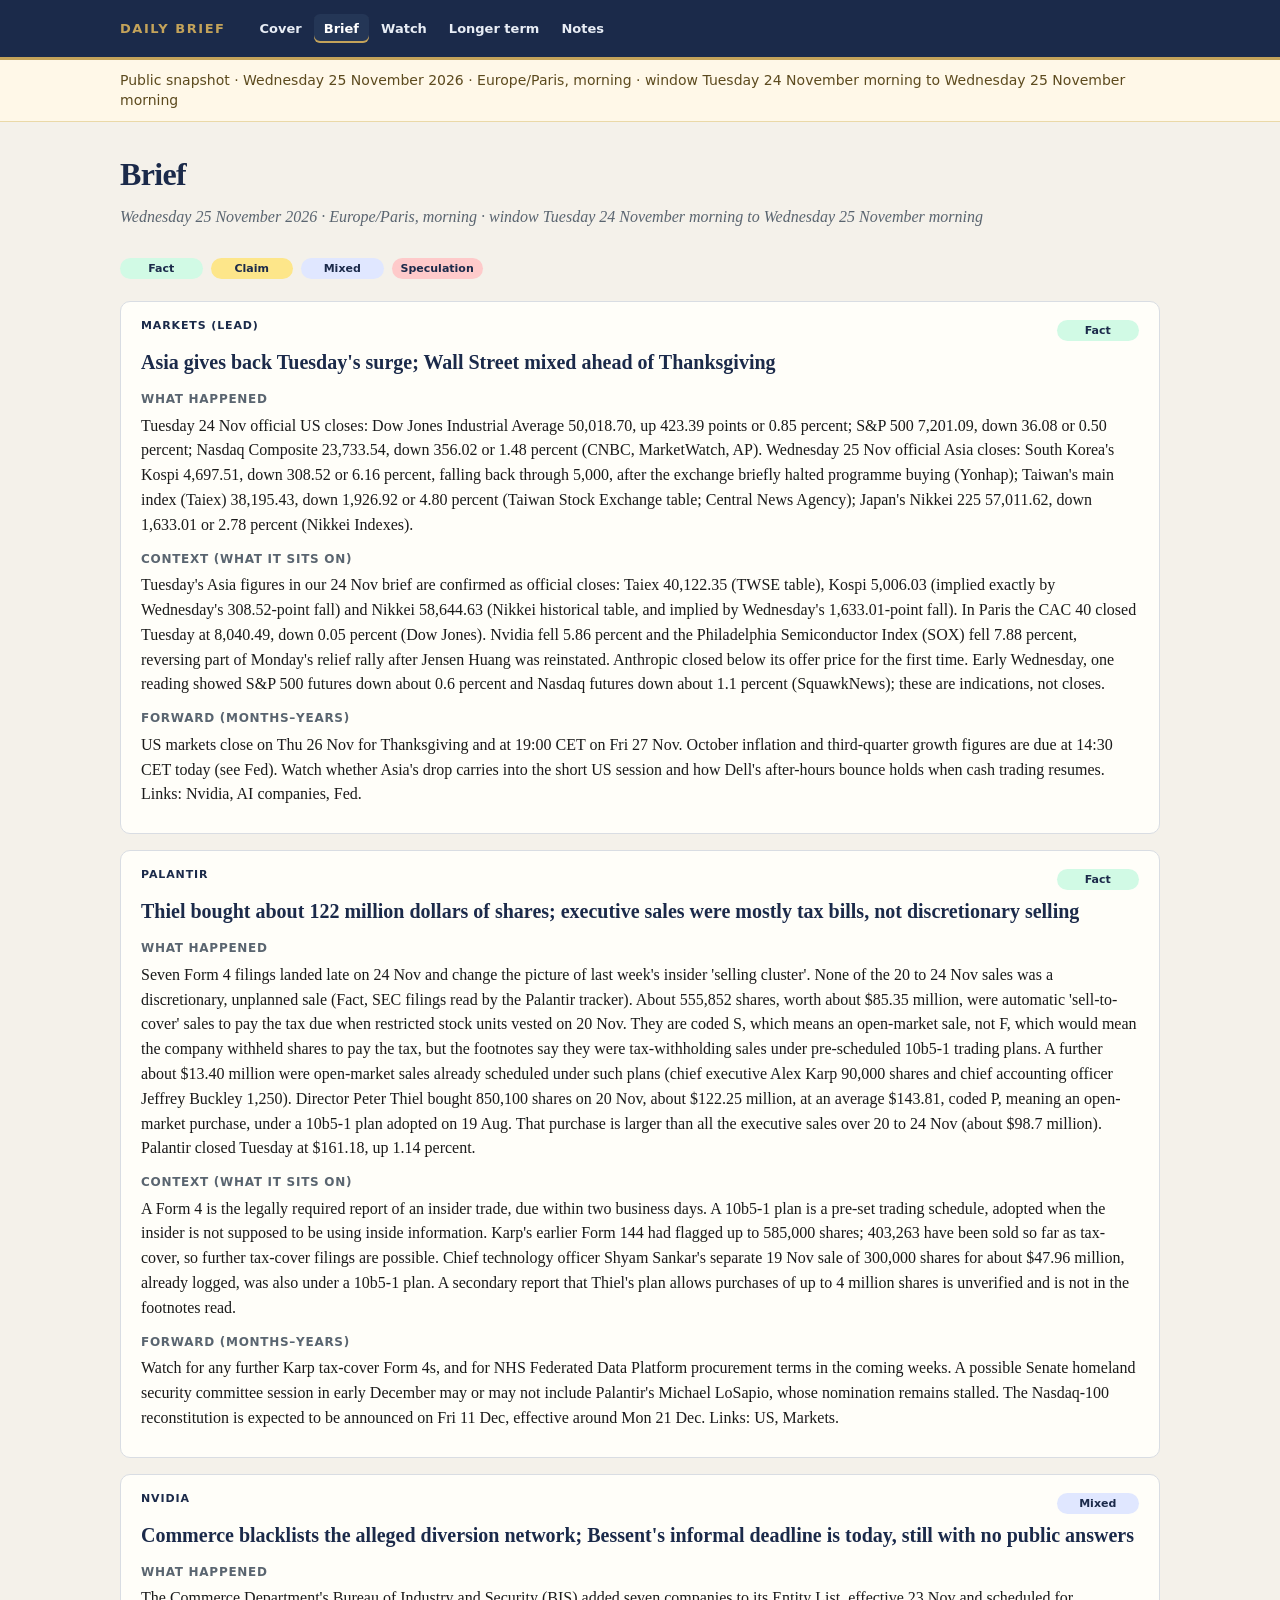
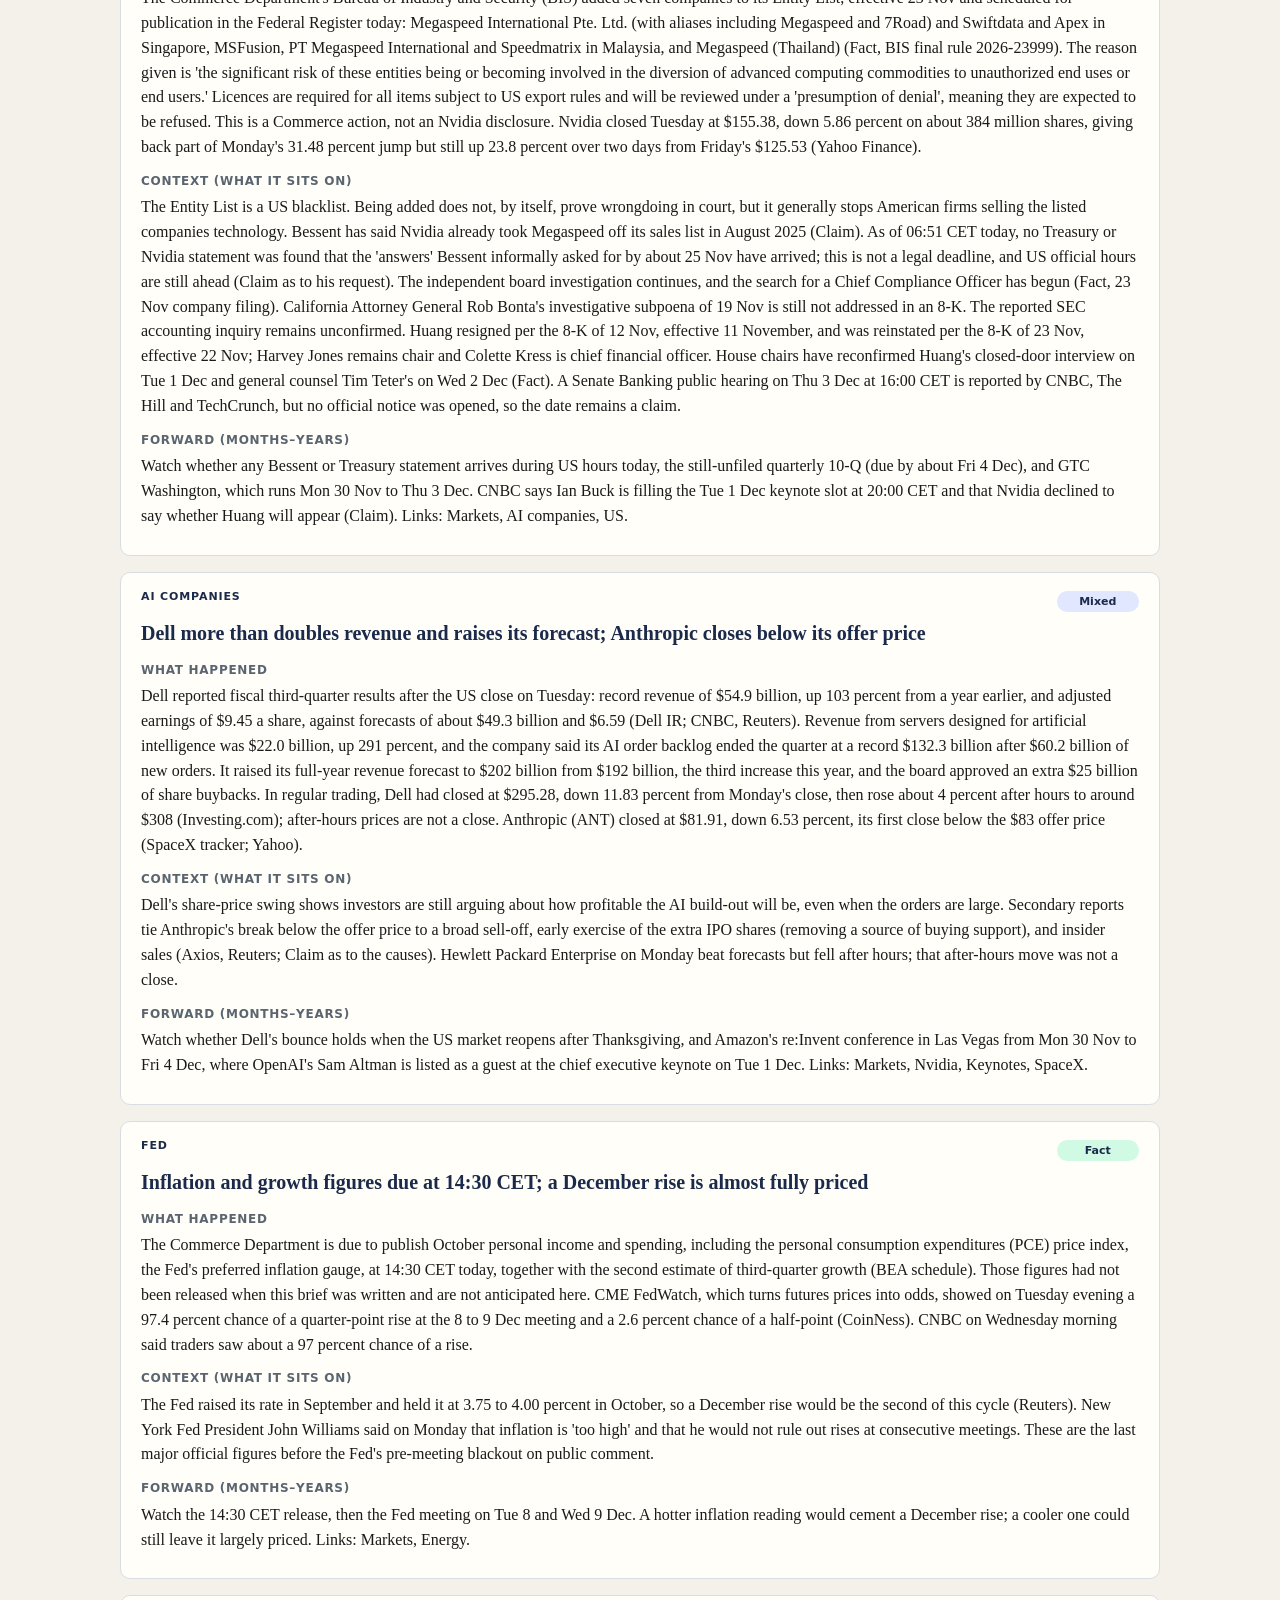
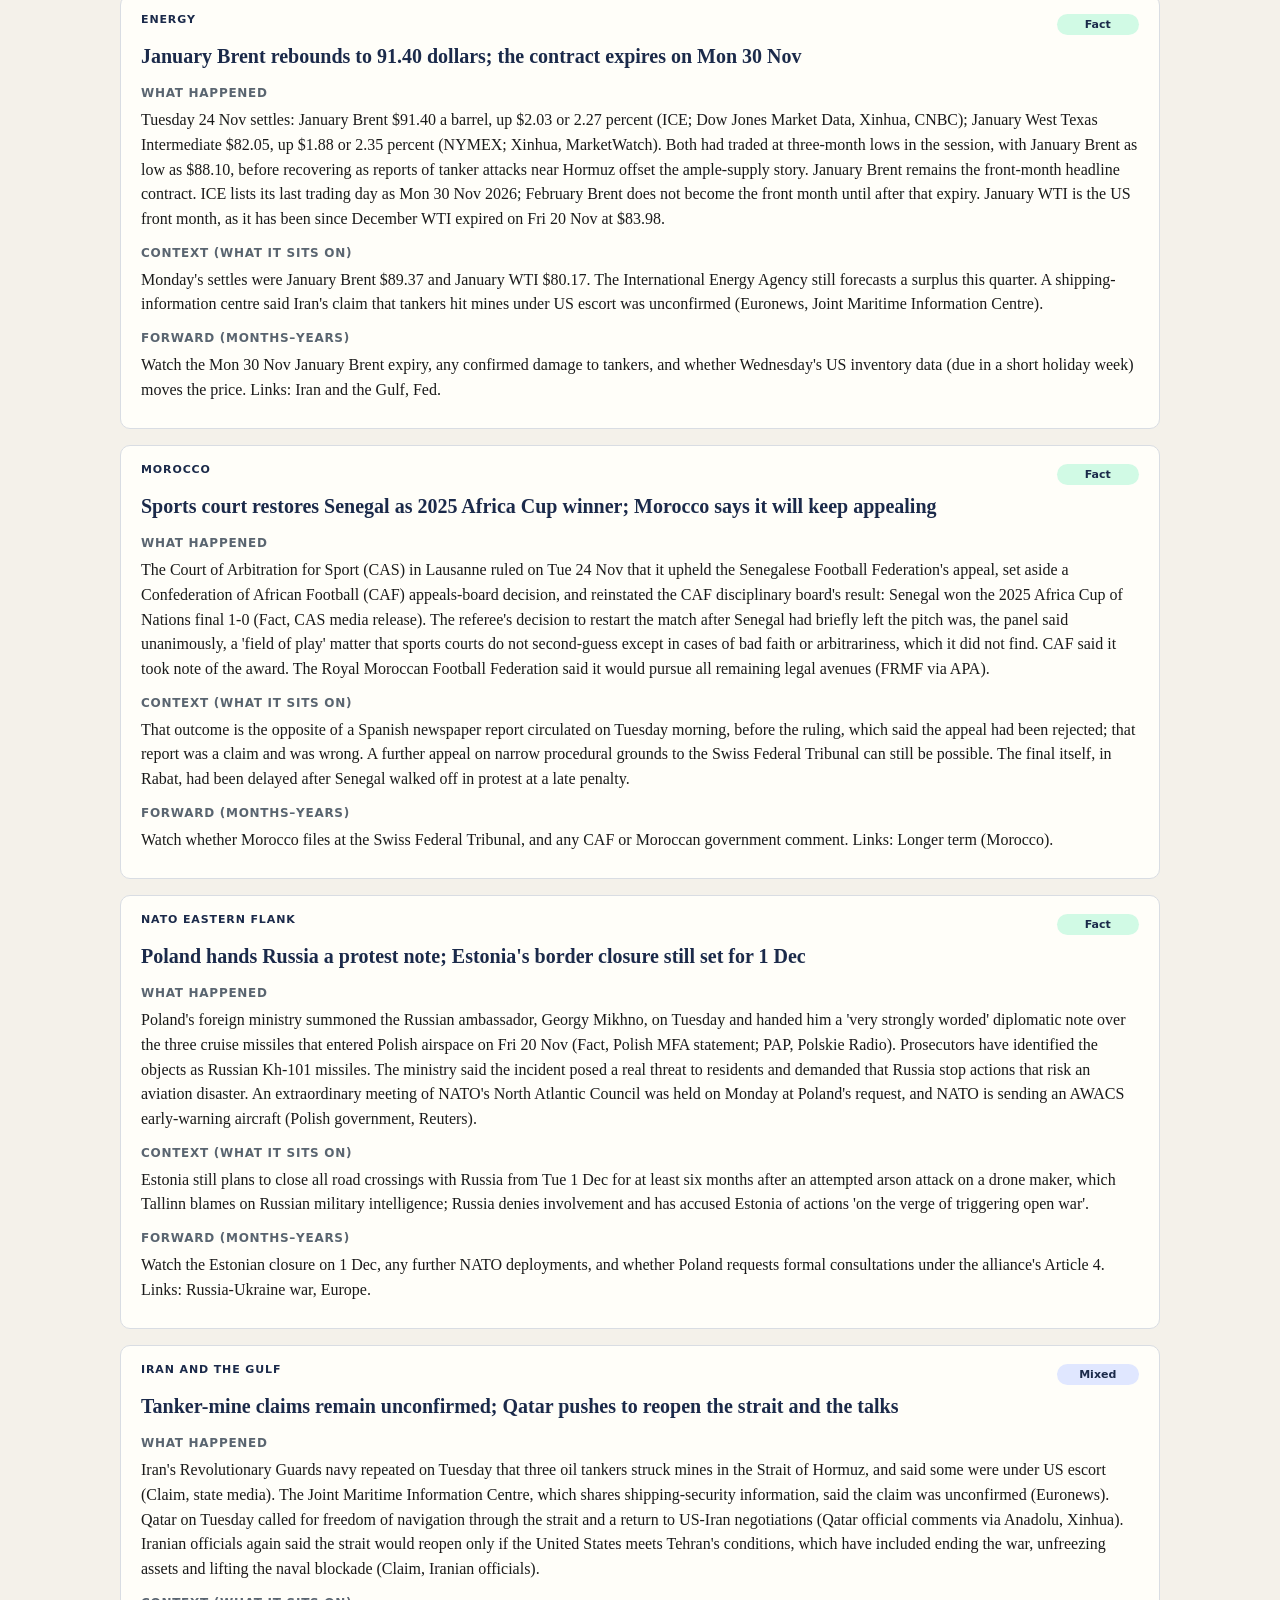
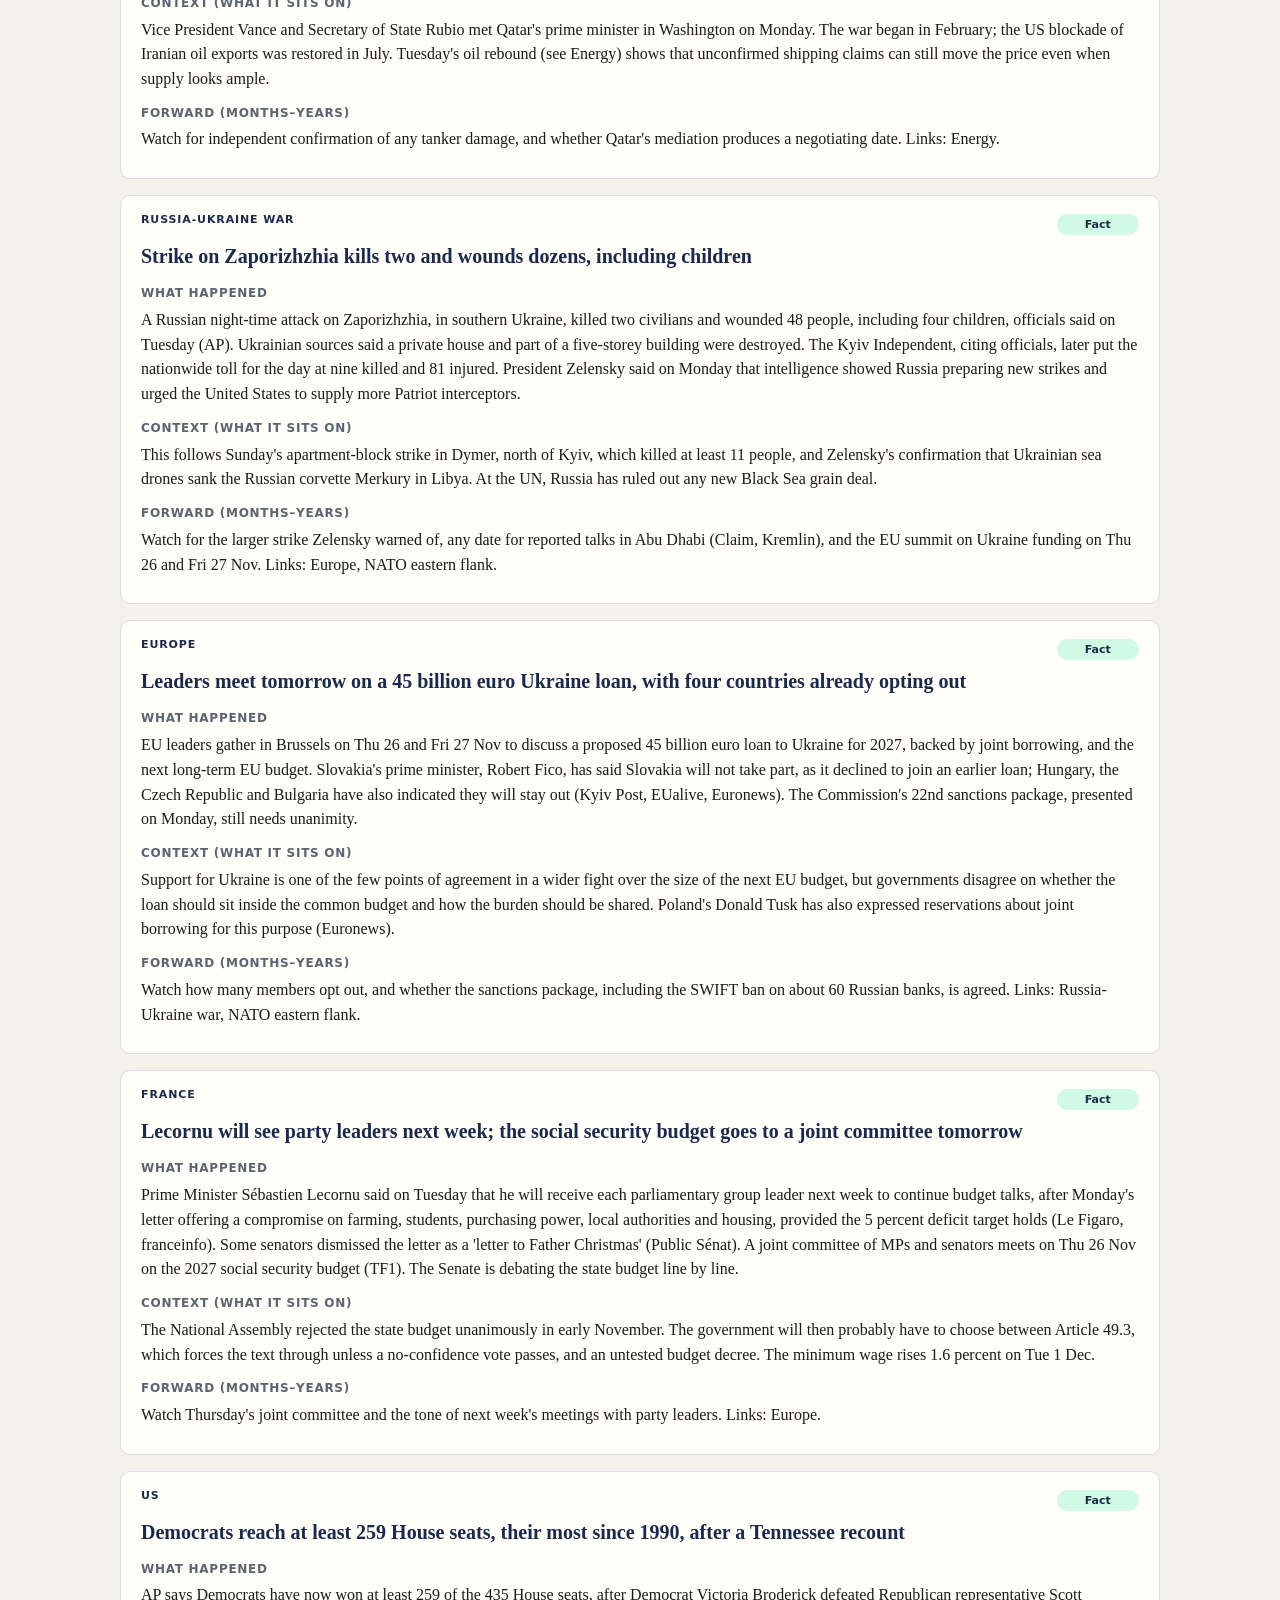
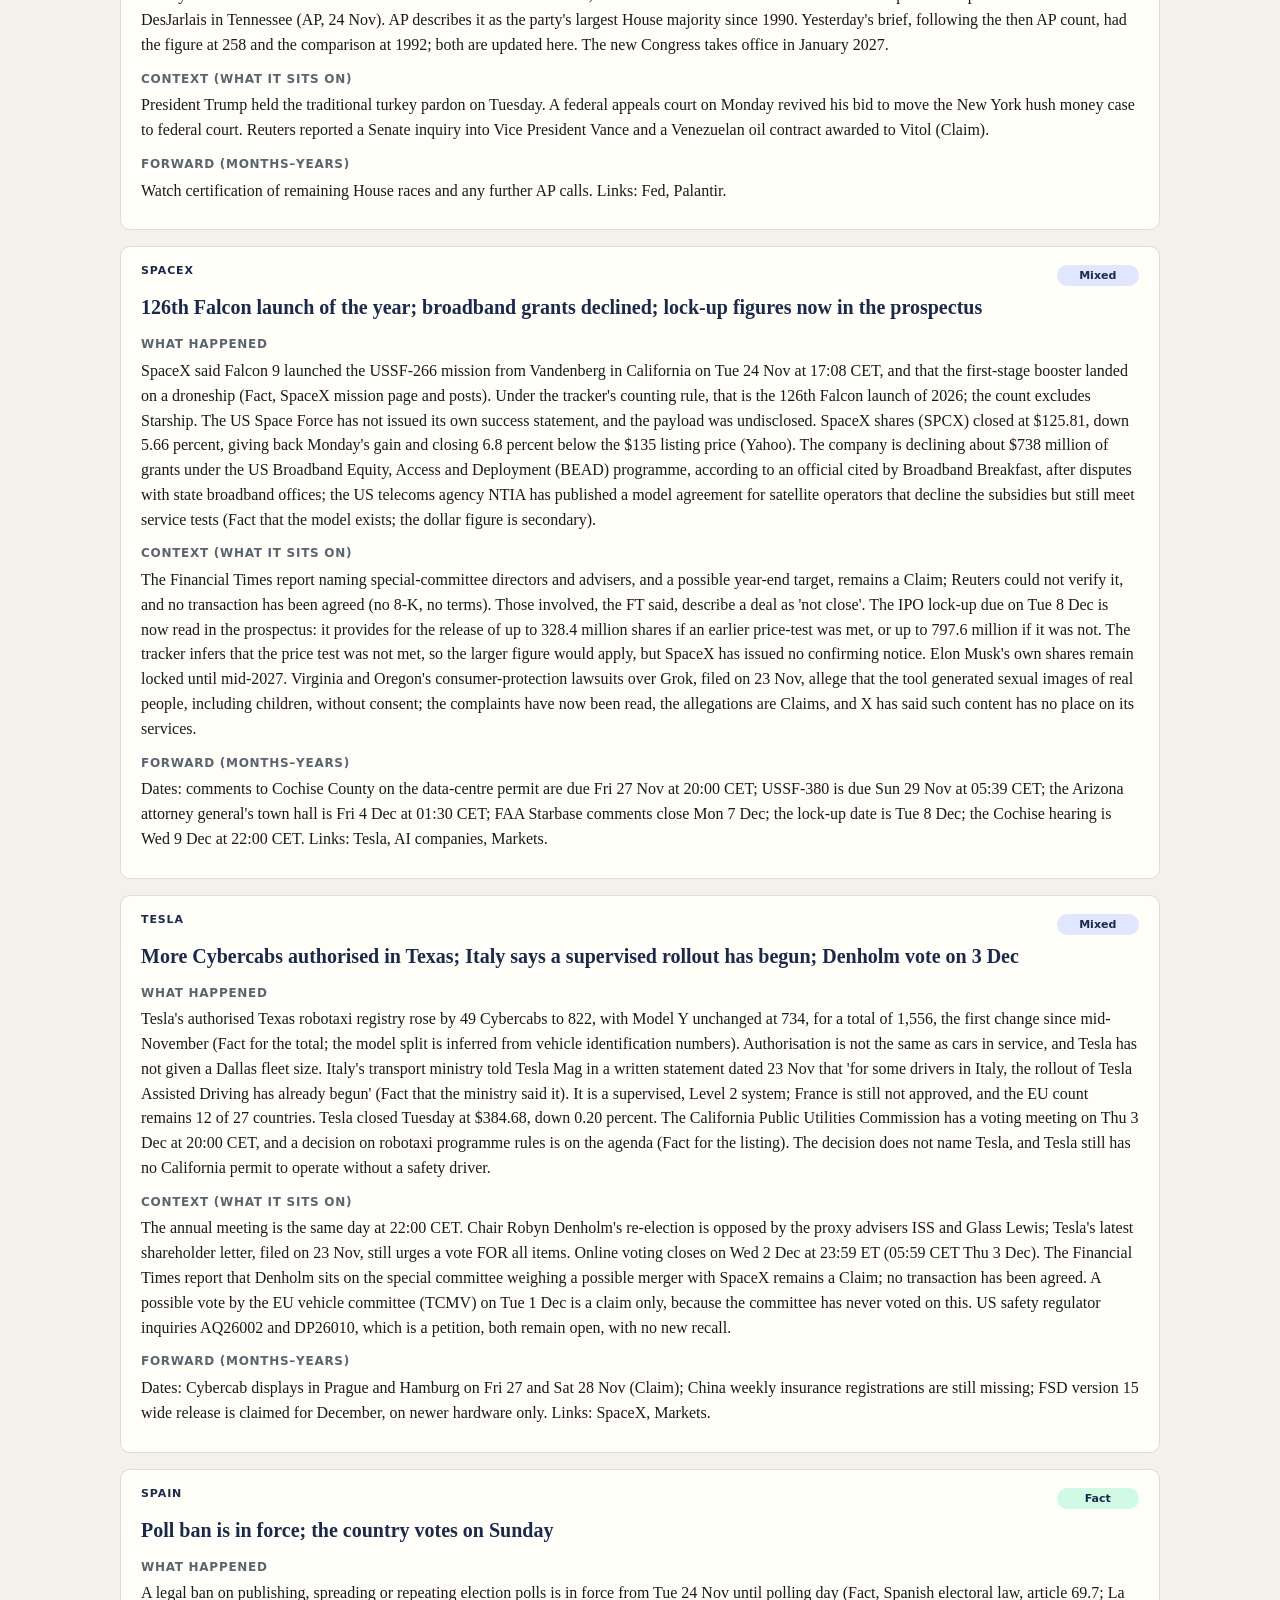
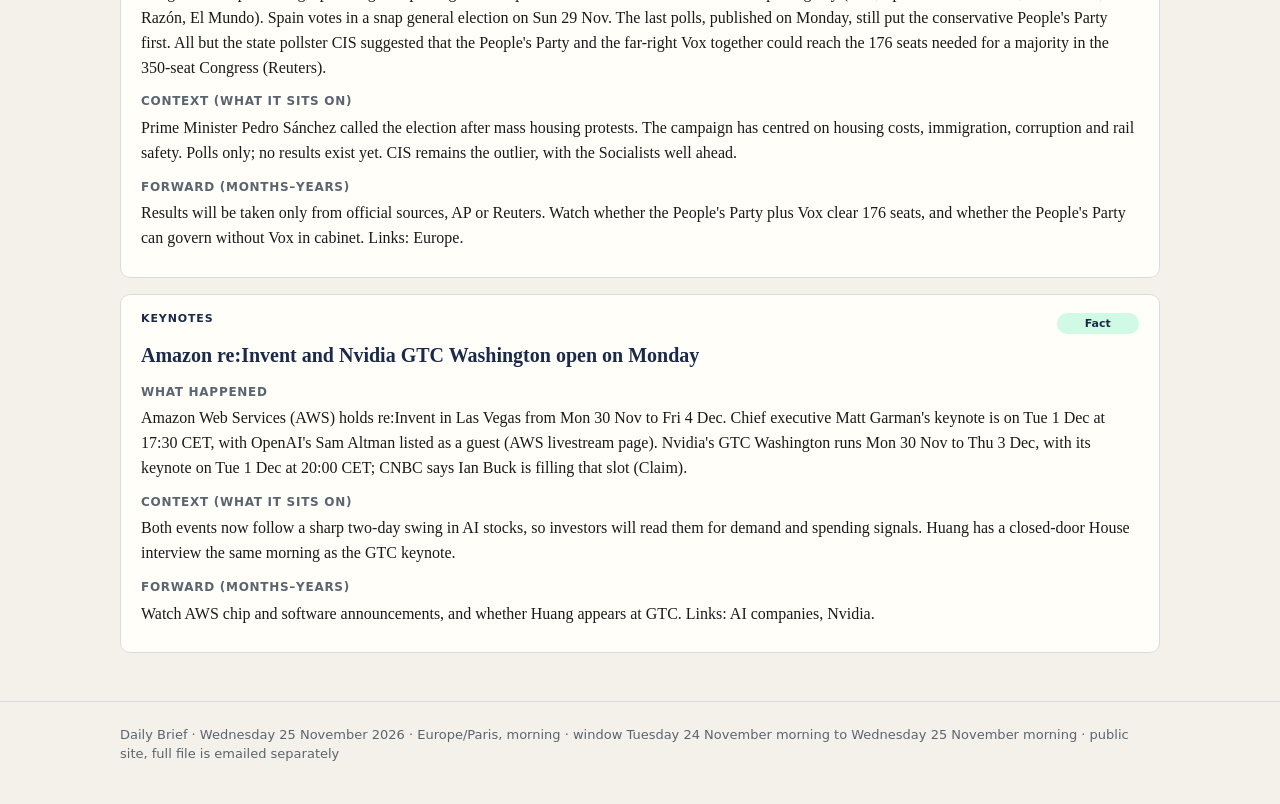
==== commit a352f02b: "Daily Brief Wednesday 25 November 2026  ·  Europe/Paris, morning  ·  window Tuesday 24 November morn" ====
--- a/brief.html
+++ b/brief.html
@@ -3,7 +3,7 @@
 <head>
   <meta charset="utf-8">
   <meta name="viewport" content="width=device-width, initial-scale=1">
-  <title>Brief · Daily Brief · Tuesday 24 November 2026  ·  Europe/Paris, morning  ·  window Monday 23 November morning to Tuesday 24 November morning</title>
+  <title>Brief · Daily Brief · Wednesday 25 November 2026  ·  Europe/Paris, morning  ·  window Tuesday 24 November morning to Wednesday 25 November morning</title>
   <link rel="stylesheet" href="styles.css">
 </head>
 <body>
@@ -13,10 +13,10 @@
       <nav><a href="index.html">Cover</a><a href="brief.html" aria-current="page">Brief</a><a href="watch.html">Watch</a><a href="longer-term.html">Longer term</a><a href="notes.html">Notes</a></nav>
     </div>
   </header>
-  <div class="banner"><div class="wrap">Public snapshot · Tuesday 24 November 2026  ·  Europe/Paris, morning  ·  window Monday 23 November morning to Tuesday 24 November morning</div></div>
+  <div class="banner"><div class="wrap">Public snapshot · Wednesday 25 November 2026  ·  Europe/Paris, morning  ·  window Tuesday 24 November morning to Wednesday 25 November morning</div></div>
   <main class="wrap">
     <h1>Brief</h1>
-    <p class="lede">Tuesday 24 November 2026  ·  Europe/Paris, morning  ·  window Monday 23 November morning to Tuesday 24 November morning</p>
+    <p class="lede">Wednesday 25 November 2026  ·  Europe/Paris, morning  ·  window Tuesday 24 November morning to Wednesday 25 November morning</p>
     <div class="legend">
   <span class="status fact">Fact</span>
   <span class="status claim">Claim</span>
@@ -25,278 +25,226 @@
 </div>
 <article class="story">
   <div class="story-head">
-    <div class="kicker">Nvidia (lead)</div>
-    <span class="status mixed">Mixed</span>
-  </div>
-  <h2>Board reverses itself: Huang reinstated as chief executive after &#x27;input from senior levels of the US government&#x27;</h2>
-  <h3>What happened</h3>
-  <p>In an 8-K filing (Item 5.02) and press release on Mon 23 Nov, filed just before the US open, Nvidia said its board voted unanimously on Sun 22 Nov to reinstate Jensen Huang as President, Chief Executive Officer and a director, effective immediately (Fact, company statement). The board said it was &#x27;satisfied with respect to Mr. Huang&#x27;s candor and ability to lead NVIDIA&#x27; after meetings with him, and that &#x27;the Board received input from senior levels of the United States government, and based on that input, the Board is confident that Mr. Huang&#x27;s reinstatement poses no national security risk.&#x27; Chair Harvey Jones stays chair; Colette Kress returns to being Chief Financial Officer only after 11 days as interim chief executive. The independent directors&#x27; investigation &#x27;will proceed to conclusion&#x27;, a security-focused oversight committee is hiring national-security counsel, and Nvidia has begun a search for a new Chief Compliance Officer. The shares closed Monday at $165.05, up 31.48 percent on about 779 million shares, their biggest one-day gain since 2003 (Nvidia investor site; CNBC), restoring close to $1 trillion of market value (Reuters).</p>
-  <h3>Context (what it sits on)</h3>
-  <p>The reversal comes six days after Jones said on the 17 Nov earnings call that the board did not intend to bring Huang back; he had resigned per the 8-K of 12 Nov, effective 11 November. President Trump told CNBC he pressed the board and assured it Huang posed no risk, and Reuters writes that the move came under his pressure (Claim on the influence; the 8-K speaks only of &#x27;senior levels&#x27; of government). Lawmakers of both parties objected: Senator Elizabeth Warren, who chairs the Senate Banking Committee from January, called it &#x27;reckless&#x27;, Senate Intelligence chair Tom Cotton urged passage of the Chip Security Act, which would make chipmakers track where advanced chips end up, and Republican Senator John Curtis asked &#x27;what changed&#x27; (Reuters, NBC, Axios). Analysts upgraded in a cluster: Melius, Bernstein, StoneX and Oppenheimer moved to Buy or Outperform, and Citi raised its target to $240 (CNBC, TipRanks; Claim as opinions). General counsel Tim Teter&#x27;s Form 4 confirms a pre-planned sale of 30,000 shares on 19 Nov for $4.54 million (Fact, SEC). Still open: no 8-K on California Attorney General Rob Bonta&#x27;s investigative subpoena of 19 Nov or on the reported SEC accounting inquiry, and the quarterly 10-Q is not filed.</p>
-  <h3>Forward (months–years)</h3>
-  <p>Dates: replies to Senator Michael Bennet&#x27;s letter on chip exports are due today (none public as of 06:47 CET); Treasury Secretary Bessent&#x27;s informal ask for answers runs to about Wed 25 Nov. Huang&#x27;s closed-door House interview stands for Tue 1 Dec, now as sitting chief executive, and Teter&#x27;s for Wed 2 Dec. GTC Washington runs Mon 30 Nov to Thu 3 Dec, with a keynote on Tue 1 Dec at 20:00 CET (speaker not reconfirmed) and a UBS conference talk at 15:35 CET. Banking Committee chair Tim Scott said on Monday that Huang will testify in public on Thu 3 Dec (Reuters), but no official hearing notice was found, so the date remains a claim. The 10-Q is due by about Fri 4 Dec. Watch whether Monday&#x27;s jump holds and whether Congress moves chip-tracking rules into the annual defence bill, as incoming Speaker Hakeem Jeffries urged. Links: Markets, AI companies, US.</p>
-</article>
-<article class="story">
-  <div class="story-head">
-    <div class="kicker">Markets</div>
-    <span class="status fact">Fact</span>
-  </div>
-  <h2>Best day since April 2025 on Wall Street; Taiwan posts its biggest points gain on record</h2>
-  <h3>What happened</h3>
-  <p>Monday 23 Nov official US closes: Dow Jones Industrial Average 49,595.31, up 1,447.98 points or 3.01 percent; S&amp;P 500 7,237.17, up 326.78 or 4.73 percent; Nasdaq Composite 24,089.56, up 1,471.83 or 6.51 percent (CNBC, Xinhua, Fox Business). The S&amp;P 500 and the Nasdaq had their best days since April 2025; technology stocks rose 9 percent while energy fell 1.3 percent. Tuesday 24 Nov official Asia closes: Taiwan&#x27;s main index (Taiex) 40,122.35, up 3,310.46 or 8.99 percent, a record points gain, with TSMC up 9.85 percent at its daily limit (Taiwan Stock Exchange via Central News Agency); South Korea&#x27;s Kospi 5,006.03, up 297.49 or 6.32 percent (Yonhap); Japan&#x27;s Nikkei 225 58,644.63, up 2,207.98 or 3.91 percent as Tokyo reopened after its holiday (Nikkei Indexes; Reuters).</p>
-  <h3>Context (what it sits on)</h3>
-  <p>Monday&#x27;s Asia figures in our 23 Nov brief are confirmed as official closes: Taiex 36,811.89 and Kospi 4,708.54 are exactly implied by today&#x27;s gains, and the last Nikkei close before the holiday was 56,436.65. In Paris the CAC 40 closed Monday at 8,044.84, up 1.48 percent, ending five days of losses (Dow Jones, Boursorama). Taiwan&#x27;s third round of support measures, including a ban on short selling below the previous close, took effect on Monday, and regulators were asked today whether they can now be withdrawn (Economic Daily News). Chinese shares lagged on worries about tighter US chip export rules, with the CSI 300 up only 0.4 percent and Hong Kong down 0.5 percent (Reuters). The US 2-year Treasury yield rose to about 4.68 percent and the dollar is near a 20-month high against the euro (Reuters).</p>
-  <h3>Forward (months–years)</h3>
-  <p>At about 07:45 CET, S&amp;P 500 and Nasdaq-100 futures were up about 0.3 percent and Euro Stoxx 50 futures were flat (Reuters, Investing.com); these are indications, not closes. This is a short US week: markets close on Thu 26 Nov for Thanksgiving and at 19:00 CET on Fri 27 Nov. Watch whether the bounce holds through Dell&#x27;s results tonight and Wednesday&#x27;s inflation data. Strategists warn that questions about returns on AI spending remain (Saxo via Reuters). Links: Nvidia, AI companies, Fed.</p>
+    <div class="kicker">Markets (lead)</div>
+    <span class="status fact">Fact</span>
+  </div>
+  <h2>Asia gives back Tuesday&#x27;s surge; Wall Street mixed ahead of Thanksgiving</h2>
+  <h3>What happened</h3>
+  <p>Tuesday 24 Nov official US closes: Dow Jones Industrial Average 50,018.70, up 423.39 points or 0.85 percent; S&amp;P 500 7,201.09, down 36.08 or 0.50 percent; Nasdaq Composite 23,733.54, down 356.02 or 1.48 percent (CNBC, MarketWatch, AP). Wednesday 25 Nov official Asia closes: South Korea&#x27;s Kospi 4,697.51, down 308.52 or 6.16 percent, falling back through 5,000, after the exchange briefly halted programme buying (Yonhap); Taiwan&#x27;s main index (Taiex) 38,195.43, down 1,926.92 or 4.80 percent (Taiwan Stock Exchange table; Central News Agency); Japan&#x27;s Nikkei 225 57,011.62, down 1,633.01 or 2.78 percent (Nikkei Indexes).</p>
+  <h3>Context (what it sits on)</h3>
+  <p>Tuesday&#x27;s Asia figures in our 24 Nov brief are confirmed as official closes: Taiex 40,122.35 (TWSE table), Kospi 5,006.03 (implied exactly by Wednesday&#x27;s 308.52-point fall) and Nikkei 58,644.63 (Nikkei historical table, and implied by Wednesday&#x27;s 1,633.01-point fall). In Paris the CAC 40 closed Tuesday at 8,040.49, down 0.05 percent (Dow Jones). Nvidia fell 5.86 percent and the Philadelphia Semiconductor Index (SOX) fell 7.88 percent, reversing part of Monday&#x27;s relief rally after Jensen Huang was reinstated. Anthropic closed below its offer price for the first time. Early Wednesday, one reading showed S&amp;P 500 futures down about 0.6 percent and Nasdaq futures down about 1.1 percent (SquawkNews); these are indications, not closes.</p>
+  <h3>Forward (months–years)</h3>
+  <p>US markets close on Thu 26 Nov for Thanksgiving and at 19:00 CET on Fri 27 Nov. October inflation and third-quarter growth figures are due at 14:30 CET today (see Fed). Watch whether Asia&#x27;s drop carries into the short US session and how Dell&#x27;s after-hours bounce holds when cash trading resumes. Links: Nvidia, AI companies, Fed.</p>
+</article>
+<article class="story">
+  <div class="story-head">
+    <div class="kicker">Palantir</div>
+    <span class="status fact">Fact</span>
+  </div>
+  <h2>Thiel bought about 122 million dollars of shares; executive sales were mostly tax bills, not discretionary selling</h2>
+  <h3>What happened</h3>
+  <p>Seven Form 4 filings landed late on 24 Nov and change the picture of last week&#x27;s insider &#x27;selling cluster&#x27;. None of the 20 to 24 Nov sales was a discretionary, unplanned sale (Fact, SEC filings read by the Palantir tracker). About 555,852 shares, worth about $85.35 million, were automatic &#x27;sell-to-cover&#x27; sales to pay the tax due when restricted stock units vested on 20 Nov. They are coded S, which means an open-market sale, not F, which would mean the company withheld shares to pay the tax, but the footnotes say they were tax-withholding sales under pre-scheduled 10b5-1 trading plans. A further about $13.40 million were open-market sales already scheduled under such plans (chief executive Alex Karp 90,000 shares and chief accounting officer Jeffrey Buckley 1,250). Director Peter Thiel bought 850,100 shares on 20 Nov, about $122.25 million, at an average $143.81, coded P, meaning an open-market purchase, under a 10b5-1 plan adopted on 19 Aug. That purchase is larger than all the executive sales over 20 to 24 Nov (about $98.7 million). Palantir closed Tuesday at $161.18, up 1.14 percent.</p>
+  <h3>Context (what it sits on)</h3>
+  <p>A Form 4 is the legally required report of an insider trade, due within two business days. A 10b5-1 plan is a pre-set trading schedule, adopted when the insider is not supposed to be using inside information. Karp&#x27;s earlier Form 144 had flagged up to 585,000 shares; 403,263 have been sold so far as tax-cover, so further tax-cover filings are possible. Chief technology officer Shyam Sankar&#x27;s separate 19 Nov sale of 300,000 shares for about $47.96 million, already logged, was also under a 10b5-1 plan. A secondary report that Thiel&#x27;s plan allows purchases of up to 4 million shares is unverified and is not in the footnotes read.</p>
+  <h3>Forward (months–years)</h3>
+  <p>Watch for any further Karp tax-cover Form 4s, and for NHS Federated Data Platform procurement terms in the coming weeks. A possible Senate homeland security committee session in early December may or may not include Palantir&#x27;s Michael LoSapio, whose nomination remains stalled. The Nasdaq-100 reconstitution is expected to be announced on Fri 11 Dec, effective around Mon 21 Dec. Links: US, Markets.</p>
+</article>
+<article class="story">
+  <div class="story-head">
+    <div class="kicker">Nvidia</div>
+    <span class="status mixed">Mixed</span>
+  </div>
+  <h2>Commerce blacklists the alleged diversion network; Bessent&#x27;s informal deadline is today, still with no public answers</h2>
+  <h3>What happened</h3>
+  <p>The Commerce Department&#x27;s Bureau of Industry and Security (BIS) added seven companies to its Entity List, effective 23 Nov and scheduled for publication in the Federal Register today: Megaspeed International Pte. Ltd. (with aliases including Megaspeed and 7Road) and Swiftdata and Apex in Singapore, MSFusion, PT Megaspeed International and Speedmatrix in Malaysia, and Megaspeed (Thailand) (Fact, BIS final rule 2026-23999). The reason given is &#x27;the significant risk of these entities being or becoming involved in the diversion of advanced computing commodities to unauthorized end uses or end users.&#x27; Licences are required for all items subject to US export rules and will be reviewed under a &#x27;presumption of denial&#x27;, meaning they are expected to be refused. This is a Commerce action, not an Nvidia disclosure. Nvidia closed Tuesday at $155.38, down 5.86 percent on about 384 million shares, giving back part of Monday&#x27;s 31.48 percent jump but still up 23.8 percent over two days from Friday&#x27;s $125.53 (Yahoo Finance).</p>
+  <h3>Context (what it sits on)</h3>
+  <p>The Entity List is a US blacklist. Being added does not, by itself, prove wrongdoing in court, but it generally stops American firms selling the listed companies technology. Bessent has said Nvidia already took Megaspeed off its sales list in August 2025 (Claim). As of 06:51 CET today, no Treasury or Nvidia statement was found that the &#x27;answers&#x27; Bessent informally asked for by about 25 Nov have arrived; this is not a legal deadline, and US official hours are still ahead (Claim as to his request). The independent board investigation continues, and the search for a Chief Compliance Officer has begun (Fact, 23 Nov company filing). California Attorney General Rob Bonta&#x27;s investigative subpoena of 19 Nov is still not addressed in an 8-K. The reported SEC accounting inquiry remains unconfirmed. Huang resigned per the 8-K of 12 Nov, effective 11 November, and was reinstated per the 8-K of 23 Nov, effective 22 Nov; Harvey Jones remains chair and Colette Kress is chief financial officer. House chairs have reconfirmed Huang&#x27;s closed-door interview on Tue 1 Dec and general counsel Tim Teter&#x27;s on Wed 2 Dec (Fact). A Senate Banking public hearing on Thu 3 Dec at 16:00 CET is reported by CNBC, The Hill and TechCrunch, but no official notice was opened, so the date remains a claim.</p>
+  <h3>Forward (months–years)</h3>
+  <p>Watch whether any Bessent or Treasury statement arrives during US hours today, the still-unfiled quarterly 10-Q (due by about Fri 4 Dec), and GTC Washington, which runs Mon 30 Nov to Thu 3 Dec. CNBC says Ian Buck is filling the Tue 1 Dec keynote slot at 20:00 CET and that Nvidia declined to say whether Huang will appear (Claim). Links: Markets, AI companies, US.</p>
+</article>
+<article class="story">
+  <div class="story-head">
+    <div class="kicker">AI companies</div>
+    <span class="status mixed">Mixed</span>
+  </div>
+  <h2>Dell more than doubles revenue and raises its forecast; Anthropic closes below its offer price</h2>
+  <h3>What happened</h3>
+  <p>Dell reported fiscal third-quarter results after the US close on Tuesday: record revenue of $54.9 billion, up 103 percent from a year earlier, and adjusted earnings of $9.45 a share, against forecasts of about $49.3 billion and $6.59 (Dell IR; CNBC, Reuters). Revenue from servers designed for artificial intelligence was $22.0 billion, up 291 percent, and the company said its AI order backlog ended the quarter at a record $132.3 billion after $60.2 billion of new orders. It raised its full-year revenue forecast to $202 billion from $192 billion, the third increase this year, and the board approved an extra $25 billion of share buybacks. In regular trading, Dell had closed at $295.28, down 11.83 percent from Monday&#x27;s close, then rose about 4 percent after hours to around $308 (Investing.com); after-hours prices are not a close. Anthropic (ANT) closed at $81.91, down 6.53 percent, its first close below the $83 offer price (SpaceX tracker; Yahoo).</p>
+  <h3>Context (what it sits on)</h3>
+  <p>Dell&#x27;s share-price swing shows investors are still arguing about how profitable the AI build-out will be, even when the orders are large. Secondary reports tie Anthropic&#x27;s break below the offer price to a broad sell-off, early exercise of the extra IPO shares (removing a source of buying support), and insider sales (Axios, Reuters; Claim as to the causes). Hewlett Packard Enterprise on Monday beat forecasts but fell after hours; that after-hours move was not a close.</p>
+  <h3>Forward (months–years)</h3>
+  <p>Watch whether Dell&#x27;s bounce holds when the US market reopens after Thanksgiving, and Amazon&#x27;s re:Invent conference in Las Vegas from Mon 30 Nov to Fri 4 Dec, where OpenAI&#x27;s Sam Altman is listed as a guest at the chief executive keynote on Tue 1 Dec. Links: Markets, Nvidia, Keynotes, SpaceX.</p>
 </article>
 <article class="story">
   <div class="story-head">
     <div class="kicker">Fed</div>
     <span class="status fact">Fact</span>
   </div>
-  <h2>Williams says there is still work to do; a December rise is close to fully priced</h2>
-  <h3>What happened</h3>
-  <p>New York Fed President John Williams said on Monday that inflation is &#x27;too high&#x27; and &#x27;there is still work to do&#x27;, and told reporters &#x27;I would not exclude, you know, moving at consecutive meetings at all if that was what was needed&#x27; (Reuters; New York Fed text). He expects inflation to end 2026 at 3.5 percent, growth of 2.75 percent in 2026 and 2027, and unemployment of about 4 percent next year from 4.1 percent now. CME FedWatch, which converts futures prices into odds, showed a quarter-point rise at the 8 to 9 Dec meeting at 95.9 percent and a half-point at 4.1 percent late on Monday (via CoinNess); Reuters said on Tuesday that futures price a December rise as a certainty, against 89 percent on Friday, with about a 5 percent chance of a half-point.</p>
-  <h3>Context (what it sits on)</h3>
-  <p>The Fed raised its rate in September and held it at 3.75 to 4.00 percent in October, so a December rise would be the second of this cycle (Reuters). BNP Paribas now expects three quarter-point rises in December, January and March (Business Insider). Williams said market swings had not dimmed his outlook, and Reuters noted his remarks are likely the last major policy signal before the Fed&#x27;s pre-meeting blackout on public comment. Lower oil and diesel prices could ease some inflation pressure (Saxo via Bloomberg).</p>
-  <h3>Forward (months–years)</h3>
-  <p>Next: on Wed 25 Nov at 14:30 CET the Commerce Department publishes October personal income and spending, including the personal consumption expenditures (PCE) price index, the Fed&#x27;s preferred inflation gauge, together with the second estimate of third-quarter growth (BEA schedule). Then the Fed meets on 8 to 9 Dec. Links: Markets, Energy.</p>
-</article>
-<article class="story">
-  <div class="story-head">
-    <div class="kicker">AI companies</div>
-    <span class="status mixed">Mixed</span>
-  </div>
-  <h2>AI supply chain rebounds; HPE beats; Dell reports tonight</h2>
-  <h3>What happened</h3>
-  <p>Monday&#x27;s rally spread across AI hardware: Dell rose 20.46 percent to $334.91, Micron 19.04 percent to $707.70, CoreWeave 22.3 percent and Marvell 18.4 percent (Investing.com market data). Hewlett Packard Enterprise rose 17.4 percent to $48.02, then after the close reported fiscal fourth-quarter adjusted earnings of $1.43 a share on revenue of $14.5 billion, ahead of forecasts, raised guidance and approved a $5 billion share buyback; the stock fell about 7.7 percent in after-hours trading (Investing.com, MarketWatch), which is not a close. Anthropic (ANT) closed at $87.64, down 1.43 percent, still above the $83 offer price.</p>
-  <h3>Context (what it sits on)</h3>
-  <p>The New York Times reports that Anthropic pays SpaceX&#x27;s AI unit roughly $3.1 billion a month for computing power and that Google is also a customer, which forces SpaceX to choose between renting out capacity and training its own Grok models (Claim; NYT via TheFly, Silicon Report). Reuters frames this week&#x27;s results from Dell and HP as a test of AI demand after the sell-off. Amazon Web Services lists OpenAI chief executive Sam Altman as a guest at its re:Invent chief executive keynote on Tue 1 Dec (AWS livestream page).</p>
-  <h3>Forward (months–years)</h3>
-  <p>Dell reports fiscal third-quarter results after the US close today, with its call at 22:30 CET; analysts expect about $6.55 to $6.61 a share on revenue of $49.2 to $50 billion, and the company entered the quarter with a $95 billion AI server backlog (Yahoo Finance, EBC). Watch margins, given rising memory prices. Links: Nvidia, Markets, Keynotes, SpaceX.</p>
-</article>
-<article class="story">
-  <div class="story-head">
-    <div class="kicker">AI</div>
-    <span class="status mixed">Mixed</span>
-  </div>
-  <h2>Riemann proof: very likely correct, not yet understood; OpenAI ships a chat version of GPT-6.2</h2>
-  <h3>What happened</h3>
-  <p>Since Friday&#x27;s claim by Anthropic mathematician Levent Alpöge that he proved the Riemann hypothesis working with Claude, the evidence has firmed but not settled. The proof exists only as more than 17 million lines of code in Lean, a language whose checker verifies every logical step; Alpöge says an AI-written English version ran past 250,000 pages (The Conversation, 22 Nov). Mathematician Daniel Litt summed up the state of play: the Lean-formalised proof is &#x27;exceedingly likely to be correct&#x27; and &#x27;no human understands it yet.&#x27; The Lean Focused Research Organization and the Mathlib community have said they believe it is correct. No statement from the Clay Mathematics Institute, which offers a 1 million dollar prize, was found.</p>
-  <h3>Context (what it sits on)</h3>
-  <p>The Riemann hypothesis, posed in 1859, predicts a hidden regularity in how prime numbers are spread out. Alpöge&#x27;s code actually claims the broader generalised Riemann hypothesis. A separate, entirely human-written 940-page proof by Stanford&#x27;s Alessandro Masullo, released the same day by American Mathematical Society president Ravi Vakil, had potential problems flagged within hours (The Conversation). Separately, OpenAI released on Mon 23 Nov a version of GPT-6.2 tuned for ChatGPT conversations for Plus and Pro subscribers, with a published safety system card (OpenAI).</p>
-  <h3>Forward (months–years)</h3>
-  <p>A Lean check alone does not satisfy the Clay prize, which requires publication and two years of acceptance, so the community verdict will take months. Watch for a human-readable write-up, which Alpöge has promised, and expert checks of the Masullo draft. Links: AI companies (Anthropic).</p>
+  <h2>Inflation and growth figures due at 14:30 CET; a December rise is almost fully priced</h2>
+  <h3>What happened</h3>
+  <p>The Commerce Department is due to publish October personal income and spending, including the personal consumption expenditures (PCE) price index, the Fed&#x27;s preferred inflation gauge, at 14:30 CET today, together with the second estimate of third-quarter growth (BEA schedule). Those figures had not been released when this brief was written and are not anticipated here. CME FedWatch, which turns futures prices into odds, showed on Tuesday evening a 97.4 percent chance of a quarter-point rise at the 8 to 9 Dec meeting and a 2.6 percent chance of a half-point (CoinNess). CNBC on Wednesday morning said traders saw about a 97 percent chance of a rise.</p>
+  <h3>Context (what it sits on)</h3>
+  <p>The Fed raised its rate in September and held it at 3.75 to 4.00 percent in October, so a December rise would be the second of this cycle (Reuters). New York Fed President John Williams said on Monday that inflation is &#x27;too high&#x27; and that he would not rule out rises at consecutive meetings. These are the last major official figures before the Fed&#x27;s pre-meeting blackout on public comment.</p>
+  <h3>Forward (months–years)</h3>
+  <p>Watch the 14:30 CET release, then the Fed meeting on Tue 8 and Wed 9 Dec. A hotter inflation reading would cement a December rise; a cooler one could still leave it largely priced. Links: Markets, Energy.</p>
 </article>
 <article class="story">
   <div class="story-head">
     <div class="kicker">Energy</div>
     <span class="status fact">Fact</span>
   </div>
-  <h2>January Brent at a three-month low as supply worries ease</h2>
-  <h3>What happened</h3>
-  <p>Monday 23 Nov settles: January Brent $89.37 a barrel, down $3.20 or 3.46 percent (ICE; Dow Jones Market Data, Xinhua), its biggest one-day fall since early November; January WTI $80.17, down $3.24 or 3.88 percent against its own Friday settle of $83.41 (NYMEX; Xinhua). Bloomberg&#x27;s 4.5 percent fall compares with the expired December contract, which settled at $83.98 on Fri 20 Nov; January WTI is now the front month. US natural gas fell 6.65 percent (The Edge). In Asian trade on Tuesday January Brent was about $88.80, an intraday price, not a settle (Reuters).</p>
-  <h3>Context (what it sits on)</h3>
-  <p>Libya&#x27;s National Oil Corporation said the Sharara oilfield pipeline had reopened, and an Iranian lawmaker said Iranian exports had not been cut to zero (Newsquawk). January Brent has fallen about a fifth this month after President Trump held off renewed strikes on Iran following the midterm elections; he told Fox News he could resume the war next year if talks fail (Bloomberg via Rigzone). The International Energy Agency forecasts a surplus of about 2 million barrels a day this quarter, and Bernstein expects surpluses for three years. Diesel prices have eased, which could relieve some inflation pressure.</p>
-  <h3>Forward (months–years)</h3>
-  <p>Watch whether the reported mine strikes near Hormuz (see Iran and the Gulf) or any Iranian attempt to run the US blockade lift January Brent, and Wednesday&#x27;s US inventory data. Links: Iran and the Gulf, Fed.</p>
+  <h2>January Brent rebounds to 91.40 dollars; the contract expires on Mon 30 Nov</h2>
+  <h3>What happened</h3>
+  <p>Tuesday 24 Nov settles: January Brent $91.40 a barrel, up $2.03 or 2.27 percent (ICE; Dow Jones Market Data, Xinhua, CNBC); January West Texas Intermediate $82.05, up $1.88 or 2.35 percent (NYMEX; Xinhua, MarketWatch). Both had traded at three-month lows in the session, with January Brent as low as $88.10, before recovering as reports of tanker attacks near Hormuz offset the ample-supply story. January Brent remains the front-month headline contract. ICE lists its last trading day as Mon 30 Nov 2026; February Brent does not become the front month until after that expiry. January WTI is the US front month, as it has been since December WTI expired on Fri 20 Nov at $83.98.</p>
+  <h3>Context (what it sits on)</h3>
+  <p>Monday&#x27;s settles were January Brent $89.37 and January WTI $80.17. The International Energy Agency still forecasts a surplus this quarter. A shipping-information centre said Iran&#x27;s claim that tankers hit mines under US escort was unconfirmed (Euronews, Joint Maritime Information Centre).</p>
+  <h3>Forward (months–years)</h3>
+  <p>Watch the Mon 30 Nov January Brent expiry, any confirmed damage to tankers, and whether Wednesday&#x27;s US inventory data (due in a short holiday week) moves the price. Links: Iran and the Gulf, Fed.</p>
+</article>
+<article class="story">
+  <div class="story-head">
+    <div class="kicker">Morocco</div>
+    <span class="status fact">Fact</span>
+  </div>
+  <h2>Sports court restores Senegal as 2025 Africa Cup winner; Morocco says it will keep appealing</h2>
+  <h3>What happened</h3>
+  <p>The Court of Arbitration for Sport (CAS) in Lausanne ruled on Tue 24 Nov that it upheld the Senegalese Football Federation&#x27;s appeal, set aside a Confederation of African Football (CAF) appeals-board decision, and reinstated the CAF disciplinary board&#x27;s result: Senegal won the 2025 Africa Cup of Nations final 1-0 (Fact, CAS media release). The referee&#x27;s decision to restart the match after Senegal had briefly left the pitch was, the panel said unanimously, a &#x27;field of play&#x27; matter that sports courts do not second-guess except in cases of bad faith or arbitrariness, which it did not find. CAF said it took note of the award. The Royal Moroccan Football Federation said it would pursue all remaining legal avenues (FRMF via APA).</p>
+  <h3>Context (what it sits on)</h3>
+  <p>That outcome is the opposite of a Spanish newspaper report circulated on Tuesday morning, before the ruling, which said the appeal had been rejected; that report was a claim and was wrong. A further appeal on narrow procedural grounds to the Swiss Federal Tribunal can still be possible. The final itself, in Rabat, had been delayed after Senegal walked off in protest at a late penalty.</p>
+  <h3>Forward (months–years)</h3>
+  <p>Watch whether Morocco files at the Swiss Federal Tribunal, and any CAF or Moroccan government comment. Links: Longer term (Morocco).</p>
+</article>
+<article class="story">
+  <div class="story-head">
+    <div class="kicker">NATO eastern flank</div>
+    <span class="status fact">Fact</span>
+  </div>
+  <h2>Poland hands Russia a protest note; Estonia&#x27;s border closure still set for 1 Dec</h2>
+  <h3>What happened</h3>
+  <p>Poland&#x27;s foreign ministry summoned the Russian ambassador, Georgy Mikhno, on Tuesday and handed him a &#x27;very strongly worded&#x27; diplomatic note over the three cruise missiles that entered Polish airspace on Fri 20 Nov (Fact, Polish MFA statement; PAP, Polskie Radio). Prosecutors have identified the objects as Russian Kh-101 missiles. The ministry said the incident posed a real threat to residents and demanded that Russia stop actions that risk an aviation disaster. An extraordinary meeting of NATO&#x27;s North Atlantic Council was held on Monday at Poland&#x27;s request, and NATO is sending an AWACS early-warning aircraft (Polish government, Reuters).</p>
+  <h3>Context (what it sits on)</h3>
+  <p>Estonia still plans to close all road crossings with Russia from Tue 1 Dec for at least six months after an attempted arson attack on a drone maker, which Tallinn blames on Russian military intelligence; Russia denies involvement and has accused Estonia of actions &#x27;on the verge of triggering open war&#x27;.</p>
+  <h3>Forward (months–years)</h3>
+  <p>Watch the Estonian closure on 1 Dec, any further NATO deployments, and whether Poland requests formal consultations under the alliance&#x27;s Article 4. Links: Russia-Ukraine war, Europe.</p>
 </article>
 <article class="story">
   <div class="story-head">
     <div class="kicker">Iran and the Gulf</div>
     <span class="status mixed">Mixed</span>
   </div>
-  <h2>Iran reports tanker mine blasts in Hormuz; Qatar&#x27;s prime minister in Washington</h2>
-  <h3>What happened</h3>
-  <p>Iran&#x27;s Revolutionary Guards navy said on Monday that three oil tankers struck naval mines in the Strait of Hormuz, causing &#x27;explosions and massive fires&#x27;, and warned ships against &#x27;unauthorized routes&#x27; (Claim; state media via CBS, AP, Anadolu); there were no immediate reports of casualties, and three other tankers were hit on Saturday. Foreign Ministry spokesman Esmaeil Baghaei said Iran would use &#x27;all its tools&#x27; against the US naval blockade (Reuters). Vice President JD Vance and Secretary of State Marco Rubio met Qatari Prime Minister Sheikh Mohammed bin Abdulrahman Al Thani separately in Washington (AP, Axios). The US Treasury sanctioned dozens of people and entities linked to Iranian shadow banking, and its Financial Crimes Enforcement Network identified nearly $15 billion of potentially linked transactions (Fact, Reuters).</p>
-  <h3>Context (what it sits on)</h3>
-  <p>The war began in February; the US blockade of Iranian oil exports was imposed in April, lifted in June and restored on 14 July (Reuters). Iran&#x27;s conditions include ending the war on all fronts, unfreezing assets, lifting oil sanctions and ending the blockade. President Trump said Iran fired more drones and missiles last week than at any time in the war but did &#x27;no damage&#x27; (CBS). In Yemen, Houthi-run media said Saudi strikes killed 17 people in Hodeidah and left 25 dead or missing in Lahj (Claim, Saba via AFP).</p>
-  <h3>Forward (months–years)</h3>
-  <p>Watch whether Qatar&#x27;s shuttle diplomacy produces a negotiating round, and any test of the blockade. Links: Energy.</p>
-</article>
-<article class="story">
-  <div class="story-head">
-    <div class="kicker">NATO eastern flank</div>
-    <span class="status fact">Fact</span>
-  </div>
-  <h2>Russian cruise missiles confirmed in Poland; Estonia shuts its border from 1 Dec</h2>
-  <h3>What happened</h3>
-  <p>Polish prosecutors said on Sunday and Monday that debris at all three sites where objects fell on Fri 20 Nov came from Russian Kh-101 cruise missiles, revising an earlier view that one was a drone, and opened an investigation (Lublin regional prosecutor; Reuters). A Polish deputy defence minister said NATO will send an AWACS early-warning aircraft to Poland. On Monday night a Russian drone briefly entered Polish airspace during an attack on western Ukraine; Polish forces authorised but did not fire, to avoid risk to civilians (Polish armed forces via Reuters). Russia&#x27;s Foreign Ministry accused Estonia of hostile actions &#x27;on the verge of triggering open war&#x27; (Reuters).</p>
-  <h3>Context (what it sits on)</h3>
-  <p>Estonia will close all road crossings with Russia from Tue 1 Dec for at least six months after an attempted arson attack on the drone maker Threod Systems, which Tallinn blames on Russian military intelligence (GRU); Russia denies involvement (Estonian Foreign Ministry, ERR). Separately, South Korea scrambled jets and briefly issued an evacuation warning for Ulleung island on Tuesday after a Russian aircraft entered its airspace (Reuters, Yonhap).</p>
-  <h3>Forward (months–years)</h3>
-  <p>Watch NATO consultations, any Polish request under the alliance&#x27;s Article 4 consultation clause, and the Estonian closure on 1 Dec. Links: Russia-Ukraine war, Europe.</p>
+  <h2>Tanker-mine claims remain unconfirmed; Qatar pushes to reopen the strait and the talks</h2>
+  <h3>What happened</h3>
+  <p>Iran&#x27;s Revolutionary Guards navy repeated on Tuesday that three oil tankers struck mines in the Strait of Hormuz, and said some were under US escort (Claim, state media). The Joint Maritime Information Centre, which shares shipping-security information, said the claim was unconfirmed (Euronews). Qatar on Tuesday called for freedom of navigation through the strait and a return to US-Iran negotiations (Qatar official comments via Anadolu, Xinhua). Iranian officials again said the strait would reopen only if the United States meets Tehran&#x27;s conditions, which have included ending the war, unfreezing assets and lifting the naval blockade (Claim, Iranian officials).</p>
+  <h3>Context (what it sits on)</h3>
+  <p>Vice President Vance and Secretary of State Rubio met Qatar&#x27;s prime minister in Washington on Monday. The war began in February; the US blockade of Iranian oil exports was restored in July. Tuesday&#x27;s oil rebound (see Energy) shows that unconfirmed shipping claims can still move the price even when supply looks ample.</p>
+  <h3>Forward (months–years)</h3>
+  <p>Watch for independent confirmation of any tanker damage, and whether Qatar&#x27;s mediation produces a negotiating date. Links: Energy.</p>
 </article>
 <article class="story">
   <div class="story-head">
     <div class="kicker">Russia-Ukraine war</div>
-    <span class="status mixed">Mixed</span>
-  </div>
-  <h2>Deadly strikes around Kyiv; Zelensky confirms the Merkury sinking</h2>
-  <h3>What happened</h3>
-  <p>A Russian strike on a five-storey block of flats in Dymer, about 45 kilometres north of Kyiv, killed at least 11 people, including a teenager, with 11 more unaccounted for; strikes on a supermarket in Vyshneve and a house in Bila Tserkva brought the Kyiv region&#x27;s toll to at least 15 (Kyiv regional administration via Al Jazeera, Reuters). President Zelensky said Ukrainian forces sank the corvette Merkury, commissioned in 2023, at Benghazi in Libya using seven naval drones, also hit the cargo ship Angara, and destroyed a Ka-27 helicopter (Zelensky, Telegram). Ukrainian drones struck oil storage in Russia&#x27;s Tatarstan region and a fuel plant in Rostov (Interfax).</p>
-  <h3>Context (what it sits on)</h3>
-  <p>Zelensky said intelligence shows Russia preparing new strikes and urged the US to supply more Patriot interceptors. At the UN Security Council, Russia ruled out any new Black Sea grain deal and accused Ukraine of attacking more than 200 commercial vessels since July (Anadolu). The Kremlin said a new round of US-Russia-Ukraine talks could take place in Abu Dhabi (Claim, Reuters).</p>
-  <h3>Forward (months–years)</h3>
-  <p>Watch for the large strike Zelensky warned of, any date for Abu Dhabi talks, and the EU summit on Ukraine funding on Thu 26 and Fri 27 Nov. Links: Europe, NATO eastern flank, Energy.</p>
+    <span class="status fact">Fact</span>
+  </div>
+  <h2>Strike on Zaporizhzhia kills two and wounds dozens, including children</h2>
+  <h3>What happened</h3>
+  <p>A Russian night-time attack on Zaporizhzhia, in southern Ukraine, killed two civilians and wounded 48 people, including four children, officials said on Tuesday (AP). Ukrainian sources said a private house and part of a five-storey building were destroyed. The Kyiv Independent, citing officials, later put the nationwide toll for the day at nine killed and 81 injured. President Zelensky said on Monday that intelligence showed Russia preparing new strikes and urged the United States to supply more Patriot interceptors.</p>
+  <h3>Context (what it sits on)</h3>
+  <p>This follows Sunday&#x27;s apartment-block strike in Dymer, north of Kyiv, which killed at least 11 people, and Zelensky&#x27;s confirmation that Ukrainian sea drones sank the Russian corvette Merkury in Libya. At the UN, Russia has ruled out any new Black Sea grain deal.</p>
+  <h3>Forward (months–years)</h3>
+  <p>Watch for the larger strike Zelensky warned of, any date for reported talks in Abu Dhabi (Claim, Kremlin), and the EU summit on Ukraine funding on Thu 26 and Fri 27 Nov. Links: Europe, NATO eastern flank.</p>
 </article>
 <article class="story">
   <div class="story-head">
     <div class="kicker">Europe</div>
     <span class="status fact">Fact</span>
   </div>
-  <h2>Commission proposes a 22nd Russia sanctions package; summit Thursday on Ukraine money</h2>
-  <h3>What happened</h3>
-  <p>Commission President Ursula von der Leyen presented the 22nd sanctions package on Monday: a transaction ban extended to about 60 Russian banks, all removed from the SWIFT payments system; a crackdown on crypto and payment networks, including in third countries, with a new Crypto Sanctions Task Force; an energy services ban widened to refineries and, for the first time, electricity; more than 70 additional shadow-fleet tankers listed and a proposed ban on tankers insured in Russia; a visa ban on Russian ex-combatants; and bans on Russian teams and flags at sporting events in the EU (Commission statement). Sanctions need unanimity among the 27 members.</p>
-  <h3>Context (what it sits on)</h3>
-  <p>The same day the Commission opened an antitrust investigation into Coca-Cola Europacific Partners over cross-border trade in soft drinks, and started a safeguard investigation into imports of certain composite materials (Commission). EU leaders meet in Brussels on Thu 26 and Fri 27 Nov to discuss the proposed 45 billion euro loan to Ukraine for 2027, backed by joint debt, and the next long-term budget; Slovakia, the Czech Republic and Hungary have opted out of earlier financing (Reuters, Euronews).</p>
-  <h3>Forward (months–years)</h3>
-  <p>Watch which member states object to the banking and shipping measures, and whether the summit agrees the loan. Links: Russia-Ukraine war, NATO eastern flank.</p>
+  <h2>Leaders meet tomorrow on a 45 billion euro Ukraine loan, with four countries already opting out</h2>
+  <h3>What happened</h3>
+  <p>EU leaders gather in Brussels on Thu 26 and Fri 27 Nov to discuss a proposed 45 billion euro loan to Ukraine for 2027, backed by joint borrowing, and the next long-term EU budget. Slovakia&#x27;s prime minister, Robert Fico, has said Slovakia will not take part, as it declined to join an earlier loan; Hungary, the Czech Republic and Bulgaria have also indicated they will stay out (Kyiv Post, EUalive, Euronews). The Commission&#x27;s 22nd sanctions package, presented on Monday, still needs unanimity.</p>
+  <h3>Context (what it sits on)</h3>
+  <p>Support for Ukraine is one of the few points of agreement in a wider fight over the size of the next EU budget, but governments disagree on whether the loan should sit inside the common budget and how the burden should be shared. Poland&#x27;s Donald Tusk has also expressed reservations about joint borrowing for this purpose (Euronews).</p>
+  <h3>Forward (months–years)</h3>
+  <p>Watch how many members opt out, and whether the sanctions package, including the SWIFT ban on about 60 Russian banks, is agreed. Links: Russia-Ukraine war, NATO eastern flank.</p>
+</article>
+<article class="story">
+  <div class="story-head">
+    <div class="kicker">France</div>
+    <span class="status fact">Fact</span>
+  </div>
+  <h2>Lecornu will see party leaders next week; the social security budget goes to a joint committee tomorrow</h2>
+  <h3>What happened</h3>
+  <p>Prime Minister Sébastien Lecornu said on Tuesday that he will receive each parliamentary group leader next week to continue budget talks, after Monday&#x27;s letter offering a compromise on farming, students, purchasing power, local authorities and housing, provided the 5 percent deficit target holds (Le Figaro, franceinfo). Some senators dismissed the letter as a &#x27;letter to Father Christmas&#x27; (Public Sénat). A joint committee of MPs and senators meets on Thu 26 Nov on the 2027 social security budget (TF1). The Senate is debating the state budget line by line.</p>
+  <h3>Context (what it sits on)</h3>
+  <p>The National Assembly rejected the state budget unanimously in early November. The government will then probably have to choose between Article 49.3, which forces the text through unless a no-confidence vote passes, and an untested budget decree. The minimum wage rises 1.6 percent on Tue 1 Dec.</p>
+  <h3>Forward (months–years)</h3>
+  <p>Watch Thursday&#x27;s joint committee and the tone of next week&#x27;s meetings with party leaders. Links: Europe.</p>
+</article>
+<article class="story">
+  <div class="story-head">
+    <div class="kicker">US</div>
+    <span class="status fact">Fact</span>
+  </div>
+  <h2>Democrats reach at least 259 House seats, their most since 1990, after a Tennessee recount</h2>
+  <h3>What happened</h3>
+  <p>AP says Democrats have now won at least 259 of the 435 House seats, after Democrat Victoria Broderick defeated Republican representative Scott DesJarlais in Tennessee (AP, 24 Nov). AP describes it as the party&#x27;s largest House majority since 1990. Yesterday&#x27;s brief, following the then AP count, had the figure at 258 and the comparison at 1992; both are updated here. The new Congress takes office in January 2027.</p>
+  <h3>Context (what it sits on)</h3>
+  <p>President Trump held the traditional turkey pardon on Tuesday. A federal appeals court on Monday revived his bid to move the New York hush money case to federal court. Reuters reported a Senate inquiry into Vice President Vance and a Venezuelan oil contract awarded to Vitol (Claim).</p>
+  <h3>Forward (months–years)</h3>
+  <p>Watch certification of remaining House races and any further AP calls. Links: Fed, Palantir.</p>
+</article>
+<article class="story">
+  <div class="story-head">
+    <div class="kicker">SpaceX</div>
+    <span class="status mixed">Mixed</span>
+  </div>
+  <h2>126th Falcon launch of the year; broadband grants declined; lock-up figures now in the prospectus</h2>
+  <h3>What happened</h3>
+  <p>SpaceX said Falcon 9 launched the USSF-266 mission from Vandenberg in California on Tue 24 Nov at 17:08 CET, and that the first-stage booster landed on a droneship (Fact, SpaceX mission page and posts). Under the tracker&#x27;s counting rule, that is the 126th Falcon launch of 2026; the count excludes Starship. The US Space Force has not issued its own success statement, and the payload was undisclosed. SpaceX shares (SPCX) closed at $125.81, down 5.66 percent, giving back Monday&#x27;s gain and closing 6.8 percent below the $135 listing price (Yahoo). The company is declining about $738 million of grants under the US Broadband Equity, Access and Deployment (BEAD) programme, according to an official cited by Broadband Breakfast, after disputes with state broadband offices; the US telecoms agency NTIA has published a model agreement for satellite operators that decline the subsidies but still meet service tests (Fact that the model exists; the dollar figure is secondary).</p>
+  <h3>Context (what it sits on)</h3>
+  <p>The Financial Times report naming special-committee directors and advisers, and a possible year-end target, remains a Claim; Reuters could not verify it, and no transaction has been agreed (no 8-K, no terms). Those involved, the FT said, describe a deal as &#x27;not close&#x27;. The IPO lock-up due on Tue 8 Dec is now read in the prospectus: it provides for the release of up to 328.4 million shares if an earlier price-test was met, or up to 797.6 million if it was not. The tracker infers that the price test was not met, so the larger figure would apply, but SpaceX has issued no confirming notice. Elon Musk&#x27;s own shares remain locked until mid-2027. Virginia and Oregon&#x27;s consumer-protection lawsuits over Grok, filed on 23 Nov, allege that the tool generated sexual images of real people, including children, without consent; the complaints have now been read, the allegations are Claims, and X has said such content has no place on its services.</p>
+  <h3>Forward (months–years)</h3>
+  <p>Dates: comments to Cochise County on the data-centre permit are due Fri 27 Nov at 20:00 CET; USSF-380 is due Sun 29 Nov at 05:39 CET; the Arizona attorney general&#x27;s town hall is Fri 4 Dec at 01:30 CET; FAA Starbase comments close Mon 7 Dec; the lock-up date is Tue 8 Dec; the Cochise hearing is Wed 9 Dec at 22:00 CET. Links: Tesla, AI companies, Markets.</p>
+</article>
+<article class="story">
+  <div class="story-head">
+    <div class="kicker">Tesla</div>
+    <span class="status mixed">Mixed</span>
+  </div>
+  <h2>More Cybercabs authorised in Texas; Italy says a supervised rollout has begun; Denholm vote on 3 Dec</h2>
+  <h3>What happened</h3>
+  <p>Tesla&#x27;s authorised Texas robotaxi registry rose by 49 Cybercabs to 822, with Model Y unchanged at 734, for a total of 1,556, the first change since mid-November (Fact for the total; the model split is inferred from vehicle identification numbers). Authorisation is not the same as cars in service, and Tesla has not given a Dallas fleet size. Italy&#x27;s transport ministry told Tesla Mag in a written statement dated 23 Nov that &#x27;for some drivers in Italy, the rollout of Tesla Assisted Driving has already begun&#x27; (Fact that the ministry said it). It is a supervised, Level 2 system; France is still not approved, and the EU count remains 12 of 27 countries. Tesla closed Tuesday at $384.68, down 0.20 percent. The California Public Utilities Commission has a voting meeting on Thu 3 Dec at 20:00 CET, and a decision on robotaxi programme rules is on the agenda (Fact for the listing). The decision does not name Tesla, and Tesla still has no California permit to operate without a safety driver.</p>
+  <h3>Context (what it sits on)</h3>
+  <p>The annual meeting is the same day at 22:00 CET. Chair Robyn Denholm&#x27;s re-election is opposed by the proxy advisers ISS and Glass Lewis; Tesla&#x27;s latest shareholder letter, filed on 23 Nov, still urges a vote FOR all items. Online voting closes on Wed 2 Dec at 23:59 ET (05:59 CET Thu 3 Dec). The Financial Times report that Denholm sits on the special committee weighing a possible merger with SpaceX remains a Claim; no transaction has been agreed. A possible vote by the EU vehicle committee (TCMV) on Tue 1 Dec is a claim only, because the committee has never voted on this. US safety regulator inquiries AQ26002 and DP26010, which is a petition, both remain open, with no new recall.</p>
+  <h3>Forward (months–years)</h3>
+  <p>Dates: Cybercab displays in Prague and Hamburg on Fri 27 and Sat 28 Nov (Claim); China weekly insurance registrations are still missing; FSD version 15 wide release is claimed for December, on newer hardware only. Links: SpaceX, Markets.</p>
 </article>
 <article class="story">
   <div class="story-head">
     <div class="kicker">Spain</div>
     <span class="status fact">Fact</span>
   </div>
-  <h2>Final polls before Sunday&#x27;s election: right-wing majority, with the Socialists gaining</h2>
-  <h3>What happened</h3>
-  <p>Monday was the last day polls could be published before a legal ban (Reuters, El Mundo). 40dB for El País: People&#x27;s Party (PP) 31.8 percent and 127 to 136 seats, Socialists (PSOE) 30.9 percent and 116 to 127, Vox 17.3 percent and 51 to 61. NC Report for La Razón: PP and Vox together at least 194 seats. IMOP for El Confidencial: PP and Vox 195, Socialists 110. A majority needs 176 of 350 seats. The state pollster CIS is the outlier, with the Socialists on 34.4 percent, the PP on 24.9 and Vox on 15.6.</p>
-  <h3>Context (what it sits on)</h3>
-  <p>Prime Minister Pedro Sánchez called the snap election after mass housing protests; the campaign has centred on housing costs, immigration, corruption and rail safety after last month&#x27;s deadly crash (Reuters). Polls only; no results exist yet.</p>
-  <h3>Forward (months–years)</h3>
-  <p>Spain votes on Sun 29 Nov. Results will be taken only from official sources, AP or Reuters. Watch whether PP plus Vox clear 176 and whether the PP can govern without Vox in cabinet. Links: Europe.</p>
-</article>
-<article class="story">
-  <div class="story-head">
-    <div class="kicker">France</div>
-    <span class="status fact">Fact</span>
-  </div>
-  <h2>Lecornu offers a budget compromise while the Senate takes up the bill</h2>
-  <h3>What happened</h3>
-  <p>In a letter to MPs and senators sent on Monday, Prime Minister Sébastien Lecornu proposed compromise on five themes, with farming &#x27;at the heart&#x27; of a deal, followed by school and university students, purchasing power, local authorities and housing, including an immediate extension of the zero-interest home loan, all on condition that the 5 percent deficit target holds (franceinfo, Le Monde). He said there is &#x27;no scenario&#x27; in which the budget is not amended to fund the 725 million euro farm recovery plan. The Senate began its line-by-line debate on the 2027 state budget on Monday (Senate).</p>
-  <h3>Context (what it sits on)</h3>
-  <p>The National Assembly rejected the budget unanimously in early November. The government will then probably have to choose between Article 49.3, which forces the text through unless a no-confidence vote passes, and an untested budget decree that bypasses Parliament but would block the promised farm and student measures (franceinfo, Les Echos). A joint committee of MPs and senators meets on Thu 26 Nov on the 2027 social security budget (TF1). A Toluna Harris Interactive poll shows hard-left Jean-Luc Mélenchon gaining five points in a month in a possible runoff against Marine Le Pen, who remains heavily favoured (Reuters). The minimum wage rises 1.6 percent on Tue 1 Dec.</p>
-  <h3>Forward (months–years)</h3>
-  <p>Watch the joint committee on Thursday and signals on 49.3 versus a decree. Links: Europe.</p>
-</article>
-<article class="story">
-  <div class="story-head">
-    <div class="kicker">Morocco</div>
-    <span class="status mixed">Mixed</span>
-  </div>
-  <h2>Sport&#x27;s top court rules today on Senegal&#x27;s appeal over the 2025 Africa Cup title</h2>
-  <h3>What happened</h3>
-  <p>The Court of Arbitration for Sport (CAS) in Lausanne said on Monday that it will publish its decision &#x27;during the afternoon&#x27; of Tue 24 Nov on the Senegalese Football Federation&#x27;s appeal against the Confederation of African Football (CAF) and the Royal Moroccan Football Federation (CAS release; RFI, France 24). CAF&#x27;s appeals board in March awarded Morocco the 2025 title by a 3-0 forfeit result. Spanish newspaper Marca reports that CAS has rejected Senegal&#x27;s appeal (Claim, via Sina Sports); CAS says the decision will be released only through its website.</p>
-  <h3>Context (what it sits on)</h3>
-  <p>Separately, Madagascar signed nine cooperation agreements with Morocco and reaffirmed support for Morocco&#x27;s autonomy plan for Western Sahara (Panorapost). Morocco&#x27;s airports handled nearly 33 million passengers to the end of October.</p>
-  <h3>Forward (months–years)</h3>
-  <p>Watch the CAS release this afternoon; an appeal on narrow procedural grounds to the Swiss Federal Tribunal would remain possible. Links: Longer term (Morocco).</p>
-</article>
-<article class="story">
-  <div class="story-head">
-    <div class="kicker">US</div>
-    <span class="status mixed">Mixed</span>
-  </div>
-  <h2>Appeals court revives Trump&#x27;s immunity route on the hush money conviction; Senate looks at Vance and Vitol</h2>
-  <h3>What happened</h3>
-  <p>A three-judge panel of the 2nd US Circuit Court of Appeals on Monday revived President Trump&#x27;s bid to move his New York hush money criminal case to federal court, where he could seek dismissal on immunity grounds (AP). Reuters reports that a Senate committee is investigating whether Vice President Vance played a role in Vitol winning a Venezuelan oil contract, after a reported meeting with a Vitol trader a week before the January US operation that captured Nicolás Maduro (Claim, letter reviewed by Reuters). Trump also ordered the Army to pause detonating a degraded stockpile of lead azide in Iowa until a federal court rules (Reuters).</p>
-  <h3>Context (what it sits on)</h3>
-  <p>In a speech at the Justice Department, Trump attacked California Governor Gavin Newsom, a possible 2028 candidate, for commuting 548 death sentences. Trump told CNBC he expects China to buy another 250 Boeing aircraft on top of 250 already agreed (Claim). Democrats take a House majority of at least 258 seats in January (AP).</p>
-  <h3>Forward (months–years)</h3>
-  <p>Watch the next steps in the hush money case and whether the Vance inquiry produces subpoenas. Links: Nvidia (Congress), Iran and the Gulf.</p>
-</article>
-<article class="story">
-  <div class="story-head">
-    <div class="kicker">Mexico</div>
-    <span class="status fact">Fact</span>
-  </div>
-  <h2>Chapo Isidro to be tried in Mexico; Sheinbaum confirms US drone flights</h2>
-  <h3>What happened</h3>
-  <p>Mexico&#x27;s attorney general said Fausto Isidro Meza Flores, known as &#x27;El Chapo Isidro&#x27;, a leader of the Beltrán Leyva Organization captured in Sinaloa at the weekend, will be tried in Mexico, after the security minister said the US had requested his extradition (Reuters). President Claudia Sheinbaum said Mexico requested and authorised US government drones to gather intelligence on criminal groups but ruled out any US role in operations (El Economista). Officials say 16 gunmen were killed in the operation and Sheinbaum paid tribute to four soldiers who died (Excélsior, presidency).</p>
-  <h3>Context (what it sits on)</h3>
-  <p>Foreign Minister Roberto Velasco said Sheinbaum and Trump will meet again at Mar-a-Lago &#x27;in the coming weeks&#x27; (El País). Sheinbaum denied rumours that Security Secretary Omar García Harfuch is leaving.</p>
-  <h3>Forward (months–years)</h3>
-  <p>Watch the date of the Mar-a-Lago meeting and any US pressure over the extradition request.</p>
-</article>
-<article class="story">
-  <div class="story-head">
-    <div class="kicker">Tesla</div>
-    <span class="status mixed">Mixed</span>
-  </div>
-  <h2>Biggest gain since April 2025; FT names the merger committee; vote push before Thu 3 Dec</h2>
-  <h3>What happened</h3>
-  <p>Tesla closed Monday at $385.46, up 11.46 percent, its biggest one-day gain since April 2025, driven by the market rebound and the early rollout of Full Self-Driving (FSD) version 15 (Fact for the move; MarketWatch for the attribution). The Financial Times, reported by Reuters, says the special committees weighing a possible Tesla-SpaceX combination are guided by Robyn Denholm, Kathleen Wilson-Thompson and Jack Hartung for Tesla and Roelof Botha and Randy Glein for SpaceX (Claim; Reuters could not verify). No transaction has been agreed: there is no 8-K and no terms. A new proxy filing (DEFA14A) of 23 Nov urges shareholders to vote FOR all items, including Denholm, whom the advisers ISS and Glass Lewis oppose.</p>
-  <h3>Context (what it sits on)</h3>
-  <p>Tesla China extended its Model 3 and Model Y financing and final-payment discounts from 30 Nov to 31 Dec, with delivery by year-end required (NBD, citing Tesla China). Musk said Monday&#x27;s new Reality View display runs on half of one AI4 chip accelerator (Claim). US safety regulator NHTSA&#x27;s AQ26002 query and DP26010, which is a petition, both remain open, with no new recall. The Texas robotaxi registry is unchanged at 1,507 vehicles.</p>
-  <h3>Forward (months–years)</h3>
-  <p>Dates: China weekly registrations around Tue 24 and Wed 25 Nov; Cybercab displays in Prague and Hamburg on Fri 27 and Sat 28 Nov; a possible vote by the EU vehicle committee (TCMV) on Tue 1 Dec is a claim only, since the committee has never voted on this; online voting closes Wed 2 Dec at 23:59 ET (05:59 CET Thu 3 Dec); annual meeting Thu 3 Dec at 22:00 CET; a reported California utilities commission vote on robotaxi rules the same day is unverified; FSD v15 wide release in December (Claim). Links: SpaceX, Markets.</p>
-</article>
-<article class="story">
-  <div class="story-head">
-    <div class="kicker">SpaceX</div>
-    <span class="status mixed">Mixed</span>
-  </div>
-  <h2>Two states sue over Grok images; Starbase turbine permit sized; launch today</h2>
-  <h3>What happened</h3>
-  <p>Virginia Attorney General Jay Jones and Oregon Attorney General Dan Rayfield filed separate consumer-protection suits on Mon 23 Nov in state courts against SpaceX, which &#x27;operates the social network X and its artificial intelligence company, xAI&#x27;, alleging it failed to stop Grok from generating sexualised images of real people, including children, without their consent while promoting the platform&#x27;s safety (Fact that the suits were filed; allegations are Claims; AG releases, NPR, Ars Technica). The complaints themselves were not read. X Safety said such content &#x27;has no place on X or in Grok&#x27; and that the company acted promptly to tighten protections. Texas environmental regulator TCEQ authorised permit 185303 on 16 Nov for the Starbase data-centre power plant: 35 temporary turbines, then eight GE Vernova 7E turbines (about 708 to 748 megawatts at any time, from secondary readings of the technical review); the widely reported 1,456 megawatts adds both phases together.</p>
-  <h3>Context (what it sits on)</h3>
-  <p>SpaceX (SPCX) closed at $133.35, up 4.35 percent, still below its $135 listing price; Jefferies started coverage at Buy with a $210 target (Claim, opinion). The Falcon launch count for 2026 stands at 125, which excludes Starship. Britain&#x27;s defence secretary said in Kyiv that limits on Ukraine&#x27;s use of SpaceX satellite links have &#x27;dented confidence and trust&#x27; among European governments (Reuters).</p>
-  <h3>Forward (months–years)</h3>
-  <p>Dates: USSF-266 Falcon launch today at 16:55 CET (backup Wed 25 Nov); comments to the US communications regulator FCC due Wed 25 Nov; Cochise County comments Fri 27 Nov; USSF-380 Sun 29 Nov at 05:39 CET; Arizona attorney general town hall Fri 4 Dec at 01:30 CET; FAA Starbase review comments close Mon 7 Dec; the 180-day IPO lock-up reportedly ends Tue 8 Dec for up to about 797.6 million shares (secondary sources, still being checked against the prospectus); Cochise hearing Wed 9 Dec at 22:00 CET; Starship Flight 16 no earlier than Thu 10 Dec (press). Links: Tesla, AI companies.</p>
-</article>
-<article class="story">
-  <div class="story-head">
-    <div class="kicker">Palantir</div>
-    <span class="status fact">Fact</span>
-  </div>
-  <h2>First insider Form 4 lands: Sankar&#x27;s 19 Nov sale was a planned open-market sale</h2>
-  <h3>What happened</h3>
-  <p>Chief technology officer Shyam Sankar&#x27;s Form 4, filed on 23 Nov, shows he sold 300,000 shares on 19 Nov in open-market lots (transaction code S, not F for tax withholding), at about $159.86 on average for about $47.96 million, under a pre-scheduled 10b5-1 trading plan adopted on 10 Aug (Fact, SEC). Palantir closed Monday at $159.36, up 11.06 percent, on the AI rally rather than company news; it is still about 24 percent below its 9 Oct record close.</p>
-  <h3>Context (what it sits on)</h3>
-  <p>Form 4s for the 20 Nov sales proposed by Alex Karp, Sankar, Glazer and Taylor (about $128.5 million in filed value) are due today if those trades were made on 20 Nov; some notices say &#x27;multi day sale&#x27;, so later filings are possible. The Senate nomination of Palantir&#x27;s Michael LoSapio remains at &#x27;hearings held&#x27;.</p>
-  <h3>Forward (months–years)</h3>
-  <p>Dates: Form 4s today; NHS Federated Data Platform procurement terms in coming weeks; a possible Senate homeland security committee session in early December; Nasdaq-100 reconstitution announcement Fri 11 Dec, effective around Mon 21 Dec. Links: US.</p>
-</article>
-<article class="story">
-  <div class="story-head">
-    <div class="kicker">Sudan</div>
-    <span class="status claim">Claim</span>
-  </div>
-  <h2>Army claims gains in Kordofan as displacement grows</h2>
-  <h3>What happened</h3>
-  <p>Sudan&#x27;s army and allied forces said on Saturday they had retaken the city of Bara and nearby supply routes in North Kordofan from the paramilitary Rapid Support Forces (RSF) (Claim, army statement via Ilke). A local aid group accused the RSF of looting a village in West Kordofan (Anadolu), and more than 51,000 people have reportedly fled fighting in Blue Nile state (Darfur24).</p>
-  <h3>Context (what it sits on)</h3>
-  <p>The war, which began in April 2023, has displaced about 8.6 million people inside Sudan and is now centred on Kordofan, Darfur and Blue Nile.</p>
-  <h3>Forward (months–years)</h3>
-  <p>Watch whether the army&#x27;s Kordofan gains hold and humanitarian access to Blue Nile.</p>
-</article>
-<article class="story">
-  <div class="story-head">
-    <div class="kicker">Science</div>
-    <span class="status fact">Fact</span>
-  </div>
-  <h2>Deepest explosive eruption ever found, in the Mariana Trench</h2>
-  <h3>What happened</h3>
-  <p>A study published on Mon 23 Nov in Frontiers in Earth Science reports a pyroclastic deposit, the remains of an avalanche of hot rock, ash and gas, at about 6,150 metres (20,170 feet) on the wall of the Challenger Deep, found by the Woods Hole robotic submersible Jason/Medea (National Geographic). The previous record was about half that depth.</p>
-  <h3>Context (what it sits on)</h3>
-  <p>Water pressure at that depth should suppress the gas expansion that drives explosive eruptions, so the find challenges models of underwater volcanism; co-author Robert Stern called it &#x27;completely unexpected&#x27;. Separately, NASA released new James Webb Space Telescope images of the Cassiopeia A supernova remnant.</p>
-  <h3>Forward (months–years)</h3>
-  <p>Watch for follow-up dives; few submersibles can reach these depths.</p>
+  <h2>Poll ban is in force; the country votes on Sunday</h2>
+  <h3>What happened</h3>
+  <p>A legal ban on publishing, spreading or repeating election polls is in force from Tue 24 Nov until polling day (Fact, Spanish electoral law, article 69.7; La Razón, El Mundo). Spain votes in a snap general election on Sun 29 Nov. The last polls, published on Monday, still put the conservative People&#x27;s Party first. All but the state pollster CIS suggested that the People&#x27;s Party and the far-right Vox together could reach the 176 seats needed for a majority in the 350-seat Congress (Reuters).</p>
+  <h3>Context (what it sits on)</h3>
+  <p>Prime Minister Pedro Sánchez called the election after mass housing protests. The campaign has centred on housing costs, immigration, corruption and rail safety. Polls only; no results exist yet. CIS remains the outlier, with the Socialists well ahead.</p>
+  <h3>Forward (months–years)</h3>
+  <p>Results will be taken only from official sources, AP or Reuters. Watch whether the People&#x27;s Party plus Vox clear 176 seats, and whether the People&#x27;s Party can govern without Vox in cabinet. Links: Europe.</p>
 </article>
 <article class="story">
   <div class="story-head">
     <div class="kicker">Keynotes</div>
     <span class="status fact">Fact</span>
   </div>
-  <h2>Amazon re:Invent and Nvidia GTC Washington open next week</h2>
-  <h3>What happened</h3>
-  <p>Amazon Web Services (AWS) holds re:Invent in Las Vegas from Mon 30 Nov to Fri 4 Dec. Chief executive Matt Garman&#x27;s keynote is on Tue 1 Dec at 17:30 CET, with OpenAI&#x27;s Sam Altman listed as a guest (AWS livestream page; 9to5Amazon). There is no Werner Vogels keynote this year. Nvidia&#x27;s GTC Washington runs Mon 30 Nov to Thu 3 Dec, with its keynote on Tue 1 Dec at 20:00 CET.</p>
-  <h3>Context (what it sits on)</h3>
-  <p>Both events now come after the rebound rather than in the middle of a sell-off; Nvidia&#x27;s keynote will be its first big public event since reinstating Huang, though the speaker has not been reconfirmed.</p>
-  <h3>Forward (months–years)</h3>
-  <p>Watch AWS chips (Trainium, Graviton) and agent announcements, and Nvidia&#x27;s demand tone. Links: AI companies, Nvidia.</p>
+  <h2>Amazon re:Invent and Nvidia GTC Washington open on Monday</h2>
+  <h3>What happened</h3>
+  <p>Amazon Web Services (AWS) holds re:Invent in Las Vegas from Mon 30 Nov to Fri 4 Dec. Chief executive Matt Garman&#x27;s keynote is on Tue 1 Dec at 17:30 CET, with OpenAI&#x27;s Sam Altman listed as a guest (AWS livestream page). Nvidia&#x27;s GTC Washington runs Mon 30 Nov to Thu 3 Dec, with its keynote on Tue 1 Dec at 20:00 CET; CNBC says Ian Buck is filling that slot (Claim).</p>
+  <h3>Context (what it sits on)</h3>
+  <p>Both events now follow a sharp two-day swing in AI stocks, so investors will read them for demand and spending signals. Huang has a closed-door House interview the same morning as the GTC keynote.</p>
+  <h3>Forward (months–years)</h3>
+  <p>Watch AWS chip and software announcements, and whether Huang appears at GTC. Links: AI companies, Nvidia.</p>
 </article>
   </main>
-  <footer class="site"><div class="wrap">Daily Brief · Tuesday 24 November 2026  ·  Europe/Paris, morning  ·  window Monday 23 November morning to Tuesday 24 November morning · public site, full file is emailed separately</div></footer>
+  <footer class="site"><div class="wrap">Daily Brief · Wednesday 25 November 2026  ·  Europe/Paris, morning  ·  window Tuesday 24 November morning to Wednesday 25 November morning · public site, full file is emailed separately</div></footer>
 </body>
 </html>
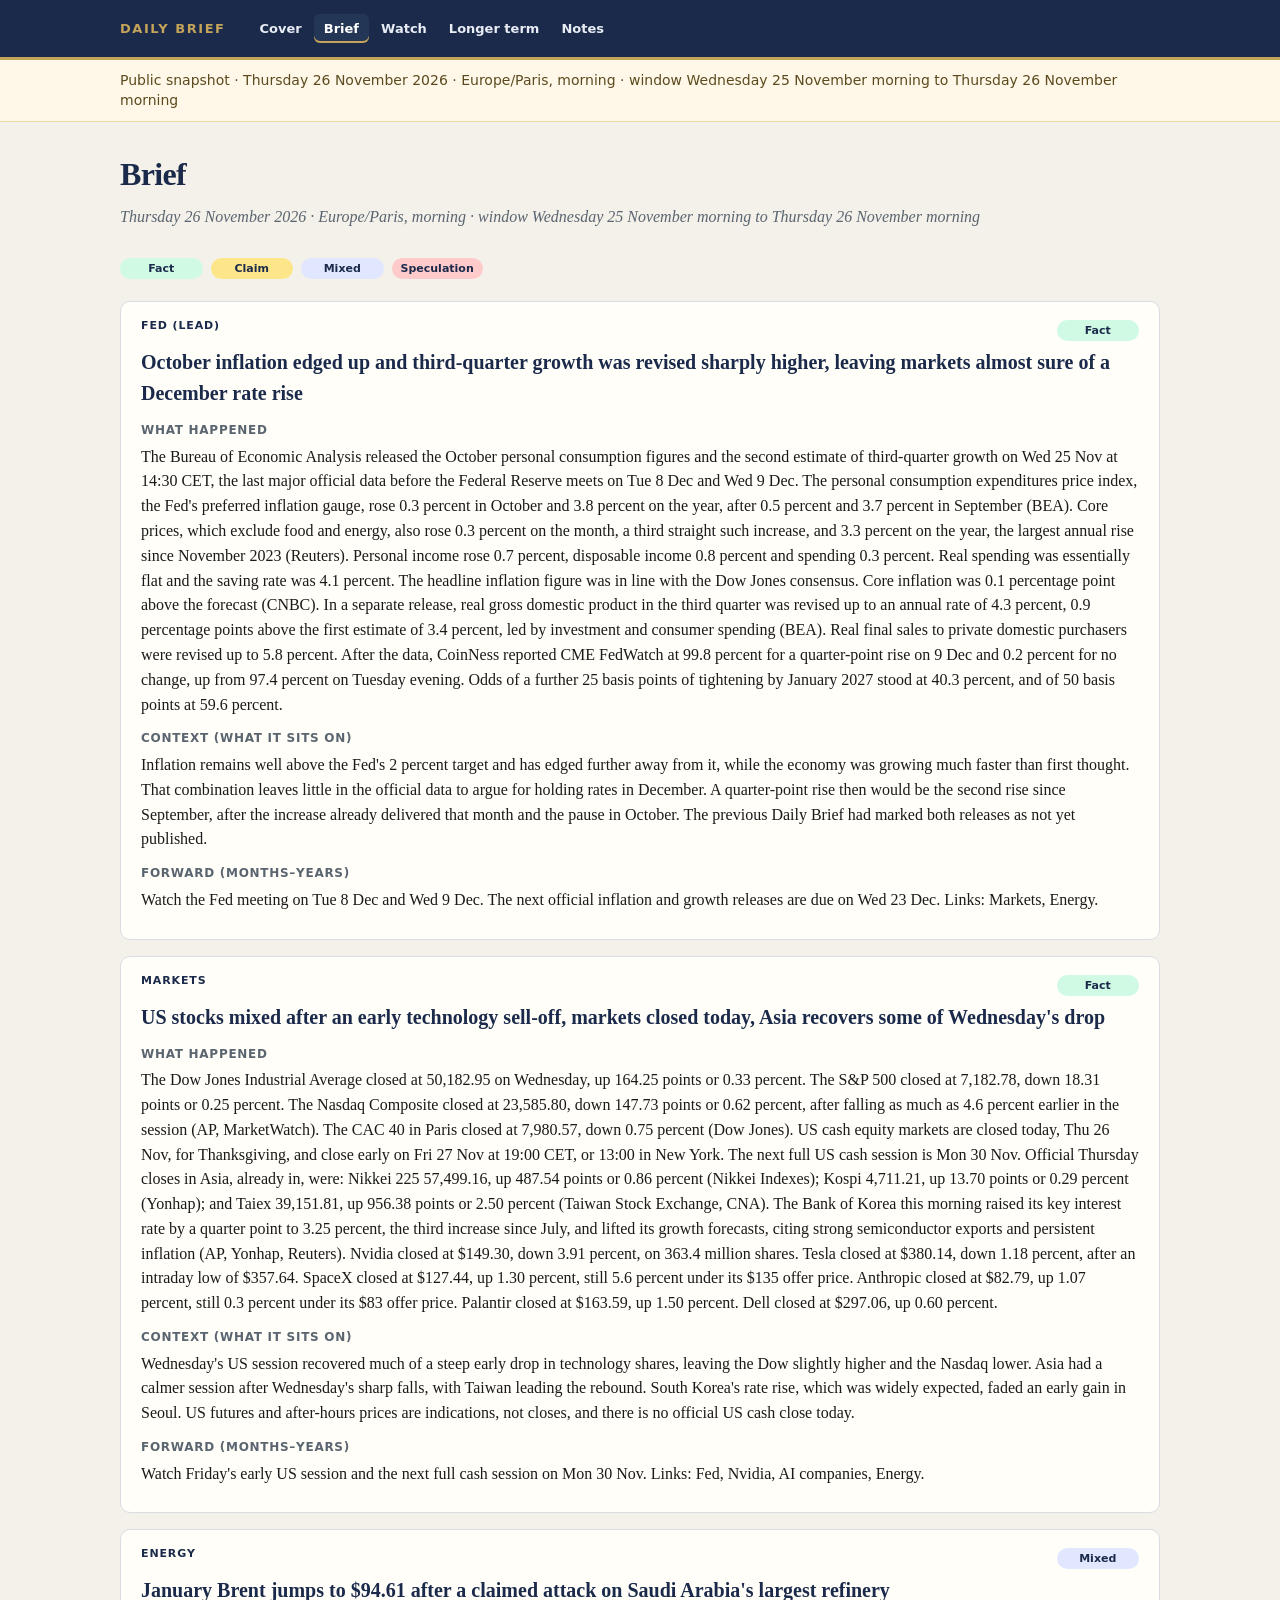
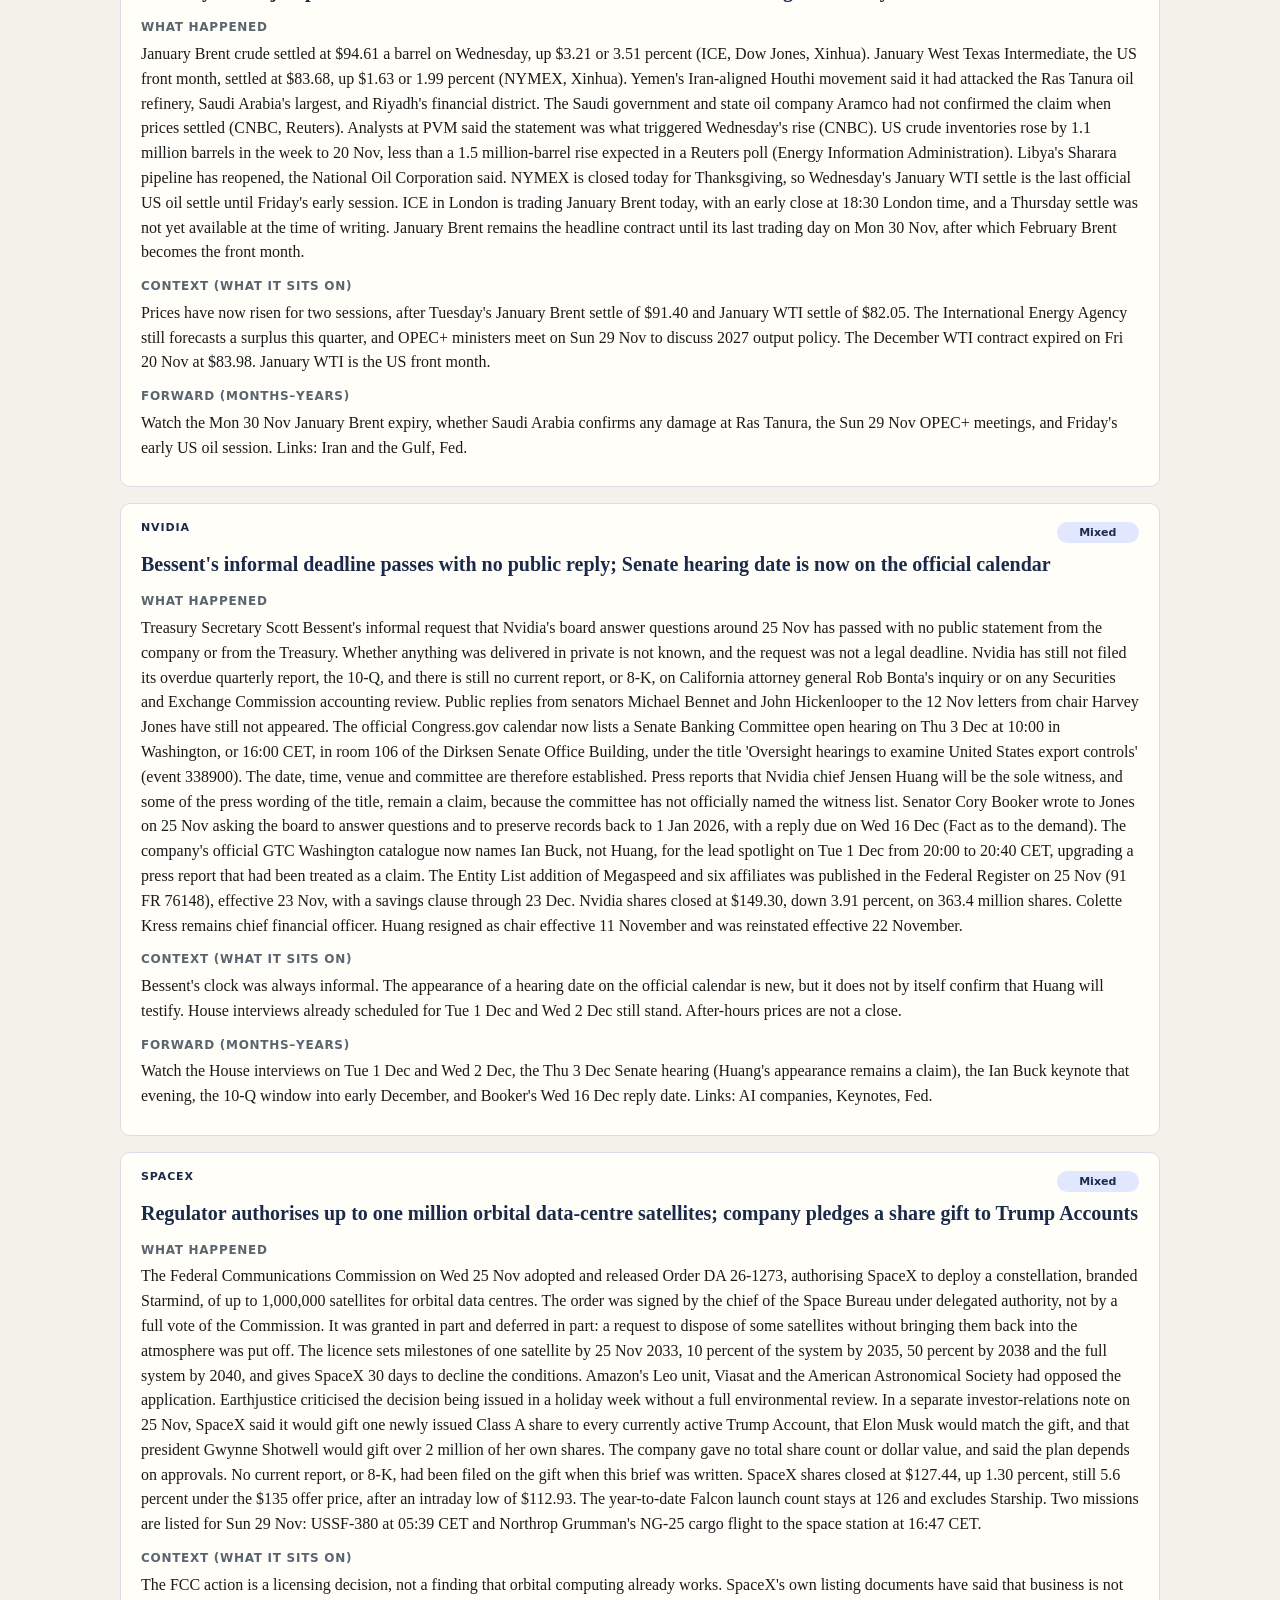
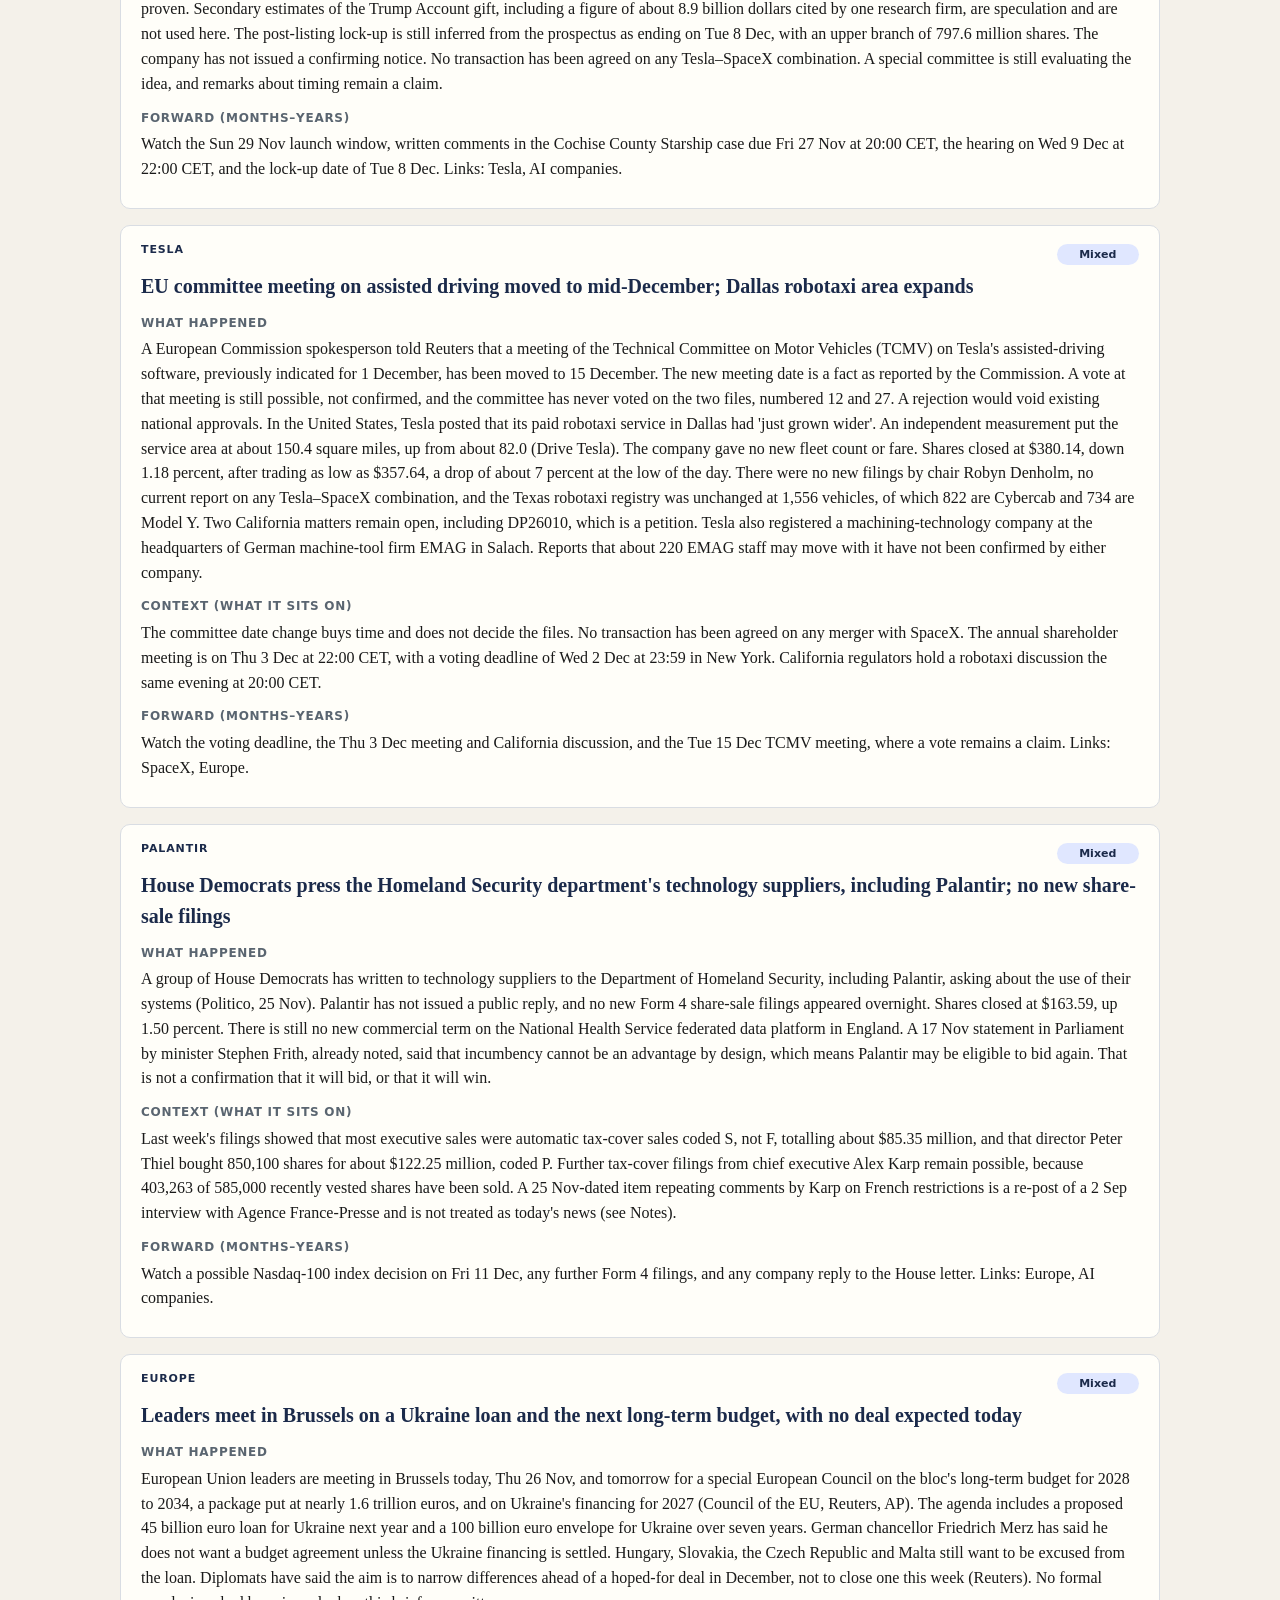
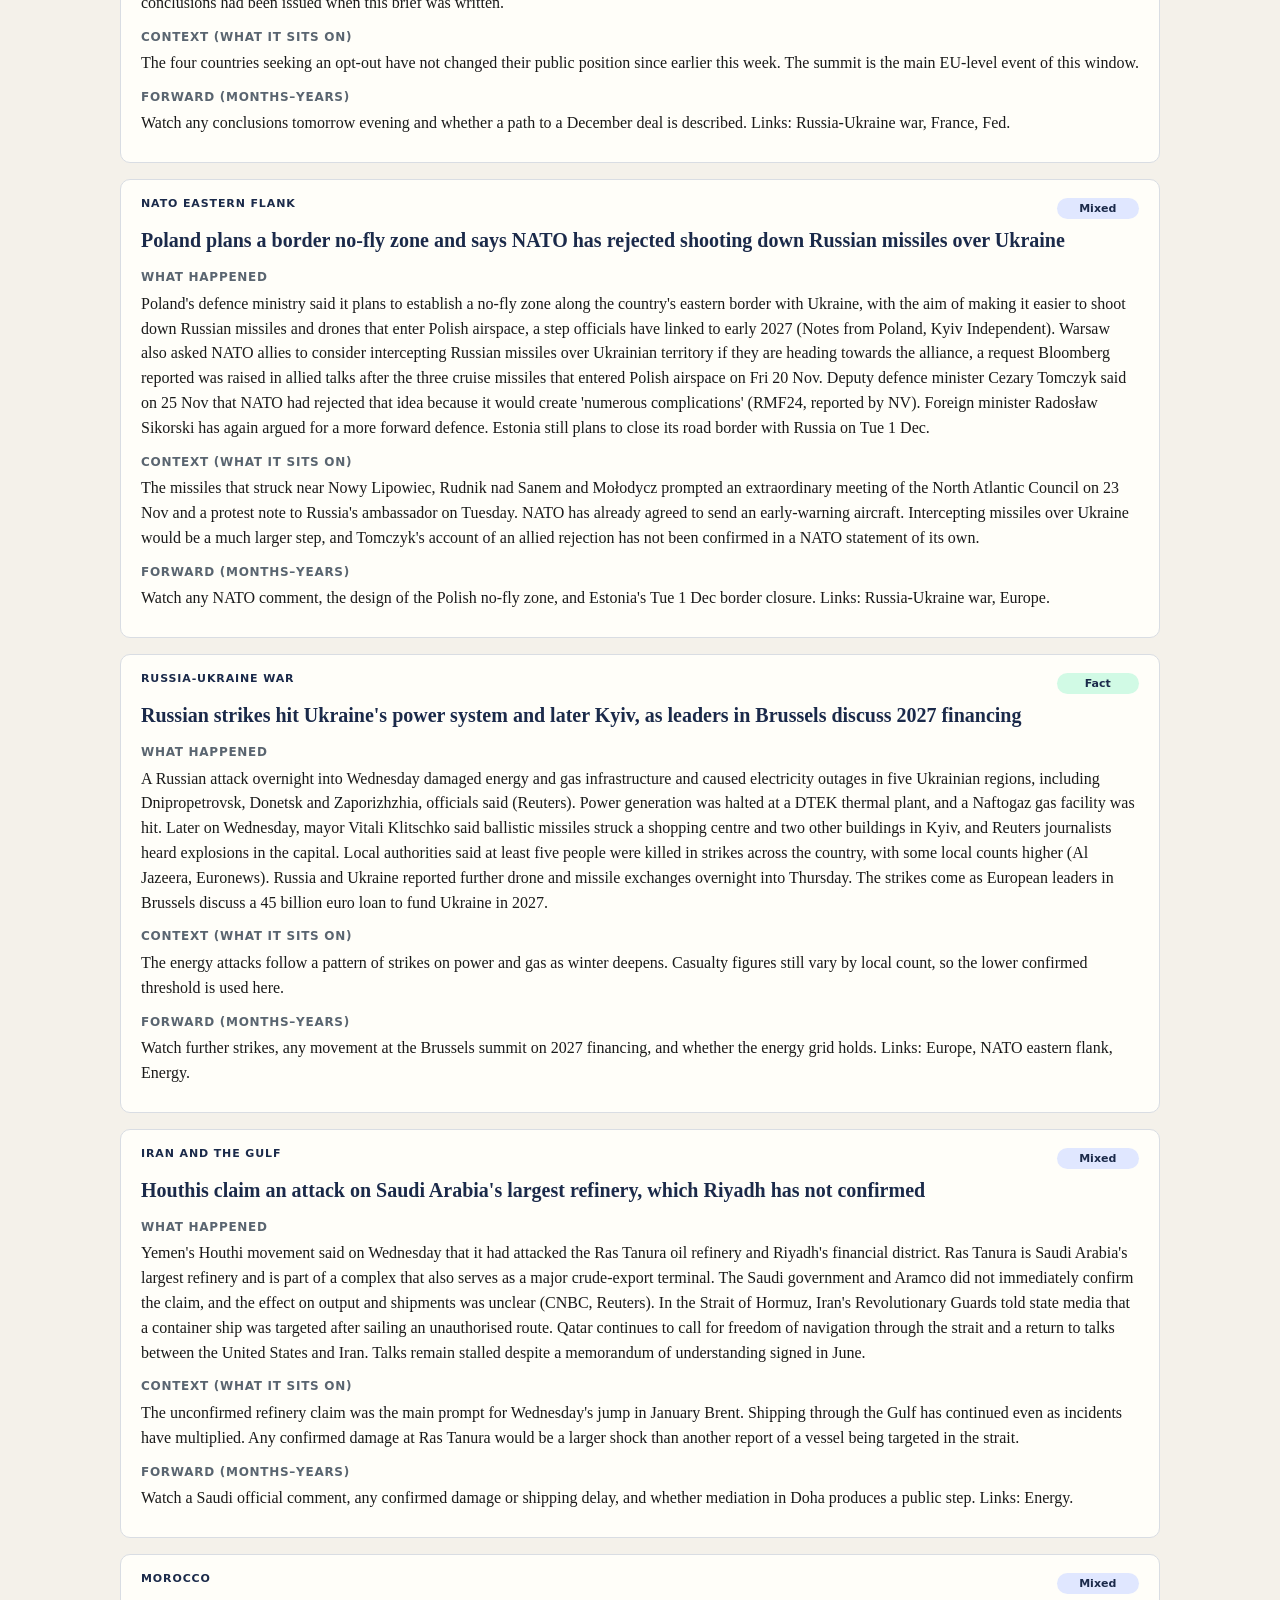
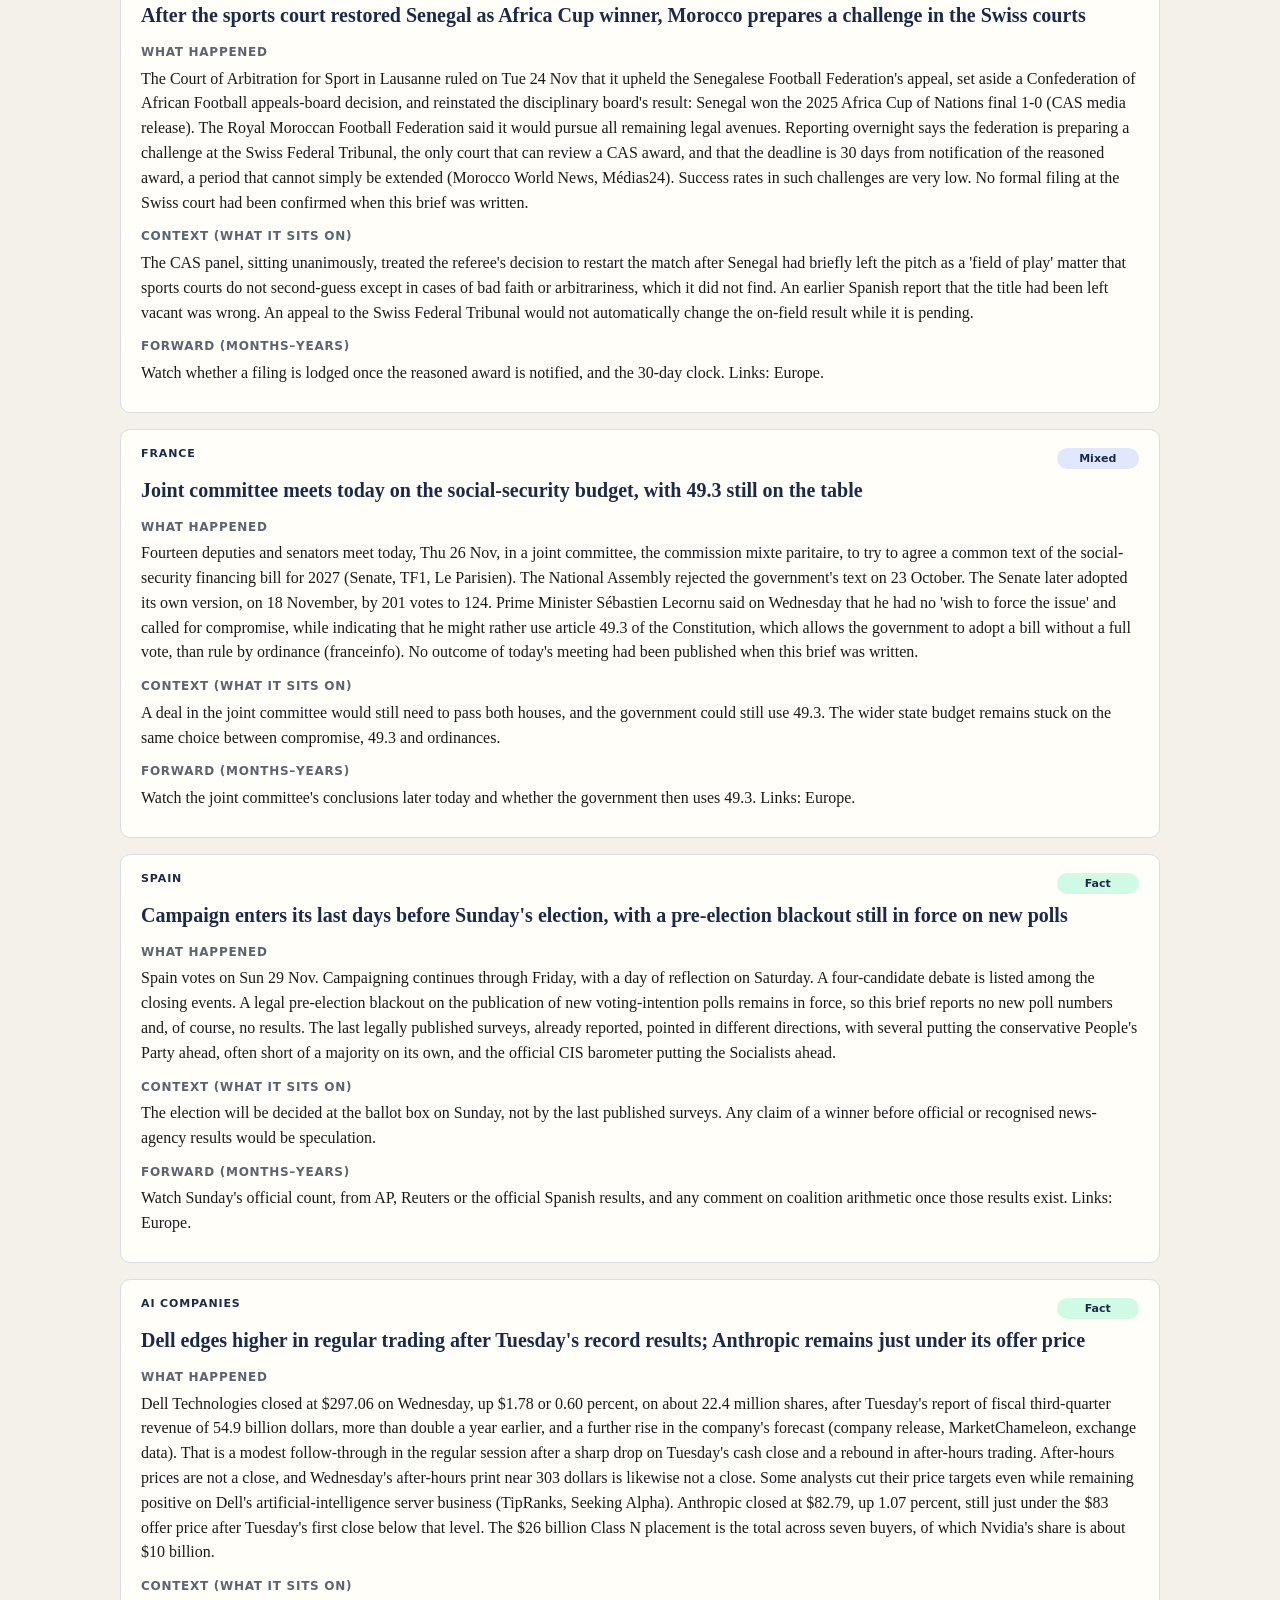
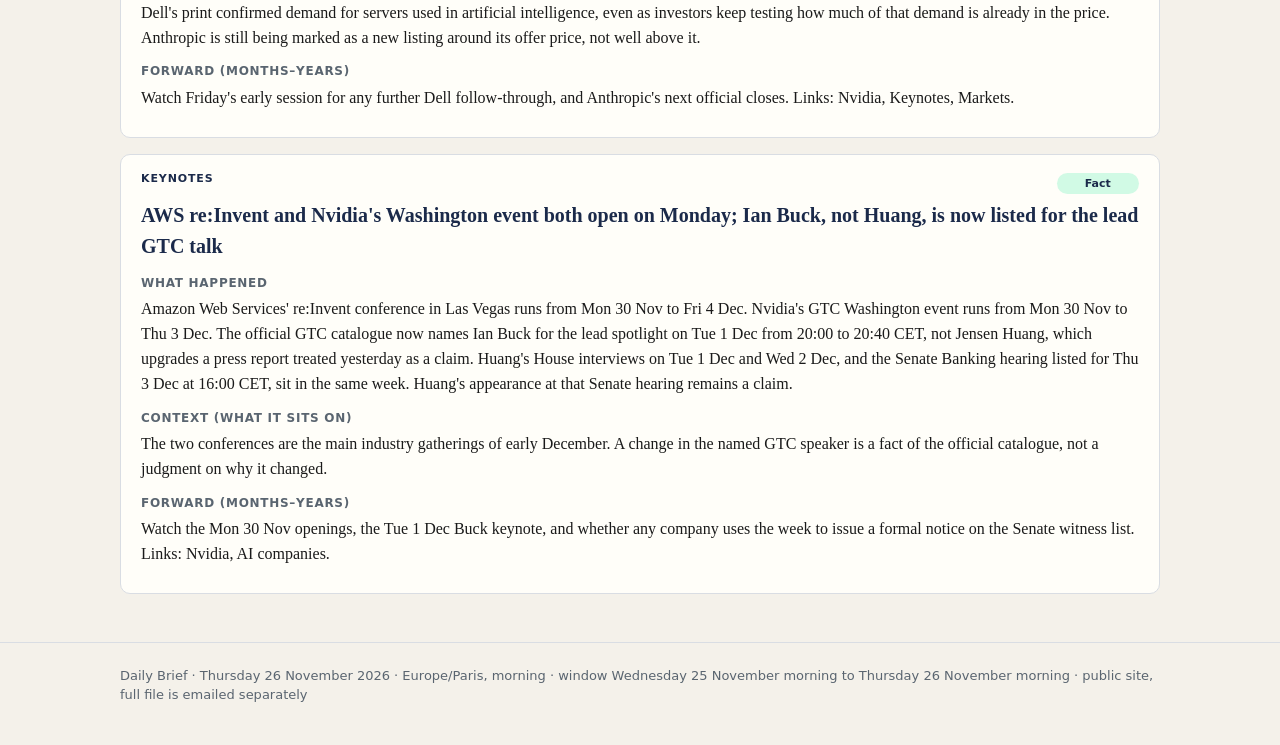
==== commit 1dc910cf: "Daily Brief Thursday 26 November 2026  ·  Europe/Paris, morning  ·  window Wednesday 25 November mor" ====
--- a/brief.html
+++ b/brief.html
@@ -3,7 +3,7 @@
 <head>
   <meta charset="utf-8">
   <meta name="viewport" content="width=device-width, initial-scale=1">
-  <title>Brief · Daily Brief · Wednesday 25 November 2026  ·  Europe/Paris, morning  ·  window Tuesday 24 November morning to Wednesday 25 November morning</title>
+  <title>Brief · Daily Brief · Thursday 26 November 2026  ·  Europe/Paris, morning  ·  window Wednesday 25 November morning to Thursday 26 November morning</title>
   <link rel="stylesheet" href="styles.css">
 </head>
 <body>
@@ -13,10 +13,10 @@
       <nav><a href="index.html">Cover</a><a href="brief.html" aria-current="page">Brief</a><a href="watch.html">Watch</a><a href="longer-term.html">Longer term</a><a href="notes.html">Notes</a></nav>
     </div>
   </header>
-  <div class="banner"><div class="wrap">Public snapshot · Wednesday 25 November 2026  ·  Europe/Paris, morning  ·  window Tuesday 24 November morning to Wednesday 25 November morning</div></div>
+  <div class="banner"><div class="wrap">Public snapshot · Thursday 26 November 2026  ·  Europe/Paris, morning  ·  window Wednesday 25 November morning to Thursday 26 November morning</div></div>
   <main class="wrap">
     <h1>Brief</h1>
-    <p class="lede">Wednesday 25 November 2026  ·  Europe/Paris, morning  ·  window Tuesday 24 November morning to Wednesday 25 November morning</p>
+    <p class="lede">Thursday 26 November 2026  ·  Europe/Paris, morning  ·  window Wednesday 25 November morning to Thursday 26 November morning</p>
     <div class="legend">
   <span class="status fact">Fact</span>
   <span class="status claim">Claim</span>
@@ -25,226 +25,213 @@
 </div>
 <article class="story">
   <div class="story-head">
-    <div class="kicker">Markets (lead)</div>
-    <span class="status fact">Fact</span>
-  </div>
-  <h2>Asia gives back Tuesday&#x27;s surge; Wall Street mixed ahead of Thanksgiving</h2>
-  <h3>What happened</h3>
-  <p>Tuesday 24 Nov official US closes: Dow Jones Industrial Average 50,018.70, up 423.39 points or 0.85 percent; S&amp;P 500 7,201.09, down 36.08 or 0.50 percent; Nasdaq Composite 23,733.54, down 356.02 or 1.48 percent (CNBC, MarketWatch, AP). Wednesday 25 Nov official Asia closes: South Korea&#x27;s Kospi 4,697.51, down 308.52 or 6.16 percent, falling back through 5,000, after the exchange briefly halted programme buying (Yonhap); Taiwan&#x27;s main index (Taiex) 38,195.43, down 1,926.92 or 4.80 percent (Taiwan Stock Exchange table; Central News Agency); Japan&#x27;s Nikkei 225 57,011.62, down 1,633.01 or 2.78 percent (Nikkei Indexes).</p>
-  <h3>Context (what it sits on)</h3>
-  <p>Tuesday&#x27;s Asia figures in our 24 Nov brief are confirmed as official closes: Taiex 40,122.35 (TWSE table), Kospi 5,006.03 (implied exactly by Wednesday&#x27;s 308.52-point fall) and Nikkei 58,644.63 (Nikkei historical table, and implied by Wednesday&#x27;s 1,633.01-point fall). In Paris the CAC 40 closed Tuesday at 8,040.49, down 0.05 percent (Dow Jones). Nvidia fell 5.86 percent and the Philadelphia Semiconductor Index (SOX) fell 7.88 percent, reversing part of Monday&#x27;s relief rally after Jensen Huang was reinstated. Anthropic closed below its offer price for the first time. Early Wednesday, one reading showed S&amp;P 500 futures down about 0.6 percent and Nasdaq futures down about 1.1 percent (SquawkNews); these are indications, not closes.</p>
-  <h3>Forward (months–years)</h3>
-  <p>US markets close on Thu 26 Nov for Thanksgiving and at 19:00 CET on Fri 27 Nov. October inflation and third-quarter growth figures are due at 14:30 CET today (see Fed). Watch whether Asia&#x27;s drop carries into the short US session and how Dell&#x27;s after-hours bounce holds when cash trading resumes. Links: Nvidia, AI companies, Fed.</p>
+    <div class="kicker">Fed (lead)</div>
+    <span class="status fact">Fact</span>
+  </div>
+  <h2>October inflation edged up and third-quarter growth was revised sharply higher, leaving markets almost sure of a December rate rise</h2>
+  <h3>What happened</h3>
+  <p>The Bureau of Economic Analysis released the October personal consumption figures and the second estimate of third-quarter growth on Wed 25 Nov at 14:30 CET, the last major official data before the Federal Reserve meets on Tue 8 Dec and Wed 9 Dec. The personal consumption expenditures price index, the Fed&#x27;s preferred inflation gauge, rose 0.3 percent in October and 3.8 percent on the year, after 0.5 percent and 3.7 percent in September (BEA). Core prices, which exclude food and energy, also rose 0.3 percent on the month, a third straight such increase, and 3.3 percent on the year, the largest annual rise since November 2023 (Reuters). Personal income rose 0.7 percent, disposable income 0.8 percent and spending 0.3 percent. Real spending was essentially flat and the saving rate was 4.1 percent. The headline inflation figure was in line with the Dow Jones consensus. Core inflation was 0.1 percentage point above the forecast (CNBC). In a separate release, real gross domestic product in the third quarter was revised up to an annual rate of 4.3 percent, 0.9 percentage points above the first estimate of 3.4 percent, led by investment and consumer spending (BEA). Real final sales to private domestic purchasers were revised up to 5.8 percent. After the data, CoinNess reported CME FedWatch at 99.8 percent for a quarter-point rise on 9 Dec and 0.2 percent for no change, up from 97.4 percent on Tuesday evening. Odds of a further 25 basis points of tightening by January 2027 stood at 40.3 percent, and of 50 basis points at 59.6 percent.</p>
+  <h3>Context (what it sits on)</h3>
+  <p>Inflation remains well above the Fed&#x27;s 2 percent target and has edged further away from it, while the economy was growing much faster than first thought. That combination leaves little in the official data to argue for holding rates in December. A quarter-point rise then would be the second rise since September, after the increase already delivered that month and the pause in October. The previous Daily Brief had marked both releases as not yet published.</p>
+  <h3>Forward (months–years)</h3>
+  <p>Watch the Fed meeting on Tue 8 Dec and Wed 9 Dec. The next official inflation and growth releases are due on Wed 23 Dec. Links: Markets, Energy.</p>
+</article>
+<article class="story">
+  <div class="story-head">
+    <div class="kicker">Markets</div>
+    <span class="status fact">Fact</span>
+  </div>
+  <h2>US stocks mixed after an early technology sell-off, markets closed today, Asia recovers some of Wednesday&#x27;s drop</h2>
+  <h3>What happened</h3>
+  <p>The Dow Jones Industrial Average closed at 50,182.95 on Wednesday, up 164.25 points or 0.33 percent. The S&amp;P 500 closed at 7,182.78, down 18.31 points or 0.25 percent. The Nasdaq Composite closed at 23,585.80, down 147.73 points or 0.62 percent, after falling as much as 4.6 percent earlier in the session (AP, MarketWatch). The CAC 40 in Paris closed at 7,980.57, down 0.75 percent (Dow Jones). US cash equity markets are closed today, Thu 26 Nov, for Thanksgiving, and close early on Fri 27 Nov at 19:00 CET, or 13:00 in New York. The next full US cash session is Mon 30 Nov. Official Thursday closes in Asia, already in, were: Nikkei 225 57,499.16, up 487.54 points or 0.86 percent (Nikkei Indexes); Kospi 4,711.21, up 13.70 points or 0.29 percent (Yonhap); and Taiex 39,151.81, up 956.38 points or 2.50 percent (Taiwan Stock Exchange, CNA). The Bank of Korea this morning raised its key interest rate by a quarter point to 3.25 percent, the third increase since July, and lifted its growth forecasts, citing strong semiconductor exports and persistent inflation (AP, Yonhap, Reuters). Nvidia closed at $149.30, down 3.91 percent, on 363.4 million shares. Tesla closed at $380.14, down 1.18 percent, after an intraday low of $357.64. SpaceX closed at $127.44, up 1.30 percent, still 5.6 percent under its $135 offer price. Anthropic closed at $82.79, up 1.07 percent, still 0.3 percent under its $83 offer price. Palantir closed at $163.59, up 1.50 percent. Dell closed at $297.06, up 0.60 percent.</p>
+  <h3>Context (what it sits on)</h3>
+  <p>Wednesday&#x27;s US session recovered much of a steep early drop in technology shares, leaving the Dow slightly higher and the Nasdaq lower. Asia had a calmer session after Wednesday&#x27;s sharp falls, with Taiwan leading the rebound. South Korea&#x27;s rate rise, which was widely expected, faded an early gain in Seoul. US futures and after-hours prices are indications, not closes, and there is no official US cash close today.</p>
+  <h3>Forward (months–years)</h3>
+  <p>Watch Friday&#x27;s early US session and the next full cash session on Mon 30 Nov. Links: Fed, Nvidia, AI companies, Energy.</p>
+</article>
+<article class="story">
+  <div class="story-head">
+    <div class="kicker">Energy</div>
+    <span class="status mixed">Mixed</span>
+  </div>
+  <h2>January Brent jumps to $94.61 after a claimed attack on Saudi Arabia&#x27;s largest refinery</h2>
+  <h3>What happened</h3>
+  <p>January Brent crude settled at $94.61 a barrel on Wednesday, up $3.21 or 3.51 percent (ICE, Dow Jones, Xinhua). January West Texas Intermediate, the US front month, settled at $83.68, up $1.63 or 1.99 percent (NYMEX, Xinhua). Yemen&#x27;s Iran-aligned Houthi movement said it had attacked the Ras Tanura oil refinery, Saudi Arabia&#x27;s largest, and Riyadh&#x27;s financial district. The Saudi government and state oil company Aramco had not confirmed the claim when prices settled (CNBC, Reuters). Analysts at PVM said the statement was what triggered Wednesday&#x27;s rise (CNBC). US crude inventories rose by 1.1 million barrels in the week to 20 Nov, less than a 1.5 million-barrel rise expected in a Reuters poll (Energy Information Administration). Libya&#x27;s Sharara pipeline has reopened, the National Oil Corporation said. NYMEX is closed today for Thanksgiving, so Wednesday&#x27;s January WTI settle is the last official US oil settle until Friday&#x27;s early session. ICE in London is trading January Brent today, with an early close at 18:30 London time, and a Thursday settle was not yet available at the time of writing. January Brent remains the headline contract until its last trading day on Mon 30 Nov, after which February Brent becomes the front month.</p>
+  <h3>Context (what it sits on)</h3>
+  <p>Prices have now risen for two sessions, after Tuesday&#x27;s January Brent settle of $91.40 and January WTI settle of $82.05. The International Energy Agency still forecasts a surplus this quarter, and OPEC+ ministers meet on Sun 29 Nov to discuss 2027 output policy. The December WTI contract expired on Fri 20 Nov at $83.98. January WTI is the US front month.</p>
+  <h3>Forward (months–years)</h3>
+  <p>Watch the Mon 30 Nov January Brent expiry, whether Saudi Arabia confirms any damage at Ras Tanura, the Sun 29 Nov OPEC+ meetings, and Friday&#x27;s early US oil session. Links: Iran and the Gulf, Fed.</p>
+</article>
+<article class="story">
+  <div class="story-head">
+    <div class="kicker">Nvidia</div>
+    <span class="status mixed">Mixed</span>
+  </div>
+  <h2>Bessent&#x27;s informal deadline passes with no public reply; Senate hearing date is now on the official calendar</h2>
+  <h3>What happened</h3>
+  <p>Treasury Secretary Scott Bessent&#x27;s informal request that Nvidia&#x27;s board answer questions around 25 Nov has passed with no public statement from the company or from the Treasury. Whether anything was delivered in private is not known, and the request was not a legal deadline. Nvidia has still not filed its overdue quarterly report, the 10-Q, and there is still no current report, or 8-K, on California attorney general Rob Bonta&#x27;s inquiry or on any Securities and Exchange Commission accounting review. Public replies from senators Michael Bennet and John Hickenlooper to the 12 Nov letters from chair Harvey Jones have still not appeared. The official Congress.gov calendar now lists a Senate Banking Committee open hearing on Thu 3 Dec at 10:00 in Washington, or 16:00 CET, in room 106 of the Dirksen Senate Office Building, under the title &#x27;Oversight hearings to examine United States export controls&#x27; (event 338900). The date, time, venue and committee are therefore established. Press reports that Nvidia chief Jensen Huang will be the sole witness, and some of the press wording of the title, remain a claim, because the committee has not officially named the witness list. Senator Cory Booker wrote to Jones on 25 Nov asking the board to answer questions and to preserve records back to 1 Jan 2026, with a reply due on Wed 16 Dec (Fact as to the demand). The company&#x27;s official GTC Washington catalogue now names Ian Buck, not Huang, for the lead spotlight on Tue 1 Dec from 20:00 to 20:40 CET, upgrading a press report that had been treated as a claim. The Entity List addition of Megaspeed and six affiliates was published in the Federal Register on 25 Nov (91 FR 76148), effective 23 Nov, with a savings clause through 23 Dec. Nvidia shares closed at $149.30, down 3.91 percent, on 363.4 million shares. Colette Kress remains chief financial officer. Huang resigned as chair effective 11 November and was reinstated effective 22 November.</p>
+  <h3>Context (what it sits on)</h3>
+  <p>Bessent&#x27;s clock was always informal. The appearance of a hearing date on the official calendar is new, but it does not by itself confirm that Huang will testify. House interviews already scheduled for Tue 1 Dec and Wed 2 Dec still stand. After-hours prices are not a close.</p>
+  <h3>Forward (months–years)</h3>
+  <p>Watch the House interviews on Tue 1 Dec and Wed 2 Dec, the Thu 3 Dec Senate hearing (Huang&#x27;s appearance remains a claim), the Ian Buck keynote that evening, the 10-Q window into early December, and Booker&#x27;s Wed 16 Dec reply date. Links: AI companies, Keynotes, Fed.</p>
+</article>
+<article class="story">
+  <div class="story-head">
+    <div class="kicker">SpaceX</div>
+    <span class="status mixed">Mixed</span>
+  </div>
+  <h2>Regulator authorises up to one million orbital data-centre satellites; company pledges a share gift to Trump Accounts</h2>
+  <h3>What happened</h3>
+  <p>The Federal Communications Commission on Wed 25 Nov adopted and released Order DA 26-1273, authorising SpaceX to deploy a constellation, branded Starmind, of up to 1,000,000 satellites for orbital data centres. The order was signed by the chief of the Space Bureau under delegated authority, not by a full vote of the Commission. It was granted in part and deferred in part: a request to dispose of some satellites without bringing them back into the atmosphere was put off. The licence sets milestones of one satellite by 25 Nov 2033, 10 percent of the system by 2035, 50 percent by 2038 and the full system by 2040, and gives SpaceX 30 days to decline the conditions. Amazon&#x27;s Leo unit, Viasat and the American Astronomical Society had opposed the application. Earthjustice criticised the decision being issued in a holiday week without a full environmental review. In a separate investor-relations note on 25 Nov, SpaceX said it would gift one newly issued Class A share to every currently active Trump Account, that Elon Musk would match the gift, and that president Gwynne Shotwell would gift over 2 million of her own shares. The company gave no total share count or dollar value, and said the plan depends on approvals. No current report, or 8-K, had been filed on the gift when this brief was written. SpaceX shares closed at $127.44, up 1.30 percent, still 5.6 percent under the $135 offer price, after an intraday low of $112.93. The year-to-date Falcon launch count stays at 126 and excludes Starship. Two missions are listed for Sun 29 Nov: USSF-380 at 05:39 CET and Northrop Grumman&#x27;s NG-25 cargo flight to the space station at 16:47 CET.</p>
+  <h3>Context (what it sits on)</h3>
+  <p>The FCC action is a licensing decision, not a finding that orbital computing already works. SpaceX&#x27;s own listing documents have said that business is not proven. Secondary estimates of the Trump Account gift, including a figure of about 8.9 billion dollars cited by one research firm, are speculation and are not used here. The post-listing lock-up is still inferred from the prospectus as ending on Tue 8 Dec, with an upper branch of 797.6 million shares. The company has not issued a confirming notice. No transaction has been agreed on any Tesla–SpaceX combination. A special committee is still evaluating the idea, and remarks about timing remain a claim.</p>
+  <h3>Forward (months–years)</h3>
+  <p>Watch the Sun 29 Nov launch window, written comments in the Cochise County Starship case due Fri 27 Nov at 20:00 CET, the hearing on Wed 9 Dec at 22:00 CET, and the lock-up date of Tue 8 Dec. Links: Tesla, AI companies.</p>
+</article>
+<article class="story">
+  <div class="story-head">
+    <div class="kicker">Tesla</div>
+    <span class="status mixed">Mixed</span>
+  </div>
+  <h2>EU committee meeting on assisted driving moved to mid-December; Dallas robotaxi area expands</h2>
+  <h3>What happened</h3>
+  <p>A European Commission spokesperson told Reuters that a meeting of the Technical Committee on Motor Vehicles (TCMV) on Tesla&#x27;s assisted-driving software, previously indicated for 1 December, has been moved to 15 December. The new meeting date is a fact as reported by the Commission. A vote at that meeting is still possible, not confirmed, and the committee has never voted on the two files, numbered 12 and 27. A rejection would void existing national approvals. In the United States, Tesla posted that its paid robotaxi service in Dallas had &#x27;just grown wider&#x27;. An independent measurement put the service area at about 150.4 square miles, up from about 82.0 (Drive Tesla). The company gave no new fleet count or fare. Shares closed at $380.14, down 1.18 percent, after trading as low as $357.64, a drop of about 7 percent at the low of the day. There were no new filings by chair Robyn Denholm, no current report on any Tesla–SpaceX combination, and the Texas robotaxi registry was unchanged at 1,556 vehicles, of which 822 are Cybercab and 734 are Model Y. Two California matters remain open, including DP26010, which is a petition. Tesla also registered a machining-technology company at the headquarters of German machine-tool firm EMAG in Salach. Reports that about 220 EMAG staff may move with it have not been confirmed by either company.</p>
+  <h3>Context (what it sits on)</h3>
+  <p>The committee date change buys time and does not decide the files. No transaction has been agreed on any merger with SpaceX. The annual shareholder meeting is on Thu 3 Dec at 22:00 CET, with a voting deadline of Wed 2 Dec at 23:59 in New York. California regulators hold a robotaxi discussion the same evening at 20:00 CET.</p>
+  <h3>Forward (months–years)</h3>
+  <p>Watch the voting deadline, the Thu 3 Dec meeting and California discussion, and the Tue 15 Dec TCMV meeting, where a vote remains a claim. Links: SpaceX, Europe.</p>
 </article>
 <article class="story">
   <div class="story-head">
     <div class="kicker">Palantir</div>
-    <span class="status fact">Fact</span>
-  </div>
-  <h2>Thiel bought about 122 million dollars of shares; executive sales were mostly tax bills, not discretionary selling</h2>
-  <h3>What happened</h3>
-  <p>Seven Form 4 filings landed late on 24 Nov and change the picture of last week&#x27;s insider &#x27;selling cluster&#x27;. None of the 20 to 24 Nov sales was a discretionary, unplanned sale (Fact, SEC filings read by the Palantir tracker). About 555,852 shares, worth about $85.35 million, were automatic &#x27;sell-to-cover&#x27; sales to pay the tax due when restricted stock units vested on 20 Nov. They are coded S, which means an open-market sale, not F, which would mean the company withheld shares to pay the tax, but the footnotes say they were tax-withholding sales under pre-scheduled 10b5-1 trading plans. A further about $13.40 million were open-market sales already scheduled under such plans (chief executive Alex Karp 90,000 shares and chief accounting officer Jeffrey Buckley 1,250). Director Peter Thiel bought 850,100 shares on 20 Nov, about $122.25 million, at an average $143.81, coded P, meaning an open-market purchase, under a 10b5-1 plan adopted on 19 Aug. That purchase is larger than all the executive sales over 20 to 24 Nov (about $98.7 million). Palantir closed Tuesday at $161.18, up 1.14 percent.</p>
-  <h3>Context (what it sits on)</h3>
-  <p>A Form 4 is the legally required report of an insider trade, due within two business days. A 10b5-1 plan is a pre-set trading schedule, adopted when the insider is not supposed to be using inside information. Karp&#x27;s earlier Form 144 had flagged up to 585,000 shares; 403,263 have been sold so far as tax-cover, so further tax-cover filings are possible. Chief technology officer Shyam Sankar&#x27;s separate 19 Nov sale of 300,000 shares for about $47.96 million, already logged, was also under a 10b5-1 plan. A secondary report that Thiel&#x27;s plan allows purchases of up to 4 million shares is unverified and is not in the footnotes read.</p>
-  <h3>Forward (months–years)</h3>
-  <p>Watch for any further Karp tax-cover Form 4s, and for NHS Federated Data Platform procurement terms in the coming weeks. A possible Senate homeland security committee session in early December may or may not include Palantir&#x27;s Michael LoSapio, whose nomination remains stalled. The Nasdaq-100 reconstitution is expected to be announced on Fri 11 Dec, effective around Mon 21 Dec. Links: US, Markets.</p>
-</article>
-<article class="story">
-  <div class="story-head">
-    <div class="kicker">Nvidia</div>
-    <span class="status mixed">Mixed</span>
-  </div>
-  <h2>Commerce blacklists the alleged diversion network; Bessent&#x27;s informal deadline is today, still with no public answers</h2>
-  <h3>What happened</h3>
-  <p>The Commerce Department&#x27;s Bureau of Industry and Security (BIS) added seven companies to its Entity List, effective 23 Nov and scheduled for publication in the Federal Register today: Megaspeed International Pte. Ltd. (with aliases including Megaspeed and 7Road) and Swiftdata and Apex in Singapore, MSFusion, PT Megaspeed International and Speedmatrix in Malaysia, and Megaspeed (Thailand) (Fact, BIS final rule 2026-23999). The reason given is &#x27;the significant risk of these entities being or becoming involved in the diversion of advanced computing commodities to unauthorized end uses or end users.&#x27; Licences are required for all items subject to US export rules and will be reviewed under a &#x27;presumption of denial&#x27;, meaning they are expected to be refused. This is a Commerce action, not an Nvidia disclosure. Nvidia closed Tuesday at $155.38, down 5.86 percent on about 384 million shares, giving back part of Monday&#x27;s 31.48 percent jump but still up 23.8 percent over two days from Friday&#x27;s $125.53 (Yahoo Finance).</p>
-  <h3>Context (what it sits on)</h3>
-  <p>The Entity List is a US blacklist. Being added does not, by itself, prove wrongdoing in court, but it generally stops American firms selling the listed companies technology. Bessent has said Nvidia already took Megaspeed off its sales list in August 2025 (Claim). As of 06:51 CET today, no Treasury or Nvidia statement was found that the &#x27;answers&#x27; Bessent informally asked for by about 25 Nov have arrived; this is not a legal deadline, and US official hours are still ahead (Claim as to his request). The independent board investigation continues, and the search for a Chief Compliance Officer has begun (Fact, 23 Nov company filing). California Attorney General Rob Bonta&#x27;s investigative subpoena of 19 Nov is still not addressed in an 8-K. The reported SEC accounting inquiry remains unconfirmed. Huang resigned per the 8-K of 12 Nov, effective 11 November, and was reinstated per the 8-K of 23 Nov, effective 22 Nov; Harvey Jones remains chair and Colette Kress is chief financial officer. House chairs have reconfirmed Huang&#x27;s closed-door interview on Tue 1 Dec and general counsel Tim Teter&#x27;s on Wed 2 Dec (Fact). A Senate Banking public hearing on Thu 3 Dec at 16:00 CET is reported by CNBC, The Hill and TechCrunch, but no official notice was opened, so the date remains a claim.</p>
-  <h3>Forward (months–years)</h3>
-  <p>Watch whether any Bessent or Treasury statement arrives during US hours today, the still-unfiled quarterly 10-Q (due by about Fri 4 Dec), and GTC Washington, which runs Mon 30 Nov to Thu 3 Dec. CNBC says Ian Buck is filling the Tue 1 Dec keynote slot at 20:00 CET and that Nvidia declined to say whether Huang will appear (Claim). Links: Markets, AI companies, US.</p>
+    <span class="status mixed">Mixed</span>
+  </div>
+  <h2>House Democrats press the Homeland Security department&#x27;s technology suppliers, including Palantir; no new share-sale filings</h2>
+  <h3>What happened</h3>
+  <p>A group of House Democrats has written to technology suppliers to the Department of Homeland Security, including Palantir, asking about the use of their systems (Politico, 25 Nov). Palantir has not issued a public reply, and no new Form 4 share-sale filings appeared overnight. Shares closed at $163.59, up 1.50 percent. There is still no new commercial term on the National Health Service federated data platform in England. A 17 Nov statement in Parliament by minister Stephen Frith, already noted, said that incumbency cannot be an advantage by design, which means Palantir may be eligible to bid again. That is not a confirmation that it will bid, or that it will win.</p>
+  <h3>Context (what it sits on)</h3>
+  <p>Last week&#x27;s filings showed that most executive sales were automatic tax-cover sales coded S, not F, totalling about $85.35 million, and that director Peter Thiel bought 850,100 shares for about $122.25 million, coded P. Further tax-cover filings from chief executive Alex Karp remain possible, because 403,263 of 585,000 recently vested shares have been sold. A 25 Nov-dated item repeating comments by Karp on French restrictions is a re-post of a 2 Sep interview with Agence France-Presse and is not treated as today&#x27;s news (see Notes).</p>
+  <h3>Forward (months–years)</h3>
+  <p>Watch a possible Nasdaq-100 index decision on Fri 11 Dec, any further Form 4 filings, and any company reply to the House letter. Links: Europe, AI companies.</p>
+</article>
+<article class="story">
+  <div class="story-head">
+    <div class="kicker">Europe</div>
+    <span class="status mixed">Mixed</span>
+  </div>
+  <h2>Leaders meet in Brussels on a Ukraine loan and the next long-term budget, with no deal expected today</h2>
+  <h3>What happened</h3>
+  <p>European Union leaders are meeting in Brussels today, Thu 26 Nov, and tomorrow for a special European Council on the bloc&#x27;s long-term budget for 2028 to 2034, a package put at nearly 1.6 trillion euros, and on Ukraine&#x27;s financing for 2027 (Council of the EU, Reuters, AP). The agenda includes a proposed 45 billion euro loan for Ukraine next year and a 100 billion euro envelope for Ukraine over seven years. German chancellor Friedrich Merz has said he does not want a budget agreement unless the Ukraine financing is settled. Hungary, Slovakia, the Czech Republic and Malta still want to be excused from the loan. Diplomats have said the aim is to narrow differences ahead of a hoped-for deal in December, not to close one this week (Reuters). No formal conclusions had been issued when this brief was written.</p>
+  <h3>Context (what it sits on)</h3>
+  <p>The four countries seeking an opt-out have not changed their public position since earlier this week. The summit is the main EU-level event of this window.</p>
+  <h3>Forward (months–years)</h3>
+  <p>Watch any conclusions tomorrow evening and whether a path to a December deal is described. Links: Russia-Ukraine war, France, Fed.</p>
+</article>
+<article class="story">
+  <div class="story-head">
+    <div class="kicker">NATO eastern flank</div>
+    <span class="status mixed">Mixed</span>
+  </div>
+  <h2>Poland plans a border no-fly zone and says NATO has rejected shooting down Russian missiles over Ukraine</h2>
+  <h3>What happened</h3>
+  <p>Poland&#x27;s defence ministry said it plans to establish a no-fly zone along the country&#x27;s eastern border with Ukraine, with the aim of making it easier to shoot down Russian missiles and drones that enter Polish airspace, a step officials have linked to early 2027 (Notes from Poland, Kyiv Independent). Warsaw also asked NATO allies to consider intercepting Russian missiles over Ukrainian territory if they are heading towards the alliance, a request Bloomberg reported was raised in allied talks after the three cruise missiles that entered Polish airspace on Fri 20 Nov. Deputy defence minister Cezary Tomczyk said on 25 Nov that NATO had rejected that idea because it would create &#x27;numerous complications&#x27; (RMF24, reported by NV). Foreign minister Radosław Sikorski has again argued for a more forward defence. Estonia still plans to close its road border with Russia on Tue 1 Dec.</p>
+  <h3>Context (what it sits on)</h3>
+  <p>The missiles that struck near Nowy Lipowiec, Rudnik nad Sanem and Mołodycz prompted an extraordinary meeting of the North Atlantic Council on 23 Nov and a protest note to Russia&#x27;s ambassador on Tuesday. NATO has already agreed to send an early-warning aircraft. Intercepting missiles over Ukraine would be a much larger step, and Tomczyk&#x27;s account of an allied rejection has not been confirmed in a NATO statement of its own.</p>
+  <h3>Forward (months–years)</h3>
+  <p>Watch any NATO comment, the design of the Polish no-fly zone, and Estonia&#x27;s Tue 1 Dec border closure. Links: Russia-Ukraine war, Europe.</p>
+</article>
+<article class="story">
+  <div class="story-head">
+    <div class="kicker">Russia-Ukraine war</div>
+    <span class="status fact">Fact</span>
+  </div>
+  <h2>Russian strikes hit Ukraine&#x27;s power system and later Kyiv, as leaders in Brussels discuss 2027 financing</h2>
+  <h3>What happened</h3>
+  <p>A Russian attack overnight into Wednesday damaged energy and gas infrastructure and caused electricity outages in five Ukrainian regions, including Dnipropetrovsk, Donetsk and Zaporizhzhia, officials said (Reuters). Power generation was halted at a DTEK thermal plant, and a Naftogaz gas facility was hit. Later on Wednesday, mayor Vitali Klitschko said ballistic missiles struck a shopping centre and two other buildings in Kyiv, and Reuters journalists heard explosions in the capital. Local authorities said at least five people were killed in strikes across the country, with some local counts higher (Al Jazeera, Euronews). Russia and Ukraine reported further drone and missile exchanges overnight into Thursday. The strikes come as European leaders in Brussels discuss a 45 billion euro loan to fund Ukraine in 2027.</p>
+  <h3>Context (what it sits on)</h3>
+  <p>The energy attacks follow a pattern of strikes on power and gas as winter deepens. Casualty figures still vary by local count, so the lower confirmed threshold is used here.</p>
+  <h3>Forward (months–years)</h3>
+  <p>Watch further strikes, any movement at the Brussels summit on 2027 financing, and whether the energy grid holds. Links: Europe, NATO eastern flank, Energy.</p>
+</article>
+<article class="story">
+  <div class="story-head">
+    <div class="kicker">Iran and the Gulf</div>
+    <span class="status mixed">Mixed</span>
+  </div>
+  <h2>Houthis claim an attack on Saudi Arabia&#x27;s largest refinery, which Riyadh has not confirmed</h2>
+  <h3>What happened</h3>
+  <p>Yemen&#x27;s Houthi movement said on Wednesday that it had attacked the Ras Tanura oil refinery and Riyadh&#x27;s financial district. Ras Tanura is Saudi Arabia&#x27;s largest refinery and is part of a complex that also serves as a major crude-export terminal. The Saudi government and Aramco did not immediately confirm the claim, and the effect on output and shipments was unclear (CNBC, Reuters). In the Strait of Hormuz, Iran&#x27;s Revolutionary Guards told state media that a container ship was targeted after sailing an unauthorised route. Qatar continues to call for freedom of navigation through the strait and a return to talks between the United States and Iran. Talks remain stalled despite a memorandum of understanding signed in June.</p>
+  <h3>Context (what it sits on)</h3>
+  <p>The unconfirmed refinery claim was the main prompt for Wednesday&#x27;s jump in January Brent. Shipping through the Gulf has continued even as incidents have multiplied. Any confirmed damage at Ras Tanura would be a larger shock than another report of a vessel being targeted in the strait.</p>
+  <h3>Forward (months–years)</h3>
+  <p>Watch a Saudi official comment, any confirmed damage or shipping delay, and whether mediation in Doha produces a public step. Links: Energy.</p>
+</article>
+<article class="story">
+  <div class="story-head">
+    <div class="kicker">Morocco</div>
+    <span class="status mixed">Mixed</span>
+  </div>
+  <h2>After the sports court restored Senegal as Africa Cup winner, Morocco prepares a challenge in the Swiss courts</h2>
+  <h3>What happened</h3>
+  <p>The Court of Arbitration for Sport in Lausanne ruled on Tue 24 Nov that it upheld the Senegalese Football Federation&#x27;s appeal, set aside a Confederation of African Football appeals-board decision, and reinstated the disciplinary board&#x27;s result: Senegal won the 2025 Africa Cup of Nations final 1-0 (CAS media release). The Royal Moroccan Football Federation said it would pursue all remaining legal avenues. Reporting overnight says the federation is preparing a challenge at the Swiss Federal Tribunal, the only court that can review a CAS award, and that the deadline is 30 days from notification of the reasoned award, a period that cannot simply be extended (Morocco World News, Médias24). Success rates in such challenges are very low. No formal filing at the Swiss court had been confirmed when this brief was written.</p>
+  <h3>Context (what it sits on)</h3>
+  <p>The CAS panel, sitting unanimously, treated the referee&#x27;s decision to restart the match after Senegal had briefly left the pitch as a &#x27;field of play&#x27; matter that sports courts do not second-guess except in cases of bad faith or arbitrariness, which it did not find. An earlier Spanish report that the title had been left vacant was wrong. An appeal to the Swiss Federal Tribunal would not automatically change the on-field result while it is pending.</p>
+  <h3>Forward (months–years)</h3>
+  <p>Watch whether a filing is lodged once the reasoned award is notified, and the 30-day clock. Links: Europe.</p>
+</article>
+<article class="story">
+  <div class="story-head">
+    <div class="kicker">France</div>
+    <span class="status mixed">Mixed</span>
+  </div>
+  <h2>Joint committee meets today on the social-security budget, with 49.3 still on the table</h2>
+  <h3>What happened</h3>
+  <p>Fourteen deputies and senators meet today, Thu 26 Nov, in a joint committee, the commission mixte paritaire, to try to agree a common text of the social-security financing bill for 2027 (Senate, TF1, Le Parisien). The National Assembly rejected the government&#x27;s text on 23 October. The Senate later adopted its own version, on 18 November, by 201 votes to 124. Prime Minister Sébastien Lecornu said on Wednesday that he had no &#x27;wish to force the issue&#x27; and called for compromise, while indicating that he might rather use article 49.3 of the Constitution, which allows the government to adopt a bill without a full vote, than rule by ordinance (franceinfo). No outcome of today&#x27;s meeting had been published when this brief was written.</p>
+  <h3>Context (what it sits on)</h3>
+  <p>A deal in the joint committee would still need to pass both houses, and the government could still use 49.3. The wider state budget remains stuck on the same choice between compromise, 49.3 and ordinances.</p>
+  <h3>Forward (months–years)</h3>
+  <p>Watch the joint committee&#x27;s conclusions later today and whether the government then uses 49.3. Links: Europe.</p>
+</article>
+<article class="story">
+  <div class="story-head">
+    <div class="kicker">Spain</div>
+    <span class="status fact">Fact</span>
+  </div>
+  <h2>Campaign enters its last days before Sunday&#x27;s election, with a pre-election blackout still in force on new polls</h2>
+  <h3>What happened</h3>
+  <p>Spain votes on Sun 29 Nov. Campaigning continues through Friday, with a day of reflection on Saturday. A four-candidate debate is listed among the closing events. A legal pre-election blackout on the publication of new voting-intention polls remains in force, so this brief reports no new poll numbers and, of course, no results. The last legally published surveys, already reported, pointed in different directions, with several putting the conservative People&#x27;s Party ahead, often short of a majority on its own, and the official CIS barometer putting the Socialists ahead.</p>
+  <h3>Context (what it sits on)</h3>
+  <p>The election will be decided at the ballot box on Sunday, not by the last published surveys. Any claim of a winner before official or recognised news-agency results would be speculation.</p>
+  <h3>Forward (months–years)</h3>
+  <p>Watch Sunday&#x27;s official count, from AP, Reuters or the official Spanish results, and any comment on coalition arithmetic once those results exist. Links: Europe.</p>
 </article>
 <article class="story">
   <div class="story-head">
     <div class="kicker">AI companies</div>
-    <span class="status mixed">Mixed</span>
-  </div>
-  <h2>Dell more than doubles revenue and raises its forecast; Anthropic closes below its offer price</h2>
-  <h3>What happened</h3>
-  <p>Dell reported fiscal third-quarter results after the US close on Tuesday: record revenue of $54.9 billion, up 103 percent from a year earlier, and adjusted earnings of $9.45 a share, against forecasts of about $49.3 billion and $6.59 (Dell IR; CNBC, Reuters). Revenue from servers designed for artificial intelligence was $22.0 billion, up 291 percent, and the company said its AI order backlog ended the quarter at a record $132.3 billion after $60.2 billion of new orders. It raised its full-year revenue forecast to $202 billion from $192 billion, the third increase this year, and the board approved an extra $25 billion of share buybacks. In regular trading, Dell had closed at $295.28, down 11.83 percent from Monday&#x27;s close, then rose about 4 percent after hours to around $308 (Investing.com); after-hours prices are not a close. Anthropic (ANT) closed at $81.91, down 6.53 percent, its first close below the $83 offer price (SpaceX tracker; Yahoo).</p>
-  <h3>Context (what it sits on)</h3>
-  <p>Dell&#x27;s share-price swing shows investors are still arguing about how profitable the AI build-out will be, even when the orders are large. Secondary reports tie Anthropic&#x27;s break below the offer price to a broad sell-off, early exercise of the extra IPO shares (removing a source of buying support), and insider sales (Axios, Reuters; Claim as to the causes). Hewlett Packard Enterprise on Monday beat forecasts but fell after hours; that after-hours move was not a close.</p>
-  <h3>Forward (months–years)</h3>
-  <p>Watch whether Dell&#x27;s bounce holds when the US market reopens after Thanksgiving, and Amazon&#x27;s re:Invent conference in Las Vegas from Mon 30 Nov to Fri 4 Dec, where OpenAI&#x27;s Sam Altman is listed as a guest at the chief executive keynote on Tue 1 Dec. Links: Markets, Nvidia, Keynotes, SpaceX.</p>
-</article>
-<article class="story">
-  <div class="story-head">
-    <div class="kicker">Fed</div>
-    <span class="status fact">Fact</span>
-  </div>
-  <h2>Inflation and growth figures due at 14:30 CET; a December rise is almost fully priced</h2>
-  <h3>What happened</h3>
-  <p>The Commerce Department is due to publish October personal income and spending, including the personal consumption expenditures (PCE) price index, the Fed&#x27;s preferred inflation gauge, at 14:30 CET today, together with the second estimate of third-quarter growth (BEA schedule). Those figures had not been released when this brief was written and are not anticipated here. CME FedWatch, which turns futures prices into odds, showed on Tuesday evening a 97.4 percent chance of a quarter-point rise at the 8 to 9 Dec meeting and a 2.6 percent chance of a half-point (CoinNess). CNBC on Wednesday morning said traders saw about a 97 percent chance of a rise.</p>
-  <h3>Context (what it sits on)</h3>
-  <p>The Fed raised its rate in September and held it at 3.75 to 4.00 percent in October, so a December rise would be the second of this cycle (Reuters). New York Fed President John Williams said on Monday that inflation is &#x27;too high&#x27; and that he would not rule out rises at consecutive meetings. These are the last major official figures before the Fed&#x27;s pre-meeting blackout on public comment.</p>
-  <h3>Forward (months–years)</h3>
-  <p>Watch the 14:30 CET release, then the Fed meeting on Tue 8 and Wed 9 Dec. A hotter inflation reading would cement a December rise; a cooler one could still leave it largely priced. Links: Markets, Energy.</p>
-</article>
-<article class="story">
-  <div class="story-head">
-    <div class="kicker">Energy</div>
-    <span class="status fact">Fact</span>
-  </div>
-  <h2>January Brent rebounds to 91.40 dollars; the contract expires on Mon 30 Nov</h2>
-  <h3>What happened</h3>
-  <p>Tuesday 24 Nov settles: January Brent $91.40 a barrel, up $2.03 or 2.27 percent (ICE; Dow Jones Market Data, Xinhua, CNBC); January West Texas Intermediate $82.05, up $1.88 or 2.35 percent (NYMEX; Xinhua, MarketWatch). Both had traded at three-month lows in the session, with January Brent as low as $88.10, before recovering as reports of tanker attacks near Hormuz offset the ample-supply story. January Brent remains the front-month headline contract. ICE lists its last trading day as Mon 30 Nov 2026; February Brent does not become the front month until after that expiry. January WTI is the US front month, as it has been since December WTI expired on Fri 20 Nov at $83.98.</p>
-  <h3>Context (what it sits on)</h3>
-  <p>Monday&#x27;s settles were January Brent $89.37 and January WTI $80.17. The International Energy Agency still forecasts a surplus this quarter. A shipping-information centre said Iran&#x27;s claim that tankers hit mines under US escort was unconfirmed (Euronews, Joint Maritime Information Centre).</p>
-  <h3>Forward (months–years)</h3>
-  <p>Watch the Mon 30 Nov January Brent expiry, any confirmed damage to tankers, and whether Wednesday&#x27;s US inventory data (due in a short holiday week) moves the price. Links: Iran and the Gulf, Fed.</p>
-</article>
-<article class="story">
-  <div class="story-head">
-    <div class="kicker">Morocco</div>
-    <span class="status fact">Fact</span>
-  </div>
-  <h2>Sports court restores Senegal as 2025 Africa Cup winner; Morocco says it will keep appealing</h2>
-  <h3>What happened</h3>
-  <p>The Court of Arbitration for Sport (CAS) in Lausanne ruled on Tue 24 Nov that it upheld the Senegalese Football Federation&#x27;s appeal, set aside a Confederation of African Football (CAF) appeals-board decision, and reinstated the CAF disciplinary board&#x27;s result: Senegal won the 2025 Africa Cup of Nations final 1-0 (Fact, CAS media release). The referee&#x27;s decision to restart the match after Senegal had briefly left the pitch was, the panel said unanimously, a &#x27;field of play&#x27; matter that sports courts do not second-guess except in cases of bad faith or arbitrariness, which it did not find. CAF said it took note of the award. The Royal Moroccan Football Federation said it would pursue all remaining legal avenues (FRMF via APA).</p>
-  <h3>Context (what it sits on)</h3>
-  <p>That outcome is the opposite of a Spanish newspaper report circulated on Tuesday morning, before the ruling, which said the appeal had been rejected; that report was a claim and was wrong. A further appeal on narrow procedural grounds to the Swiss Federal Tribunal can still be possible. The final itself, in Rabat, had been delayed after Senegal walked off in protest at a late penalty.</p>
-  <h3>Forward (months–years)</h3>
-  <p>Watch whether Morocco files at the Swiss Federal Tribunal, and any CAF or Moroccan government comment. Links: Longer term (Morocco).</p>
-</article>
-<article class="story">
-  <div class="story-head">
-    <div class="kicker">NATO eastern flank</div>
-    <span class="status fact">Fact</span>
-  </div>
-  <h2>Poland hands Russia a protest note; Estonia&#x27;s border closure still set for 1 Dec</h2>
-  <h3>What happened</h3>
-  <p>Poland&#x27;s foreign ministry summoned the Russian ambassador, Georgy Mikhno, on Tuesday and handed him a &#x27;very strongly worded&#x27; diplomatic note over the three cruise missiles that entered Polish airspace on Fri 20 Nov (Fact, Polish MFA statement; PAP, Polskie Radio). Prosecutors have identified the objects as Russian Kh-101 missiles. The ministry said the incident posed a real threat to residents and demanded that Russia stop actions that risk an aviation disaster. An extraordinary meeting of NATO&#x27;s North Atlantic Council was held on Monday at Poland&#x27;s request, and NATO is sending an AWACS early-warning aircraft (Polish government, Reuters).</p>
-  <h3>Context (what it sits on)</h3>
-  <p>Estonia still plans to close all road crossings with Russia from Tue 1 Dec for at least six months after an attempted arson attack on a drone maker, which Tallinn blames on Russian military intelligence; Russia denies involvement and has accused Estonia of actions &#x27;on the verge of triggering open war&#x27;.</p>
-  <h3>Forward (months–years)</h3>
-  <p>Watch the Estonian closure on 1 Dec, any further NATO deployments, and whether Poland requests formal consultations under the alliance&#x27;s Article 4. Links: Russia-Ukraine war, Europe.</p>
-</article>
-<article class="story">
-  <div class="story-head">
-    <div class="kicker">Iran and the Gulf</div>
-    <span class="status mixed">Mixed</span>
-  </div>
-  <h2>Tanker-mine claims remain unconfirmed; Qatar pushes to reopen the strait and the talks</h2>
-  <h3>What happened</h3>
-  <p>Iran&#x27;s Revolutionary Guards navy repeated on Tuesday that three oil tankers struck mines in the Strait of Hormuz, and said some were under US escort (Claim, state media). The Joint Maritime Information Centre, which shares shipping-security information, said the claim was unconfirmed (Euronews). Qatar on Tuesday called for freedom of navigation through the strait and a return to US-Iran negotiations (Qatar official comments via Anadolu, Xinhua). Iranian officials again said the strait would reopen only if the United States meets Tehran&#x27;s conditions, which have included ending the war, unfreezing assets and lifting the naval blockade (Claim, Iranian officials).</p>
-  <h3>Context (what it sits on)</h3>
-  <p>Vice President Vance and Secretary of State Rubio met Qatar&#x27;s prime minister in Washington on Monday. The war began in February; the US blockade of Iranian oil exports was restored in July. Tuesday&#x27;s oil rebound (see Energy) shows that unconfirmed shipping claims can still move the price even when supply looks ample.</p>
-  <h3>Forward (months–years)</h3>
-  <p>Watch for independent confirmation of any tanker damage, and whether Qatar&#x27;s mediation produces a negotiating date. Links: Energy.</p>
-</article>
-<article class="story">
-  <div class="story-head">
-    <div class="kicker">Russia-Ukraine war</div>
-    <span class="status fact">Fact</span>
-  </div>
-  <h2>Strike on Zaporizhzhia kills two and wounds dozens, including children</h2>
-  <h3>What happened</h3>
-  <p>A Russian night-time attack on Zaporizhzhia, in southern Ukraine, killed two civilians and wounded 48 people, including four children, officials said on Tuesday (AP). Ukrainian sources said a private house and part of a five-storey building were destroyed. The Kyiv Independent, citing officials, later put the nationwide toll for the day at nine killed and 81 injured. President Zelensky said on Monday that intelligence showed Russia preparing new strikes and urged the United States to supply more Patriot interceptors.</p>
-  <h3>Context (what it sits on)</h3>
-  <p>This follows Sunday&#x27;s apartment-block strike in Dymer, north of Kyiv, which killed at least 11 people, and Zelensky&#x27;s confirmation that Ukrainian sea drones sank the Russian corvette Merkury in Libya. At the UN, Russia has ruled out any new Black Sea grain deal.</p>
-  <h3>Forward (months–years)</h3>
-  <p>Watch for the larger strike Zelensky warned of, any date for reported talks in Abu Dhabi (Claim, Kremlin), and the EU summit on Ukraine funding on Thu 26 and Fri 27 Nov. Links: Europe, NATO eastern flank.</p>
-</article>
-<article class="story">
-  <div class="story-head">
-    <div class="kicker">Europe</div>
-    <span class="status fact">Fact</span>
-  </div>
-  <h2>Leaders meet tomorrow on a 45 billion euro Ukraine loan, with four countries already opting out</h2>
-  <h3>What happened</h3>
-  <p>EU leaders gather in Brussels on Thu 26 and Fri 27 Nov to discuss a proposed 45 billion euro loan to Ukraine for 2027, backed by joint borrowing, and the next long-term EU budget. Slovakia&#x27;s prime minister, Robert Fico, has said Slovakia will not take part, as it declined to join an earlier loan; Hungary, the Czech Republic and Bulgaria have also indicated they will stay out (Kyiv Post, EUalive, Euronews). The Commission&#x27;s 22nd sanctions package, presented on Monday, still needs unanimity.</p>
-  <h3>Context (what it sits on)</h3>
-  <p>Support for Ukraine is one of the few points of agreement in a wider fight over the size of the next EU budget, but governments disagree on whether the loan should sit inside the common budget and how the burden should be shared. Poland&#x27;s Donald Tusk has also expressed reservations about joint borrowing for this purpose (Euronews).</p>
-  <h3>Forward (months–years)</h3>
-  <p>Watch how many members opt out, and whether the sanctions package, including the SWIFT ban on about 60 Russian banks, is agreed. Links: Russia-Ukraine war, NATO eastern flank.</p>
-</article>
-<article class="story">
-  <div class="story-head">
-    <div class="kicker">France</div>
-    <span class="status fact">Fact</span>
-  </div>
-  <h2>Lecornu will see party leaders next week; the social security budget goes to a joint committee tomorrow</h2>
-  <h3>What happened</h3>
-  <p>Prime Minister Sébastien Lecornu said on Tuesday that he will receive each parliamentary group leader next week to continue budget talks, after Monday&#x27;s letter offering a compromise on farming, students, purchasing power, local authorities and housing, provided the 5 percent deficit target holds (Le Figaro, franceinfo). Some senators dismissed the letter as a &#x27;letter to Father Christmas&#x27; (Public Sénat). A joint committee of MPs and senators meets on Thu 26 Nov on the 2027 social security budget (TF1). The Senate is debating the state budget line by line.</p>
-  <h3>Context (what it sits on)</h3>
-  <p>The National Assembly rejected the state budget unanimously in early November. The government will then probably have to choose between Article 49.3, which forces the text through unless a no-confidence vote passes, and an untested budget decree. The minimum wage rises 1.6 percent on Tue 1 Dec.</p>
-  <h3>Forward (months–years)</h3>
-  <p>Watch Thursday&#x27;s joint committee and the tone of next week&#x27;s meetings with party leaders. Links: Europe.</p>
-</article>
-<article class="story">
-  <div class="story-head">
-    <div class="kicker">US</div>
-    <span class="status fact">Fact</span>
-  </div>
-  <h2>Democrats reach at least 259 House seats, their most since 1990, after a Tennessee recount</h2>
-  <h3>What happened</h3>
-  <p>AP says Democrats have now won at least 259 of the 435 House seats, after Democrat Victoria Broderick defeated Republican representative Scott DesJarlais in Tennessee (AP, 24 Nov). AP describes it as the party&#x27;s largest House majority since 1990. Yesterday&#x27;s brief, following the then AP count, had the figure at 258 and the comparison at 1992; both are updated here. The new Congress takes office in January 2027.</p>
-  <h3>Context (what it sits on)</h3>
-  <p>President Trump held the traditional turkey pardon on Tuesday. A federal appeals court on Monday revived his bid to move the New York hush money case to federal court. Reuters reported a Senate inquiry into Vice President Vance and a Venezuelan oil contract awarded to Vitol (Claim).</p>
-  <h3>Forward (months–years)</h3>
-  <p>Watch certification of remaining House races and any further AP calls. Links: Fed, Palantir.</p>
-</article>
-<article class="story">
-  <div class="story-head">
-    <div class="kicker">SpaceX</div>
-    <span class="status mixed">Mixed</span>
-  </div>
-  <h2>126th Falcon launch of the year; broadband grants declined; lock-up figures now in the prospectus</h2>
-  <h3>What happened</h3>
-  <p>SpaceX said Falcon 9 launched the USSF-266 mission from Vandenberg in California on Tue 24 Nov at 17:08 CET, and that the first-stage booster landed on a droneship (Fact, SpaceX mission page and posts). Under the tracker&#x27;s counting rule, that is the 126th Falcon launch of 2026; the count excludes Starship. The US Space Force has not issued its own success statement, and the payload was undisclosed. SpaceX shares (SPCX) closed at $125.81, down 5.66 percent, giving back Monday&#x27;s gain and closing 6.8 percent below the $135 listing price (Yahoo). The company is declining about $738 million of grants under the US Broadband Equity, Access and Deployment (BEAD) programme, according to an official cited by Broadband Breakfast, after disputes with state broadband offices; the US telecoms agency NTIA has published a model agreement for satellite operators that decline the subsidies but still meet service tests (Fact that the model exists; the dollar figure is secondary).</p>
-  <h3>Context (what it sits on)</h3>
-  <p>The Financial Times report naming special-committee directors and advisers, and a possible year-end target, remains a Claim; Reuters could not verify it, and no transaction has been agreed (no 8-K, no terms). Those involved, the FT said, describe a deal as &#x27;not close&#x27;. The IPO lock-up due on Tue 8 Dec is now read in the prospectus: it provides for the release of up to 328.4 million shares if an earlier price-test was met, or up to 797.6 million if it was not. The tracker infers that the price test was not met, so the larger figure would apply, but SpaceX has issued no confirming notice. Elon Musk&#x27;s own shares remain locked until mid-2027. Virginia and Oregon&#x27;s consumer-protection lawsuits over Grok, filed on 23 Nov, allege that the tool generated sexual images of real people, including children, without consent; the complaints have now been read, the allegations are Claims, and X has said such content has no place on its services.</p>
-  <h3>Forward (months–years)</h3>
-  <p>Dates: comments to Cochise County on the data-centre permit are due Fri 27 Nov at 20:00 CET; USSF-380 is due Sun 29 Nov at 05:39 CET; the Arizona attorney general&#x27;s town hall is Fri 4 Dec at 01:30 CET; FAA Starbase comments close Mon 7 Dec; the lock-up date is Tue 8 Dec; the Cochise hearing is Wed 9 Dec at 22:00 CET. Links: Tesla, AI companies, Markets.</p>
-</article>
-<article class="story">
-  <div class="story-head">
-    <div class="kicker">Tesla</div>
-    <span class="status mixed">Mixed</span>
-  </div>
-  <h2>More Cybercabs authorised in Texas; Italy says a supervised rollout has begun; Denholm vote on 3 Dec</h2>
-  <h3>What happened</h3>
-  <p>Tesla&#x27;s authorised Texas robotaxi registry rose by 49 Cybercabs to 822, with Model Y unchanged at 734, for a total of 1,556, the first change since mid-November (Fact for the total; the model split is inferred from vehicle identification numbers). Authorisation is not the same as cars in service, and Tesla has not given a Dallas fleet size. Italy&#x27;s transport ministry told Tesla Mag in a written statement dated 23 Nov that &#x27;for some drivers in Italy, the rollout of Tesla Assisted Driving has already begun&#x27; (Fact that the ministry said it). It is a supervised, Level 2 system; France is still not approved, and the EU count remains 12 of 27 countries. Tesla closed Tuesday at $384.68, down 0.20 percent. The California Public Utilities Commission has a voting meeting on Thu 3 Dec at 20:00 CET, and a decision on robotaxi programme rules is on the agenda (Fact for the listing). The decision does not name Tesla, and Tesla still has no California permit to operate without a safety driver.</p>
-  <h3>Context (what it sits on)</h3>
-  <p>The annual meeting is the same day at 22:00 CET. Chair Robyn Denholm&#x27;s re-election is opposed by the proxy advisers ISS and Glass Lewis; Tesla&#x27;s latest shareholder letter, filed on 23 Nov, still urges a vote FOR all items. Online voting closes on Wed 2 Dec at 23:59 ET (05:59 CET Thu 3 Dec). The Financial Times report that Denholm sits on the special committee weighing a possible merger with SpaceX remains a Claim; no transaction has been agreed. A possible vote by the EU vehicle committee (TCMV) on Tue 1 Dec is a claim only, because the committee has never voted on this. US safety regulator inquiries AQ26002 and DP26010, which is a petition, both remain open, with no new recall.</p>
-  <h3>Forward (months–years)</h3>
-  <p>Dates: Cybercab displays in Prague and Hamburg on Fri 27 and Sat 28 Nov (Claim); China weekly insurance registrations are still missing; FSD version 15 wide release is claimed for December, on newer hardware only. Links: SpaceX, Markets.</p>
-</article>
-<article class="story">
-  <div class="story-head">
-    <div class="kicker">Spain</div>
-    <span class="status fact">Fact</span>
-  </div>
-  <h2>Poll ban is in force; the country votes on Sunday</h2>
-  <h3>What happened</h3>
-  <p>A legal ban on publishing, spreading or repeating election polls is in force from Tue 24 Nov until polling day (Fact, Spanish electoral law, article 69.7; La Razón, El Mundo). Spain votes in a snap general election on Sun 29 Nov. The last polls, published on Monday, still put the conservative People&#x27;s Party first. All but the state pollster CIS suggested that the People&#x27;s Party and the far-right Vox together could reach the 176 seats needed for a majority in the 350-seat Congress (Reuters).</p>
-  <h3>Context (what it sits on)</h3>
-  <p>Prime Minister Pedro Sánchez called the election after mass housing protests. The campaign has centred on housing costs, immigration, corruption and rail safety. Polls only; no results exist yet. CIS remains the outlier, with the Socialists well ahead.</p>
-  <h3>Forward (months–years)</h3>
-  <p>Results will be taken only from official sources, AP or Reuters. Watch whether the People&#x27;s Party plus Vox clear 176 seats, and whether the People&#x27;s Party can govern without Vox in cabinet. Links: Europe.</p>
+    <span class="status fact">Fact</span>
+  </div>
+  <h2>Dell edges higher in regular trading after Tuesday&#x27;s record results; Anthropic remains just under its offer price</h2>
+  <h3>What happened</h3>
+  <p>Dell Technologies closed at $297.06 on Wednesday, up $1.78 or 0.60 percent, on about 22.4 million shares, after Tuesday&#x27;s report of fiscal third-quarter revenue of 54.9 billion dollars, more than double a year earlier, and a further rise in the company&#x27;s forecast (company release, MarketChameleon, exchange data). That is a modest follow-through in the regular session after a sharp drop on Tuesday&#x27;s cash close and a rebound in after-hours trading. After-hours prices are not a close, and Wednesday&#x27;s after-hours print near 303 dollars is likewise not a close. Some analysts cut their price targets even while remaining positive on Dell&#x27;s artificial-intelligence server business (TipRanks, Seeking Alpha). Anthropic closed at $82.79, up 1.07 percent, still just under the $83 offer price after Tuesday&#x27;s first close below that level. The $26 billion Class N placement is the total across seven buyers, of which Nvidia&#x27;s share is about $10 billion.</p>
+  <h3>Context (what it sits on)</h3>
+  <p>Dell&#x27;s print confirmed demand for servers used in artificial intelligence, even as investors keep testing how much of that demand is already in the price. Anthropic is still being marked as a new listing around its offer price, not well above it.</p>
+  <h3>Forward (months–years)</h3>
+  <p>Watch Friday&#x27;s early session for any further Dell follow-through, and Anthropic&#x27;s next official closes. Links: Nvidia, Keynotes, Markets.</p>
 </article>
 <article class="story">
   <div class="story-head">
     <div class="kicker">Keynotes</div>
     <span class="status fact">Fact</span>
   </div>
-  <h2>Amazon re:Invent and Nvidia GTC Washington open on Monday</h2>
-  <h3>What happened</h3>
-  <p>Amazon Web Services (AWS) holds re:Invent in Las Vegas from Mon 30 Nov to Fri 4 Dec. Chief executive Matt Garman&#x27;s keynote is on Tue 1 Dec at 17:30 CET, with OpenAI&#x27;s Sam Altman listed as a guest (AWS livestream page). Nvidia&#x27;s GTC Washington runs Mon 30 Nov to Thu 3 Dec, with its keynote on Tue 1 Dec at 20:00 CET; CNBC says Ian Buck is filling that slot (Claim).</p>
-  <h3>Context (what it sits on)</h3>
-  <p>Both events now follow a sharp two-day swing in AI stocks, so investors will read them for demand and spending signals. Huang has a closed-door House interview the same morning as the GTC keynote.</p>
-  <h3>Forward (months–years)</h3>
-  <p>Watch AWS chip and software announcements, and whether Huang appears at GTC. Links: AI companies, Nvidia.</p>
+  <h2>AWS re:Invent and Nvidia&#x27;s Washington event both open on Monday; Ian Buck, not Huang, is now listed for the lead GTC talk</h2>
+  <h3>What happened</h3>
+  <p>Amazon Web Services&#x27; re:Invent conference in Las Vegas runs from Mon 30 Nov to Fri 4 Dec. Nvidia&#x27;s GTC Washington event runs from Mon 30 Nov to Thu 3 Dec. The official GTC catalogue now names Ian Buck for the lead spotlight on Tue 1 Dec from 20:00 to 20:40 CET, not Jensen Huang, which upgrades a press report treated yesterday as a claim. Huang&#x27;s House interviews on Tue 1 Dec and Wed 2 Dec, and the Senate Banking hearing listed for Thu 3 Dec at 16:00 CET, sit in the same week. Huang&#x27;s appearance at that Senate hearing remains a claim.</p>
+  <h3>Context (what it sits on)</h3>
+  <p>The two conferences are the main industry gatherings of early December. A change in the named GTC speaker is a fact of the official catalogue, not a judgment on why it changed.</p>
+  <h3>Forward (months–years)</h3>
+  <p>Watch the Mon 30 Nov openings, the Tue 1 Dec Buck keynote, and whether any company uses the week to issue a formal notice on the Senate witness list. Links: Nvidia, AI companies.</p>
 </article>
   </main>
-  <footer class="site"><div class="wrap">Daily Brief · Wednesday 25 November 2026  ·  Europe/Paris, morning  ·  window Tuesday 24 November morning to Wednesday 25 November morning · public site, full file is emailed separately</div></footer>
+  <footer class="site"><div class="wrap">Daily Brief · Thursday 26 November 2026  ·  Europe/Paris, morning  ·  window Wednesday 25 November morning to Thursday 26 November morning · public site, full file is emailed separately</div></footer>
 </body>
 </html>
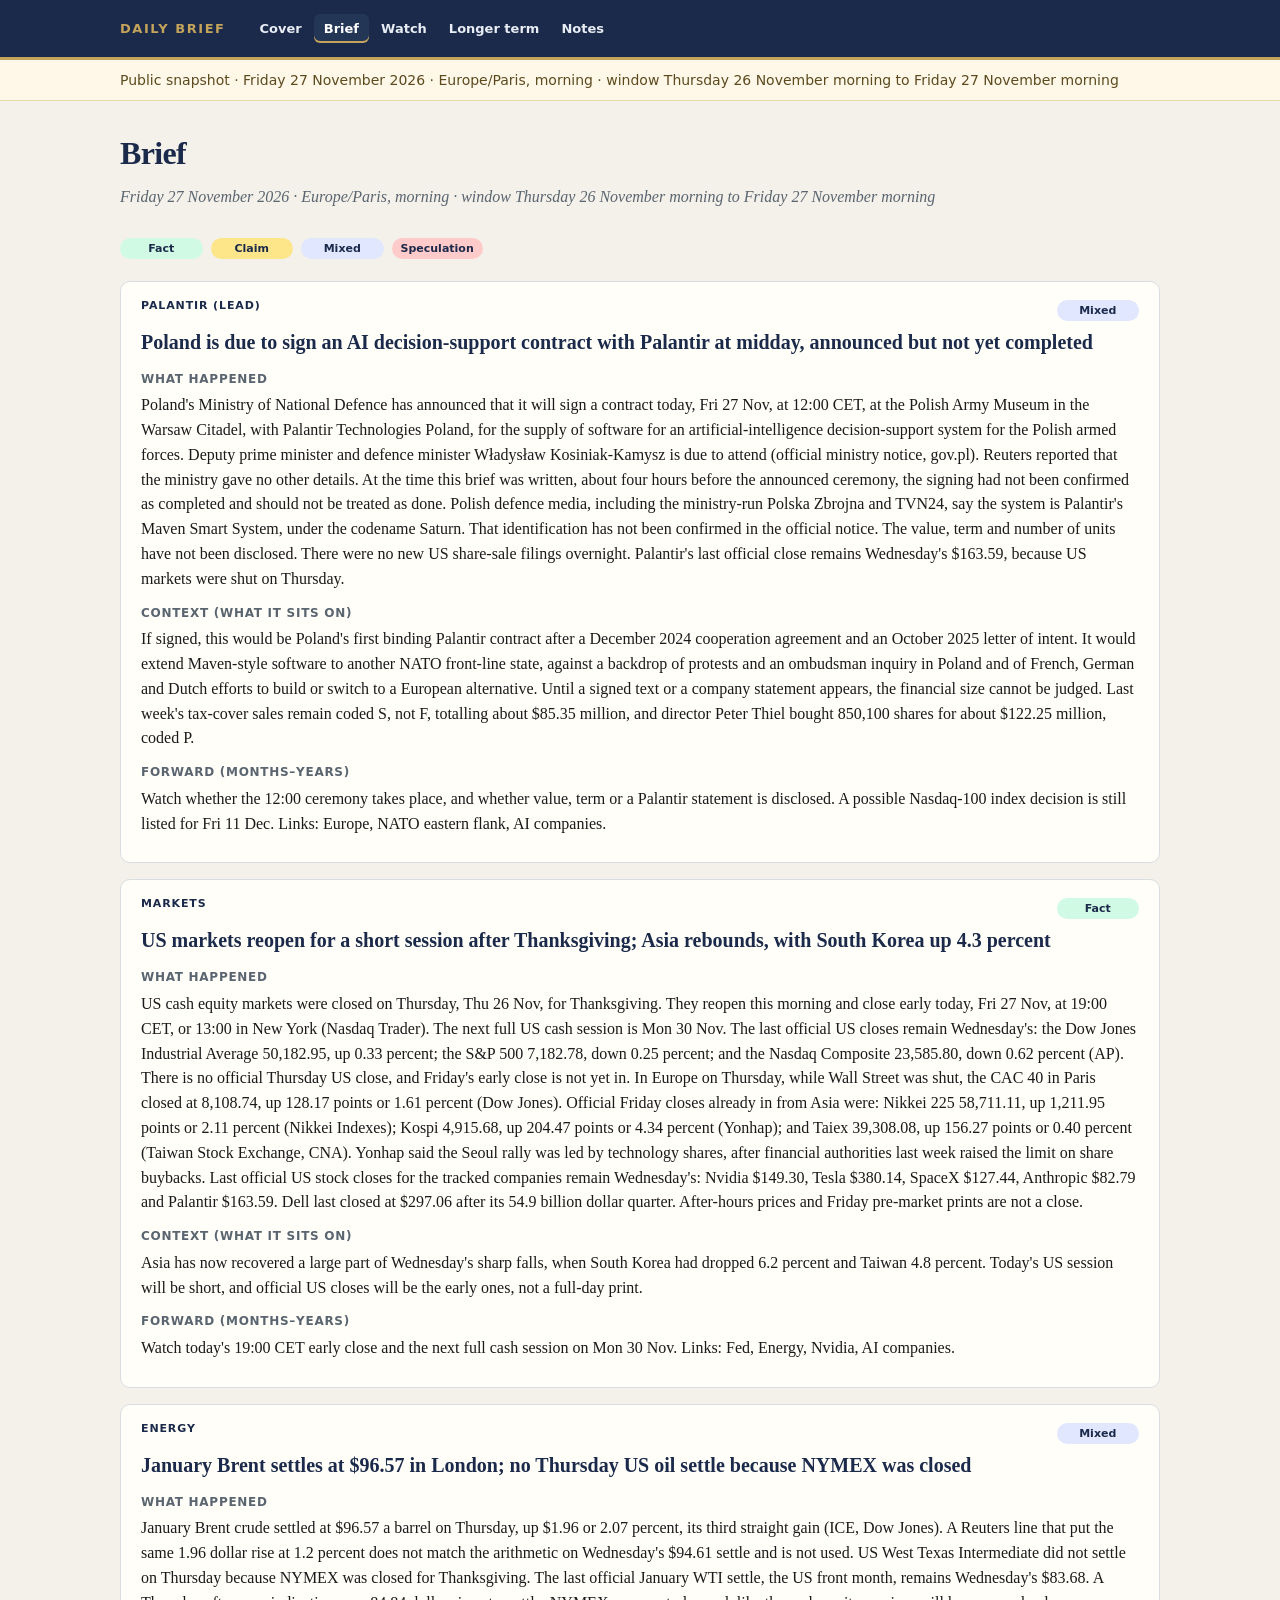
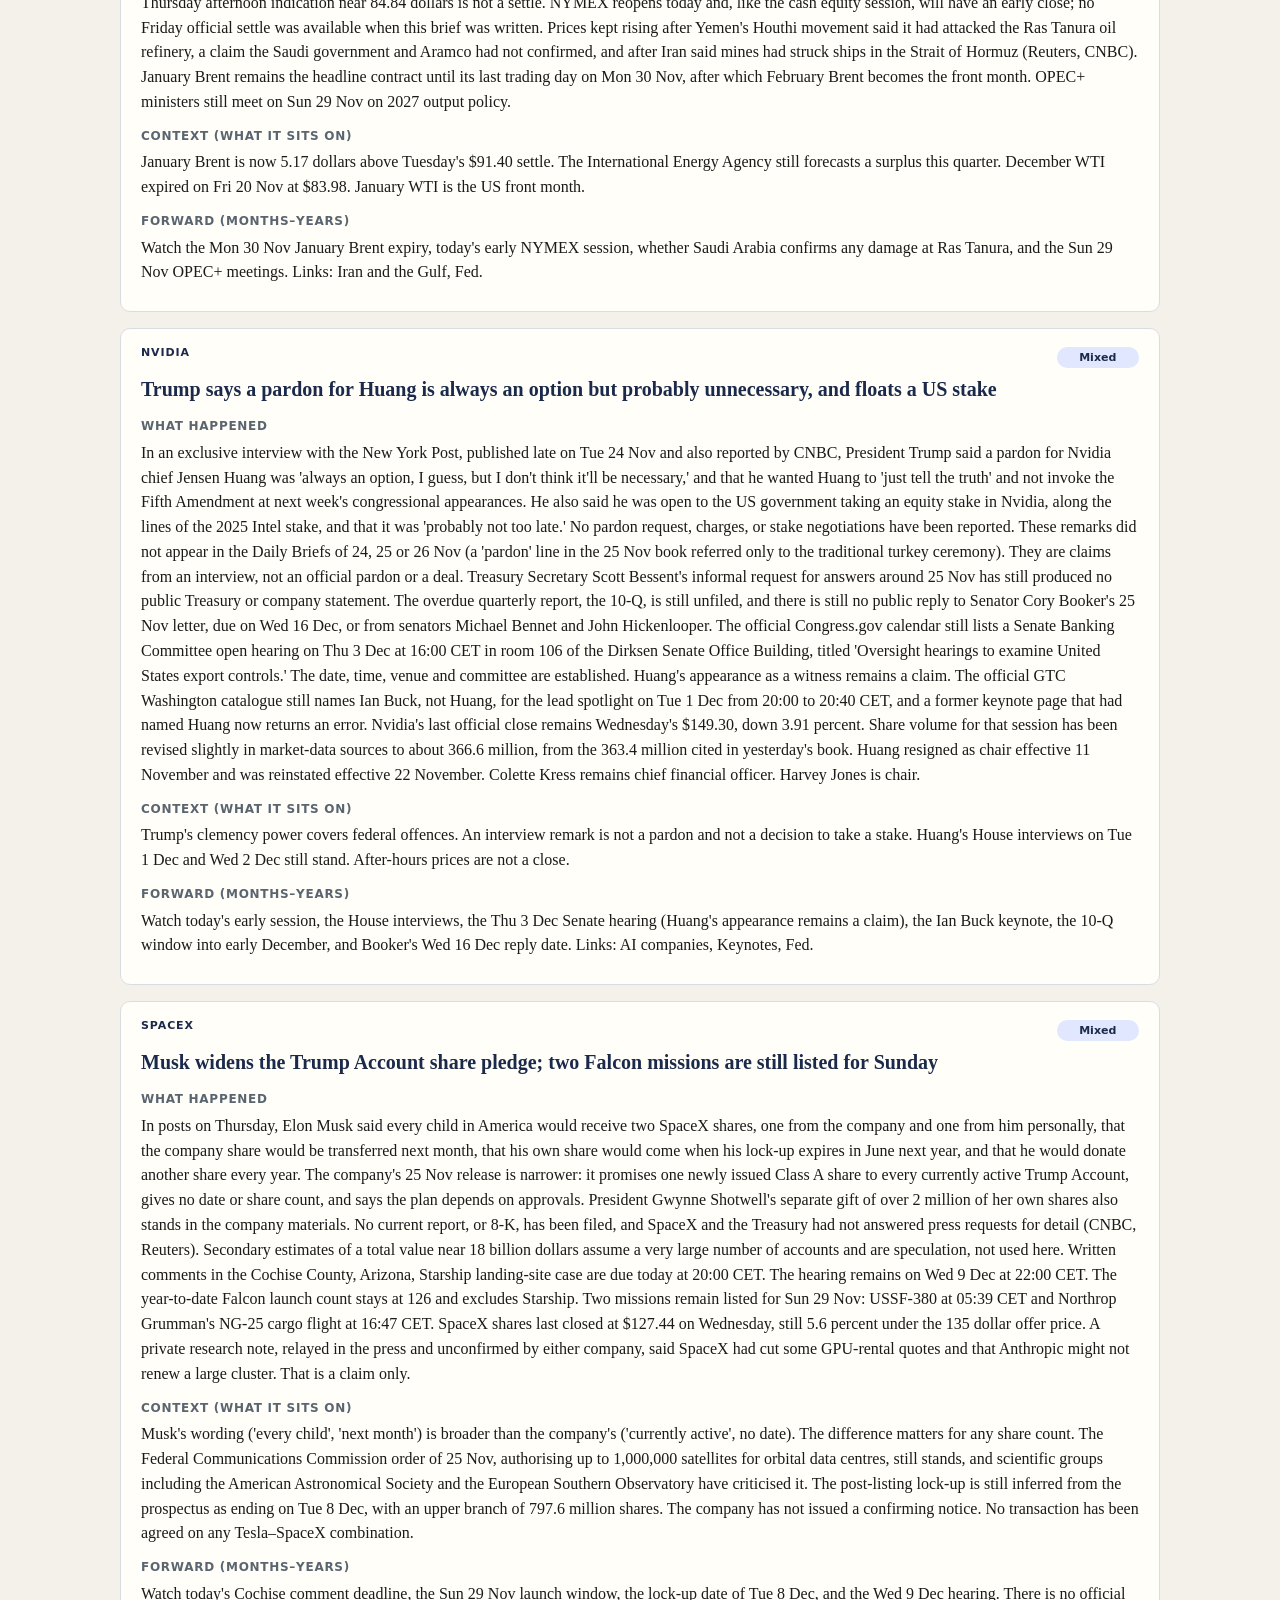
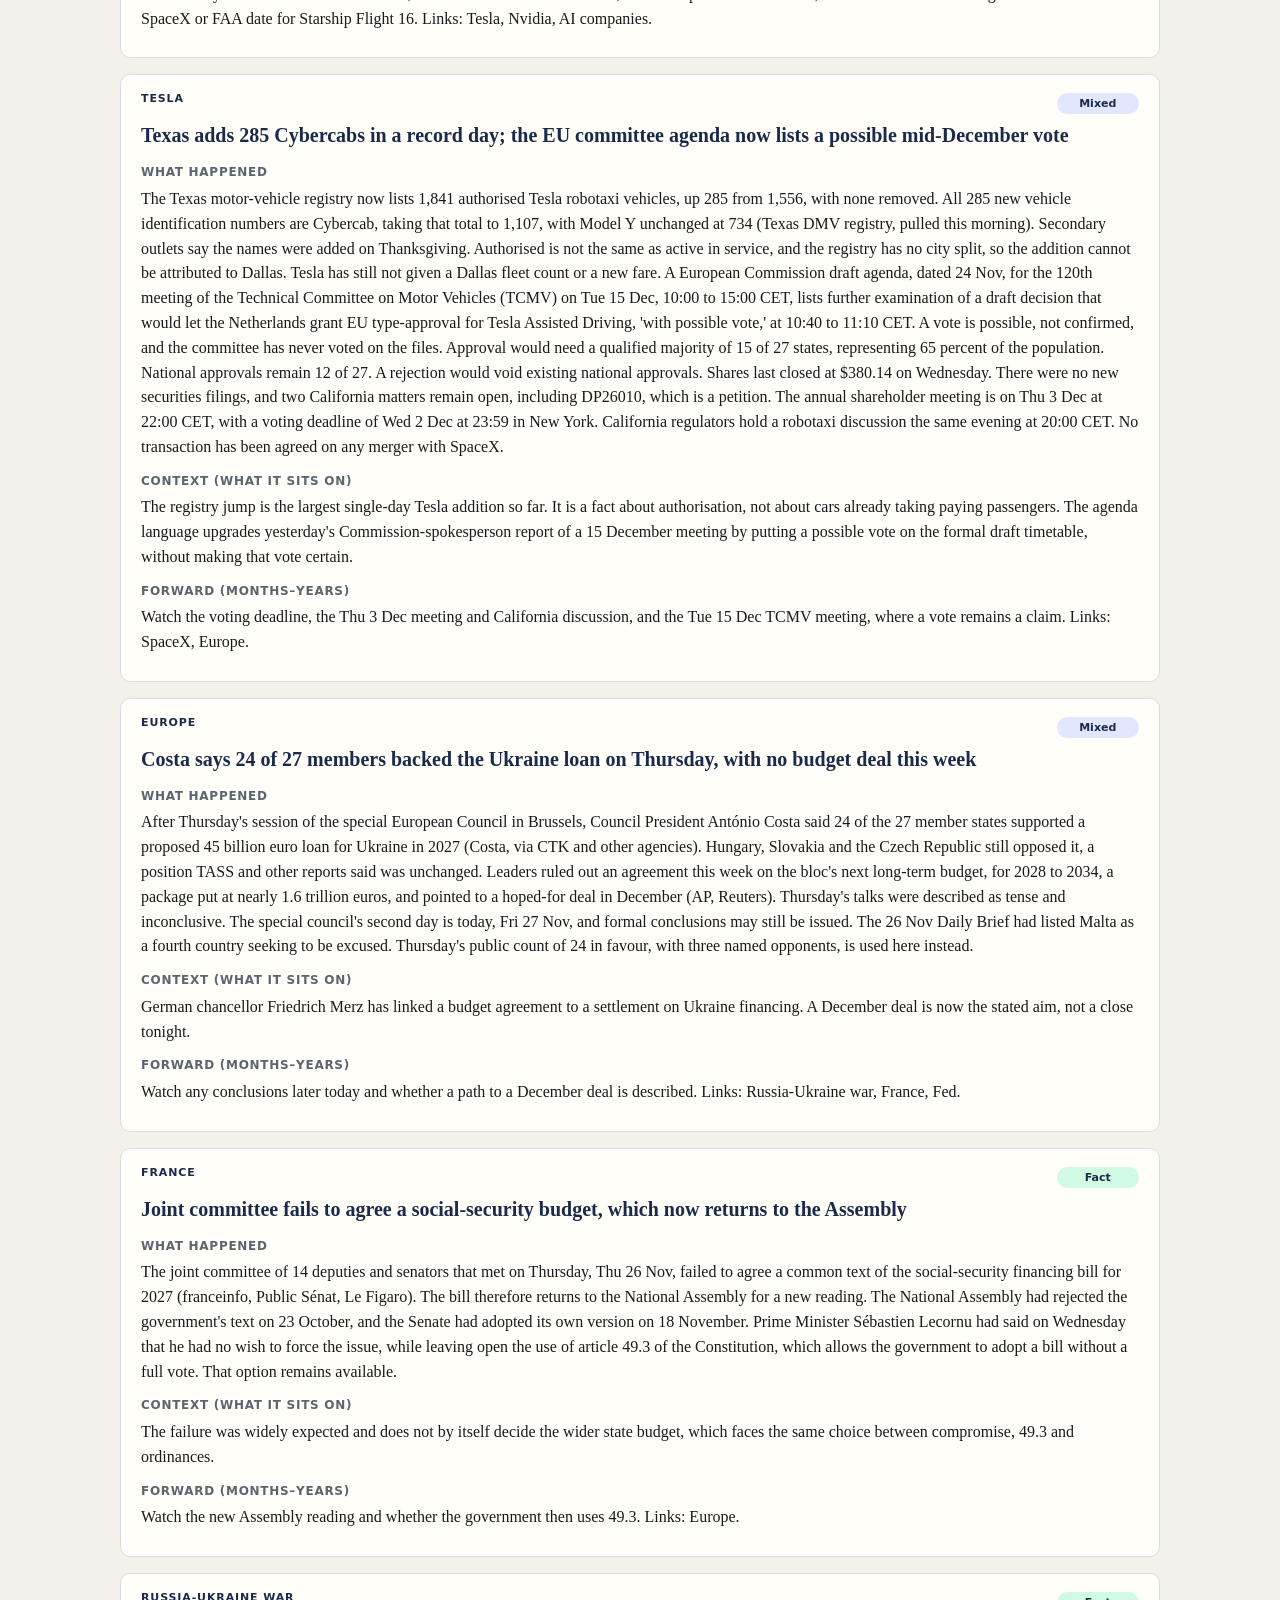
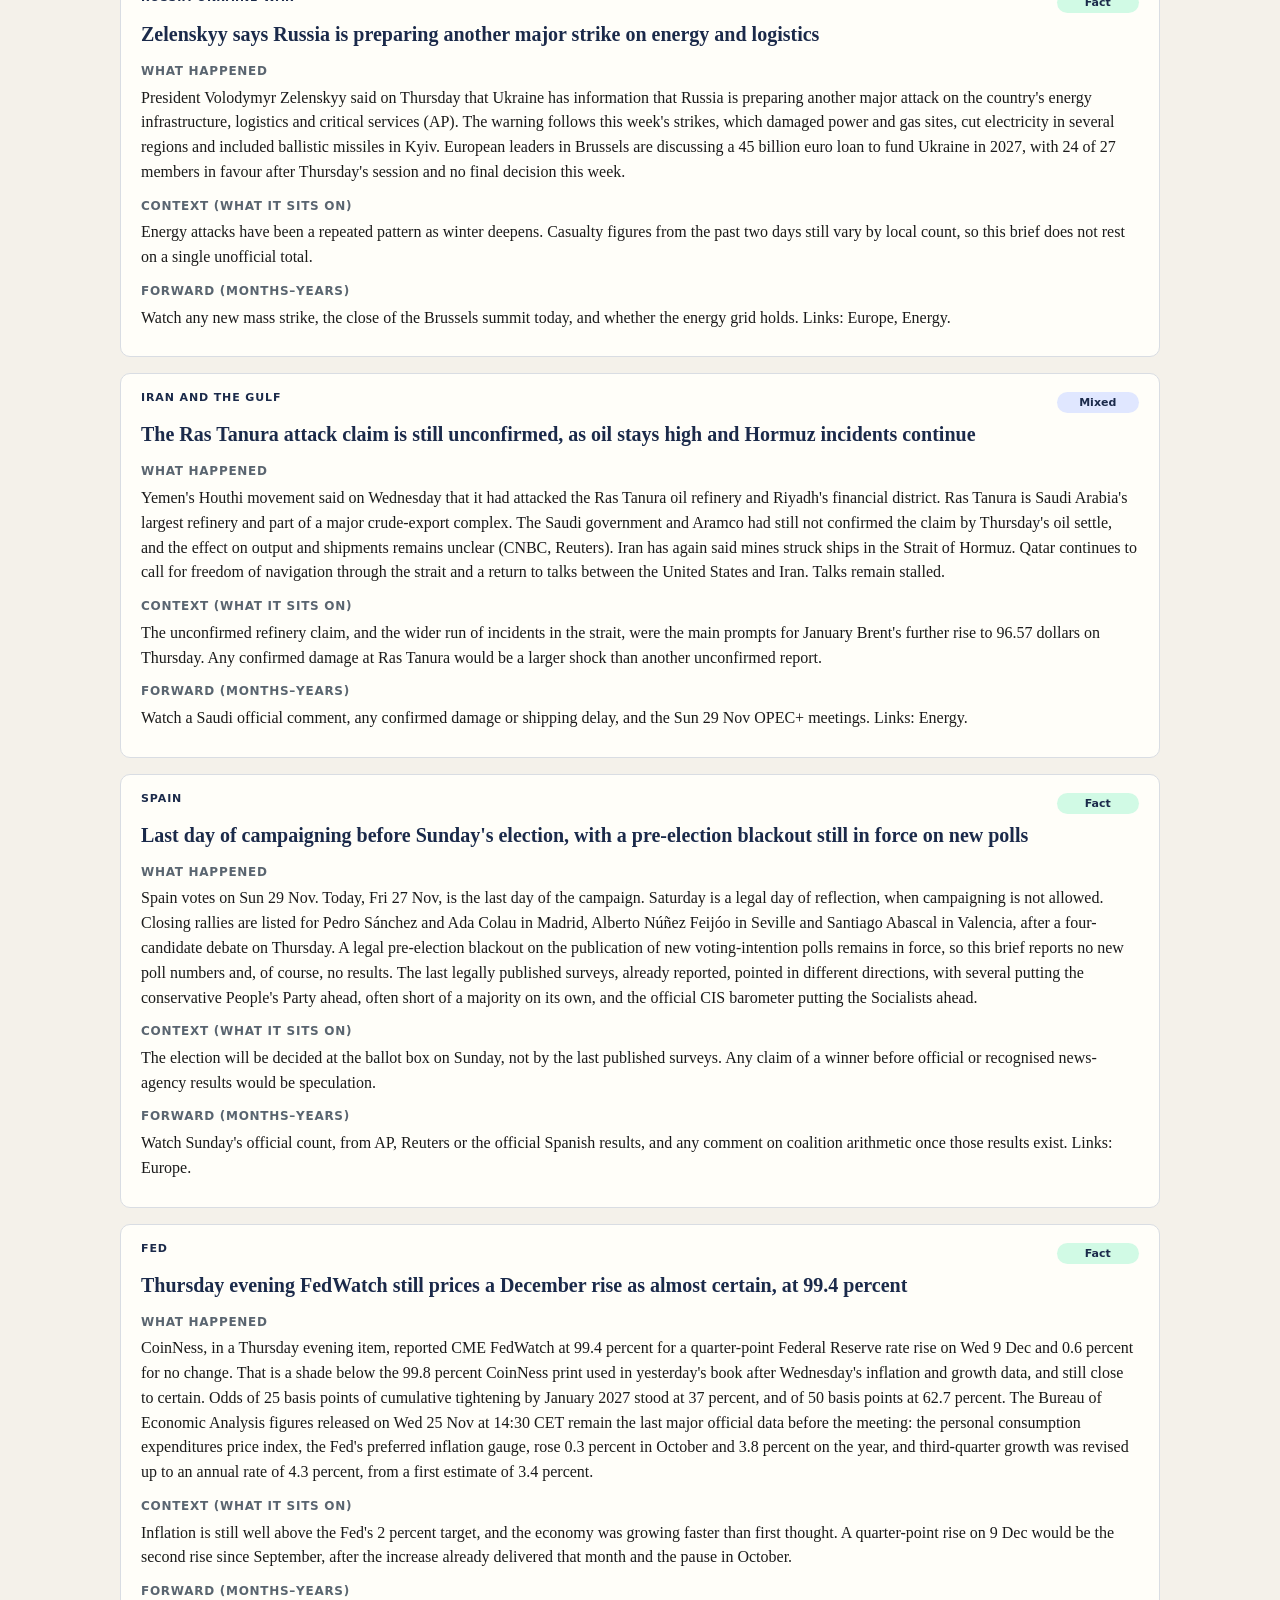
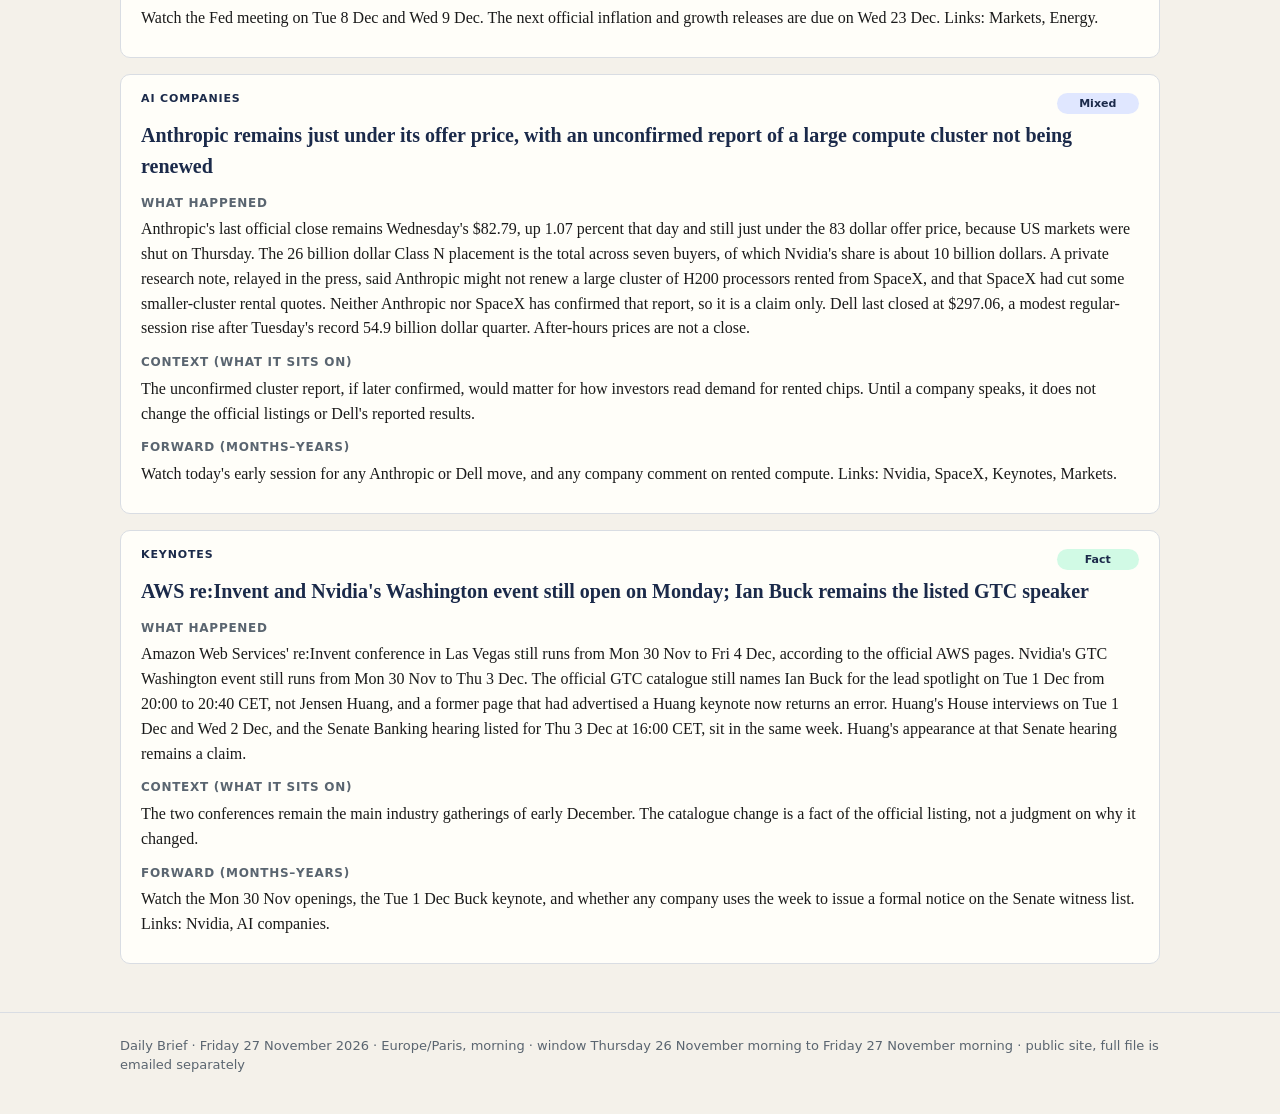
==== commit 2891170f: "Daily Brief Friday 27 November 2026  ·  Europe/Paris, morning  ·  window Thursday 26 November mornin" ====
--- a/brief.html
+++ b/brief.html
@@ -3,7 +3,7 @@
 <head>
   <meta charset="utf-8">
   <meta name="viewport" content="width=device-width, initial-scale=1">
-  <title>Brief · Daily Brief · Thursday 26 November 2026  ·  Europe/Paris, morning  ·  window Wednesday 25 November morning to Thursday 26 November morning</title>
+  <title>Brief · Daily Brief · Friday 27 November 2026  ·  Europe/Paris, morning  ·  window Thursday 26 November morning to Friday 27 November morning</title>
   <link rel="stylesheet" href="styles.css">
 </head>
 <body>
@@ -13,10 +13,10 @@
       <nav><a href="index.html">Cover</a><a href="brief.html" aria-current="page">Brief</a><a href="watch.html">Watch</a><a href="longer-term.html">Longer term</a><a href="notes.html">Notes</a></nav>
     </div>
   </header>
-  <div class="banner"><div class="wrap">Public snapshot · Thursday 26 November 2026  ·  Europe/Paris, morning  ·  window Wednesday 25 November morning to Thursday 26 November morning</div></div>
+  <div class="banner"><div class="wrap">Public snapshot · Friday 27 November 2026  ·  Europe/Paris, morning  ·  window Thursday 26 November morning to Friday 27 November morning</div></div>
   <main class="wrap">
     <h1>Brief</h1>
-    <p class="lede">Thursday 26 November 2026  ·  Europe/Paris, morning  ·  window Wednesday 25 November morning to Thursday 26 November morning</p>
+    <p class="lede">Friday 27 November 2026  ·  Europe/Paris, morning  ·  window Thursday 26 November morning to Friday 27 November morning</p>
     <div class="legend">
   <span class="status fact">Fact</span>
   <span class="status claim">Claim</span>
@@ -25,213 +25,187 @@
 </div>
 <article class="story">
   <div class="story-head">
-    <div class="kicker">Fed (lead)</div>
-    <span class="status fact">Fact</span>
-  </div>
-  <h2>October inflation edged up and third-quarter growth was revised sharply higher, leaving markets almost sure of a December rate rise</h2>
-  <h3>What happened</h3>
-  <p>The Bureau of Economic Analysis released the October personal consumption figures and the second estimate of third-quarter growth on Wed 25 Nov at 14:30 CET, the last major official data before the Federal Reserve meets on Tue 8 Dec and Wed 9 Dec. The personal consumption expenditures price index, the Fed&#x27;s preferred inflation gauge, rose 0.3 percent in October and 3.8 percent on the year, after 0.5 percent and 3.7 percent in September (BEA). Core prices, which exclude food and energy, also rose 0.3 percent on the month, a third straight such increase, and 3.3 percent on the year, the largest annual rise since November 2023 (Reuters). Personal income rose 0.7 percent, disposable income 0.8 percent and spending 0.3 percent. Real spending was essentially flat and the saving rate was 4.1 percent. The headline inflation figure was in line with the Dow Jones consensus. Core inflation was 0.1 percentage point above the forecast (CNBC). In a separate release, real gross domestic product in the third quarter was revised up to an annual rate of 4.3 percent, 0.9 percentage points above the first estimate of 3.4 percent, led by investment and consumer spending (BEA). Real final sales to private domestic purchasers were revised up to 5.8 percent. After the data, CoinNess reported CME FedWatch at 99.8 percent for a quarter-point rise on 9 Dec and 0.2 percent for no change, up from 97.4 percent on Tuesday evening. Odds of a further 25 basis points of tightening by January 2027 stood at 40.3 percent, and of 50 basis points at 59.6 percent.</p>
-  <h3>Context (what it sits on)</h3>
-  <p>Inflation remains well above the Fed&#x27;s 2 percent target and has edged further away from it, while the economy was growing much faster than first thought. That combination leaves little in the official data to argue for holding rates in December. A quarter-point rise then would be the second rise since September, after the increase already delivered that month and the pause in October. The previous Daily Brief had marked both releases as not yet published.</p>
+    <div class="kicker">Palantir (lead)</div>
+    <span class="status mixed">Mixed</span>
+  </div>
+  <h2>Poland is due to sign an AI decision-support contract with Palantir at midday, announced but not yet completed</h2>
+  <h3>What happened</h3>
+  <p>Poland&#x27;s Ministry of National Defence has announced that it will sign a contract today, Fri 27 Nov, at 12:00 CET, at the Polish Army Museum in the Warsaw Citadel, with Palantir Technologies Poland, for the supply of software for an artificial-intelligence decision-support system for the Polish armed forces. Deputy prime minister and defence minister Władysław Kosiniak-Kamysz is due to attend (official ministry notice, gov.pl). Reuters reported that the ministry gave no other details. At the time this brief was written, about four hours before the announced ceremony, the signing had not been confirmed as completed and should not be treated as done. Polish defence media, including the ministry-run Polska Zbrojna and TVN24, say the system is Palantir&#x27;s Maven Smart System, under the codename Saturn. That identification has not been confirmed in the official notice. The value, term and number of units have not been disclosed. There were no new US share-sale filings overnight. Palantir&#x27;s last official close remains Wednesday&#x27;s $163.59, because US markets were shut on Thursday.</p>
+  <h3>Context (what it sits on)</h3>
+  <p>If signed, this would be Poland&#x27;s first binding Palantir contract after a December 2024 cooperation agreement and an October 2025 letter of intent. It would extend Maven-style software to another NATO front-line state, against a backdrop of protests and an ombudsman inquiry in Poland and of French, German and Dutch efforts to build or switch to a European alternative. Until a signed text or a company statement appears, the financial size cannot be judged. Last week&#x27;s tax-cover sales remain coded S, not F, totalling about $85.35 million, and director Peter Thiel bought 850,100 shares for about $122.25 million, coded P.</p>
+  <h3>Forward (months–years)</h3>
+  <p>Watch whether the 12:00 ceremony takes place, and whether value, term or a Palantir statement is disclosed. A possible Nasdaq-100 index decision is still listed for Fri 11 Dec. Links: Europe, NATO eastern flank, AI companies.</p>
+</article>
+<article class="story">
+  <div class="story-head">
+    <div class="kicker">Markets</div>
+    <span class="status fact">Fact</span>
+  </div>
+  <h2>US markets reopen for a short session after Thanksgiving; Asia rebounds, with South Korea up 4.3 percent</h2>
+  <h3>What happened</h3>
+  <p>US cash equity markets were closed on Thursday, Thu 26 Nov, for Thanksgiving. They reopen this morning and close early today, Fri 27 Nov, at 19:00 CET, or 13:00 in New York (Nasdaq Trader). The next full US cash session is Mon 30 Nov. The last official US closes remain Wednesday&#x27;s: the Dow Jones Industrial Average 50,182.95, up 0.33 percent; the S&amp;P 500 7,182.78, down 0.25 percent; and the Nasdaq Composite 23,585.80, down 0.62 percent (AP). There is no official Thursday US close, and Friday&#x27;s early close is not yet in. In Europe on Thursday, while Wall Street was shut, the CAC 40 in Paris closed at 8,108.74, up 128.17 points or 1.61 percent (Dow Jones). Official Friday closes already in from Asia were: Nikkei 225 58,711.11, up 1,211.95 points or 2.11 percent (Nikkei Indexes); Kospi 4,915.68, up 204.47 points or 4.34 percent (Yonhap); and Taiex 39,308.08, up 156.27 points or 0.40 percent (Taiwan Stock Exchange, CNA). Yonhap said the Seoul rally was led by technology shares, after financial authorities last week raised the limit on share buybacks. Last official US stock closes for the tracked companies remain Wednesday&#x27;s: Nvidia $149.30, Tesla $380.14, SpaceX $127.44, Anthropic $82.79 and Palantir $163.59. Dell last closed at $297.06 after its 54.9 billion dollar quarter. After-hours prices and Friday pre-market prints are not a close.</p>
+  <h3>Context (what it sits on)</h3>
+  <p>Asia has now recovered a large part of Wednesday&#x27;s sharp falls, when South Korea had dropped 6.2 percent and Taiwan 4.8 percent. Today&#x27;s US session will be short, and official US closes will be the early ones, not a full-day print.</p>
+  <h3>Forward (months–years)</h3>
+  <p>Watch today&#x27;s 19:00 CET early close and the next full cash session on Mon 30 Nov. Links: Fed, Energy, Nvidia, AI companies.</p>
+</article>
+<article class="story">
+  <div class="story-head">
+    <div class="kicker">Energy</div>
+    <span class="status mixed">Mixed</span>
+  </div>
+  <h2>January Brent settles at $96.57 in London; no Thursday US oil settle because NYMEX was closed</h2>
+  <h3>What happened</h3>
+  <p>January Brent crude settled at $96.57 a barrel on Thursday, up $1.96 or 2.07 percent, its third straight gain (ICE, Dow Jones). A Reuters line that put the same 1.96 dollar rise at 1.2 percent does not match the arithmetic on Wednesday&#x27;s $94.61 settle and is not used. US West Texas Intermediate did not settle on Thursday because NYMEX was closed for Thanksgiving. The last official January WTI settle, the US front month, remains Wednesday&#x27;s $83.68. A Thursday afternoon indication near 84.84 dollars is not a settle. NYMEX reopens today and, like the cash equity session, will have an early close; no Friday official settle was available when this brief was written. Prices kept rising after Yemen&#x27;s Houthi movement said it had attacked the Ras Tanura oil refinery, a claim the Saudi government and Aramco had not confirmed, and after Iran said mines had struck ships in the Strait of Hormuz (Reuters, CNBC). January Brent remains the headline contract until its last trading day on Mon 30 Nov, after which February Brent becomes the front month. OPEC+ ministers still meet on Sun 29 Nov on 2027 output policy.</p>
+  <h3>Context (what it sits on)</h3>
+  <p>January Brent is now 5.17 dollars above Tuesday&#x27;s $91.40 settle. The International Energy Agency still forecasts a surplus this quarter. December WTI expired on Fri 20 Nov at $83.98. January WTI is the US front month.</p>
+  <h3>Forward (months–years)</h3>
+  <p>Watch the Mon 30 Nov January Brent expiry, today&#x27;s early NYMEX session, whether Saudi Arabia confirms any damage at Ras Tanura, and the Sun 29 Nov OPEC+ meetings. Links: Iran and the Gulf, Fed.</p>
+</article>
+<article class="story">
+  <div class="story-head">
+    <div class="kicker">Nvidia</div>
+    <span class="status mixed">Mixed</span>
+  </div>
+  <h2>Trump says a pardon for Huang is always an option but probably unnecessary, and floats a US stake</h2>
+  <h3>What happened</h3>
+  <p>In an exclusive interview with the New York Post, published late on Tue 24 Nov and also reported by CNBC, President Trump said a pardon for Nvidia chief Jensen Huang was &#x27;always an option, I guess, but I don&#x27;t think it&#x27;ll be necessary,&#x27; and that he wanted Huang to &#x27;just tell the truth&#x27; and not invoke the Fifth Amendment at next week&#x27;s congressional appearances. He also said he was open to the US government taking an equity stake in Nvidia, along the lines of the 2025 Intel stake, and that it was &#x27;probably not too late.&#x27; No pardon request, charges, or stake negotiations have been reported. These remarks did not appear in the Daily Briefs of 24, 25 or 26 Nov (a &#x27;pardon&#x27; line in the 25 Nov book referred only to the traditional turkey ceremony). They are claims from an interview, not an official pardon or a deal. Treasury Secretary Scott Bessent&#x27;s informal request for answers around 25 Nov has still produced no public Treasury or company statement. The overdue quarterly report, the 10-Q, is still unfiled, and there is still no public reply to Senator Cory Booker&#x27;s 25 Nov letter, due on Wed 16 Dec, or from senators Michael Bennet and John Hickenlooper. The official Congress.gov calendar still lists a Senate Banking Committee open hearing on Thu 3 Dec at 16:00 CET in room 106 of the Dirksen Senate Office Building, titled &#x27;Oversight hearings to examine United States export controls.&#x27; The date, time, venue and committee are established. Huang&#x27;s appearance as a witness remains a claim. The official GTC Washington catalogue still names Ian Buck, not Huang, for the lead spotlight on Tue 1 Dec from 20:00 to 20:40 CET, and a former keynote page that had named Huang now returns an error. Nvidia&#x27;s last official close remains Wednesday&#x27;s $149.30, down 3.91 percent. Share volume for that session has been revised slightly in market-data sources to about 366.6 million, from the 363.4 million cited in yesterday&#x27;s book. Huang resigned as chair effective 11 November and was reinstated effective 22 November. Colette Kress remains chief financial officer. Harvey Jones is chair.</p>
+  <h3>Context (what it sits on)</h3>
+  <p>Trump&#x27;s clemency power covers federal offences. An interview remark is not a pardon and not a decision to take a stake. Huang&#x27;s House interviews on Tue 1 Dec and Wed 2 Dec still stand. After-hours prices are not a close.</p>
+  <h3>Forward (months–years)</h3>
+  <p>Watch today&#x27;s early session, the House interviews, the Thu 3 Dec Senate hearing (Huang&#x27;s appearance remains a claim), the Ian Buck keynote, the 10-Q window into early December, and Booker&#x27;s Wed 16 Dec reply date. Links: AI companies, Keynotes, Fed.</p>
+</article>
+<article class="story">
+  <div class="story-head">
+    <div class="kicker">SpaceX</div>
+    <span class="status mixed">Mixed</span>
+  </div>
+  <h2>Musk widens the Trump Account share pledge; two Falcon missions are still listed for Sunday</h2>
+  <h3>What happened</h3>
+  <p>In posts on Thursday, Elon Musk said every child in America would receive two SpaceX shares, one from the company and one from him personally, that the company share would be transferred next month, that his own share would come when his lock-up expires in June next year, and that he would donate another share every year. The company&#x27;s 25 Nov release is narrower: it promises one newly issued Class A share to every currently active Trump Account, gives no date or share count, and says the plan depends on approvals. President Gwynne Shotwell&#x27;s separate gift of over 2 million of her own shares also stands in the company materials. No current report, or 8-K, has been filed, and SpaceX and the Treasury had not answered press requests for detail (CNBC, Reuters). Secondary estimates of a total value near 18 billion dollars assume a very large number of accounts and are speculation, not used here. Written comments in the Cochise County, Arizona, Starship landing-site case are due today at 20:00 CET. The hearing remains on Wed 9 Dec at 22:00 CET. The year-to-date Falcon launch count stays at 126 and excludes Starship. Two missions remain listed for Sun 29 Nov: USSF-380 at 05:39 CET and Northrop Grumman&#x27;s NG-25 cargo flight at 16:47 CET. SpaceX shares last closed at $127.44 on Wednesday, still 5.6 percent under the 135 dollar offer price. A private research note, relayed in the press and unconfirmed by either company, said SpaceX had cut some GPU-rental quotes and that Anthropic might not renew a large cluster. That is a claim only.</p>
+  <h3>Context (what it sits on)</h3>
+  <p>Musk&#x27;s wording (&#x27;every child&#x27;, &#x27;next month&#x27;) is broader than the company&#x27;s (&#x27;currently active&#x27;, no date). The difference matters for any share count. The Federal Communications Commission order of 25 Nov, authorising up to 1,000,000 satellites for orbital data centres, still stands, and scientific groups including the American Astronomical Society and the European Southern Observatory have criticised it. The post-listing lock-up is still inferred from the prospectus as ending on Tue 8 Dec, with an upper branch of 797.6 million shares. The company has not issued a confirming notice. No transaction has been agreed on any Tesla–SpaceX combination.</p>
+  <h3>Forward (months–years)</h3>
+  <p>Watch today&#x27;s Cochise comment deadline, the Sun 29 Nov launch window, the lock-up date of Tue 8 Dec, and the Wed 9 Dec hearing. There is no official SpaceX or FAA date for Starship Flight 16. Links: Tesla, Nvidia, AI companies.</p>
+</article>
+<article class="story">
+  <div class="story-head">
+    <div class="kicker">Tesla</div>
+    <span class="status mixed">Mixed</span>
+  </div>
+  <h2>Texas adds 285 Cybercabs in a record day; the EU committee agenda now lists a possible mid-December vote</h2>
+  <h3>What happened</h3>
+  <p>The Texas motor-vehicle registry now lists 1,841 authorised Tesla robotaxi vehicles, up 285 from 1,556, with none removed. All 285 new vehicle identification numbers are Cybercab, taking that total to 1,107, with Model Y unchanged at 734 (Texas DMV registry, pulled this morning). Secondary outlets say the names were added on Thanksgiving. Authorised is not the same as active in service, and the registry has no city split, so the addition cannot be attributed to Dallas. Tesla has still not given a Dallas fleet count or a new fare. A European Commission draft agenda, dated 24 Nov, for the 120th meeting of the Technical Committee on Motor Vehicles (TCMV) on Tue 15 Dec, 10:00 to 15:00 CET, lists further examination of a draft decision that would let the Netherlands grant EU type-approval for Tesla Assisted Driving, &#x27;with possible vote,&#x27; at 10:40 to 11:10 CET. A vote is possible, not confirmed, and the committee has never voted on the files. Approval would need a qualified majority of 15 of 27 states, representing 65 percent of the population. National approvals remain 12 of 27. A rejection would void existing national approvals. Shares last closed at $380.14 on Wednesday. There were no new securities filings, and two California matters remain open, including DP26010, which is a petition. The annual shareholder meeting is on Thu 3 Dec at 22:00 CET, with a voting deadline of Wed 2 Dec at 23:59 in New York. California regulators hold a robotaxi discussion the same evening at 20:00 CET. No transaction has been agreed on any merger with SpaceX.</p>
+  <h3>Context (what it sits on)</h3>
+  <p>The registry jump is the largest single-day Tesla addition so far. It is a fact about authorisation, not about cars already taking paying passengers. The agenda language upgrades yesterday&#x27;s Commission-spokesperson report of a 15 December meeting by putting a possible vote on the formal draft timetable, without making that vote certain.</p>
+  <h3>Forward (months–years)</h3>
+  <p>Watch the voting deadline, the Thu 3 Dec meeting and California discussion, and the Tue 15 Dec TCMV meeting, where a vote remains a claim. Links: SpaceX, Europe.</p>
+</article>
+<article class="story">
+  <div class="story-head">
+    <div class="kicker">Europe</div>
+    <span class="status mixed">Mixed</span>
+  </div>
+  <h2>Costa says 24 of 27 members backed the Ukraine loan on Thursday, with no budget deal this week</h2>
+  <h3>What happened</h3>
+  <p>After Thursday&#x27;s session of the special European Council in Brussels, Council President António Costa said 24 of the 27 member states supported a proposed 45 billion euro loan for Ukraine in 2027 (Costa, via CTK and other agencies). Hungary, Slovakia and the Czech Republic still opposed it, a position TASS and other reports said was unchanged. Leaders ruled out an agreement this week on the bloc&#x27;s next long-term budget, for 2028 to 2034, a package put at nearly 1.6 trillion euros, and pointed to a hoped-for deal in December (AP, Reuters). Thursday&#x27;s talks were described as tense and inconclusive. The special council&#x27;s second day is today, Fri 27 Nov, and formal conclusions may still be issued. The 26 Nov Daily Brief had listed Malta as a fourth country seeking to be excused. Thursday&#x27;s public count of 24 in favour, with three named opponents, is used here instead.</p>
+  <h3>Context (what it sits on)</h3>
+  <p>German chancellor Friedrich Merz has linked a budget agreement to a settlement on Ukraine financing. A December deal is now the stated aim, not a close tonight.</p>
+  <h3>Forward (months–years)</h3>
+  <p>Watch any conclusions later today and whether a path to a December deal is described. Links: Russia-Ukraine war, France, Fed.</p>
+</article>
+<article class="story">
+  <div class="story-head">
+    <div class="kicker">France</div>
+    <span class="status fact">Fact</span>
+  </div>
+  <h2>Joint committee fails to agree a social-security budget, which now returns to the Assembly</h2>
+  <h3>What happened</h3>
+  <p>The joint committee of 14 deputies and senators that met on Thursday, Thu 26 Nov, failed to agree a common text of the social-security financing bill for 2027 (franceinfo, Public Sénat, Le Figaro). The bill therefore returns to the National Assembly for a new reading. The National Assembly had rejected the government&#x27;s text on 23 October, and the Senate had adopted its own version on 18 November. Prime Minister Sébastien Lecornu had said on Wednesday that he had no wish to force the issue, while leaving open the use of article 49.3 of the Constitution, which allows the government to adopt a bill without a full vote. That option remains available.</p>
+  <h3>Context (what it sits on)</h3>
+  <p>The failure was widely expected and does not by itself decide the wider state budget, which faces the same choice between compromise, 49.3 and ordinances.</p>
+  <h3>Forward (months–years)</h3>
+  <p>Watch the new Assembly reading and whether the government then uses 49.3. Links: Europe.</p>
+</article>
+<article class="story">
+  <div class="story-head">
+    <div class="kicker">Russia-Ukraine war</div>
+    <span class="status fact">Fact</span>
+  </div>
+  <h2>Zelenskyy says Russia is preparing another major strike on energy and logistics</h2>
+  <h3>What happened</h3>
+  <p>President Volodymyr Zelenskyy said on Thursday that Ukraine has information that Russia is preparing another major attack on the country&#x27;s energy infrastructure, logistics and critical services (AP). The warning follows this week&#x27;s strikes, which damaged power and gas sites, cut electricity in several regions and included ballistic missiles in Kyiv. European leaders in Brussels are discussing a 45 billion euro loan to fund Ukraine in 2027, with 24 of 27 members in favour after Thursday&#x27;s session and no final decision this week.</p>
+  <h3>Context (what it sits on)</h3>
+  <p>Energy attacks have been a repeated pattern as winter deepens. Casualty figures from the past two days still vary by local count, so this brief does not rest on a single unofficial total.</p>
+  <h3>Forward (months–years)</h3>
+  <p>Watch any new mass strike, the close of the Brussels summit today, and whether the energy grid holds. Links: Europe, Energy.</p>
+</article>
+<article class="story">
+  <div class="story-head">
+    <div class="kicker">Iran and the Gulf</div>
+    <span class="status mixed">Mixed</span>
+  </div>
+  <h2>The Ras Tanura attack claim is still unconfirmed, as oil stays high and Hormuz incidents continue</h2>
+  <h3>What happened</h3>
+  <p>Yemen&#x27;s Houthi movement said on Wednesday that it had attacked the Ras Tanura oil refinery and Riyadh&#x27;s financial district. Ras Tanura is Saudi Arabia&#x27;s largest refinery and part of a major crude-export complex. The Saudi government and Aramco had still not confirmed the claim by Thursday&#x27;s oil settle, and the effect on output and shipments remains unclear (CNBC, Reuters). Iran has again said mines struck ships in the Strait of Hormuz. Qatar continues to call for freedom of navigation through the strait and a return to talks between the United States and Iran. Talks remain stalled.</p>
+  <h3>Context (what it sits on)</h3>
+  <p>The unconfirmed refinery claim, and the wider run of incidents in the strait, were the main prompts for January Brent&#x27;s further rise to 96.57 dollars on Thursday. Any confirmed damage at Ras Tanura would be a larger shock than another unconfirmed report.</p>
+  <h3>Forward (months–years)</h3>
+  <p>Watch a Saudi official comment, any confirmed damage or shipping delay, and the Sun 29 Nov OPEC+ meetings. Links: Energy.</p>
+</article>
+<article class="story">
+  <div class="story-head">
+    <div class="kicker">Spain</div>
+    <span class="status fact">Fact</span>
+  </div>
+  <h2>Last day of campaigning before Sunday&#x27;s election, with a pre-election blackout still in force on new polls</h2>
+  <h3>What happened</h3>
+  <p>Spain votes on Sun 29 Nov. Today, Fri 27 Nov, is the last day of the campaign. Saturday is a legal day of reflection, when campaigning is not allowed. Closing rallies are listed for Pedro Sánchez and Ada Colau in Madrid, Alberto Núñez Feijóo in Seville and Santiago Abascal in Valencia, after a four-candidate debate on Thursday. A legal pre-election blackout on the publication of new voting-intention polls remains in force, so this brief reports no new poll numbers and, of course, no results. The last legally published surveys, already reported, pointed in different directions, with several putting the conservative People&#x27;s Party ahead, often short of a majority on its own, and the official CIS barometer putting the Socialists ahead.</p>
+  <h3>Context (what it sits on)</h3>
+  <p>The election will be decided at the ballot box on Sunday, not by the last published surveys. Any claim of a winner before official or recognised news-agency results would be speculation.</p>
+  <h3>Forward (months–years)</h3>
+  <p>Watch Sunday&#x27;s official count, from AP, Reuters or the official Spanish results, and any comment on coalition arithmetic once those results exist. Links: Europe.</p>
+</article>
+<article class="story">
+  <div class="story-head">
+    <div class="kicker">Fed</div>
+    <span class="status fact">Fact</span>
+  </div>
+  <h2>Thursday evening FedWatch still prices a December rise as almost certain, at 99.4 percent</h2>
+  <h3>What happened</h3>
+  <p>CoinNess, in a Thursday evening item, reported CME FedWatch at 99.4 percent for a quarter-point Federal Reserve rate rise on Wed 9 Dec and 0.6 percent for no change. That is a shade below the 99.8 percent CoinNess print used in yesterday&#x27;s book after Wednesday&#x27;s inflation and growth data, and still close to certain. Odds of 25 basis points of cumulative tightening by January 2027 stood at 37 percent, and of 50 basis points at 62.7 percent. The Bureau of Economic Analysis figures released on Wed 25 Nov at 14:30 CET remain the last major official data before the meeting: the personal consumption expenditures price index, the Fed&#x27;s preferred inflation gauge, rose 0.3 percent in October and 3.8 percent on the year, and third-quarter growth was revised up to an annual rate of 4.3 percent, from a first estimate of 3.4 percent.</p>
+  <h3>Context (what it sits on)</h3>
+  <p>Inflation is still well above the Fed&#x27;s 2 percent target, and the economy was growing faster than first thought. A quarter-point rise on 9 Dec would be the second rise since September, after the increase already delivered that month and the pause in October.</p>
   <h3>Forward (months–years)</h3>
   <p>Watch the Fed meeting on Tue 8 Dec and Wed 9 Dec. The next official inflation and growth releases are due on Wed 23 Dec. Links: Markets, Energy.</p>
 </article>
 <article class="story">
   <div class="story-head">
-    <div class="kicker">Markets</div>
-    <span class="status fact">Fact</span>
-  </div>
-  <h2>US stocks mixed after an early technology sell-off, markets closed today, Asia recovers some of Wednesday&#x27;s drop</h2>
-  <h3>What happened</h3>
-  <p>The Dow Jones Industrial Average closed at 50,182.95 on Wednesday, up 164.25 points or 0.33 percent. The S&amp;P 500 closed at 7,182.78, down 18.31 points or 0.25 percent. The Nasdaq Composite closed at 23,585.80, down 147.73 points or 0.62 percent, after falling as much as 4.6 percent earlier in the session (AP, MarketWatch). The CAC 40 in Paris closed at 7,980.57, down 0.75 percent (Dow Jones). US cash equity markets are closed today, Thu 26 Nov, for Thanksgiving, and close early on Fri 27 Nov at 19:00 CET, or 13:00 in New York. The next full US cash session is Mon 30 Nov. Official Thursday closes in Asia, already in, were: Nikkei 225 57,499.16, up 487.54 points or 0.86 percent (Nikkei Indexes); Kospi 4,711.21, up 13.70 points or 0.29 percent (Yonhap); and Taiex 39,151.81, up 956.38 points or 2.50 percent (Taiwan Stock Exchange, CNA). The Bank of Korea this morning raised its key interest rate by a quarter point to 3.25 percent, the third increase since July, and lifted its growth forecasts, citing strong semiconductor exports and persistent inflation (AP, Yonhap, Reuters). Nvidia closed at $149.30, down 3.91 percent, on 363.4 million shares. Tesla closed at $380.14, down 1.18 percent, after an intraday low of $357.64. SpaceX closed at $127.44, up 1.30 percent, still 5.6 percent under its $135 offer price. Anthropic closed at $82.79, up 1.07 percent, still 0.3 percent under its $83 offer price. Palantir closed at $163.59, up 1.50 percent. Dell closed at $297.06, up 0.60 percent.</p>
-  <h3>Context (what it sits on)</h3>
-  <p>Wednesday&#x27;s US session recovered much of a steep early drop in technology shares, leaving the Dow slightly higher and the Nasdaq lower. Asia had a calmer session after Wednesday&#x27;s sharp falls, with Taiwan leading the rebound. South Korea&#x27;s rate rise, which was widely expected, faded an early gain in Seoul. US futures and after-hours prices are indications, not closes, and there is no official US cash close today.</p>
-  <h3>Forward (months–years)</h3>
-  <p>Watch Friday&#x27;s early US session and the next full cash session on Mon 30 Nov. Links: Fed, Nvidia, AI companies, Energy.</p>
-</article>
-<article class="story">
-  <div class="story-head">
-    <div class="kicker">Energy</div>
-    <span class="status mixed">Mixed</span>
-  </div>
-  <h2>January Brent jumps to $94.61 after a claimed attack on Saudi Arabia&#x27;s largest refinery</h2>
-  <h3>What happened</h3>
-  <p>January Brent crude settled at $94.61 a barrel on Wednesday, up $3.21 or 3.51 percent (ICE, Dow Jones, Xinhua). January West Texas Intermediate, the US front month, settled at $83.68, up $1.63 or 1.99 percent (NYMEX, Xinhua). Yemen&#x27;s Iran-aligned Houthi movement said it had attacked the Ras Tanura oil refinery, Saudi Arabia&#x27;s largest, and Riyadh&#x27;s financial district. The Saudi government and state oil company Aramco had not confirmed the claim when prices settled (CNBC, Reuters). Analysts at PVM said the statement was what triggered Wednesday&#x27;s rise (CNBC). US crude inventories rose by 1.1 million barrels in the week to 20 Nov, less than a 1.5 million-barrel rise expected in a Reuters poll (Energy Information Administration). Libya&#x27;s Sharara pipeline has reopened, the National Oil Corporation said. NYMEX is closed today for Thanksgiving, so Wednesday&#x27;s January WTI settle is the last official US oil settle until Friday&#x27;s early session. ICE in London is trading January Brent today, with an early close at 18:30 London time, and a Thursday settle was not yet available at the time of writing. January Brent remains the headline contract until its last trading day on Mon 30 Nov, after which February Brent becomes the front month.</p>
-  <h3>Context (what it sits on)</h3>
-  <p>Prices have now risen for two sessions, after Tuesday&#x27;s January Brent settle of $91.40 and January WTI settle of $82.05. The International Energy Agency still forecasts a surplus this quarter, and OPEC+ ministers meet on Sun 29 Nov to discuss 2027 output policy. The December WTI contract expired on Fri 20 Nov at $83.98. January WTI is the US front month.</p>
-  <h3>Forward (months–years)</h3>
-  <p>Watch the Mon 30 Nov January Brent expiry, whether Saudi Arabia confirms any damage at Ras Tanura, the Sun 29 Nov OPEC+ meetings, and Friday&#x27;s early US oil session. Links: Iran and the Gulf, Fed.</p>
-</article>
-<article class="story">
-  <div class="story-head">
-    <div class="kicker">Nvidia</div>
-    <span class="status mixed">Mixed</span>
-  </div>
-  <h2>Bessent&#x27;s informal deadline passes with no public reply; Senate hearing date is now on the official calendar</h2>
-  <h3>What happened</h3>
-  <p>Treasury Secretary Scott Bessent&#x27;s informal request that Nvidia&#x27;s board answer questions around 25 Nov has passed with no public statement from the company or from the Treasury. Whether anything was delivered in private is not known, and the request was not a legal deadline. Nvidia has still not filed its overdue quarterly report, the 10-Q, and there is still no current report, or 8-K, on California attorney general Rob Bonta&#x27;s inquiry or on any Securities and Exchange Commission accounting review. Public replies from senators Michael Bennet and John Hickenlooper to the 12 Nov letters from chair Harvey Jones have still not appeared. The official Congress.gov calendar now lists a Senate Banking Committee open hearing on Thu 3 Dec at 10:00 in Washington, or 16:00 CET, in room 106 of the Dirksen Senate Office Building, under the title &#x27;Oversight hearings to examine United States export controls&#x27; (event 338900). The date, time, venue and committee are therefore established. Press reports that Nvidia chief Jensen Huang will be the sole witness, and some of the press wording of the title, remain a claim, because the committee has not officially named the witness list. Senator Cory Booker wrote to Jones on 25 Nov asking the board to answer questions and to preserve records back to 1 Jan 2026, with a reply due on Wed 16 Dec (Fact as to the demand). The company&#x27;s official GTC Washington catalogue now names Ian Buck, not Huang, for the lead spotlight on Tue 1 Dec from 20:00 to 20:40 CET, upgrading a press report that had been treated as a claim. The Entity List addition of Megaspeed and six affiliates was published in the Federal Register on 25 Nov (91 FR 76148), effective 23 Nov, with a savings clause through 23 Dec. Nvidia shares closed at $149.30, down 3.91 percent, on 363.4 million shares. Colette Kress remains chief financial officer. Huang resigned as chair effective 11 November and was reinstated effective 22 November.</p>
-  <h3>Context (what it sits on)</h3>
-  <p>Bessent&#x27;s clock was always informal. The appearance of a hearing date on the official calendar is new, but it does not by itself confirm that Huang will testify. House interviews already scheduled for Tue 1 Dec and Wed 2 Dec still stand. After-hours prices are not a close.</p>
-  <h3>Forward (months–years)</h3>
-  <p>Watch the House interviews on Tue 1 Dec and Wed 2 Dec, the Thu 3 Dec Senate hearing (Huang&#x27;s appearance remains a claim), the Ian Buck keynote that evening, the 10-Q window into early December, and Booker&#x27;s Wed 16 Dec reply date. Links: AI companies, Keynotes, Fed.</p>
-</article>
-<article class="story">
-  <div class="story-head">
-    <div class="kicker">SpaceX</div>
-    <span class="status mixed">Mixed</span>
-  </div>
-  <h2>Regulator authorises up to one million orbital data-centre satellites; company pledges a share gift to Trump Accounts</h2>
-  <h3>What happened</h3>
-  <p>The Federal Communications Commission on Wed 25 Nov adopted and released Order DA 26-1273, authorising SpaceX to deploy a constellation, branded Starmind, of up to 1,000,000 satellites for orbital data centres. The order was signed by the chief of the Space Bureau under delegated authority, not by a full vote of the Commission. It was granted in part and deferred in part: a request to dispose of some satellites without bringing them back into the atmosphere was put off. The licence sets milestones of one satellite by 25 Nov 2033, 10 percent of the system by 2035, 50 percent by 2038 and the full system by 2040, and gives SpaceX 30 days to decline the conditions. Amazon&#x27;s Leo unit, Viasat and the American Astronomical Society had opposed the application. Earthjustice criticised the decision being issued in a holiday week without a full environmental review. In a separate investor-relations note on 25 Nov, SpaceX said it would gift one newly issued Class A share to every currently active Trump Account, that Elon Musk would match the gift, and that president Gwynne Shotwell would gift over 2 million of her own shares. The company gave no total share count or dollar value, and said the plan depends on approvals. No current report, or 8-K, had been filed on the gift when this brief was written. SpaceX shares closed at $127.44, up 1.30 percent, still 5.6 percent under the $135 offer price, after an intraday low of $112.93. The year-to-date Falcon launch count stays at 126 and excludes Starship. Two missions are listed for Sun 29 Nov: USSF-380 at 05:39 CET and Northrop Grumman&#x27;s NG-25 cargo flight to the space station at 16:47 CET.</p>
-  <h3>Context (what it sits on)</h3>
-  <p>The FCC action is a licensing decision, not a finding that orbital computing already works. SpaceX&#x27;s own listing documents have said that business is not proven. Secondary estimates of the Trump Account gift, including a figure of about 8.9 billion dollars cited by one research firm, are speculation and are not used here. The post-listing lock-up is still inferred from the prospectus as ending on Tue 8 Dec, with an upper branch of 797.6 million shares. The company has not issued a confirming notice. No transaction has been agreed on any Tesla–SpaceX combination. A special committee is still evaluating the idea, and remarks about timing remain a claim.</p>
-  <h3>Forward (months–years)</h3>
-  <p>Watch the Sun 29 Nov launch window, written comments in the Cochise County Starship case due Fri 27 Nov at 20:00 CET, the hearing on Wed 9 Dec at 22:00 CET, and the lock-up date of Tue 8 Dec. Links: Tesla, AI companies.</p>
-</article>
-<article class="story">
-  <div class="story-head">
-    <div class="kicker">Tesla</div>
-    <span class="status mixed">Mixed</span>
-  </div>
-  <h2>EU committee meeting on assisted driving moved to mid-December; Dallas robotaxi area expands</h2>
-  <h3>What happened</h3>
-  <p>A European Commission spokesperson told Reuters that a meeting of the Technical Committee on Motor Vehicles (TCMV) on Tesla&#x27;s assisted-driving software, previously indicated for 1 December, has been moved to 15 December. The new meeting date is a fact as reported by the Commission. A vote at that meeting is still possible, not confirmed, and the committee has never voted on the two files, numbered 12 and 27. A rejection would void existing national approvals. In the United States, Tesla posted that its paid robotaxi service in Dallas had &#x27;just grown wider&#x27;. An independent measurement put the service area at about 150.4 square miles, up from about 82.0 (Drive Tesla). The company gave no new fleet count or fare. Shares closed at $380.14, down 1.18 percent, after trading as low as $357.64, a drop of about 7 percent at the low of the day. There were no new filings by chair Robyn Denholm, no current report on any Tesla–SpaceX combination, and the Texas robotaxi registry was unchanged at 1,556 vehicles, of which 822 are Cybercab and 734 are Model Y. Two California matters remain open, including DP26010, which is a petition. Tesla also registered a machining-technology company at the headquarters of German machine-tool firm EMAG in Salach. Reports that about 220 EMAG staff may move with it have not been confirmed by either company.</p>
-  <h3>Context (what it sits on)</h3>
-  <p>The committee date change buys time and does not decide the files. No transaction has been agreed on any merger with SpaceX. The annual shareholder meeting is on Thu 3 Dec at 22:00 CET, with a voting deadline of Wed 2 Dec at 23:59 in New York. California regulators hold a robotaxi discussion the same evening at 20:00 CET.</p>
-  <h3>Forward (months–years)</h3>
-  <p>Watch the voting deadline, the Thu 3 Dec meeting and California discussion, and the Tue 15 Dec TCMV meeting, where a vote remains a claim. Links: SpaceX, Europe.</p>
-</article>
-<article class="story">
-  <div class="story-head">
-    <div class="kicker">Palantir</div>
-    <span class="status mixed">Mixed</span>
-  </div>
-  <h2>House Democrats press the Homeland Security department&#x27;s technology suppliers, including Palantir; no new share-sale filings</h2>
-  <h3>What happened</h3>
-  <p>A group of House Democrats has written to technology suppliers to the Department of Homeland Security, including Palantir, asking about the use of their systems (Politico, 25 Nov). Palantir has not issued a public reply, and no new Form 4 share-sale filings appeared overnight. Shares closed at $163.59, up 1.50 percent. There is still no new commercial term on the National Health Service federated data platform in England. A 17 Nov statement in Parliament by minister Stephen Frith, already noted, said that incumbency cannot be an advantage by design, which means Palantir may be eligible to bid again. That is not a confirmation that it will bid, or that it will win.</p>
-  <h3>Context (what it sits on)</h3>
-  <p>Last week&#x27;s filings showed that most executive sales were automatic tax-cover sales coded S, not F, totalling about $85.35 million, and that director Peter Thiel bought 850,100 shares for about $122.25 million, coded P. Further tax-cover filings from chief executive Alex Karp remain possible, because 403,263 of 585,000 recently vested shares have been sold. A 25 Nov-dated item repeating comments by Karp on French restrictions is a re-post of a 2 Sep interview with Agence France-Presse and is not treated as today&#x27;s news (see Notes).</p>
-  <h3>Forward (months–years)</h3>
-  <p>Watch a possible Nasdaq-100 index decision on Fri 11 Dec, any further Form 4 filings, and any company reply to the House letter. Links: Europe, AI companies.</p>
-</article>
-<article class="story">
-  <div class="story-head">
-    <div class="kicker">Europe</div>
-    <span class="status mixed">Mixed</span>
-  </div>
-  <h2>Leaders meet in Brussels on a Ukraine loan and the next long-term budget, with no deal expected today</h2>
-  <h3>What happened</h3>
-  <p>European Union leaders are meeting in Brussels today, Thu 26 Nov, and tomorrow for a special European Council on the bloc&#x27;s long-term budget for 2028 to 2034, a package put at nearly 1.6 trillion euros, and on Ukraine&#x27;s financing for 2027 (Council of the EU, Reuters, AP). The agenda includes a proposed 45 billion euro loan for Ukraine next year and a 100 billion euro envelope for Ukraine over seven years. German chancellor Friedrich Merz has said he does not want a budget agreement unless the Ukraine financing is settled. Hungary, Slovakia, the Czech Republic and Malta still want to be excused from the loan. Diplomats have said the aim is to narrow differences ahead of a hoped-for deal in December, not to close one this week (Reuters). No formal conclusions had been issued when this brief was written.</p>
-  <h3>Context (what it sits on)</h3>
-  <p>The four countries seeking an opt-out have not changed their public position since earlier this week. The summit is the main EU-level event of this window.</p>
-  <h3>Forward (months–years)</h3>
-  <p>Watch any conclusions tomorrow evening and whether a path to a December deal is described. Links: Russia-Ukraine war, France, Fed.</p>
-</article>
-<article class="story">
-  <div class="story-head">
-    <div class="kicker">NATO eastern flank</div>
-    <span class="status mixed">Mixed</span>
-  </div>
-  <h2>Poland plans a border no-fly zone and says NATO has rejected shooting down Russian missiles over Ukraine</h2>
-  <h3>What happened</h3>
-  <p>Poland&#x27;s defence ministry said it plans to establish a no-fly zone along the country&#x27;s eastern border with Ukraine, with the aim of making it easier to shoot down Russian missiles and drones that enter Polish airspace, a step officials have linked to early 2027 (Notes from Poland, Kyiv Independent). Warsaw also asked NATO allies to consider intercepting Russian missiles over Ukrainian territory if they are heading towards the alliance, a request Bloomberg reported was raised in allied talks after the three cruise missiles that entered Polish airspace on Fri 20 Nov. Deputy defence minister Cezary Tomczyk said on 25 Nov that NATO had rejected that idea because it would create &#x27;numerous complications&#x27; (RMF24, reported by NV). Foreign minister Radosław Sikorski has again argued for a more forward defence. Estonia still plans to close its road border with Russia on Tue 1 Dec.</p>
-  <h3>Context (what it sits on)</h3>
-  <p>The missiles that struck near Nowy Lipowiec, Rudnik nad Sanem and Mołodycz prompted an extraordinary meeting of the North Atlantic Council on 23 Nov and a protest note to Russia&#x27;s ambassador on Tuesday. NATO has already agreed to send an early-warning aircraft. Intercepting missiles over Ukraine would be a much larger step, and Tomczyk&#x27;s account of an allied rejection has not been confirmed in a NATO statement of its own.</p>
-  <h3>Forward (months–years)</h3>
-  <p>Watch any NATO comment, the design of the Polish no-fly zone, and Estonia&#x27;s Tue 1 Dec border closure. Links: Russia-Ukraine war, Europe.</p>
-</article>
-<article class="story">
-  <div class="story-head">
-    <div class="kicker">Russia-Ukraine war</div>
-    <span class="status fact">Fact</span>
-  </div>
-  <h2>Russian strikes hit Ukraine&#x27;s power system and later Kyiv, as leaders in Brussels discuss 2027 financing</h2>
-  <h3>What happened</h3>
-  <p>A Russian attack overnight into Wednesday damaged energy and gas infrastructure and caused electricity outages in five Ukrainian regions, including Dnipropetrovsk, Donetsk and Zaporizhzhia, officials said (Reuters). Power generation was halted at a DTEK thermal plant, and a Naftogaz gas facility was hit. Later on Wednesday, mayor Vitali Klitschko said ballistic missiles struck a shopping centre and two other buildings in Kyiv, and Reuters journalists heard explosions in the capital. Local authorities said at least five people were killed in strikes across the country, with some local counts higher (Al Jazeera, Euronews). Russia and Ukraine reported further drone and missile exchanges overnight into Thursday. The strikes come as European leaders in Brussels discuss a 45 billion euro loan to fund Ukraine in 2027.</p>
-  <h3>Context (what it sits on)</h3>
-  <p>The energy attacks follow a pattern of strikes on power and gas as winter deepens. Casualty figures still vary by local count, so the lower confirmed threshold is used here.</p>
-  <h3>Forward (months–years)</h3>
-  <p>Watch further strikes, any movement at the Brussels summit on 2027 financing, and whether the energy grid holds. Links: Europe, NATO eastern flank, Energy.</p>
-</article>
-<article class="story">
-  <div class="story-head">
-    <div class="kicker">Iran and the Gulf</div>
-    <span class="status mixed">Mixed</span>
-  </div>
-  <h2>Houthis claim an attack on Saudi Arabia&#x27;s largest refinery, which Riyadh has not confirmed</h2>
-  <h3>What happened</h3>
-  <p>Yemen&#x27;s Houthi movement said on Wednesday that it had attacked the Ras Tanura oil refinery and Riyadh&#x27;s financial district. Ras Tanura is Saudi Arabia&#x27;s largest refinery and is part of a complex that also serves as a major crude-export terminal. The Saudi government and Aramco did not immediately confirm the claim, and the effect on output and shipments was unclear (CNBC, Reuters). In the Strait of Hormuz, Iran&#x27;s Revolutionary Guards told state media that a container ship was targeted after sailing an unauthorised route. Qatar continues to call for freedom of navigation through the strait and a return to talks between the United States and Iran. Talks remain stalled despite a memorandum of understanding signed in June.</p>
-  <h3>Context (what it sits on)</h3>
-  <p>The unconfirmed refinery claim was the main prompt for Wednesday&#x27;s jump in January Brent. Shipping through the Gulf has continued even as incidents have multiplied. Any confirmed damage at Ras Tanura would be a larger shock than another report of a vessel being targeted in the strait.</p>
-  <h3>Forward (months–years)</h3>
-  <p>Watch a Saudi official comment, any confirmed damage or shipping delay, and whether mediation in Doha produces a public step. Links: Energy.</p>
-</article>
-<article class="story">
-  <div class="story-head">
-    <div class="kicker">Morocco</div>
-    <span class="status mixed">Mixed</span>
-  </div>
-  <h2>After the sports court restored Senegal as Africa Cup winner, Morocco prepares a challenge in the Swiss courts</h2>
-  <h3>What happened</h3>
-  <p>The Court of Arbitration for Sport in Lausanne ruled on Tue 24 Nov that it upheld the Senegalese Football Federation&#x27;s appeal, set aside a Confederation of African Football appeals-board decision, and reinstated the disciplinary board&#x27;s result: Senegal won the 2025 Africa Cup of Nations final 1-0 (CAS media release). The Royal Moroccan Football Federation said it would pursue all remaining legal avenues. Reporting overnight says the federation is preparing a challenge at the Swiss Federal Tribunal, the only court that can review a CAS award, and that the deadline is 30 days from notification of the reasoned award, a period that cannot simply be extended (Morocco World News, Médias24). Success rates in such challenges are very low. No formal filing at the Swiss court had been confirmed when this brief was written.</p>
-  <h3>Context (what it sits on)</h3>
-  <p>The CAS panel, sitting unanimously, treated the referee&#x27;s decision to restart the match after Senegal had briefly left the pitch as a &#x27;field of play&#x27; matter that sports courts do not second-guess except in cases of bad faith or arbitrariness, which it did not find. An earlier Spanish report that the title had been left vacant was wrong. An appeal to the Swiss Federal Tribunal would not automatically change the on-field result while it is pending.</p>
-  <h3>Forward (months–years)</h3>
-  <p>Watch whether a filing is lodged once the reasoned award is notified, and the 30-day clock. Links: Europe.</p>
-</article>
-<article class="story">
-  <div class="story-head">
-    <div class="kicker">France</div>
-    <span class="status mixed">Mixed</span>
-  </div>
-  <h2>Joint committee meets today on the social-security budget, with 49.3 still on the table</h2>
-  <h3>What happened</h3>
-  <p>Fourteen deputies and senators meet today, Thu 26 Nov, in a joint committee, the commission mixte paritaire, to try to agree a common text of the social-security financing bill for 2027 (Senate, TF1, Le Parisien). The National Assembly rejected the government&#x27;s text on 23 October. The Senate later adopted its own version, on 18 November, by 201 votes to 124. Prime Minister Sébastien Lecornu said on Wednesday that he had no &#x27;wish to force the issue&#x27; and called for compromise, while indicating that he might rather use article 49.3 of the Constitution, which allows the government to adopt a bill without a full vote, than rule by ordinance (franceinfo). No outcome of today&#x27;s meeting had been published when this brief was written.</p>
-  <h3>Context (what it sits on)</h3>
-  <p>A deal in the joint committee would still need to pass both houses, and the government could still use 49.3. The wider state budget remains stuck on the same choice between compromise, 49.3 and ordinances.</p>
-  <h3>Forward (months–years)</h3>
-  <p>Watch the joint committee&#x27;s conclusions later today and whether the government then uses 49.3. Links: Europe.</p>
-</article>
-<article class="story">
-  <div class="story-head">
-    <div class="kicker">Spain</div>
-    <span class="status fact">Fact</span>
-  </div>
-  <h2>Campaign enters its last days before Sunday&#x27;s election, with a pre-election blackout still in force on new polls</h2>
-  <h3>What happened</h3>
-  <p>Spain votes on Sun 29 Nov. Campaigning continues through Friday, with a day of reflection on Saturday. A four-candidate debate is listed among the closing events. A legal pre-election blackout on the publication of new voting-intention polls remains in force, so this brief reports no new poll numbers and, of course, no results. The last legally published surveys, already reported, pointed in different directions, with several putting the conservative People&#x27;s Party ahead, often short of a majority on its own, and the official CIS barometer putting the Socialists ahead.</p>
-  <h3>Context (what it sits on)</h3>
-  <p>The election will be decided at the ballot box on Sunday, not by the last published surveys. Any claim of a winner before official or recognised news-agency results would be speculation.</p>
-  <h3>Forward (months–years)</h3>
-  <p>Watch Sunday&#x27;s official count, from AP, Reuters or the official Spanish results, and any comment on coalition arithmetic once those results exist. Links: Europe.</p>
-</article>
-<article class="story">
-  <div class="story-head">
     <div class="kicker">AI companies</div>
-    <span class="status fact">Fact</span>
-  </div>
-  <h2>Dell edges higher in regular trading after Tuesday&#x27;s record results; Anthropic remains just under its offer price</h2>
-  <h3>What happened</h3>
-  <p>Dell Technologies closed at $297.06 on Wednesday, up $1.78 or 0.60 percent, on about 22.4 million shares, after Tuesday&#x27;s report of fiscal third-quarter revenue of 54.9 billion dollars, more than double a year earlier, and a further rise in the company&#x27;s forecast (company release, MarketChameleon, exchange data). That is a modest follow-through in the regular session after a sharp drop on Tuesday&#x27;s cash close and a rebound in after-hours trading. After-hours prices are not a close, and Wednesday&#x27;s after-hours print near 303 dollars is likewise not a close. Some analysts cut their price targets even while remaining positive on Dell&#x27;s artificial-intelligence server business (TipRanks, Seeking Alpha). Anthropic closed at $82.79, up 1.07 percent, still just under the $83 offer price after Tuesday&#x27;s first close below that level. The $26 billion Class N placement is the total across seven buyers, of which Nvidia&#x27;s share is about $10 billion.</p>
-  <h3>Context (what it sits on)</h3>
-  <p>Dell&#x27;s print confirmed demand for servers used in artificial intelligence, even as investors keep testing how much of that demand is already in the price. Anthropic is still being marked as a new listing around its offer price, not well above it.</p>
-  <h3>Forward (months–years)</h3>
-  <p>Watch Friday&#x27;s early session for any further Dell follow-through, and Anthropic&#x27;s next official closes. Links: Nvidia, Keynotes, Markets.</p>
+    <span class="status mixed">Mixed</span>
+  </div>
+  <h2>Anthropic remains just under its offer price, with an unconfirmed report of a large compute cluster not being renewed</h2>
+  <h3>What happened</h3>
+  <p>Anthropic&#x27;s last official close remains Wednesday&#x27;s $82.79, up 1.07 percent that day and still just under the 83 dollar offer price, because US markets were shut on Thursday. The 26 billion dollar Class N placement is the total across seven buyers, of which Nvidia&#x27;s share is about 10 billion dollars. A private research note, relayed in the press, said Anthropic might not renew a large cluster of H200 processors rented from SpaceX, and that SpaceX had cut some smaller-cluster rental quotes. Neither Anthropic nor SpaceX has confirmed that report, so it is a claim only. Dell last closed at $297.06, a modest regular-session rise after Tuesday&#x27;s record 54.9 billion dollar quarter. After-hours prices are not a close.</p>
+  <h3>Context (what it sits on)</h3>
+  <p>The unconfirmed cluster report, if later confirmed, would matter for how investors read demand for rented chips. Until a company speaks, it does not change the official listings or Dell&#x27;s reported results.</p>
+  <h3>Forward (months–years)</h3>
+  <p>Watch today&#x27;s early session for any Anthropic or Dell move, and any company comment on rented compute. Links: Nvidia, SpaceX, Keynotes, Markets.</p>
 </article>
 <article class="story">
   <div class="story-head">
     <div class="kicker">Keynotes</div>
     <span class="status fact">Fact</span>
   </div>
-  <h2>AWS re:Invent and Nvidia&#x27;s Washington event both open on Monday; Ian Buck, not Huang, is now listed for the lead GTC talk</h2>
-  <h3>What happened</h3>
-  <p>Amazon Web Services&#x27; re:Invent conference in Las Vegas runs from Mon 30 Nov to Fri 4 Dec. Nvidia&#x27;s GTC Washington event runs from Mon 30 Nov to Thu 3 Dec. The official GTC catalogue now names Ian Buck for the lead spotlight on Tue 1 Dec from 20:00 to 20:40 CET, not Jensen Huang, which upgrades a press report treated yesterday as a claim. Huang&#x27;s House interviews on Tue 1 Dec and Wed 2 Dec, and the Senate Banking hearing listed for Thu 3 Dec at 16:00 CET, sit in the same week. Huang&#x27;s appearance at that Senate hearing remains a claim.</p>
-  <h3>Context (what it sits on)</h3>
-  <p>The two conferences are the main industry gatherings of early December. A change in the named GTC speaker is a fact of the official catalogue, not a judgment on why it changed.</p>
+  <h2>AWS re:Invent and Nvidia&#x27;s Washington event still open on Monday; Ian Buck remains the listed GTC speaker</h2>
+  <h3>What happened</h3>
+  <p>Amazon Web Services&#x27; re:Invent conference in Las Vegas still runs from Mon 30 Nov to Fri 4 Dec, according to the official AWS pages. Nvidia&#x27;s GTC Washington event still runs from Mon 30 Nov to Thu 3 Dec. The official GTC catalogue still names Ian Buck for the lead spotlight on Tue 1 Dec from 20:00 to 20:40 CET, not Jensen Huang, and a former page that had advertised a Huang keynote now returns an error. Huang&#x27;s House interviews on Tue 1 Dec and Wed 2 Dec, and the Senate Banking hearing listed for Thu 3 Dec at 16:00 CET, sit in the same week. Huang&#x27;s appearance at that Senate hearing remains a claim.</p>
+  <h3>Context (what it sits on)</h3>
+  <p>The two conferences remain the main industry gatherings of early December. The catalogue change is a fact of the official listing, not a judgment on why it changed.</p>
   <h3>Forward (months–years)</h3>
   <p>Watch the Mon 30 Nov openings, the Tue 1 Dec Buck keynote, and whether any company uses the week to issue a formal notice on the Senate witness list. Links: Nvidia, AI companies.</p>
 </article>
   </main>
-  <footer class="site"><div class="wrap">Daily Brief · Thursday 26 November 2026  ·  Europe/Paris, morning  ·  window Wednesday 25 November morning to Thursday 26 November morning · public site, full file is emailed separately</div></footer>
+  <footer class="site"><div class="wrap">Daily Brief · Friday 27 November 2026  ·  Europe/Paris, morning  ·  window Thursday 26 November morning to Friday 27 November morning · public site, full file is emailed separately</div></footer>
 </body>
 </html>
